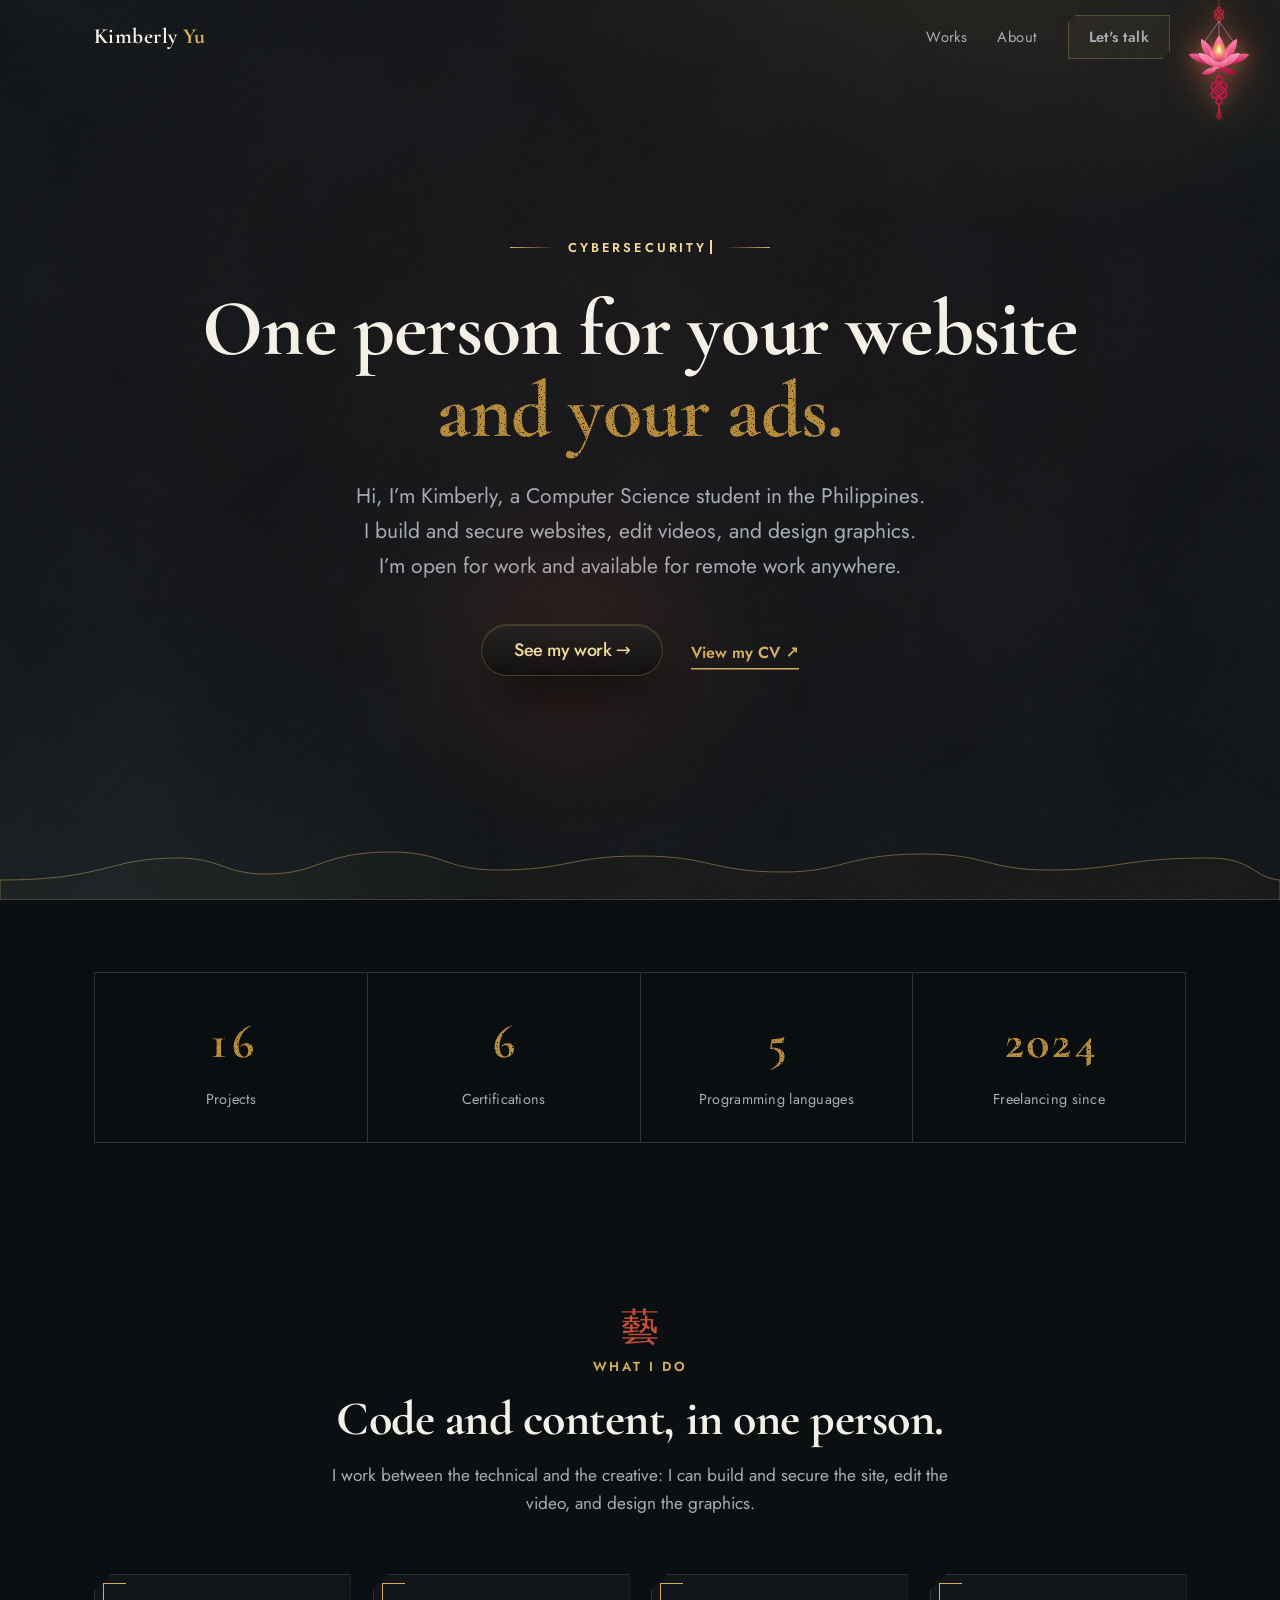
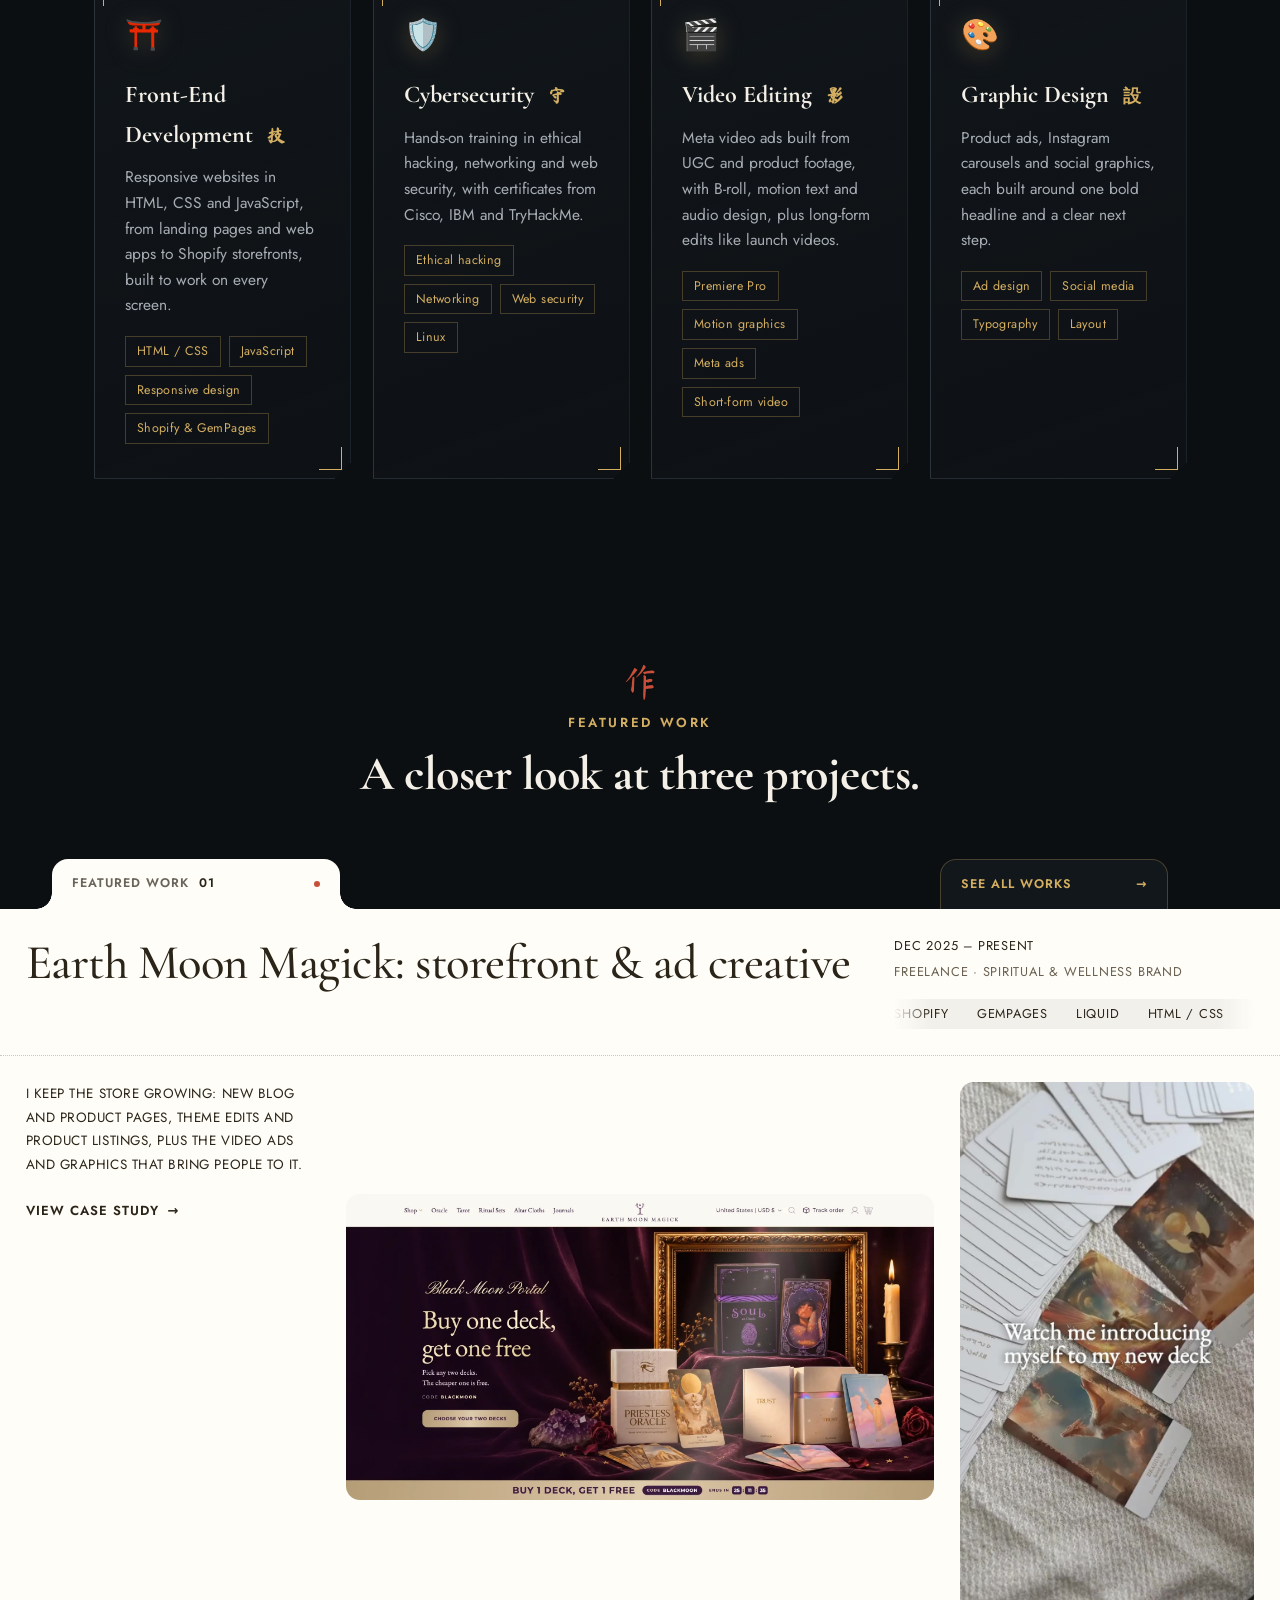
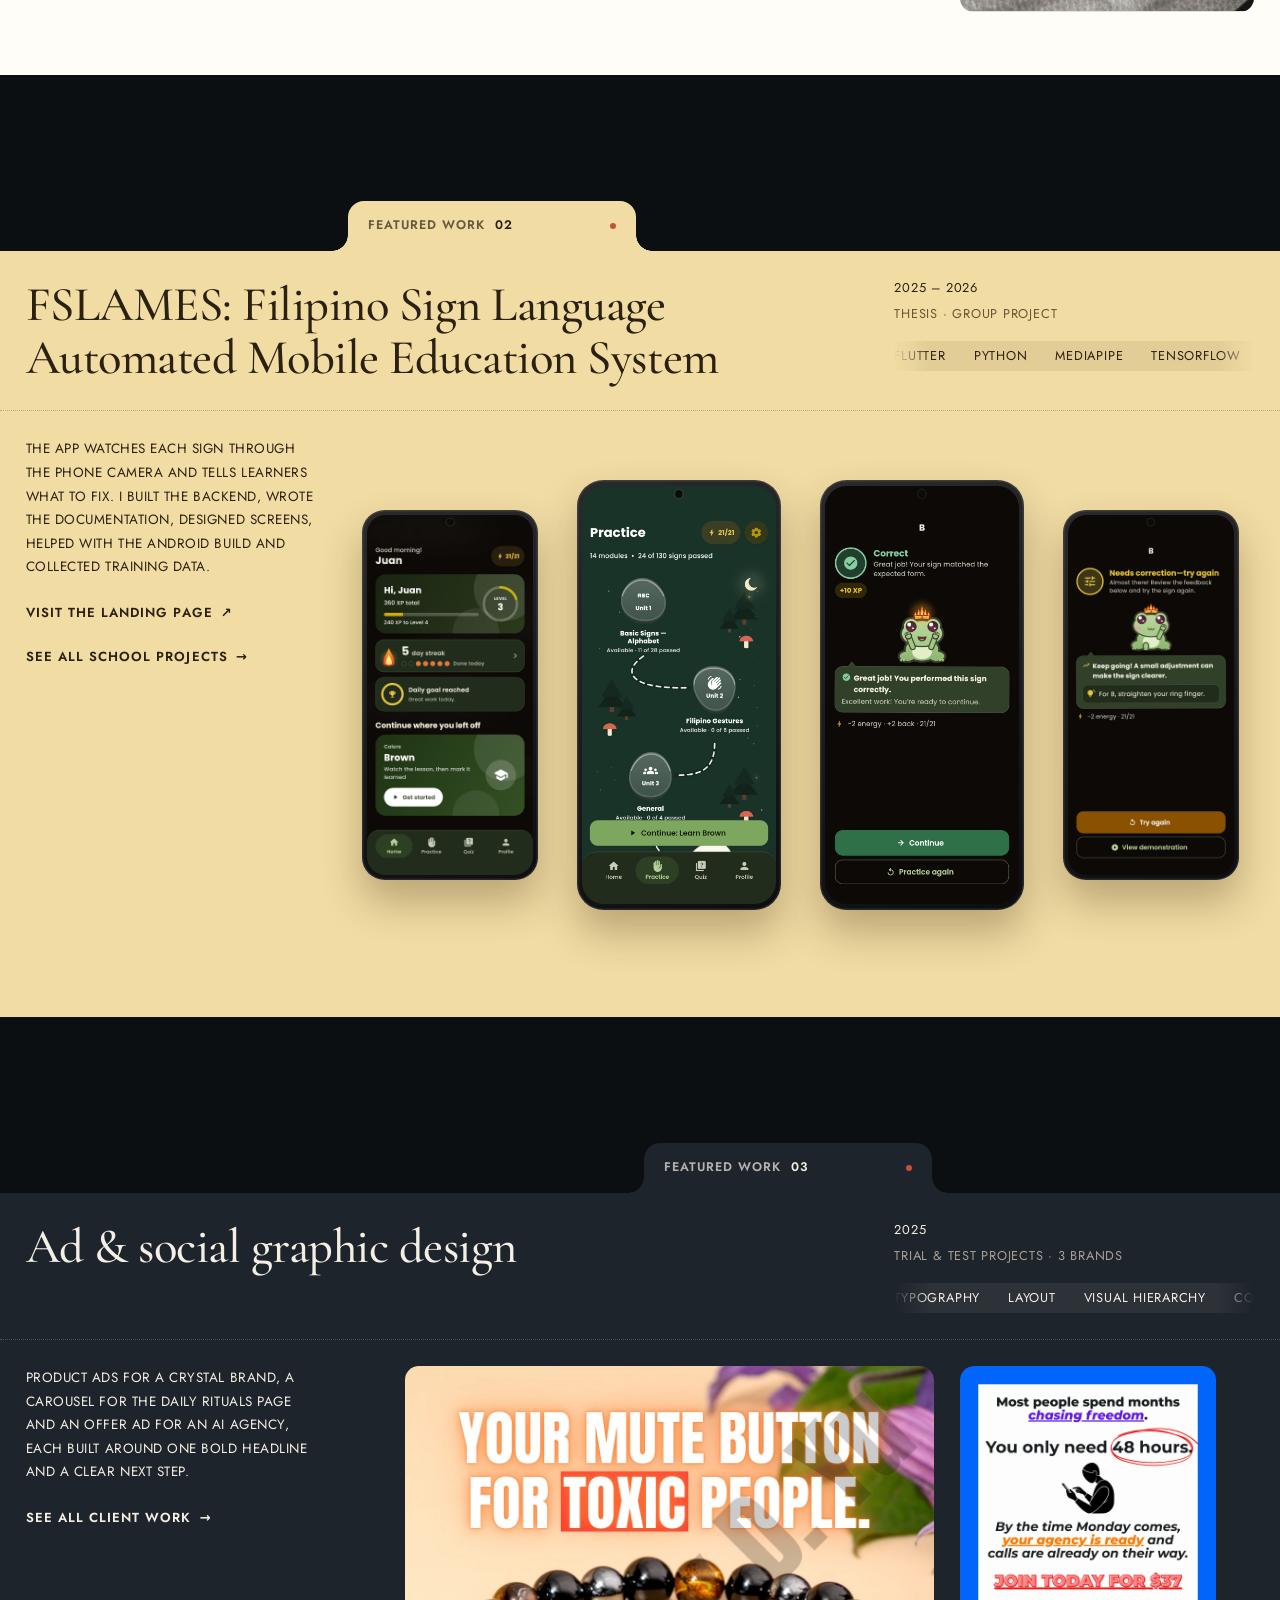
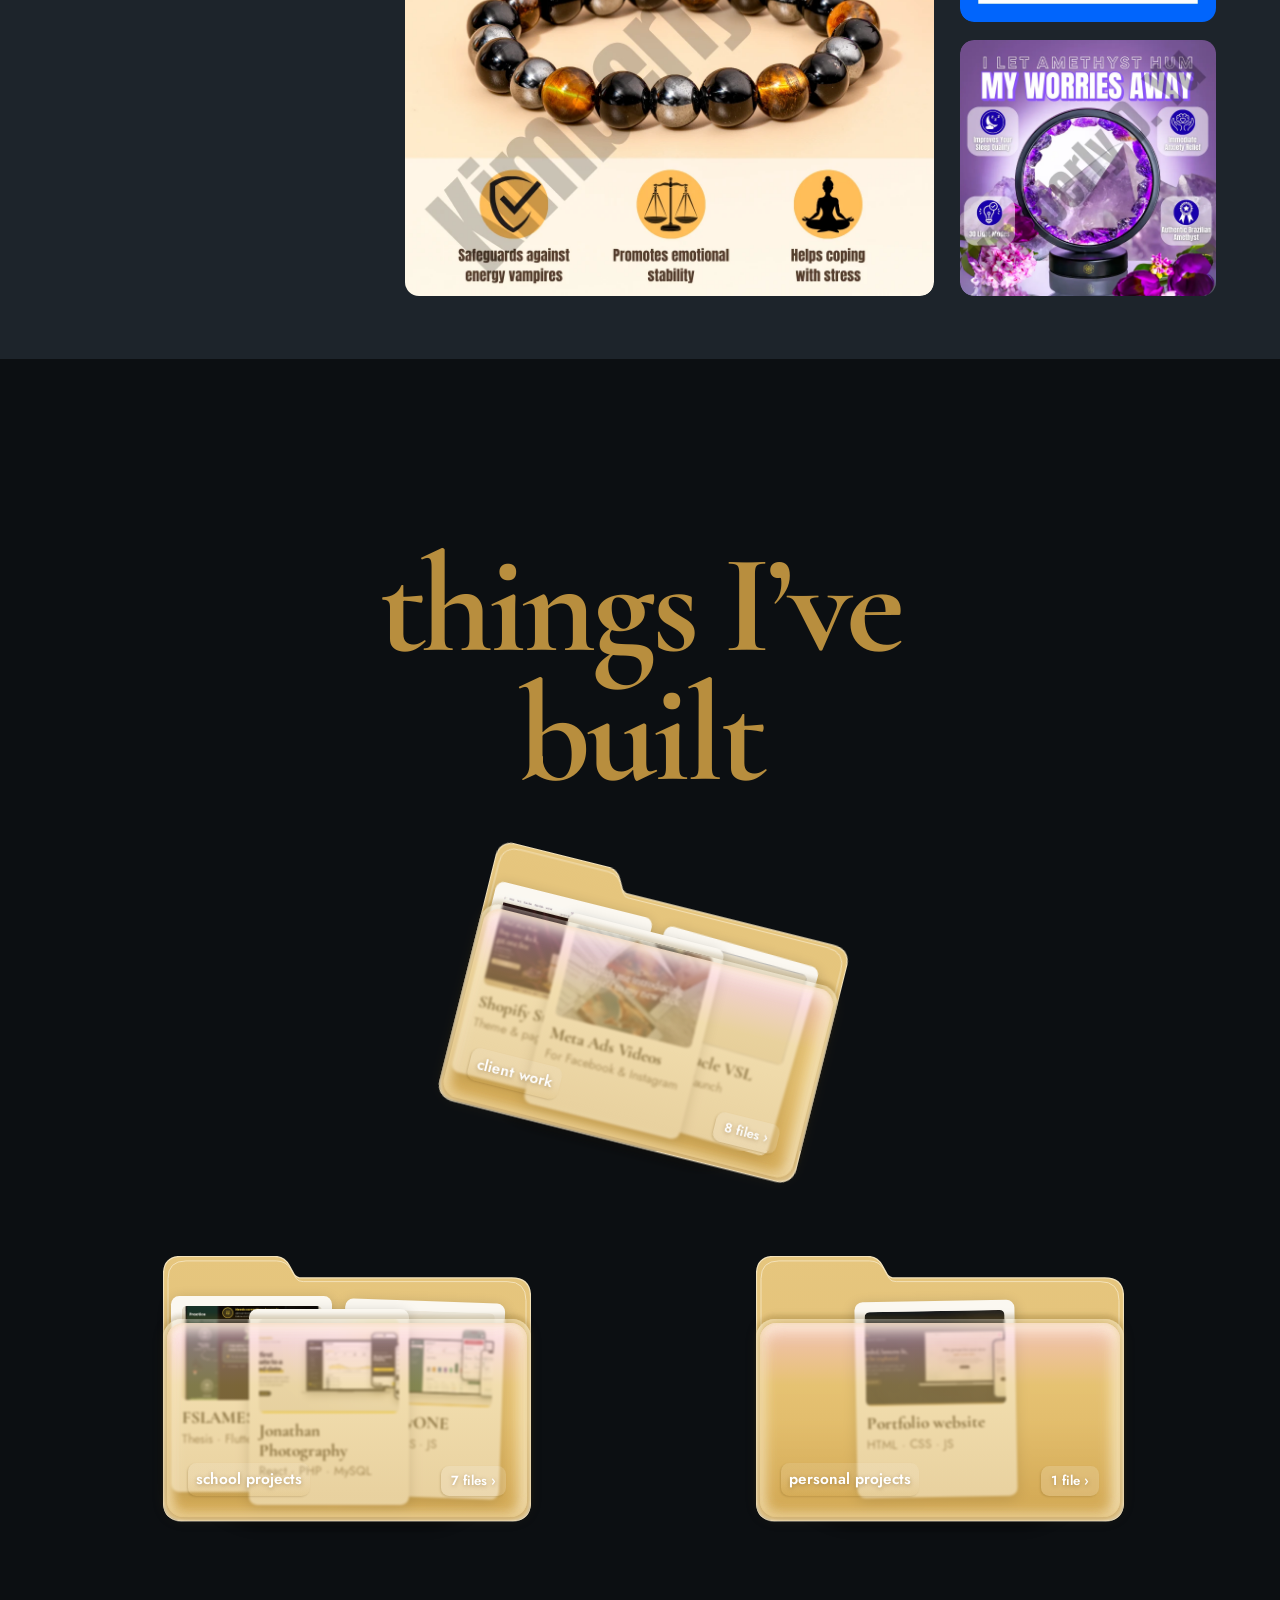
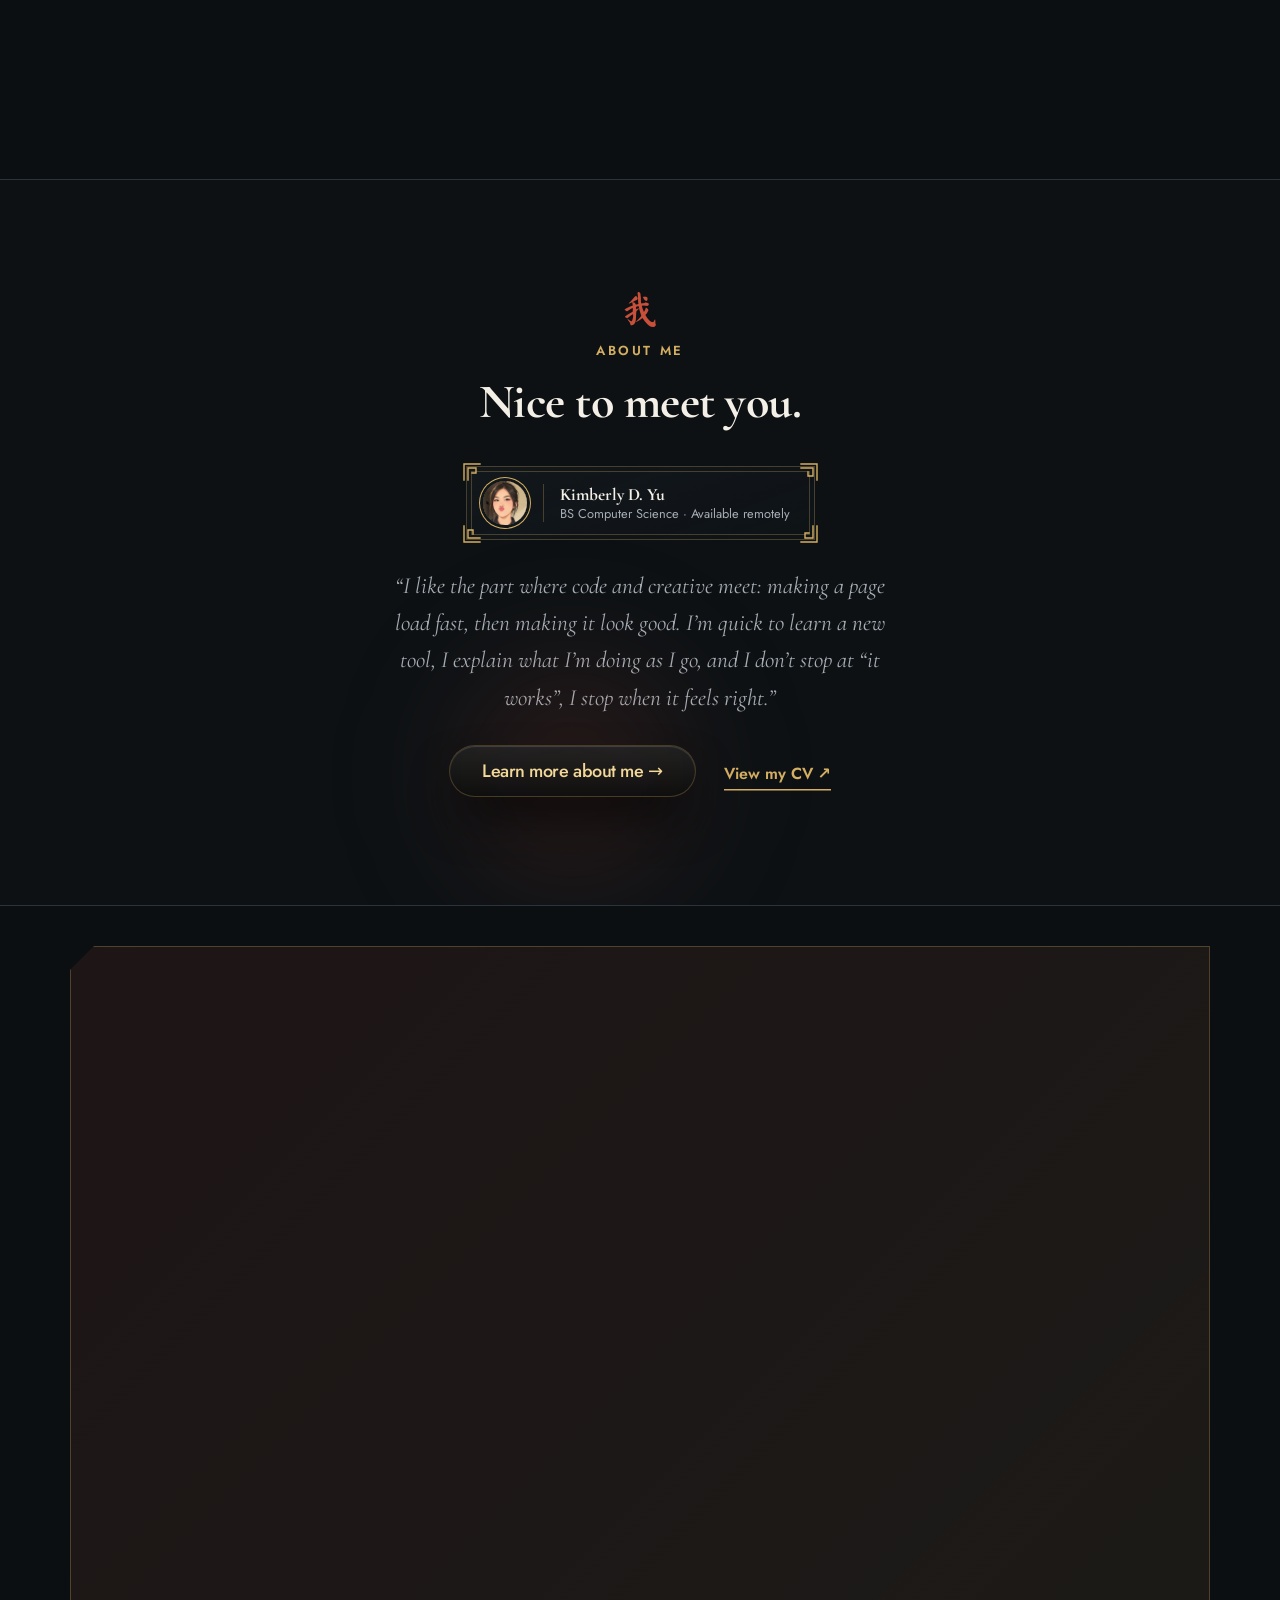
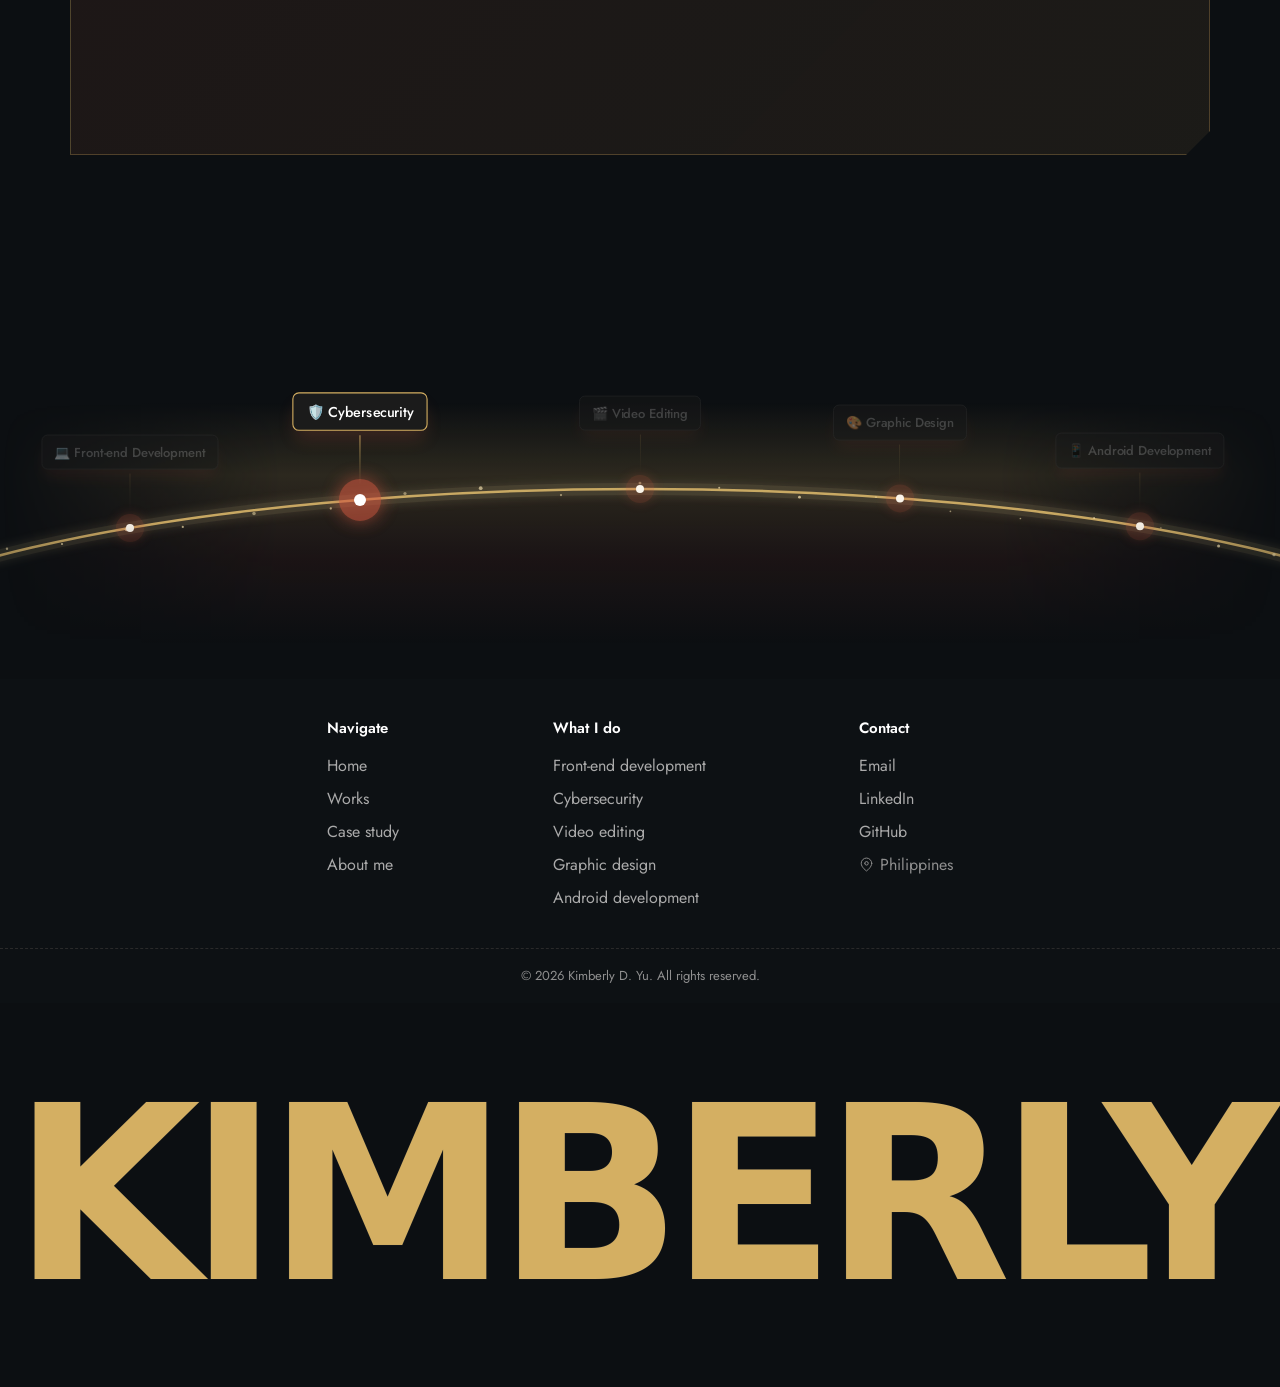
==== index.html @ 33887cc3 "Contact form: message field starts one line tall and grows with the text Co-Authored-By: Claude Opus" ====
<!DOCTYPE html>
<html lang="en">
<head>
  <meta charset="UTF-8" />
  <meta name="viewport" content="width=device-width, initial-scale=1.0" />
  <title>Kimberly Yu</title>
  <meta name="description" content="Kimberly D. Yu: front-end development, cybersecurity, video editing and graphic design, from the Philippines. Open for work and available remotely." />
  <script>
    /* Apply saved theme before paint (no flash). Default: dark. */
    (function(){ try { var t = sessionStorage.getItem('theme'); if (t === 'light' || t === 'dark') document.documentElement.setAttribute('data-theme', t); } catch(e){} })();
  </script>
  <script>
    /* Scroll-reveal: hide targets up-front only when we can animate them (no flash, no-JS safe) */
    (function(){ try { if ('IntersectionObserver' in window && !matchMedia('(prefers-reduced-motion: reduce)').matches) document.documentElement.classList.add('js-reveal'); } catch(e){} })();
  </script>
  <link rel="icon" href="favicon.ico" sizes="any" />
  <link rel="icon" type="image/png" href="favicon-64.png" sizes="64x64" />
  <link rel="apple-touch-icon" href="apple-touch-icon.png" />
  <link rel="preconnect" href="https://fonts.googleapis.com" />
  <link rel="preconnect" href="https://fonts.gstatic.com" crossorigin />
  <!-- fonts load without holding up the first paint -->
  <link rel="preload" as="style" href="https://fonts.googleapis.com/css2?family=Cormorant+Garamond:ital,wght@0,500;0,600;0,700;1,500;1,600&family=Jost:wght@400;500;600;700&family=Ma+Shan+Zheng&display=swap" onload="this.onload=null;this.rel='stylesheet'" />
  <noscript><link rel="stylesheet" href="https://fonts.googleapis.com/css2?family=Cormorant+Garamond:ital,wght@0,500;0,600;0,700;1,500;1,600&family=Jost:wght@400;500;600;700&family=Ma+Shan+Zheng&display=swap" /></noscript>
  <link rel="stylesheet" href="site-footer.css?v=20261121o" />
  <link rel="stylesheet" href="site-motion.css?v=20261121o" />
  <link rel="stylesheet" href="site-buttons.css?v=20261121o" />
  <link rel="stylesheet" href="site-cursor.css?v=20261121o" />
  <link rel="stylesheet" href="site-cta.css?v=20261121o" />
  <link rel="stylesheet" href="site-showcase.css?v=20261121o" />
  <style>
    /* ============ THEME TOKENS ============ */
    :root {
      /* Dark (default) — ink & lantern-light */
      --ink: #0c0f12; --ink-2: #12171c; --surface: #171d23; --surface-2: #1c242b;
      --border: #2a343d; --border-gold: rgba(212,175,98,0.28);
      --gold: #d4af62; --gold-bright: #f2d999; --cinnabar: #c8503a; --jade: #79c0a6; --cyan: #7fd7d0;
      --text: #f4f0e7; --text-dim: #a6adb4; --text-mute: #858e96;
      --btn-ink: #17110a;
      --header-bg: rgba(12,15,18,0.72); --panel-bg: rgba(18,23,28,0.6);
      --thumb-a: #1e262d; --thumb-b: #12171c;
      --glow-1: rgba(212,175,98,0.10); --glow-2: rgba(127,215,208,0.06); --glow-3: rgba(200,80,58,0.035);
      --lantern-glow: drop-shadow(0 0 20px rgba(232,70,55,0.5)) drop-shadow(0 0 9px rgba(255,180,90,0.34));

      --max: 1140px;
      --serif: "Cormorant Garamond", Georgia, "Times New Roman", serif;
      --brush: "Ma Shan Zheng", cursive;
      --sans: "Jost", system-ui, -apple-system, "Segoe UI", Roboto, Helvetica, Arial, sans-serif;
    }
    :root[data-theme="light"] {
      /* Light — rice paper (宣纸) & daylight */
      --ink: #f3ead6; --ink-2: #ece0c7; --surface: #fbf5e6; --surface-2: #f5ecd7;
      --border: #dccdae; --border-gold: rgba(156,118,32,0.40);
      --gold: #9c7620; --gold-bright: #b6892f; --cinnabar: #bf3d29; --jade: #3f7d68; --cyan: #2b8079;
      --text: #2b2418; --text-dim: #5e5648; --text-mute: #6b6252;
      --header-bg: rgba(243,234,214,0.80); --panel-bg: rgba(246,238,217,0.72);
      --thumb-a: #e7dbc2; --thumb-b: #f1e8d3;
      --glow-1: rgba(212,175,98,0.20); --glow-2: rgba(43,128,121,0.08); --glow-3: rgba(191,61,41,0.06);
      --lantern-glow: none;
    }

    * { box-sizing: border-box; margin: 0; padding: 0; }
    html { scroll-behavior: smooth; }
    body {
      font-family: var(--sans); background: var(--ink); color: var(--text);
      line-height: 1.65; -webkit-font-smoothing: antialiased; overflow-x: hidden;
      transition: background .4s ease, color .4s ease;
    }
    body::before {
      content: ""; position: fixed; inset: 0; z-index: 0; pointer-events: none; transition: background .4s ease;
      background:
        radial-gradient(900px 500px at 78% -8%, var(--glow-1), transparent 60%),
        radial-gradient(700px 500px at 8% 100%, var(--glow-2), transparent 60%),
        radial-gradient(1000px 700px at 50% 40%, var(--glow-3), transparent 70%);
    }
    a { color: inherit; text-decoration: none; }
    .wrap { width: 100%; max-width: var(--max); margin: 0 auto; padding: 0 24px; position: relative; z-index: 1; }

    /* ---------- Seal stamp ---------- */
    .seal {
      display: inline-grid; place-items: center; width: 40px; height: 40px; flex: 0 0 40px;
      background: var(--cinnabar); color: #fff5ea; font-family: var(--brush); font-size: 1.5rem; line-height: 1;
      border-radius: 3px; box-shadow: 0 0 0 1px rgba(255,255,255,0.12) inset; transform: rotate(-2deg);
    }

    /* ---------- Lantern switch ---------- */
    .nav-right { display: flex; align-items: center; gap: 22px; }
    .lantern { position: fixed; top: 0; right: 30px; z-index: 60; background: none; border: 0; padding: 0; cursor: pointer; width: 62px; height: 120px; }
    .lantern svg { width: 62px; height: 120px; display: block; transform-origin: 50% 0; animation: sway 6s ease-in-out infinite; filter: var(--lantern-glow); transition: filter .35s ease, opacity .35s ease; }
    .lantern:hover svg { animation-duration: 2.4s; }
    :root[data-theme="light"] .lantern svg { opacity: 0.85; }
    @keyframes sway { 0%,100% { transform: rotate(-4deg); } 50% { transform: rotate(4deg); } }
    @media (prefers-reduced-motion: reduce) { .lantern svg { animation: none; } }

    /* ---------- Bamboo ambiance ---------- */
    .decor { position: fixed; inset: 0; z-index: 55; pointer-events: none; overflow: hidden; }
    .bamboo { position: fixed; top: 0; bottom: 0; width: 172px; opacity: 0.66; }
    .bamboo-left { left: 0; }
    .bamboo-right { right: 0; transform: scaleX(-1); }
    .bamboo .canes { position: absolute; inset: 0; width: 100%; height: 100%; display: block; }
    .bamboo .tops { position: absolute; top: 44px; left: 0; width: 172px; height: auto; display: block; }
    .leaf { position: fixed; top: 0; left: var(--x, 50vw); width: calc(15px * var(--s, 1)); z-index: 0; opacity: 0; will-change: transform, opacity; animation: leafFall var(--d, 11s) linear var(--delay, 0s) infinite; }
    .leaf svg { width: 100%; height: auto; display: block; }
    .leaves-back { position: fixed; inset: 0; z-index: -1; pointer-events: none; overflow: hidden; } /* behind all page content */
    .leaves-back .leaf svg { filter: blur(0.3px); }
    @keyframes leafFall {
      0% { transform: translate(0, -12vh) rotate(0deg); opacity: 0.65; }
      50% { transform: translate(calc(var(--drift, 0px) * 0.6), 48vh) rotate(calc(var(--spin, 180deg) * 0.5)); opacity: 0.26; }
      75% { opacity: 0.08; }
      100% { transform: translate(var(--drift, 0px), 114vh) rotate(var(--spin, 360deg)); opacity: 0; }
    }
    @media (max-width: 1440px) { .bamboo { display: none; } }
    @media (prefers-reduced-motion: reduce) { .leaf { display: none; } }

    /* ---------- Scroll reveal ---------- */
    .js-reveal .section-head,
    .js-reveal .stats,
    .js-reveal .trust-logos,
    .js-reveal .offer-grid > .card,
    .js-reveal .work-grid > .work-card,
    .js-reveal .work-more,
    .js-reveal .featured-card,
    .js-reveal .results-grid,
    .js-reveal .cta-banner,
    .js-reveal article > * {
      opacity: 0; transform: translateY(26px);
      transition: opacity .7s ease, transform .7s cubic-bezier(.2,.7,.2,1);
    }
    .js-reveal .is-visible { opacity: 1 !important; transform: none !important; }
    .js-reveal .offer-grid > .card:nth-child(2) { transition-delay: .09s; }
    .js-reveal .offer-grid > .card:nth-child(3) { transition-delay: .18s; }
    .js-reveal .offer-grid > .card:nth-child(4) { transition-delay: .27s; }
    .js-reveal .work-grid > .work-card:nth-child(2) { transition-delay: .06s; }
    .js-reveal .work-grid > .work-card:nth-child(3) { transition-delay: .12s; }
    .js-reveal .work-grid > .work-card:nth-child(4) { transition-delay: .18s; }
    .js-reveal .work-grid > .work-card:nth-child(5) { transition-delay: .24s; }
    .js-reveal .work-grid > .work-card:nth-child(6) { transition-delay: .30s; }

    /* ---------- Testimonials: host card + dual marquee (scoped: tm-) ---------- */
    .tm { position: relative; z-index: 1; width: 100%; overflow: hidden; padding: 64px 0 72px; background: var(--panel-bg); border-top: 1px solid var(--border); border-bottom: 1px solid var(--border); transition: background .4s ease; }
    .tm ::selection { background: var(--gold); color: var(--btn-ink); }
    .tm-top { max-width: var(--max); margin: 0 auto; padding: 0 24px; }
    .tm .section-head { margin-bottom: 36px; }
    .tm-host { display: flex; flex-direction: column; align-items: center; margin-bottom: 28px; }
    /* Name plaque, like a small Chinese 匾额: a squared double gold frame with fret-pattern (回纹) corners */
    .tm-pill { position: relative; display: inline-flex; align-items: center; gap: 16px; padding: 14px 30px 14px 16px; border-radius: 0;
      background: linear-gradient(160deg, rgba(23, 29, 35, 0.5), rgba(18, 23, 28, 0.3)); border: 1px solid var(--border-gold);
      outline: 1px solid var(--border-gold); outline-offset: -6px; }
    :root[data-theme="light"] .tm-pill { background: linear-gradient(160deg, rgba(251, 245, 230, 0.6), rgba(236, 224, 199, 0.4)); }
    .tm-pill::before { content: ""; position: absolute; inset: -4px; pointer-events: none; background: var(--gold);
      -webkit-mask: url("data:image/svg+xml,%3Csvg xmlns='http://www.w3.org/2000/svg' viewBox='0 0 18 18'%3E%3Cg transform='rotate%280 9 9%29' fill='none' stroke='%23000' stroke-width='1.4' stroke-linecap='square'%3E%3Cpath d='M1 17V1H17'/%3E%3Cpath d='M5 17V5H13V10H9'/%3E%3C/g%3E%3C/svg%3E"), url("data:image/svg+xml,%3Csvg xmlns='http://www.w3.org/2000/svg' viewBox='0 0 18 18'%3E%3Cg transform='rotate%2890 9 9%29' fill='none' stroke='%23000' stroke-width='1.4' stroke-linecap='square'%3E%3Cpath d='M1 17V1H17'/%3E%3Cpath d='M5 17V5H13V10H9'/%3E%3C/g%3E%3C/svg%3E"), url("data:image/svg+xml,%3Csvg xmlns='http://www.w3.org/2000/svg' viewBox='0 0 18 18'%3E%3Cg transform='rotate%28270 9 9%29' fill='none' stroke='%23000' stroke-width='1.4' stroke-linecap='square'%3E%3Cpath d='M1 17V1H17'/%3E%3Cpath d='M5 17V5H13V10H9'/%3E%3C/g%3E%3C/svg%3E"), url("data:image/svg+xml,%3Csvg xmlns='http://www.w3.org/2000/svg' viewBox='0 0 18 18'%3E%3Cg transform='rotate%28180 9 9%29' fill='none' stroke='%23000' stroke-width='1.4' stroke-linecap='square'%3E%3Cpath d='M1 17V1H17'/%3E%3Cpath d='M5 17V5H13V10H9'/%3E%3C/g%3E%3C/svg%3E"); -webkit-mask-position: top left, top right, bottom left, bottom right; -webkit-mask-size: 18px 18px; -webkit-mask-repeat: no-repeat;
      mask: url("data:image/svg+xml,%3Csvg xmlns='http://www.w3.org/2000/svg' viewBox='0 0 18 18'%3E%3Cg transform='rotate%280 9 9%29' fill='none' stroke='%23000' stroke-width='1.4' stroke-linecap='square'%3E%3Cpath d='M1 17V1H17'/%3E%3Cpath d='M5 17V5H13V10H9'/%3E%3C/g%3E%3C/svg%3E"), url("data:image/svg+xml,%3Csvg xmlns='http://www.w3.org/2000/svg' viewBox='0 0 18 18'%3E%3Cg transform='rotate%2890 9 9%29' fill='none' stroke='%23000' stroke-width='1.4' stroke-linecap='square'%3E%3Cpath d='M1 17V1H17'/%3E%3Cpath d='M5 17V5H13V10H9'/%3E%3C/g%3E%3C/svg%3E"), url("data:image/svg+xml,%3Csvg xmlns='http://www.w3.org/2000/svg' viewBox='0 0 18 18'%3E%3Cg transform='rotate%28270 9 9%29' fill='none' stroke='%23000' stroke-width='1.4' stroke-linecap='square'%3E%3Cpath d='M1 17V1H17'/%3E%3Cpath d='M5 17V5H13V10H9'/%3E%3C/g%3E%3C/svg%3E"), url("data:image/svg+xml,%3Csvg xmlns='http://www.w3.org/2000/svg' viewBox='0 0 18 18'%3E%3Cg transform='rotate%28180 9 9%29' fill='none' stroke='%23000' stroke-width='1.4' stroke-linecap='square'%3E%3Cpath d='M1 17V1H17'/%3E%3Cpath d='M5 17V5H13V10H9'/%3E%3C/g%3E%3C/svg%3E"); mask-position: top left, top right, bottom left, bottom right; mask-size: 18px 18px; mask-repeat: no-repeat; }
    /* the photo sits in a round "moon gate" with a thin gold ring */
    .tm-pill .tm-ava { box-shadow: 0 0 0 3px var(--ink-2, #12171c), 0 0 0 4px var(--gold); }
    :root[data-theme="light"] .tm-pill .tm-ava { box-shadow: 0 0 0 3px #f6eedd, 0 0 0 4px var(--gold); }
    .tm-pill .tm-id { padding-left: 16px; border-left: 1px solid var(--border-gold); }
    .tm-ava { width: 36px; height: 36px; flex: 0 0 36px; border-radius: 50%; display: grid; place-items: center; font-size: 1rem; color: #fff5ea; background: linear-gradient(135deg, var(--cinnabar), var(--gold)); }
    .tm-id { line-height: 1.25; }
    .tm-id .n { font-family: var(--serif); font-size: 1rem; font-weight: 700; color: var(--text); }
    .tm-id .r { font-size: 0.76rem; color: var(--text-dim); }
    .tm-phone { width: 28px; height: 28px; margin-left: 4px; border-radius: 50%; display: grid; place-items: center; color: var(--gold); background: rgba(212,175,98,0.10); border: 1px solid var(--border-gold); transition: background .2s, color .2s; cursor: pointer; }
    .tm-phone:hover { background: var(--gold); color: var(--btn-ink); }
    .tm-quote { max-width: 560px; margin: 0 auto 28px; text-align: center; padding: 0 16px; }
    .tm-more { display: flex; flex-wrap: wrap; justify-content: center; align-items: center; gap: 14px 28px; margin: 0; }
    #about { scroll-margin-top: 74px; }
    .tm-quote p { font-family: var(--serif); font-style: italic; font-size: clamp(1.1rem, 2.3vw, 1.45rem); line-height: 1.6; color: var(--text-dim); }
    .tm-rows { display: flex; flex-direction: column; gap: 12px; }
    .tm-row { position: relative; display: flex; overflow: hidden; }
    .tm-track { display: flex; white-space: nowrap; min-width: 100%; will-change: transform; }
    .tm-track.left { animation: tm-marquee-left 35s linear infinite; }
    .tm-track.right { animation: tm-marquee-right 30s linear infinite; }
    .tm-chip { display: inline-flex; align-items: center; gap: 10px; flex: 0 0 auto; height: 56px; margin-right: 16px; padding: 8px 24px 8px 8px; border: 1px solid var(--border); border-radius: 999px; background: transparent; box-shadow: 0 2px 10px rgba(0,0,0,0.03); }
    .tm-chip .pic { width: 40px; height: 40px; flex: 0 0 auto; border-radius: 50%; display: grid; place-items: center; font-size: 1.1rem; overflow: hidden; background: var(--surface-2); border: 1px solid var(--border-gold); }
    .tm-chip .pic svg { width: 56%; height: 56%; fill: currentColor; color: var(--gold); }
    .tm-chip .lbl { font-family: var(--serif); font-size: 1.25rem; font-weight: 600; letter-spacing: -0.01em; color: var(--text); }
    @keyframes tm-marquee-left { 0% { transform: translateX(0); } 100% { transform: translateX(-25%); } }
    @keyframes tm-marquee-right { 0% { transform: translateX(-25%); } 100% { transform: translateX(0); } }
    @media (min-width: 640px) {
      .tm-pill { padding: 14px 24px 14px 16px; }
      .tm-ava { width: 44px; height: 44px; flex-basis: 44px; font-size: 1.2rem; }
      .tm-id .n { font-size: 1.08rem; } .tm-id .r { font-size: 0.8rem; }
      .tm-phone { width: 32px; height: 32px; }
      .tm-chip { gap: 14px; height: 72px; padding: 10px 36px 10px 8px; }
      .tm-chip .pic { width: 52px; height: 52px; font-size: 1.4rem; }
      .tm-chip .lbl { font-size: 1.75rem; }
    }
    @media (min-width: 768px) { .tm { padding: 110px 0 100px; } .tm-chip .lbl { font-size: 2rem; } }
    @media (prefers-reduced-motion: reduce) { .tm-track.left, .tm-track.right { animation: none; } }

    /* ---------- Header ---------- */
    header { position: sticky; top: 0; z-index: 50; background: var(--header-bg); backdrop-filter: blur(14px); transition: background .4s ease, backdrop-filter .4s ease; }
    /* At the very top the header blends into the page; its background returns once you scroll (site-motion.js) */
    header.at-top { background: transparent; backdrop-filter: none; }
    /* keep clear of the lantern only when the screen is too narrow for the margin to do it */
    .nav { display: flex; align-items: center; justify-content: space-between; height: 74px; padding-right: max(0px, 110px - max(0px, (100vw - var(--max)) / 2)); }
    /* on wide screens, pull the links up to 40px further right, never closer than 110px to the screen edge (lantern) */
    .nav > .nav-right { margin-right: calc(-1 * min(40px, max(0px, (100vw - var(--max)) / 2 - 110px))); }
    .brand { display: flex; align-items: center; gap: 12px; }
    .brand .name { font-family: var(--serif); font-weight: 700; font-size: 1.35rem; letter-spacing: 0.02em; }
    .brand .name span { color: var(--gold); }
    .nav-links { display: flex; gap: 30px; align-items: center; }
    .nav-links a { color: var(--text-dim); font-size: 0.92rem; letter-spacing: 0.03em; transition: color .2s; position: relative; }
    .nav-links a:not(.nav-cta)::after { content: ""; position: absolute; left: 0; bottom: -6px; width: 0; height: 1px; background: var(--gold); transition: width .25s; }
    .nav-links a:not(.nav-cta):hover::after { width: 100%; }
    .nav-links a:hover { color: var(--text); }
    .nav-cta { color: var(--gold); border: 1px solid var(--border-gold); padding: 9px 20px; font-weight: 600; font-size: 0.88rem; letter-spacing: 0.04em; clip-path: polygon(8px 0, 100% 0, 100% calc(100% - 8px), calc(100% - 8px) 100%, 0 100%, 0 8px); transition: all .2s; background: rgba(212,175,98,0.05); }
    .nav-cta:hover { background: var(--gold); color: var(--btn-ink); }
    .nav-toggle { display: none; background: none; border: 0; color: var(--gold); font-size: 1.5rem; cursor: pointer; }

    /* ---------- Hero ---------- */
    .hero { position: relative; padding: 40px 0 100px; overflow: hidden; display: flex; flex-direction: column; justify-content: center; }
    .hero .kanji-bg { position: absolute; right: -2%; top: 46%; transform: translateY(-50%); font-family: var(--brush); font-size: clamp(16rem, 42vw, 40rem); line-height: 0.8; color: var(--glow-1); pointer-events: none; user-select: none; z-index: 0; }
    .hero .disc { position: absolute; right: 8%; top: 96px; width: 230px; height: 230px; border-radius: 50%; background: radial-gradient(circle at 38% 34%, rgba(242,217,153,0.22), rgba(200,80,58,0.10) 55%, transparent 72%); border: 1px solid var(--border-gold); z-index: 0; }
    .hero .wrap { position: relative; z-index: 2; }
    .eyebrow { display: inline-flex; align-items: center; gap: 12px; margin-bottom: 30px; font-size: 0.8rem; font-weight: 600; letter-spacing: 0.22em; text-transform: uppercase; color: var(--gold); }
    .eyebrow .zh { font-family: var(--brush); font-size: 1.4rem; letter-spacing: 0; color: var(--cinnabar); text-transform: none; }
    .eyebrow .line { width: 46px; height: 1px; background: linear-gradient(90deg, var(--gold), transparent); }
    .hero h1 { font-family: var(--serif); font-weight: 700; font-size: clamp(2.6rem, 6.5vw, 5rem); line-height: 1.02; letter-spacing: -0.01em; max-width: 16ch; }
    .hero h1 .grad, .grad { background: linear-gradient(100deg, var(--gold-bright), var(--gold) 40%, var(--cinnabar)); -webkit-background-clip: text; background-clip: text; color: transparent; }
    .hero p.sub { margin-top: 28px; font-size: clamp(1.05rem, 2.1vw, 1.32rem); color: var(--text-dim); max-width: 54ch; }
    .hero-actions { display: flex; flex-wrap: wrap; align-items: center; gap: 16px 28px; margin-top: 40px; }
    /* hero content centred */
    .hero .wrap { text-align: center; } /* the hero is a flex column that centres this block on the first screen */
    .hero .eyebrow { justify-content: center; }
    .eyebrow .line.r { background: linear-gradient(270deg, var(--gold), transparent); }
    .hero h1, .hero p.sub { margin-left: auto; margin-right: auto; }
    /* desktop: one sentence per line; smaller screens let the text wrap normally */
    @media (min-width: 1024px) { .hero p.sub { max-width: none; } }
    @media (max-width: 1023px) { .hero p.sub .sub-br { display: none; } }
    .hero .hero-actions { justify-content: center; }
    .hero h1 { max-width: none; text-wrap: balance; }
    /* fill the first screen so the wavy line always sits at the bottom, whatever the headline length */
    .hero { min-height: calc(100vh - 74px); }
    @supports (height: 100svh) { .hero { min-height: calc(100svh - 74px); } }
    @media (max-width: 720px) { .hero { min-height: calc(100vh - 58px); } @supports (height: 100svh) { .hero { min-height: calc(100svh - 58px); } } }
    @media (max-width: 720px) { .hero h1 .h1-br { display: none; } }
    /* phones: drop the side lines so the longest role fits on one line */
    @media (max-width: 480px) { .hero .eyebrow .line { display: none; } .hero .eyebrow { font-size: 0.74rem; letter-spacing: 0.16em; white-space: nowrap; } }
    .btn { display: inline-flex; align-items: center; gap: 9px; padding: 14px 30px; font-weight: 600; font-size: 0.98rem; letter-spacing: 0.03em; transition: all .2s; clip-path: polygon(10px 0, 100% 0, 100% calc(100% - 10px), calc(100% - 10px) 100%, 0 100%, 0 10px); }
    .btn-primary { background: linear-gradient(120deg, var(--gold), var(--gold-bright)); color: var(--btn-ink); }
    .btn-primary:hover { transform: translateY(-2px); box-shadow: 0 14px 34px rgba(212,175,98,0.32); }
    .btn-ghost { border: 1px solid var(--border-gold); color: var(--gold); background: rgba(212,175,98,0.04); }
    .btn-ghost:hover { border-color: var(--gold); background: rgba(212,175,98,0.1); transform: translateY(-2px); }
    .cloud-strip { position: absolute; left: 0; right: 0; bottom: 0; z-index: 1; line-height: 0; }
    .cloud-strip .cs-shape { opacity: 0.5; }
    .cloud-strip svg { width: 100%; height: 60px; display: block; }

    /* ---------- Divider ---------- */
    .divider { display: flex; align-items: center; justify-content: center; gap: 18px; padding: 6px 0; }
    .divider .l { height: 1px; width: 90px; background: linear-gradient(90deg, transparent, var(--border-gold)); }
    .divider .l.r { background: linear-gradient(90deg, var(--border-gold), transparent); }
    .divider .mark { color: var(--gold); font-size: 0.8rem; letter-spacing: 0.3em; }

    /* ---------- Trust strip ---------- */
    .trust { border-top: 1px solid var(--border); border-bottom: 1px solid var(--border); background: var(--panel-bg); transition: background .4s ease; }
    .trust .wrap { padding: 30px 24px; }
    .trust-label { font-size: 0.74rem; text-transform: uppercase; letter-spacing: 0.18em; color: var(--text-mute); text-align: center; margin-bottom: 20px; }
    .trust-logos { display: flex; flex-wrap: wrap; justify-content: center; gap: 44px; align-items: center; }
    .trust-logos span { color: var(--text-dim); font-family: var(--serif); font-weight: 600; font-size: 1.2rem; opacity: 0.6; }

    /* ---------- Stats ---------- */
    .stats { display: grid; grid-template-columns: repeat(4, 1fr); gap: 1px; background: var(--border); border: 1px solid var(--border); margin: 72px 0; }
    .stat { text-align: center; padding: 30px 16px; background: var(--ink); transition: background .4s ease; }
    .stat .num { font-family: var(--serif); font-size: clamp(2rem, 4.4vw, 3rem); font-weight: 700; letter-spacing: -0.01em; }
    .stat .lbl { color: var(--text-dim); font-size: 0.9rem; margin-top: 6px; letter-spacing: 0.02em; }

    /* ---------- Sections ---------- */
    section.block { padding: 92px 0; position: relative; }
    .section-head { max-width: 660px; margin: 0 auto 56px; text-align: center; }
    .section-head .zh { font-family: var(--brush); color: var(--cinnabar); font-size: 2.4rem; line-height: 1; display: block; margin-bottom: 8px; }
    .section-head .kicker { color: var(--gold); font-weight: 600; font-size: 0.82rem; text-transform: uppercase; letter-spacing: 0.2em; }
    .section-head h2 { font-family: var(--serif); font-size: clamp(2rem, 4.6vw, 3rem); letter-spacing: -0.01em; margin-top: 12px; font-weight: 700; }
    .section-head p { color: var(--text-dim); margin-top: 14px; font-size: 1.08rem; }

    .offer-grid { display: grid; grid-template-columns: repeat(4, 1fr); gap: 22px; }
    @media (max-width: 1200px) { .offer-grid { grid-template-columns: repeat(2, 1fr); } }
    .card { position: relative; background: linear-gradient(160deg, var(--surface), var(--ink-2)); border: 1px solid var(--border); padding: 34px 30px; transition: transform .25s, border-color .25s; clip-path: polygon(16px 0, 100% 0, 100% calc(100% - 16px), calc(100% - 16px) 100%, 0 100%, 0 16px); }
    .card::before, .card::after { content: ""; position: absolute; width: 22px; height: 22px; pointer-events: none; }
    .card::before { top: 8px; left: 8px; border-top: 1px solid var(--gold); border-left: 1px solid var(--gold); }
    .card::after { bottom: 8px; right: 8px; border-bottom: 1px solid var(--gold); border-right: 1px solid var(--gold); }
    .card:hover { transform: translateY(-5px); border-color: var(--border-gold); }
    .card .ico { font-size: 1.9rem; margin-bottom: 16px; filter: drop-shadow(0 4px 12px rgba(212,175,98,0.25)); }
    .card h3 { font-family: var(--serif); font-size: 1.5rem; font-weight: 700; }
    .card h3 .zh { font-family: var(--brush); color: var(--gold); font-size: 1.1rem; margin-left: 8px; }
    .card p { color: var(--text-dim); margin-top: 10px; font-size: 0.97rem; }
    .card ul { list-style: none; margin-top: 18px; display: flex; flex-wrap: wrap; gap: 8px; }
    .card ul li { font-size: 0.78rem; color: var(--gold); border: 1px solid var(--border-gold); padding: 4px 11px; letter-spacing: 0.03em; }

    /* ---------- Featured work ---------- */
    .work-grid { display: grid; grid-template-columns: repeat(2, 1fr); gap: 22px; }
    .work-card { position: relative; background: var(--surface); border: 1px solid var(--border); overflow: hidden; transition: transform .25s, border-color .25s; clip-path: polygon(0 0, 100% 0, 100% calc(100% - 18px), calc(100% - 18px) 100%, 0 100%); }
    .work-card:hover { transform: translateY(-5px); border-color: var(--border-gold); }
    .work-thumb { aspect-ratio: 16/9; display: grid; place-items: center; background: linear-gradient(135deg, var(--thumb-a), var(--thumb-b)); color: var(--text-mute); font-size: 0.85rem; letter-spacing: 0.03em; border-bottom: 1px solid var(--border); }
    .work-body { padding: 26px 28px 30px; }
    .work-tags { display: flex; flex-wrap: wrap; gap: 8px; margin-bottom: 14px; }
    .work-tags span { font-size: 0.7rem; text-transform: uppercase; letter-spacing: 0.08em; color: var(--cyan); border: 1px solid var(--cyan); padding: 3px 10px; opacity: 0.9; }
    .work-body h3 { font-family: var(--serif); font-size: 1.5rem; font-weight: 700; }
    .work-body p { color: var(--text-dim); margin-top: 6px; font-size: 0.95rem; }
    .work-metric { margin-top: 16px; font-weight: 600; color: var(--text); font-size: 0.95rem; }
    .work-metric span { color: var(--gold); font-family: var(--serif); font-size: 1.15rem; }
    .work-more { text-align: center; margin-top: 48px; }

    /* ---------- CTA banner ---------- */
    .cta-banner { position: relative; overflow: hidden; border: 1px solid var(--border-gold); background: linear-gradient(135deg, rgba(200,80,58,0.10), rgba(212,175,98,0.08)); padding: 66px 44px; text-align: center; clip-path: polygon(24px 0, 100% 0, 100% calc(100% - 24px), calc(100% - 24px) 100%, 0 100%, 0 24px); }
    .cta-banner .zh { font-family: var(--brush); color: var(--gold); font-size: 2rem; display: block; margin-bottom: 10px; }
    .cta-banner h2 { font-family: var(--serif); font-size: clamp(1.8rem, 4.4vw, 2.7rem); letter-spacing: -0.01em; font-weight: 700; max-width: 20ch; margin: 0 auto; }
    .cta-banner p { color: var(--text-dim); margin-top: 14px; max-width: 46ch; margin-inline: auto; }
    .cta-banner .hero-actions { justify-content: center; }


    /* ---------- Responsive ---------- */
    @media (max-width: 900px) { .stats { grid-template-columns: repeat(2, 1fr); } .offer-grid { grid-template-columns: 1fr; } .work-grid { grid-template-columns: 1fr; } .hero .disc { display: none; } }
    @media (max-width: 720px) {
      .nav-links { display: none; }
      .nav-toggle { display: block; }
      .nav-links.open { display: flex; position: absolute; top: 74px; left: 0; right: 0; flex-direction: column; gap: 0; background: var(--ink-2); border-bottom: 1px solid var(--border-gold); padding: 8px 24px 22px; }
      .nav-links.open a { padding: 13px 0; width: 100%; text-align: center; }
      .nav-links.open .nav-cta { text-align: center; margin-top: 10px; }
      .hero { padding: 24px 0 100px; }
      .nav { padding-right: 66px; }
      .lantern { width: 46px; height: 89px; right: 12px; }
      .lantern svg { width: 46px; height: 89px; }
    }
  </style>
</head>
<body>
  <a class="skip-link" href="#main">Skip to content</a>

  <!-- Lantern light/dark switch — hangs from the top-right corner -->
  <button class="lantern" id="lantern" aria-label="Switch to light mode" title="Toggle light / dark">
    <svg viewBox="0 0 96 186" aria-hidden="true">
      <defs>
        <linearGradient id="ltBack" x1="0" y1="0" x2="0" y2="1"><stop offset="0" stop-color="#f06292"/><stop offset="1" stop-color="#b0174a"/></linearGradient>
        <linearGradient id="ltMid" x1="0" y1="0" x2="0" y2="1"><stop offset="0" stop-color="#ff86ab"/><stop offset="1" stop-color="#d42a62"/></linearGradient>
        <linearGradient id="ltFront" x1="0" y1="0" x2="0" y2="1"><stop offset="0" stop-color="#ffa6c1"/><stop offset="1" stop-color="#e2467a"/></linearGradient>
        <linearGradient id="ltDeep" x1="0" y1="0" x2="1" y2="1"><stop offset="0" stop-color="#d0285d"/><stop offset="1" stop-color="#8e0f3a"/></linearGradient>
        <radialGradient id="ltGlow" cx="0.5" cy="0.5" r="0.5"><stop offset="0" stop-color="#fff3c4" stop-opacity="0.95"/><stop offset="0.45" stop-color="#ffc861" stop-opacity="0.55"/><stop offset="1" stop-color="#ff9a3c" stop-opacity="0"/></radialGradient>
        <radialGradient id="ltFlame" cx="0.5" cy="0.7" r="0.6"><stop offset="0" stop-color="#ffffff"/><stop offset="0.45" stop-color="#fff2a8"/><stop offset="1" stop-color="#ffb03a"/></radialGradient>
      </defs>
      <!-- cord + small knot -->
      <line x1="48" y1="0" x2="48" y2="12" stroke="#d3243a" stroke-width="1.4" stroke-dasharray="2 1.4"/>
      <g fill="none" stroke="#d3243a" stroke-width="1.7">
        <circle cx="48" cy="14.4" r="2.6"/>
        <g transform="translate(48 22.4) rotate(45)">
          <rect x="-4" y="-4" width="8" height="8"/>
          <path d="M-4 -1.3 H4 M-4 1.3 H4 M-1.3 -4 V4 M1.3 -4 V4" stroke-width="1"/>
          <path d="M4 -3 A3.2 3.2 0 1 1 4 3 M-4 -3 A3.2 3.2 0 1 0 -4 3 M-3 -4 A3.2 3.2 0 1 1 3 -4 M-3 4 A3.2 3.2 0 1 0 3 4"/>
        </g>
        <circle cx="48" cy="30.4" r="2.6"/>
      </g>
      <!-- hanging strings -->
      <path d="M48 33 L22 70 M48 33 L48 60 M48 33 L74 70" stroke="#f7a8c2" stroke-width="0.8" fill="none"/>
      <!-- lotus: back petals -->
      <path d="M48 101 C30 103 9 97 1 84 C14 80 35 87 48 101 Z" fill="url(#ltBack)"/>
      <path d="M48 101 C66 103 87 97 95 84 C82 80 61 87 48 101 Z" fill="url(#ltBack)"/>
      <path d="M46 99 C31 94 19 78 20 60 C33 66 43 81 46 99 Z" fill="url(#ltMid)"/>
      <path d="M50 99 C65 94 77 78 76 60 C63 66 53 81 50 99 Z" fill="url(#ltMid)"/>
      <!-- centre petal holding the flame -->
      <path d="M48 99 C37 90 35 71 48 55 C61 71 59 90 48 99 Z" fill="url(#ltMid)"/>
      <circle cx="48" cy="80" r="15" fill="url(#ltGlow)"/>
      <path d="M48 66 C52.5 72 53.5 79 48 84 C42.5 79 43.5 72 48 66 Z" fill="url(#ltFlame)"/>
      <path d="M48 80 V84" stroke="#5a2a10" stroke-width="0.6" stroke-linecap="round"/>
      <!-- side petals curving in -->
      <path d="M47 104 C34 104 20 95 16 82 C29 82 42 91 47 104 Z" fill="url(#ltFront)"/>
      <path d="M49 104 C62 104 76 95 80 82 C67 82 54 91 49 104 Z" fill="url(#ltFront)"/>
      <path d="M45 103 C38 99 33 89 35 79 C42 84 46 93 45 103 Z" fill="url(#ltMid)"/>
      <path d="M51 103 C58 99 63 89 61 79 C54 84 50 93 51 103 Z" fill="url(#ltMid)"/>
      <!-- front cup petal -->
      <path d="M48 107 C40 106 34 99 35 90 C41 95 45 96 48 96 C51 96 55 95 61 90 C62 99 56 106 48 107 Z" fill="url(#ltFront)"/>
      <!-- drooping lower petals -->
      <path d="M47 104 C40 115 29 119 21 114 C28 106 38 103 47 104 Z" fill="url(#ltMid)"/>
      <path d="M49 104 C56 115 67 119 75 114 C68 106 58 103 49 104 Z" fill="url(#ltDeep)"/>
      <!-- soft highlights -->
      <path d="M25 66 C30 72 36 80 40 90 M71 66 C66 72 60 80 56 90 M12 86 C20 88 28 92 34 96" stroke="#fff" stroke-opacity="0.28" stroke-width="1.1" fill="none" stroke-linecap="round"/>
      <!-- beads + big knot -->
      <circle cx="48" cy="111" r="1.6" fill="#c2184b"/>
      <circle cx="48" cy="115" r="1.6" fill="#c2184b"/>
      <g fill="none" stroke="#c2184b" stroke-width="2.6">
        <circle cx="48" cy="123" r="4.6"/>
        <g transform="translate(48 140) rotate(45)">
          <rect x="-7" y="-7" width="14" height="14"/>
          <path d="M-7 -2.3 H7 M-7 2.3 H7 M-2.3 -7 V7 M2.3 -7 V7" stroke-width="1.7"/>
          <path d="M7 -5 A5.4 5.4 0 1 1 7 5 M-7 -5 A5.4 5.4 0 1 0 -7 5 M-5 -7 A5.4 5.4 0 1 1 5 -7 M-5 7 A5.4 5.4 0 1 0 5 7"/>
        </g>
        <circle cx="48" cy="157" r="4.6"/>
      </g>
      <!-- tassel -->
      <circle cx="48" cy="164" r="1.6" fill="#c2184b"/>
      <path d="M48 166 L47 186 M48 166 L49.5 185 M48 166 L45 184 M48 166 L51 184 M48 166 L43.5 182 M48 166 L52.5 182" stroke="#d3243a" stroke-width="0.9" stroke-linecap="round"/>
    </svg>
  </button>

  <!-- Bamboo ambiance -->
  <div class="decor" aria-hidden="true">
    <div class="leaves" id="leaves"></div>
  </div>

  <!-- ===== Header ===== -->
  <header>
    <div class="wrap nav">
      <a href="#top" class="brand" aria-label="Kimberly Yu, back to top">
        <span class="name">Kimberly <span>Yu</span></span>
      </a>
      <div class="nav-right">
        <nav class="nav-links" id="navLinks">
          <a href="#projects">Works</a>
          <a href="#about">About</a>
          <a href="#contact" class="nav-cta">Let's talk</a>
        </nav>
        <button class="nav-toggle" id="navToggle" aria-label="Toggle menu">☰</button>
      </div>
    </div>
  </header>

  <!-- ===== Hero ===== -->
  <section id="main" tabindex="-1" class="hero">
    <div class="wrap">
      <span class="eyebrow"><span class="line"></span> <span><span class="typed" aria-hidden="true" data-words="Front-End Developer|Cybersecurity|Video Editor|Graphic Designer|Android Developer">Front-End Developer</span><span class="sr-only">Front-end developer, cybersecurity, video editor, graphic designer, Android developer</span></span> <span class="line r"></span></span>
      <h1>One person for your website <br class="h1-br"><span class="grad">and your ads.</span></h1>
      <p class="sub">
        Hi, I’m Kimberly, a Computer Science student in the Philippines.<br class="sub-br">
        I build and secure websites, edit videos, and design graphics.<br class="sub-br">
        I’m open for work and available for remote work anywhere.
      </p>
      <div class="hero-actions">
        <span class="sbtn"><span class="gbtn-wrap"><a class="gbtn" href="#projects"><span class="gbtn-sheen"></span><span class="gbtn-ring"></span><span class="gbtn-label">See my work →</span></a><span class="gbtn-aura" aria-hidden="true"></span></span><a class="crbtn" href="#projects"><span class="crbtn-clip"><span class="crbtn-spot" aria-hidden="true"></span><span class="crbtn-label">See my work →</span></span></a></span>
        <a class="cv-link" href="media/Kimberly-Yu-CV.pdf?v=2" target="_blank" rel="noopener" aria-label="View my CV (opens in a new tab)">View my CV ↗</a>
      </div>
    </div>
    <div class="cloud-strip" aria-hidden="true">
      <svg viewBox="0 0 1440 60" preserveAspectRatio="none" fill="none">
        <path d="M0 40 C 120 40 120 18 200 18 C 250 18 250 34 300 34 C 360 34 360 12 440 12 C 500 12 500 30 560 30 C 640 30 640 16 720 16 C 800 16 800 32 880 32 C 950 32 950 14 1040 14 C 1110 14 1110 30 1180 30 C 1260 30 1260 18 1360 18 C 1410 18 1410 38 1440 40 L 1440 60 L 0 60 Z"
          class="cs-shape" stroke="var(--gold)" stroke-width="1" fill="rgba(212,175,98,0.05)"/>
        <path class="cs-line" fill="none" d="M0 40 C 120 40 120 18 200 18 C 250 18 250 34 300 34 C 360 34 360 12 440 12 C 500 12 500 30 560 30 C 640 30 640 16 720 16 C 800 16 800 32 880 32 C 950 32 950 14 1040 14 C 1110 14 1110 30 1180 30 C 1260 30 1260 18 1360 18 C 1410 18 1410 38 1440 40"/>
      </svg>
    </div>
  </section>


  <!-- ===== Stats ===== -->
  <div class="wrap">
    <div class="stats">
      <div class="stat"><div class="num"><span class="grad" data-count="16">16</span></div><div class="lbl">Projects</div></div>
      <div class="stat"><div class="num"><span class="grad" data-count="6">6</span></div><div class="lbl">Certifications</div></div>
      <div class="stat"><div class="num"><span class="grad" data-count="5">5</span></div><div class="lbl">Programming languages</div></div>
      <div class="stat"><div class="num"><span class="grad" data-count="2024" data-from="2015">2024</span></div><div class="lbl">Freelancing since</div></div>
    </div>
  </div>

  <!-- ===== Skills ===== -->
  <section class="block" id="services">
    <div class="wrap">
      <div class="section-head">
        <span class="zh">藝</span>
        <span class="kicker">What I do</span>
        <h2>Code and content, in one person.</h2>
        <p>I work between the technical and the creative: I can build and secure the site, edit the video, and design the graphics.</p>
      </div>
      <div class="offer-grid">
        <div class="card">
          <div class="ico">⛩️</div>
          <h3>Front-End Development <span class="zh">技</span></h3>
          <p>Responsive websites in HTML, CSS and JavaScript, from landing pages and web apps to Shopify storefronts, built to work on every screen.</p>
          <ul><li>HTML / CSS</li><li>JavaScript</li><li>Responsive design</li><li>Shopify &amp; GemPages</li></ul>
        </div>
        <div class="card">
          <div class="ico">🛡️</div>
          <h3>Cybersecurity <span class="zh">守</span></h3>
          <p>Hands-on training in ethical hacking, networking and web security, with certificates from Cisco, IBM and TryHackMe.</p>
          <ul><li>Ethical hacking</li><li>Networking</li><li>Web security</li><li>Linux</li></ul>
        </div>
        <div class="card">
          <div class="ico">🎬</div>
          <h3>Video Editing <span class="zh">影</span></h3>
          <p>Meta video ads built from UGC and product footage, with B-roll, motion text and audio design, plus long-form edits like launch videos.</p>
          <ul><li>Premiere Pro</li><li>Motion graphics</li><li>Meta ads</li><li>Short-form video</li></ul>
        </div>
        <div class="card">
          <div class="ico">🎨</div>
          <h3>Graphic Design <span class="zh">設</span></h3>
          <p>Product ads, Instagram carousels and social graphics, each built around one bold headline and a clear next step.</p>
          <ul><li>Ad design</li><li>Social media</li><li>Typography</li><li>Layout</li></ul>
        </div>
      </div>
    </div>
  </section>

  <!-- ===== Featured work: three pages that stack as you scroll (after wildyriftian.com). Each page sticks
       under the header and the next slides over it; their soft tabs line up into one row. Styles in site-showcase.css. ===== -->
  <section class="block fw-block" id="work">
    <div class="wrap">
      <div class="section-head">
        <span class="zh">作</span>
        <span class="kicker">Featured work</span>
        <h2>A closer look at three projects.</h2>
      </div>
    </div>
    <div class="fw">
      <div class="fw-page fw-p1" style="--n: 0" role="group" aria-labelledby="fw-t1">
        <div class="fw-bar">
          <span class="fw-tab" id="fw-t1"><span class="fw-num">Featured work</span> 01<span class="fw-dot" aria-hidden="true"></span></span>
          <a class="fw-tab fw-all" href="#projects" aria-label="See all works"><span class="fw-all-text">See all works</span><span class="fw-all-short" aria-hidden="true">All works</span><span class="fw-arrow" aria-hidden="true">→</span></a>
        </div>
        <div class="fw-panel">
        <div class="fw-head" data-reveal>
          <h3 class="fw-title">Earth Moon Magick: storefront &amp; ad creative</h3>
          <div class="fw-meta"><span>Dec 2025 – Present</span><span class="fw-type">Freelance · Spiritual &amp; wellness brand</span><div class="fw-tags" aria-label="Tags"><div class="fw-tags-track"><span>Shopify</span><span>GemPages</span><span>Liquid</span><span>HTML / CSS</span><span>Premiere Pro</span><span>Meta Business Suite</span><span aria-hidden="true">Shopify</span><span aria-hidden="true">GemPages</span><span aria-hidden="true">Liquid</span><span aria-hidden="true">HTML / CSS</span><span aria-hidden="true">Premiere Pro</span><span aria-hidden="true">Meta Business Suite</span></div></div></div>
        </div>
        <hr class="fw-rule">
        <div class="fw-body" data-reveal-group>
          <div class="fw-desc"><p>I keep the store growing: new blog and product pages, theme edits and product listings, plus the video ads and graphics that bring people to it.</p><a class="fw-link" href="case-study.html">View case study <span aria-hidden="true">→</span></a></div>
          <div class="fw-media fw-main is-fit"><img src="media/emm-site.webp?v=2" alt="Earth Moon Magick homepage" loading="lazy"></div>
          <div class="fw-side"><div class="fw-media"><video data-src="media/emm-ad.mp4" poster="media/emm-ad.jpg" autoplay muted loop playsinline preload="none" aria-label="Video ad edited for Earth Moon Magick"></video></div></div>
        </div>
        </div>
      </div>
      <div class="fw-page fw-p2" style="--n: 1" role="group" aria-labelledby="fw-t2">
        <div class="fw-bar">
          <span class="fw-tab" id="fw-t2"><span class="fw-num">Featured work</span> 02<span class="fw-dot" aria-hidden="true"></span></span>
          
        </div>
        <div class="fw-panel">
        <div class="fw-head" data-reveal>
          <h3 class="fw-title">FSLAMES: Filipino Sign Language Automated Mobile Education System</h3>
          <div class="fw-meta"><span>2025 – 2026</span><span class="fw-type">Thesis · Group project</span><div class="fw-tags" aria-label="Tags"><div class="fw-tags-track"><span>Flutter</span><span>Python</span><span>MediaPipe</span><span>TensorFlow</span><span aria-hidden="true">Flutter</span><span aria-hidden="true">Python</span><span aria-hidden="true">MediaPipe</span><span aria-hidden="true">TensorFlow</span></div></div></div>
        </div>
        <hr class="fw-rule">
        <div class="fw-body" data-reveal-group>
          <div class="fw-desc"><p>The app watches each sign through the phone camera and tells learners what to fix. I built the backend, wrote the documentation, designed screens, helped with the Android build and collected training data.</p><div class="fw-links"><a class="fw-link" href="https://fslames.vercel.app/" target="_blank" rel="noopener">Visit the landing page <span aria-hidden="true">↗</span></a><a class="fw-link" href="#folder-school">See all school projects <span aria-hidden="true">→</span></a></div></div>
          <!-- Phone screens: each screenshot gets a CSS phone frame (.is-framed). Swap a src to change a screen.
               For a transparent PNG mockup that already has its own frame, drop "is-framed" and it sits on the page as-is. -->
          <div class="fw-phones" style="--count: 4">
            <div class="fw-phone is-framed"><img class="only-dark" src="media/fslames-home-dark.jpg" alt="FSLAMES home screen: level, XP, day streak and the next lesson" loading="lazy"><img class="only-light" src="media/fslames-home.jpg" alt="FSLAMES home screen: level, XP, day streak and the next lesson" loading="lazy"></div>
            <div class="fw-phone is-framed is-hero"><img class="only-dark" src="media/fslames-practice-dark.jpg" alt="FSLAMES practice map with units of Filipino Sign Language lessons" loading="lazy"><img class="only-light" src="media/fslames-practice.jpg" alt="FSLAMES practice map with units of Filipino Sign Language lessons" loading="lazy"></div>
            <div class="fw-phone is-framed is-hero"><img class="only-dark" src="media/fslames-correct-dark.jpg" alt="FSLAMES sign check: correct, plus 10 XP" loading="lazy"><img class="only-light" src="media/fslames-correct.jpg" alt="FSLAMES sign check: correct, plus 10 XP" loading="lazy"></div>
            <div class="fw-phone is-framed"><img class="only-dark" src="media/fslames-try-again-dark.jpg" alt="FSLAMES sign check: needs correction, with a tip to straighten the ring finger" loading="lazy"><img class="only-light" src="media/fslames-try-again.jpg" alt="FSLAMES sign check: needs correction, with a tip to straighten the ring finger" loading="lazy"></div>
          </div>
        </div>
        </div>
      </div>
      <div class="fw-page fw-p3" style="--n: 2" role="group" aria-labelledby="fw-t3">
        <div class="fw-bar">
          <span class="fw-tab" id="fw-t3"><span class="fw-num">Featured work</span> 03<span class="fw-dot" aria-hidden="true"></span></span>
          
        </div>
        <div class="fw-panel">
        <div class="fw-head" data-reveal>
          <h3 class="fw-title">Ad &amp; social graphic design</h3>
          <div class="fw-meta"><span>2025</span><span class="fw-type">Trial &amp; test projects · 3 brands</span><div class="fw-tags" aria-label="Tags"><div class="fw-tags-track"><span>Typography</span><span>Layout</span><span>Visual hierarchy</span><span>Color</span><span>Composition</span><span aria-hidden="true">Typography</span><span aria-hidden="true">Layout</span><span aria-hidden="true">Visual hierarchy</span><span aria-hidden="true">Color</span><span aria-hidden="true">Composition</span></div></div></div>
        </div>
        <hr class="fw-rule">
        <div class="fw-body" data-reveal-group>
          <div class="fw-desc"><p>Product ads for a crystal brand, a carousel for the Daily Rituals page and an offer ad for an AI agency, each built around one bold headline and a clear next step.</p><a class="fw-link" href="#folder-client">See all client work <span aria-hidden="true">→</span></a></div>
          <div class="fw-gallery">
          <div class="fw-media fw-main"><img src="media/design-bracelet.webp" alt="Protection bracelet ad design" loading="lazy"></div>
          <div class="fw-side"><div class="fw-media"><img src="media/design-agency.webp" alt="AI agency offer ad design" loading="lazy"></div><div class="fw-media"><img src="media/design-amethyst.webp" alt="Amethyst lamp ad design" loading="lazy"></div></div>
          </div>
        </div>
        </div>
      </div>
    </div>
  </section>

  <!-- ===== Project folders: glass folders scroll over the pinned title; hover or tap one and its
       files fan out; click a file to open its details. Files' content lives in PROJECTS (site-showcase.js). ===== -->
  <section class="pf" id="projects" aria-labelledby="pf-title">
    <h2 class="pf-word" id="pf-title">things I’ve<br>built</h2>
    <!-- Three folders. Only the first three files show on a folder; [hidden] ones appear when it is opened.
         Newest project first in each folder. The order here is also the Previous / Next order in the project pop-up. -->
    <div class="pf-grid">
    <div class="pf-folder is-top" data-folder="client" data-tilt="14" style="--tilt: 14" role="group" aria-label="Client work, 8 projects">
      <div class="pf-move">
        <div class="pf-back" aria-hidden="true"></div>
        <div class="pf-files n3">
          <a class="pf-file" href="#projects" data-project="emm-store" aria-haspopup="dialog"><span class="pf-thumb"><img src="media/emm-site.webp?v=2" alt="" loading="lazy"></span><strong>Shopify Storefront</strong><span class="pf-sub">Theme &amp; page builds</span></a>
          <a class="pf-file" href="#projects" data-project="emm-ads" aria-haspopup="dialog"><span class="pf-thumb"><img src="media/emm-ad.jpg" alt="" loading="lazy"></span><strong>Meta Ads Videos</strong><span class="pf-sub">For Facebook &amp; Instagram</span></a>
          <a class="pf-file" href="#projects" data-project="vsl" aria-haspopup="dialog"><span class="pf-thumb"><img src="https://i.ytimg.com/vi/UuSD2wWrmIg/hqdefault.jpg" alt="" loading="lazy"></span><strong>Soul Oracle VSL</strong><span class="pf-sub">Kickstarter launch</span></a>
          <a class="pf-file" hidden href="#projects" data-project="saru" aria-haspopup="dialog"><span class="pf-thumb"><img src="https://i.ytimg.com/vi/5hth3DJgcEw/hqdefault.jpg" alt="" loading="lazy"></span><strong>Dr. Saru Bala</strong><span class="pf-sub">Doctor’s Making Videos · 2025</span></a>
          <a class="pf-file" hidden href="#projects" data-project="dailyrituals" aria-haspopup="dialog"><span class="pf-thumb"><img src="media/design-dailyrituals-2.webp" alt="" loading="lazy"></span><strong>Daily Rituals</strong><span class="pf-sub">Daily Rituals · 2025</span></a>
          <a class="pf-file" hidden href="#projects" data-project="bracelet" aria-haspopup="dialog"><span class="pf-thumb"><img src="media/design-bracelet.webp" alt="" loading="lazy"></span><strong>Bracelet ad</strong><span class="pf-sub">Crystal brand · 2025</span></a>
          <a class="pf-file" hidden href="#projects" data-project="amethyst" aria-haspopup="dialog"><span class="pf-thumb"><img src="media/design-amethyst.webp" alt="" loading="lazy"></span><strong>Amethyst lamp ad</strong><span class="pf-sub">Crystal brand · 2025</span></a>
          <a class="pf-file" hidden href="#projects" data-project="agency" aria-haspopup="dialog"><span class="pf-thumb"><img src="media/design-agency.webp" alt="" loading="lazy"></span><strong>AI agency ad</strong><span class="pf-sub">AI agency · 2025</span></a>
        </div>
        <div class="pf-front" aria-hidden="true"><span class="pf-glass"><span class="pf-label">client work</span><span class="pf-count">8 files ›</span></span></div>
      </div>
    </div>
    <div class="pf-folder is-left" data-folder="school" data-tilt="-10" style="--tilt: -10" role="group" aria-label="School projects, 7 projects">
      <div class="pf-move">
        <div class="pf-back" aria-hidden="true"></div>
        <div class="pf-files n3">
          <a class="pf-file" href="#projects" data-project="fslames" aria-haspopup="dialog"><span class="pf-thumb"><img class="only-dark" src="media/fslames-mockup-dark.jpg" alt="" loading="lazy"><img class="only-light" src="media/fslames-mockup-light.jpg" alt="" loading="lazy"></span><strong>FSLAMES</strong><span class="pf-sub">Thesis · Flutter + ML</span></a>
          <a class="pf-file" href="#projects" data-project="jonathan" aria-haspopup="dialog"><span class="pf-thumb"><img src="media/jonathan-photography.jpg" alt="" loading="lazy"></span><strong>Jonathan Photography</strong><span class="pf-sub">React · PHP · MySQL</span></a>
          <a class="pf-file" href="#projects" data-project="barangayone" aria-haspopup="dialog"><span class="pf-thumb"><img src="media/barangayone/card.jpg" alt="" loading="lazy"></span><strong>BarangayONE</strong><span class="pf-sub">HTML · CSS · JS</span></a>
          <a class="pf-file" hidden href="#projects" data-project="leapyear" aria-haspopup="dialog"><span class="pf-thumb"><img src="media/leap-year-app.webp" alt="" loading="lazy"></span><strong>Leap Year</strong><span class="pf-sub">Kotlin</span></a>
          <a class="pf-file" hidden href="#projects" data-project="counter" aria-haspopup="dialog"><span class="pf-thumb"><img src="media/counter-app.webp" alt="" loading="lazy"></span><strong>Simple Counter</strong><span class="pf-sub">Kotlin</span></a>
          <a class="pf-file" hidden href="#projects" data-project="kidzo" aria-haspopup="dialog"><span class="pf-thumb"><img src="media/kidzo-mockup.jpg?v=3" alt="" loading="lazy" style="object-position: 50% 45%"></span><strong>Kidzo</strong><span class="pf-sub">Kotlin · Firebase</span></a>
          <a class="pf-file" hidden href="#projects" data-project="ueat" aria-haspopup="dialog"><span class="pf-thumb"><img src="media/ueat-mockup.jpg" alt="" loading="lazy" style="object-position: 50% 45%"></span><strong>U-Eat</strong><span class="pf-sub">Kotlin · Firebase</span></a>
        </div>
        <div class="pf-front" aria-hidden="true"><span class="pf-glass"><span class="pf-label">school projects</span><span class="pf-count">7 files ›</span></span></div>
      </div>
    </div>
    <div class="pf-folder is-right" data-folder="personal" data-tilt="8" style="--tilt: 8" role="group" aria-label="Personal projects, 1 project">
      <div class="pf-move">
        <div class="pf-back" aria-hidden="true"></div>
        <div class="pf-files n1">
          <a class="pf-file" href="#projects" data-project="portfolio" aria-haspopup="dialog"><span class="pf-thumb"><img src="media/portfolio-site.jpg?v=2" alt="" loading="lazy"></span><strong>Portfolio website</strong><span class="pf-sub">HTML · CSS · JS</span></a>
        </div>
        <div class="pf-front" aria-hidden="true"><span class="pf-glass"><span class="pf-label">personal projects</span><span class="pf-count">1 file ›</span></span></div>
      </div>
    </div>
    </div>
  </section>

  <!-- ===== About me (host card + dual marquee) ===== -->
  <section class="tm" id="about" aria-label="About me">
    <div class="tm-top">
      <div class="section-head">
        <span class="zh">我</span>
        <span class="kicker">About me</span>
        <h2>Nice to meet you.</h2>
      </div>
      <div class="tm-host">
        <div class="tm-pill">
          <img class="tm-ava" src="media/ai_me.webp" width="192" height="192" alt="Photo of Kimberly D. Yu" style="object-fit: cover;">
          <div class="tm-id"><div class="n">Kimberly D. Yu</div><div class="r">BS Computer Science · Available remotely</div></div>
        </div>
      </div>
      <div class="tm-quote">
        <p>“I like the part where code and creative meet: making a page load fast, then making it look good. I’m quick to learn a new tool, I explain what I’m doing as I go, and I don’t stop at “it works”, I stop when it feels right.”</p>
      </div>
      <div class="tm-more">
        <span class="sbtn"><span class="gbtn-wrap"><a class="gbtn" href="about.html"><span class="gbtn-sheen"></span><span class="gbtn-ring"></span><span class="gbtn-label">Learn more about me →</span></a><span class="gbtn-aura" aria-hidden="true"></span></span><a class="crbtn" href="about.html"><span class="crbtn-clip"><span class="crbtn-spot" aria-hidden="true"></span><span class="crbtn-label">Learn more about me →</span></span></a></span>
        <a class="cv-link" href="media/Kimberly-Yu-CV.pdf?v=2" target="_blank" rel="noopener" aria-label="View my CV (opens in a new tab)">View my CV ↗</a>
      </div>
    </div>
    <!-- Full-bleed marquee rows (chips generated x4 in JS for a seamless -25% loop) -->
  </section>

  <!-- ===== CTA (adapted from "CTA 01 Velara"; styles in site-cta.css) ===== -->
  <section class="cta2" id="contact" aria-labelledby="cta2-title">
    <div class="cta2-card">
      <div class="cta2-corner-lines" aria-hidden="true"></div>
      <div class="cta2-grid-floor" aria-hidden="true"></div>
      <div class="cta2-grid-glow" aria-hidden="true"></div>
      <svg class="cta2-stars" viewBox="0 0 1140 580" preserveAspectRatio="none" aria-hidden="true">
          <circle cx="100" cy="80" r="1.5" fill="currentColor" fill-opacity="0.4"/>
          <circle cx="250" cy="140" r="1" fill="currentColor" fill-opacity="0.2"/>
          <circle cx="180" cy="320" r="1.5" fill="currentColor" fill-opacity="0.3"/>
          <circle cx="400" cy="60" r="1" fill="currentColor" fill-opacity="0.25"/>
          <circle cx="80" cy="450" r="1.5" fill="currentColor" fill-opacity="0.35"/>
          <circle cx="550" cy="100" r="1" fill="currentColor" fill-opacity="0.2"/>
          <circle cx="740" cy="50" r="1.5" fill="currentColor" fill-opacity="0.4"/>
          <circle cx="920" cy="130" r="1" fill="currentColor" fill-opacity="0.3"/>
          <circle cx="1050" cy="80" r="1.5" fill="currentColor" fill-opacity="0.25"/>
          <circle cx="1000" cy="350" r="1" fill="currentColor" fill-opacity="0.2"/>
          <circle cx="850" cy="440" r="1.5" fill="currentColor" fill-opacity="0.35"/>
          <circle cx="320" cy="400" r="1" fill="currentColor" fill-opacity="0.3"/>
          <circle cx="460" cy="480" r="1.5" fill="currentColor" fill-opacity="0.2"/>
          <circle cx="680" cy="390" r="1" fill="currentColor" fill-opacity="0.25"/>
          <circle cx="150" cy="200" r="1" fill="currentColor" fill-opacity="0.4"/>
          <circle cx="990" cy="240" r="1.5" fill="currentColor" fill-opacity="0.3"/>
          <circle cx="600" cy="300" r="1" fill="currentColor" fill-opacity="0.2"/>
          <circle cx="50" cy="180" r="1" fill="currentColor" fill-opacity="0.35"/>
          <circle cx="1100" cy="400" r="1.5" fill="currentColor" fill-opacity="0.25"/>
          <circle cx="750" cy="200" r="1" fill="currentColor" fill-opacity="0.3"/>
      </svg>

      <div class="cta2-content">

        <h2 class="cta2-title" id="cta2-title">Looking for someone<br class="cta2-br"> who can code and create?</h2>
        <p class="cta2-sub">I’m open to front-end development, cybersecurity, video editing and graphic design work. I’m available for remote work anywhere. Tell me a little about the role and I’ll get back to you 😉</p>

        <div class="cta2-cta">
          <form class="cta2-form" novalidate>
            <div class="cta2-row">
              <label class="cta2-field"><span>Name</span><input class="cta2-input" name="name" type="text" autocomplete="name" placeholder="Your name" required /></label>
              <label class="cta2-field"><span>Email</span><input class="cta2-input" name="email" type="email" autocomplete="email" placeholder="you@company.com" required /></label>
            </div>
            <label class="cta2-field"><span>Message</span><textarea class="cta2-input" name="message" rows="1" placeholder="Tell me what you have in mind" required></textarea></label>
            <input type="text" name="_gotcha" tabindex="-1" autocomplete="off" aria-hidden="true" style="position:absolute;left:-9999px;width:1px;height:1px;opacity:0" />
            <button class="cta2-btn" type="submit">Send message</button>
            <p class="cta2-status" role="status" aria-live="polite"></p>
          </form>
          <p class="cta2-trust">Prefer LinkedIn? <a href="https://linkedin.com/in/kimberly-d-yu" target="_blank" rel="noopener">Message me there</a></p>
        </div>
      </div>
    </div>
  </section>

  <!-- ===== Footer (rendered by site-footer.js; static fallback below) ===== -->
  <footer class="vf" id="site-footer">
    <div class="vf-bar"><div class="vf-bar-in">
      <span>© 2026 Kimberly D. Yu</span>
      <span><a href="index.html#contact">Contact</a> · <a href="https://linkedin.com/in/kimberly-d-yu">LinkedIn</a> · <a href="https://github.com/xiuhuazure">GitHub</a></span>
    </div></div>
  </footer>
  <script src="site-footer.js?v=20261121o"></script>
  <script src="site-motion.js?v=20261121o"></script>
  <script src="site-buttons.js?v=20261121o"></script>
  <script src="site-cta.js?v=20261121o"></script>
  <script src="site-showcase.js?v=20261121o"></script>

  <script>
    // Mobile nav
    const toggle = document.getElementById('navToggle');
    const links = document.getElementById('navLinks');
    toggle.addEventListener('click', () => links.classList.toggle('open'));
    links.addEventListener('click', (e) => { if (e.target.tagName === 'A') links.classList.remove('open'); });

    // Lantern theme switch
    const lantern = document.getElementById('lantern');
    function curTheme(){ return document.documentElement.getAttribute('data-theme') || 'dark'; }
    lantern.addEventListener('click', () => {
      const next = curTheme() === 'light' ? 'dark' : 'light';
      document.documentElement.setAttribute('data-theme', next);
      try { sessionStorage.setItem('theme', next); } catch(e){}
      lantern.setAttribute('aria-label', next === 'light' ? 'Switch to dark mode' : 'Switch to light mode');
    });

    // Falling bamboo leaves
    (function(){
      try { if (window.matchMedia && window.matchMedia('(prefers-reduced-motion: reduce)').matches) return; } catch(e){}
      var host = document.getElementById('leaves'); if (!host) return;
      var greens = ['#6bab52','#57933f','#7cb964','#4e8a44'];
      var tpl = '<svg viewBox="0 0 28 12"><path d="M1 6 C 8 1 20 1 27 6 C 20 11 8 11 1 6 Z" fill="{c}"/><path d="M3 6 H 24" stroke="rgba(28,66,24,0.45)" stroke-width="1"/></svg>';
      // A second layer sits behind the page content: smaller, slower and softer, so it reads as farther away
      var back = document.createElement('div'); back.className = 'leaves-back'; back.setAttribute('aria-hidden', 'true');
      document.body.insertBefore(back, document.body.firstChild);
      function addLeaf(layer, i, sMin, sRange, dMin, dRange) {
        var el = document.createElement('span'); el.className = 'leaf';
        el.style.setProperty('--x', (Math.random()*100).toFixed(1) + 'vw');
        el.style.setProperty('--s', (sMin + Math.random()*sRange).toFixed(2));
        el.style.setProperty('--d', (dMin + Math.random()*dRange).toFixed(1) + 's');
        el.style.setProperty('--delay', (-Math.random()*16).toFixed(1) + 's');
        el.style.setProperty('--drift', (Math.random()*44 - 22).toFixed(0) + 'px');
        el.style.setProperty('--spin', (Math.random()*720 - 360).toFixed(0) + 'deg');
        el.innerHTML = tpl.replace('{c}', greens[i % greens.length]);
        layer.appendChild(el);
      }
      for (var i = 0; i < 9; i++) addLeaf(back, i, 0.6, 0.9, 8, 9);     // larger leaves, also in the background layer
      for (var j = 0; j < 12; j++) addLeaf(back, j, 0.45, 0.5, 12, 8);  // behind the content
    })();

    // Scroll reveal (fade + rise as elements enter the viewport)
    (function(){
      if (!document.documentElement.classList.contains('js-reveal')) return;
      var els = document.querySelectorAll('.section-head, .stats, .trust-logos, .offer-grid > .card, .work-grid > .work-card, .work-more, .featured-card, .results-grid, .cta-banner, article > *');
      if (!els.length) return;
      var io = new IntersectionObserver(function(entries){
        entries.forEach(function(e){ if (e.isIntersecting){ e.target.classList.add('is-visible'); io.unobserve(e.target); } });
      }, { threshold: 0.08, rootMargin: '0px 0px -6% 0px' });
      els.forEach(function(el){ io.observe(el); });
    })();

  </script>

</body>
</html>
---- site-footer.css ----
/* =========================================================================
   Site footer — cinematic globe arc (adapted from "Footer 02 Velara")
   Self-contained: every rule is scoped under .vf. Follows the site's
   light/dark theme (html[data-theme]); dark is the default.
   Rendered by site-footer.js into <footer class="vf" id="site-footer">.
   ========================================================================= */
.vf {
  /* Dark theme (default) */
  /* Backgrounds use the page's own colours, so the footer matches in both themes */
  --vf-bg: var(--ink, #0c0f12);
  --vf-bg-2: var(--ink-2, #12171c);
  --vf-text: #aaa;
  --vf-head: #fff;
  --vf-plain: #8f8f8f;
  --vf-accent: #d4af62;
  --vf-btn-text: #fff;
  --vf-btn-border: #444;
  --vf-btn-border-hover: #666;
  --vf-btn-bg-hover: rgba(255, 255, 255, 0.05);
  --vf-bar-border: #2a2a2a;
  --vf-pill-bg: #1b1b1b;
  --vf-pill-border: #333;
  --vf-pill-text: #888;
  --vf-pill-text-on: #fff;
  --vf-pill-shadow: rgba(208, 88, 63, 0.2);
  --vf-planet-0: #d4af62;
  --vf-planet-1: #4a160d;
  --vf-planet-2: var(--ink, #0c0f12);
  --vf-ring: #d4af62;
  --vf-ring-glow: #f2d999;
  --vf-comet: #fff;
  --vf-spark: #f6e3b0;
  --vf-halo: #d0583f;
  --vf-dot: #fbf4ea;
  --vf-dot-on: #fff;
  --vf-word: #fefefe;
  --vf-word-stroke: rgba(255, 255, 255, 0.05);
  --vf-glow-lo: rgba(242, 217, 153, 0.3);
  --vf-glow-hi: rgba(242, 217, 153, 0.6);

  position: relative;
  z-index: 1;
  margin-top: 64px;
  background: var(--vf-bg);
  color: var(--vf-text);
  overflow: hidden;
  font-family: var(--sans, "Jost", system-ui, sans-serif);
  -webkit-font-smoothing: antialiased;
  -webkit-user-select: none;
  user-select: none;
  transition: background .4s ease, color .4s ease;
}

/* Light theme — warm parchment with a gold sunrise on the arc */
:root[data-theme="light"] .vf {
  --vf-text: #5e5648;
  --vf-head: #2b2418;
  --vf-plain: #6b6252;
  --vf-accent: #9c7620;
  --vf-btn-text: #2b2418;
  --vf-btn-border: #cdbd9b;
  --vf-btn-border-hover: #9c7620;
  --vf-btn-bg-hover: rgba(156, 118, 32, 0.08);
  --vf-bar-border: #d6c6a4;
  --vf-pill-bg: #fbf5e6;
  --vf-pill-border: #dccdae;
  --vf-pill-text: #8a8070;
  --vf-pill-text-on: #2b2418;
  --vf-pill-shadow: rgba(156, 118, 32, 0.18);
  --vf-planet-0: #e2b85c;
  --vf-planet-1: #f0d9b0;
  --vf-ring: #9c7620;
  --vf-ring-glow: #d4af62;
  --vf-comet: #bf3d29;
  --vf-spark: #a9823a;
  --vf-halo: #bf3d29;
  --vf-dot: #fffaf0;
  --vf-dot-on: #fff;
  --vf-word: #2b2418;
  --vf-word-stroke: rgba(0, 0, 0, 0.05);
  --vf-glow-lo: rgba(156, 118, 32, 0.18);
  --vf-glow-hi: rgba(156, 118, 32, 0.4);
}

.vf *, .vf *::before, .vf *::after { box-sizing: border-box; }
.vf a { color: inherit; text-decoration: none; }
.vf ul { list-style: none; margin: 0; padding: 0; }

/* ---------- 1. Globe arc ---------- */
/* Height grows with the screen width (same proportions as at 1440px) so on wide monitors the arc and its labels aren't cropped off the top */
.vf-globe { position: relative; width: 100%; height: max(420px, 26vw); background: var(--vf-bg); overflow: hidden; transition: background .4s ease; }
/* Feathered seam: fades from the page colour above into the footer */
.vf-globe::before {
  content: ""; position: absolute; left: 0; right: 0; top: 0; height: 8rem; z-index: 20; pointer-events: none;
  background: linear-gradient(to bottom, var(--ink, var(--vf-bg)), transparent);
}
.vf-globe svg { display: block; width: 100%; height: 100%; }

/* SVG colours come from the theme variables (CSS beats presentation attributes) */
.vf-s0 { stop-color: var(--vf-planet-0); }
.vf-s1 { stop-color: var(--vf-planet-1); }
.vf-s2 { stop-color: var(--vf-planet-2); }
.vf-ring { stroke: var(--vf-ring); }
.vf-ring-glow { stroke: var(--vf-ring-glow); }
.vf-spark { fill: var(--vf-spark); }

/* Sweeping comet of light along the arc */
.vf-comet { stroke: var(--vf-comet); stroke-dasharray: 120 1800; stroke-dashoffset: 1920; animation: vf-comet 5s linear infinite; }
@keyframes vf-comet { from { stroke-dashoffset: 1920; } to { stroke-dashoffset: -1920; } }

/* Location pins — active pin pulses larger and brighter */
.vf-pin .halo, .vf-pin .dot { transform-box: fill-box; transform-origin: center; }
.vf-pin .halo { fill: var(--vf-halo); opacity: 0.2; transition: opacity .8s ease, transform .8s ease; }
.vf-pin .dot  { fill: var(--vf-dot); transition: transform .8s ease, fill .8s ease; }
.vf-pin.active .halo { opacity: 0.6; transform: scale(1.5); }
.vf-pin.active .dot  { transform: scale(1.5); fill: var(--vf-dot-on); }

/* Badges float above their pin; positioned in JS from the pin's real on-screen spot */
.vf-badge {
  position: absolute; z-index: 10; pointer-events: none;
  display: flex; flex-direction: column; align-items: center;
  opacity: 0.4; transform: translate(-50%, -100%);
  transition: opacity .7s ease, transform .7s ease;
}
.vf-badge.active { opacity: 1; transform: translate(-50%, calc(-100% - 5px)) scale(1.1); }
.vf-badge .pill {
  background: var(--vf-pill-bg); border: 1px solid var(--vf-pill-border); border-radius: 6px; padding: 6px 12px;
  white-space: nowrap; font-size: 13px; font-weight: 500; letter-spacing: -0.01em; color: var(--vf-pill-text);
  box-shadow: 0 10px 15px -3px var(--vf-pill-shadow);
  transition: border-color .7s ease, color .7s ease, background .4s ease;
}
.vf-badge.active .pill { border-color: var(--vf-accent); color: var(--vf-pill-text-on); }
.vf-badge .pill { pointer-events: auto; text-decoration: none; } /* each label opens that work */
.vf-badge .pill:hover, .vf-badge .pill:focus-visible { border-color: var(--vf-accent); color: var(--vf-pill-text-on); }
.vf-top { opacity: 0; }
/* "What I do": says what the labels on the arc are */
.vf-cap { position: absolute; z-index: 10; left: 50%; top: 40px; transform: translateX(-50%); white-space: nowrap; margin: 0; font-size: 12px; font-weight: 600; letter-spacing: 0.28em; text-transform: uppercase; color: var(--vf-accent); }
/* Phone slideshow (hidden on wider screens, where every label fits on the arc) */
/* Orbit mode (set in site-footer.js when the five labels don't all fit on the arc, e.g. on
 * phones and tablets): the checkpoints travel along the line; the one at the top is in focus
 * and its label sits above it */
.vf-orbit { display: none; }
.vf-globe.is-slides .vf-badge { display: none !important; }
.vf-globe.is-slides .vf-cap { display: none; }
.vf-globe.is-slides .vf-pin .halo, .vf-globe.is-slides .vf-pin .dot { transform: none !important; transition: none; }
.vf-globe.is-slides .vf-pin .dot { fill: var(--vf-dot-on); }
.vf-globe.is-slides .vf-orbit { display: flex; position: absolute; z-index: 10; left: 50%; top: 120px; transform: translate(-50%, -100%); flex-direction: column; align-items: center; pointer-events: none; }
.vf-slide-cap { margin: 0 0 10px; font-size: 11px; font-weight: 600; letter-spacing: 0.28em; text-transform: uppercase; color: var(--vf-accent); }
.vf-orbit .pill { pointer-events: auto; display: inline-block; text-decoration: none; background: var(--vf-pill-bg); border: 1px solid var(--vf-accent); border-radius: 6px; padding: 6px 12px; white-space: nowrap; font-size: 13px; font-weight: 500; color: var(--vf-pill-text-on); box-shadow: 0 10px 15px -3px var(--vf-pill-shadow); transition: opacity .35s ease, transform .35s ease; }
.vf-orbit .line { width: 1px; height: 26px; margin-top: 4px; opacity: 0.8; background: linear-gradient(to bottom, var(--vf-accent), transparent); transition: opacity .35s ease, height .35s ease; }
.vf-orbit.is-moving .pill { opacity: 0; transform: translateY(6px) scale(0.96); }
.vf-orbit.is-moving .line { opacity: 0; height: 10px; }
.vf-badge .line {
  width: 1px; height: 40px; margin-top: 4px; opacity: 0.3;
  background: linear-gradient(to bottom, var(--vf-accent), transparent);
  transition: height .7s ease, opacity .7s ease;
}
.vf-badge.active .line { height: 45px; opacity: 0.8; }

/* ---------- 2. Links ---------- */
.vf-links { position: relative; background: var(--vf-bg-2); padding: 64px 40px; transition: background .4s ease; }
.vf-links::before {
  content: ""; position: absolute; left: 0; right: 0; top: -96px; height: 96px; z-index: 10; pointer-events: none;
  background: linear-gradient(to top, var(--vf-bg-2), transparent);
}
.vf-grid { position: relative; z-index: 11; max-width: 1440px; margin: 0 auto; display: grid; grid-template-columns: repeat(2, auto); justify-content: center; gap: 48px; } /* the columns sit as one centred group */
.vf-grid h4, .vf-grid .vf-h { margin: 0 0 24px; color: var(--vf-head); font-family: inherit; font-size: 15px; font-weight: 600; line-height: 1.3; letter-spacing: 0; }
.vf-grid ul { display: flex; flex-direction: column; gap: 12px; }
.vf-grid li { font-size: 16px; line-height: 2; color: var(--vf-text); }
.vf-grid a { transition: color .2s ease; }
.vf-grid a:hover { color: var(--vf-head); }
.vf-grid .plain { color: var(--vf-plain); }
.vf-grid .plain .vf-pin-ico { display: inline-block; vertical-align: -2px; margin-right: 6px; }

/* ---------- 3. Copyright bar ---------- */
.vf-bar { background: var(--vf-bg-2); border-top: 1px dashed var(--vf-bar-border); transition: background .4s ease; }
.vf-bar-in {
  max-width: 1440px; margin: 0 auto; padding: 24px 40px;
  display: flex; flex-direction: column; justify-content: center; align-items: center; text-align: center; gap: 16px;
  font-size: 13px; color: var(--vf-plain);
}
.vf-bar a:hover { color: var(--vf-head); }

/* ---------- 4. Giant wordmark ---------- */
.vf-brand {
  position: relative; width: 100%; height: clamp(170px, 30vw, 400px);
  display: flex; align-items: center; justify-content: center;
  background: var(--vf-bg); overflow: hidden; transition: background .4s ease;
}
.vf-brand::after {
  content: ""; position: absolute; left: 0; right: 0; bottom: 0; height: 80px; z-index: 10; pointer-events: none;
  background: linear-gradient(to top, var(--vf-bg), transparent);
}
.vf-word {
  /* the original font for the big name: the device's own system sans (SF Pro on Apple, Segoe UI on Windows) */
  font-family: system-ui, -apple-system, "Segoe UI", Roboto, Helvetica, Arial, sans-serif;
  margin: 0; white-space: nowrap; pointer-events: none;
  font-size: min(19vw, 340px); font-weight: 900; line-height: 1; letter-spacing: -0.05em;
  filter: blur(0.3px); -webkit-text-stroke: 1px var(--vf-word-stroke);
  color: #d4af62; opacity: 0; transform: translateY(150px) scale(0.95);
  transition: transform 1.8s cubic-bezier(.16, 1, .3, 1), color 1.5s ease-out, opacity 1.2s ease;
}
.vf-brand.in .vf-word {
  opacity: 1; transform: none; color: var(--vf-word);
  animation: vf-flicker 1.2s linear infinite, vf-glow 3s ease-in-out infinite;
}
@keyframes vf-flicker {
  0% { opacity: 1; } 20% { opacity: .85; } 40% { opacity: 1; } 50% { opacity: .7; }
  70% { opacity: 1; } 80% { opacity: .9; } 100% { opacity: 1; }
}
@keyframes vf-glow {
  0%, 100% { text-shadow: 0 0 20px var(--vf-glow-lo); }
  50%      { text-shadow: 0 0 80px var(--vf-glow-hi); }
}

/* ---------- Responsive ---------- */
@media (min-width: 768px) {
  .vf-links { padding: 40px 64px 36px; }
  .vf-grid { grid-template-columns: repeat(3, auto); column-gap: clamp(72px, 12vw, 200px); row-gap: 32px; max-width: 1200px; }
  .vf-grid h4, .vf-grid .vf-h { margin-bottom: 14px; }
  .vf-grid ul { gap: 4px; }
  .vf-grid li { line-height: 1.8; }
  .vf-bar-in { flex-direction: row; align-items: center; justify-content: center; padding: 16px 64px; max-width: calc(1200px + 128px); }
}
@media (max-width: 640px) {
  /* Globe: a smaller arc that shows more of its curve, cropped just below it (no big empty band) */
  .vf-globe { height: 168px; }
  .vf-globe svg { height: 228px; }
  .vf-globe::before { height: 4rem; }
  /* Links: Navigate and Contact side by side, then What I do as a single list below */
  .vf-grid > :nth-child(2) { order: 3; grid-column: 1 / -1; }
  .vf-links { padding: 28px 24px 24px; }
  .vf-links::before { top: -48px; height: 48px; }
  .vf-grid { gap: 26px 56px; }
  .vf-grid h4, .vf-grid .vf-h { margin: 0 0 10px; font-size: 14px; }
  .vf-grid ul { gap: 4px; }
  .vf-grid li { font-size: 15.5px; line-height: 1.7; }
  /* bigger tap areas: each link is a ~40px-tall target, with the rows packed so the list looks about the same */
  .vf-grid ul { gap: 0; }
  .vf-grid li { line-height: 1.4; }
  .vf-grid li a { display: inline-block; padding: 9px 0; }
  .vf-bar-in { padding: 14px 24px; gap: 4px; font-size: 12px; text-align: center; align-items: center; }
  .vf-brand { height: 112px; }
  .vf-brand::after { height: 36px; }
}
@media (prefers-reduced-motion: reduce) {
  .vf-comet { animation: none; }
  .vf-word { transition: none; }
  .vf-brand.in .vf-word { animation: none; text-shadow: 0 0 30px var(--vf-glow-lo); }
}
---- site-motion.css ----
/* =========================================================================
   Site motion — hero entrance, typing roles, card tilt, scroll progress.
   Shared by every page; behaviour lives in site-motion.js.
   Everything here is switched off for visitors who prefer reduced motion.
   ========================================================================= */

.sr-only {
  position: absolute; width: 1px; height: 1px; padding: 0; margin: -1px;
  overflow: hidden; clip: rect(0, 0, 0, 0); white-space: nowrap; border: 0;
}

/* Stat numbers keep a steady width while they count up */
.stat .num { font-variant-numeric: tabular-nums; }

/* ---------- Scroll progress line ---------- */
.scroll-progress {
  position: fixed; top: 0; left: 0; right: 0; height: 2px; z-index: 58; pointer-events: none;
  background: linear-gradient(90deg, var(--cinnabar, #c8503a), var(--gold, #d4af62), var(--gold-bright, #f2d999));
  transform: scaleX(0); transform-origin: 0 50%;
  box-shadow: 0 0 10px rgba(212, 175, 98, 0.5);
}

/* ---------- Typing roles caret ---------- */
.typed { color: var(--gold-bright, #f2d999); }
.typed::after {
  content: ""; display: inline-block; width: 2px; height: 1.05em; margin-left: 3px;
  vertical-align: -0.15em; background: currentColor;
  animation: m-caret 1s steps(1) infinite;
}
@keyframes m-caret { 50% { opacity: 0; } }

/* ---------- Fade-up reveal (shared by every page) ----------
   Mark content in the HTML:
     data-reveal        on an element  -> it fades up when it scrolls into view
     data-reveal-group  on a container -> each direct child fades up, one after another
   Only hidden when motion is allowed (html.js-reveal is set in each page's <head>). Driven by site-motion.js. */
.js-reveal [data-reveal],
.js-reveal [data-reveal-group] > * {
  opacity: 0; transform: translateY(26px);
  transition: opacity .7s ease, transform .7s cubic-bezier(.2, .7, .2, 1);
}
.js-reveal [data-reveal].is-visible,
.js-reveal [data-reveal-group] > .is-visible { opacity: 1; transform: none; }

/* ---------- Card tilt + cursor glare ---------- */
.tilt { will-change: transform; }
.tilt .glare {
  position: absolute; inset: 0; z-index: 2; pointer-events: none; opacity: 0;
  background: radial-gradient(280px circle at var(--mx, 50%) var(--my, 50%), rgba(242, 217, 153, 0.16), transparent 62%);
  transition: opacity .3s ease;
}
.tilt.tilting .glare { opacity: 1; }
/* Beats the scroll-reveal "transform: none !important" while the pointer is over a card */
html .tilt.tilting {
  transform: perspective(900px) rotateX(var(--rx, 0deg)) rotateY(var(--ry, 0deg)) translateY(-6px) !important;
  transition: transform .12s ease-out !important;
  transition-delay: 0s !important;
}

@media (prefers-reduced-motion: no-preference) {
  /* ---------- Hero entrance (pure CSS, so there's no flash before scripts load) ---------- */
  .hero .eyebrow, .hero h1, .hero p.sub, .hero .hero-actions,
  .page-hero .eyebrow, .page-hero h1, .page-hero p,
  .case-hero .case-tags, .case-hero h1, .case-hero .lede, .case-hero .case-meta {
    animation: m-rise .95s cubic-bezier(.2, .7, .2, 1) both;
  }
  .hero h1, .page-hero h1, .case-hero h1 { animation-delay: .14s; }
  .hero p.sub, .page-hero p, .case-hero .lede { animation-delay: .32s; }
  .hero .hero-actions, .case-hero .case-meta { animation-delay: .48s; }

  .kanji-bg { animation: m-ink 2.2s ease-out both; }
  .hero .disc { animation: m-float 9s ease-in-out infinite; }
}
@keyframes m-rise {
  from { opacity: 0; transform: translateY(28px); filter: blur(6px); }
  to   { opacity: 1; transform: none; filter: none; }
}
@keyframes m-ink {
  from { opacity: 0; filter: blur(18px); }
  to   { opacity: 1; filter: none; }
}
@keyframes m-float {
  0%, 100% { transform: translateY(0); }
  50%      { transform: translateY(-14px); }
}

/* ---------- Hero wave: sparkles (light glints) twinkle at random spots on the line ---------- */
/* HTML overlays (not inside the stretched SVG) so the stars keep their shape at any width */
.cs-star {
  position: absolute; width: var(--s, 10px); height: var(--s, 10px);
  margin: calc(var(--s, 10px) / -2) 0 0 calc(var(--s, 10px) / -2);
  color: var(--gold-bright); pointer-events: none; opacity: 0;
  filter: drop-shadow(0 0 3px var(--gold-bright));
  animation: m-twinkle var(--dur, 3s) ease-in-out var(--delay, 0s) infinite;
}
.cloud-strip .cs-star svg { display: block; width: 100%; height: 100%; fill: currentColor; } /* beats the page's .cloud-strip svg rule */
@keyframes m-twinkle {
  0%        { opacity: 0; transform: scale(0) rotate(-20deg); }
  25%       { opacity: 1; transform: scale(1) rotate(0deg); }
  55%, 100% { opacity: 0; transform: scale(0) rotate(20deg); }
}

/* ---------- Lantern: three sparkles twinkle around it ---------- */
.ln-star {
  position: absolute; left: var(--x); top: var(--y); width: var(--s); height: var(--s);
  margin: calc(var(--s) / -2) 0 0 calc(var(--s) / -2);
  color: var(--gold-bright); pointer-events: none; opacity: 0;
  filter: drop-shadow(0 0 4px var(--gold-bright)) drop-shadow(0 0 1px var(--gold-bright));
  animation: m-glint var(--dur) ease-in-out var(--delay) infinite;
}
/* Undo the page's ".lantern svg" sizing/sway for the sparkle icons */
.lantern .ln-star svg { display: block; width: 100%; height: 100%; fill: currentColor; animation: none; filter: none; }
@keyframes m-glint {
  0%, 100% { opacity: 0; transform: scale(0.2) rotate(-20deg); }
  50%      { opacity: 1; transform: scale(1) rotate(0deg); }
}

@media (prefers-reduced-motion: reduce) {
  .typed::after { animation: none; }
  .ln-star { display: none; }
  .cs-star { display: none; }
  .scroll-progress { display: none; }
}

/* ---------- Responsive polish (shared by every page) ---------- */
/* Big monitors (27" etc.): let the content use more of the screen and grow the text a little,
   instead of a narrow column floating in empty space. :root:root outranks each page's own --max. */
@media (min-width: 1800px) {
  :root:root { --max: 1320px; }
  html { font-size: 17.5px; }
}
@media (min-width: 2300px) {
  :root:root { --max: 1480px; }
  html { font-size: 19px; }
}
/* Small uppercase tags stay readable (were ~11px) */
body .work-tags span, body .case-tags span { font-size: 0.75rem; }
/* Comfortable finger-sized tap targets */
body .nav-toggle { min-width: 44px; min-height: 44px; }
@media (max-width: 720px) {
  body .tm-phone { width: 40px; height: 40px; flex: 0 0 40px; }
  body .filter-btn { min-height: 42px; min-width: 44px; }
}
/* Section intros: the box grows with the text size (660px at normal size) and multi-line headings stay tight */
body .section-head { max-width: 41.25rem; }
body .section-head h2 { line-height: 1.15; }
/* Phones: buttons keep their label on one line, the featured card is less padded,
   and the tech-stack rail shows more logos (narrower fade-outs at the ends) */
body .gbtn-label, body .crbtn-label { white-space: nowrap; }
@media (max-width: 720px) {
  body .featured-body { padding: 28px 22px; }
  body .ts-mask { width: 14%; }
  body .ts-slider { width: calc(100% - 48px); margin: 0 24px; }
}
@media (max-width: 380px) {
  body .gbtn, body .crbtn-clip { padding-left: 24px; padding-right: 24px; }
  body .gbtn-label, body .crbtn-label { font-size: 1rem; }
}
/* Section dividers: a line-art lotus between the two gold lines (replaces the ✦) */
body .divider .mark { display: inline-flex; letter-spacing: 0; }
body .divider .mark svg { width: 28px; height: 21px; display: block; }
/* Closing call-to-action headings on inner pages: tighter lines */
body .cta-banner h2, body .case-cta h2 { line-height: 1.15; }
/* Section labels (kicker) hug their headings: no tall line box around the brush character */
body article .kicker { line-height: 1; }
body article .kicker .zh { line-height: 1; }
body article h2 { line-height: 1.2; }

/* ---- Smaller header on phones (all pages) ---- */
@media (max-width: 720px) {
  header .nav { height: 58px; }
  header .brand { gap: 10px; }
  header .seal { width: 32px; height: 32px; flex-basis: 32px; font-size: 1.2rem; }
  header .brand .name { font-size: 1.12rem; }
  header .nav-toggle { font-size: 1.1rem; }
  header .nav-links.open { top: 58px; }
  #lantern.lantern { width: 38px; height: 74px; right: 12px; }
  #lantern.lantern > svg { width: 38px; height: 74px; } /* the lantern only, not its sparkle stars */
  .fw { --fw-top: 64px !important; }
  .pf, .cb { scroll-margin-top: 58px; }
}
/* Phone menu: no gold underline under the current page (it ran the full width of the menu) */
@media (max-width: 720px) { header .nav-links.open a::after { display: none; } }
/* Phone menu: a compact Let's talk button, centred, instead of a full-width block */
@media (max-width: 720px) {
  header .nav-links.open { align-items: center; }
  header .nav-links.open a.nav-cta { width: auto !important; align-self: center; padding: 9px 28px !important; font-size: 0.86rem; margin-top: 8px; }
}
/* Homepage "Worked with · Built with" strip: tighter on phones */
@media (max-width: 720px) {
  div.trust .wrap { padding: 22px 20px; }
  .trust .trust-label { margin-bottom: 12px; }
  .trust .trust-logos { gap: 6px 22px; }
  .trust .trust-logos span { font-size: 1.1rem; }
}
/* Phones: tighter gaps between homepage sections */
@media (max-width: 720px) {
  body section.block { padding: 56px 0; }
  body section.block.fw-block { padding-bottom: 0; }
  section.ts { padding-top: 56px; padding-bottom: 56px; }
  /* Featured work 03: the main design and the pair below it form one aligned block,
     sized to fit the space left on the page (main = W x W, pair = two squares spanning W) */
  .fw .fw-p3 .fw-body { grid-template-rows: auto minmax(0, 1fr); }
  .fw .fw-p3 .fw-gallery { display: block; min-height: 0; container-type: size; }
  .fw .fw-p3 .fw-gallery > * { --W: min(100cqw, calc((100cqh - 12px) / 1.5)); width: var(--W); margin: 0 auto; }
  .fw .fw-p3 .fw-gallery .fw-main { height: var(--W); display: block; }
  .fw .fw-p3 .fw-gallery .fw-side { display: flex; flex-direction: row; gap: 12px; margin-top: 12px; height: calc((var(--W) - 12px) / 2); }
  .fw .fw-p3 .fw-gallery .fw-side .fw-media { flex: 1 1 0; display: block; }
  .fw .fw-p3 .fw-gallery img { width: 100%; height: 100%; max-width: none; max-height: none; object-fit: cover; }
  .fw .fw-p3 .fw-main { justify-content: center; }
}

/* Gold highlight text (.grad): the same gold as the "Things I've built" title, with a rough,
   printed grain (an SVG noise mask punches small specks out of the letters). Light mode uses
   a deeper gold so it stays readable on the paper background. */
html .grad, html .hero h1 .grad {
  --grain: url("data:image/svg+xml,%3Csvg xmlns='http://www.w3.org/2000/svg' width='160' height='160'%3E%3Cfilter id='n'%3E%3CfeTurbulence type='fractalNoise' baseFrequency='0.85' numOctaves='3' stitchTiles='stitch'/%3E%3CfeColorMatrix values='0 0 0 0 0 0 0 0 0 0 0 0 0 0 0 0 0 0 -7 5.3'/%3E%3C/filter%3E%3Crect width='160' height='160' filter='url(%23n)'/%3E%3C/svg%3E");
  background: none; color: rgb(184, 142, 62);
  -webkit-text-fill-color: currentColor;
  -webkit-mask-image: var(--grain); mask-image: var(--grain);
  -webkit-mask-size: 160px 160px; mask-size: 160px 160px;
  text-shadow: none;
}
:root[data-theme="light"] .grad { color: #8f6a24; }

/* Aged-paper texture behind everything: soft mottled stains plus fine grain (two SVG noise
   tiles). It sits under the page content and the falling leaves, so text and cards keep
   their full contrast. */
html::before {
  content: ""; position: fixed; inset: 0; z-index: -2; pointer-events: none;
  background-image:
    url("data:image/svg+xml,%3Csvg xmlns='http://www.w3.org/2000/svg' width='240' height='240'%3E%3Cfilter id='g'%3E%3CfeTurbulence type='fractalNoise' baseFrequency='0.75' numOctaves='3' stitchTiles='stitch'/%3E%3CfeColorMatrix type='saturate' values='0'/%3E%3CfeComponentTransfer%3E%3CfeFuncR type='linear' slope='3' intercept='-1'/%3E%3CfeFuncG type='linear' slope='3' intercept='-1'/%3E%3CfeFuncB type='linear' slope='3' intercept='-1'/%3E%3C/feComponentTransfer%3E%3C/filter%3E%3Crect width='240' height='240' filter='url(%23g)'/%3E%3C/svg%3E"),
    url("data:image/svg+xml,%3Csvg xmlns='http://www.w3.org/2000/svg' width='900' height='900'%3E%3Cfilter id='s'%3E%3CfeTurbulence type='fractalNoise' baseFrequency='0.006' numOctaves='5' seed='7' stitchTiles='stitch'/%3E%3CfeColorMatrix type='saturate' values='0'/%3E%3CfeComponentTransfer%3E%3CfeFuncR type='linear' slope='2' intercept='-0.5'/%3E%3CfeFuncG type='linear' slope='2' intercept='-0.5'/%3E%3CfeFuncB type='linear' slope='2' intercept='-0.5'/%3E%3C/feComponentTransfer%3E%3C/filter%3E%3Crect width='900' height='900' filter='url(%23s)'/%3E%3C/svg%3E");
  background-size: 240px 240px, 900px 900px;
  mix-blend-mode: screen; opacity: 0.07;
}
:root[data-theme="light"]::before { mix-blend-mode: multiply; opacity: 0.2; }

/* Let the aged-paper texture show through the big panels so the page reads as one surface:
   lighter bands (trust strip, tech stack marquee, highlight bands), see-through stat cells,
   and the contact section with no fill of its own around a translucent card. */
:root body { --panel-bg: rgba(18, 23, 28, 0.3); }
:root[data-theme="light"] body { --panel-bg: rgba(246, 238, 217, 0.36); }
html body .stats { background: none; }
html body .stat { background: rgba(12, 15, 18, 0.34); outline: 1px solid var(--border); }
:root[data-theme="light"] body .stat { background: rgba(250, 244, 230, 0.4); }
html body .ts, :root[data-theme="light"] body .ts { background: transparent; }
html body .cta2, :root[data-theme="light"] body .cta2 { background: transparent; }
/* Contact card: the same see-through panel as the About page's "Let's work together" box:
   a faint red-gold tint, a thin gold line and cut corners, with the page texture showing through */
html body .cta2 .cta2-card, :root[data-theme="light"] body .cta2 .cta2-card {
  min-height: 0; border-radius: 0; box-shadow: none; border: 1px solid var(--border-gold);
  background: linear-gradient(135deg, rgba(200, 80, 58, 0.10), rgba(212, 175, 98, 0.08));
  clip-path: polygon(24px 0, 100% 0, 100% calc(100% - 24px), calc(100% - 24px) 100%, 0 100%, 0 24px);
}
html body .cta2 .cta2-corner-lines, html body .cta2 .cta2-grid-floor, html body .cta2 .cta2-grid-glow, html body .cta2 .cta2-stars { display: none; }
html body .cta2 .cta2-form, :root[data-theme="light"] body .cta2 .cta2-form {
  background: transparent; -webkit-backdrop-filter: none; backdrop-filter: none; border: 1px solid var(--border-gold);
}
/* Tech stack rail: a see-through pill, and the tiles fade out at the ends with a mask (not a solid fill) */
html body .ts .ts-border::after { background: rgba(12, 15, 18, 0.3); }
:root[data-theme="light"] body .ts .ts-border::after { background: rgba(250, 244, 230, 0.4); }
html body .ts .ts-mask { display: none; }
html body .ts .ts-slider { -webkit-mask-image: linear-gradient(90deg, transparent 0%, transparent 6%, #000 26%, #000 74%, transparent 94%, transparent 100%); mask-image: linear-gradient(90deg, transparent 0%, transparent 6%, #000 26%, #000 74%, transparent 94%, transparent 100%); }

/* Same see-through treatment for the "What I do" cards and the footer, so the texture runs
   through them too */
html body .offer-grid .card { background: linear-gradient(160deg, rgba(23, 29, 35, 0.5), rgba(18, 23, 28, 0.3)); }
:root[data-theme="light"] body .offer-grid .card { background: linear-gradient(160deg, rgba(251, 245, 230, 0.5), rgba(236, 224, 199, 0.32)); }
html body .vf, html body .vf .vf-globe, html body .vf .vf-brand { background: transparent; }
html body .vf .vf-globe::before, html body .vf .vf-links::before, html body .vf .vf-brand::after { display: none; }
html body .vf .vf-links, html body .vf .vf-bar { background: rgba(18, 23, 28, 0.3); }
:root[data-theme="light"] body .vf .vf-links, :root[data-theme="light"] body .vf .vf-bar { background: rgba(236, 224, 199, 0.32); }
html body .vf .vf-globe ellipse[fill^="url"] { opacity: 0.7; }
html body .vf .vf-globe svg { -webkit-mask-image: linear-gradient(to bottom, #000 62%, transparent 100%); mask-image: linear-gradient(to bottom, #000 62%, transparent 100%); }
@media (max-width: 640px) { html body .vf .vf-globe svg { -webkit-mask-image: linear-gradient(to bottom, #000 45%, transparent 73%); mask-image: linear-gradient(to bottom, #000 45%, transparent 73%); } }

/* Footer arc: no solid "planet" fill under the line. A soft band of light sits behind the arc
   instead, faded on all four edges so it has no hard shape. */
html body .vf .vf-globe ellipse[fill^="url"] { opacity: 0 !important; }
html body .vf .vf-globe::after {
  content: ""; position: absolute; left: 0; right: 0; top: 34%; height: 58%; z-index: 0; pointer-events: none;
  background: linear-gradient(to bottom, rgba(212, 175, 98, 0) 0%, rgba(212, 175, 98, 0.16) 30%, rgba(200, 80, 58, 0.08) 65%, rgba(212, 175, 98, 0) 100%);
  -webkit-mask-image: linear-gradient(to right, transparent 0%, #000 22%, #000 78%, transparent 100%);
  mask-image: linear-gradient(to right, transparent 0%, #000 22%, #000 78%, transparent 100%);
}
:root[data-theme="light"] body .vf .vf-globe::after {
  background: linear-gradient(to bottom, rgba(226, 184, 92, 0) 0%, rgba(226, 184, 92, 0.22) 30%, rgba(226, 184, 92, 0.1) 65%, rgba(226, 184, 92, 0) 100%);
}
html body .vf .vf-globe svg { position: relative; z-index: 1; }
@media (max-width: 640px) { html body .vf .vf-globe::after { top: 52%; height: 48%; } }

/* ---- Phones: the three menu links sit in the header (no ☰ menu to open) ---- */
@media (max-width: 720px) {
  header .nav-toggle { display: none !important; }
  header .nav-links, header .nav-links.open {
    display: flex !important; position: static; flex-direction: row; align-items: center; gap: 14px;
    background: none; border: 0; padding: 0;
  }
  header .nav-links a, header .nav-links.open a { padding: 6px 0 !important; width: auto !important; font-size: 0.84rem; }
  header .nav-links a.nav-cta, header .nav-links.open a.nav-cta { padding: 7px 12px !important; margin: 0 !important; font-size: 0.8rem; }
  header .nav-links a:not(.nav-cta)::after { bottom: 0; }
}
@media (max-width: 370px) {
  header .brand .name { font-size: 1rem; }
  header .nav-links, header .nav-links.open { gap: 10px; }
  header .nav-links a, header .nav-links.open a { font-size: 0.78rem; }
  header .nav-links a.nav-cta, header .nav-links.open a.nav-cta { padding: 6px 9px !important; font-size: 0.74rem; }
}
@media (max-width: 720px) { header .brand .name, header .nav-links a { white-space: nowrap; } }
@media (max-width: 340px) {
  header .brand .name { font-size: 0.92rem; }
  header .nav-links, header .nav-links.open { gap: 8px; }
  header .nav-links a, header .nav-links.open a { font-size: 0.74rem; }
  header .nav-links a.nav-cta, header .nav-links.open a.nav-cta { padding: 5px 7px !important; font-size: 0.7rem; }
  header .nav { padding-right: 56px; }
}

/* Project labels (Shopify · Video …): plain small text with gold dots, no boxes.
   Brush lettering is kept for section names like "About me" (.case-tags.is-brush). */
body .case-tags { gap: 0; margin-bottom: 14px; }
body .case-tags span {
  border: 0; padding: 0; opacity: 1; font-family: var(--sans); font-size: 0.78rem; font-weight: 600;
  text-transform: uppercase; letter-spacing: 0.14em; line-height: 1.4; color: var(--cinnabar, #c8503a);
}
body .case-tags span + span::before { content: "·"; margin: 0 0.6em; color: var(--gold); }
html:not([data-theme="light"]) body .case-tags span { color: #e2705a; } /* a lighter red on the dark theme so the small text stays readable */
body .case-tags.is-brush span { font-family: "Kaushan Script", var(--brush), cursive; font-size: 1.35rem; font-weight: 400; text-transform: none; letter-spacing: 0.01em; line-height: 1.2; }

/* Skill and tool chips: see-through glass, like the cards on the homepage */
html body .tm-chip { background: linear-gradient(160deg, rgba(23, 29, 35, 0.5), rgba(18, 23, 28, 0.3)); -webkit-backdrop-filter: blur(6px); backdrop-filter: blur(6px); }
html body .tm-chip .pic { background: rgba(255, 255, 255, 0.04); }
:root[data-theme="light"] body .tm-chip { background: linear-gradient(160deg, rgba(251, 245, 230, 0.5), rgba(236, 224, 199, 0.32)); }
:root[data-theme="light"] body .tm-chip .pic { background: rgba(255, 255, 255, 0.35); }

/* Keyboard users: a "Skip to content" link (shown when focused) and a clear gold outline on whatever has focus */
.skip-link { position: fixed; left: 16px; top: -60px; z-index: 1000; padding: 10px 18px; border-radius: 999px; background: var(--gold); color: #1a1408; font: 600 0.9rem/1 var(--sans); text-decoration: none; transition: top .2s ease; }
.skip-link:focus { top: 12px; }
:where(a, button, input, textarea, select, summary, [tabindex]):focus-visible { outline: 2px solid var(--gold); outline-offset: 3px; }

/* Menu: the section you're in is highlighted (Works on the homepage while you're in the work) */
header .nav-links a.active:not(.nav-cta) { color: var(--text); }
header .nav-links a.active:not(.nav-cta)::after { width: 100%; }

/* Folder fronts: how many files are inside, so it's clear the folder opens */
.pf-count {
  position: absolute; right: calc(var(--u) * 20); bottom: calc(var(--u) * 21); padding: calc(var(--u) * 4) calc(var(--u) * 10); border-radius: calc(var(--u) * 8);
  font-size: max(0.72rem, calc(var(--u) * 13)); font-weight: 600; color: #fff; white-space: nowrap; text-shadow: 0 1px 4px rgba(90, 60, 10, 0.4);
  background: rgba(255, 255, 255, 0.16); box-shadow: -1px 1px 2px rgba(110, 78, 18, 0.2);
}

/* "View my CV": always a gold underlined text link (next to the main button, never a second button).
   The underline is drawn as one stroke under the whole link, so it never breaks at the arrow or around letters like "y". */
.cv-link {
  display: inline-block; padding: 10px 0 12px; font-family: var(--sans); font-weight: 600; font-size: 1rem; line-height: 1.5;
  color: var(--gold); text-decoration: none;
  background: linear-gradient(currentColor, currentColor) 0 calc(100% - 7px) / 100% 1.5px no-repeat;
  transition: color .2s ease, background-position .2s ease;
}
.cv-link:hover { color: var(--gold-bright, #f2d999); background-position: 0 calc(100% - 4px); }
:root[data-theme="light"] .cv-link:hover { color: #6f5118; }

/* Contact form: underline fields (a single gold line under each) instead of boxes */
html body .cta2 .cta2-input, :root[data-theme="light"] body .cta2 .cta2-input {
  background: transparent; border: 0; border-bottom: 1px solid var(--border-gold); border-radius: 0; padding: 10px 2px;
  transition: border-color .2s ease;
}
html body .cta2 .cta2-input:focus { border-bottom-color: var(--gold); box-shadow: 0 1px 0 0 var(--gold); outline: none; }
html body .cta2 textarea.cta2-input { min-height: 0; height: auto; resize: none; overflow: hidden; field-sizing: content; } /* starts one line tall, grows with the text */
html body .cta2 .cta2-form, :root[data-theme="light"] body .cta2 .cta2-form { gap: 22px; }
.cta2 .cta2-row { gap: 22px 28px; }
---- site-buttons.css ----
/* Buttons and form fields use the site's fonts (browsers otherwise give them a system font) */
button, input, textarea, select { font-family: inherit; }

/* =========================================================================
   Site buttons — two swap components, ported 1:1 from the provided React code
   (the site is static HTML, so there is no React/Framer Motion to run them).
     Dark mode:  Glow Button          (.gbtn-*)
     Light mode: Circle Reveal Button (.crbtn-*)
   Colours are recoloured to the site palette (gold + cinnabar red).
   Each button is rendered once per variant; only the variant for the current
   theme is displayed, so there is a single link in the tab order.
   Behaviour (springs, cursor tracking) lives in site-buttons.js.
   ========================================================================= */

.sbtn { display: inline-block; }
/* The Glow Button's blurred aura can poke past the screen edge on narrow phones; clip it so the page never scrolls sideways
   (clip, unlike hidden, doesn't create a scroll container, so the sticky header keeps working) */
html, body { overflow-x: clip !important; } /* clip on both: body's own overflow-x: hidden would make it a scroll container and break every sticky element (header, folder) */

/* ---------------- Glow Button (dark mode) ---------------- */
/* wrapper: relative inline-block, perspective 1000px */
.gbtn-wrap { position: relative; display: inline-block; perspective: 1000px; }

/* motion.button: relative px-8 py-4 rounded-full cursor-pointer overflow-hidden (vertical padding trimmed) */
.gbtn {
  position: relative; display: inline-block; box-sizing: border-box;
  padding: 11px 32px; border-radius: 9999px; cursor: pointer; overflow: hidden; /* slimmer than the spec's 16px */
  text-decoration: none; line-height: normal;
  background: rgba(15, 15, 15, 0.85);
  -webkit-backdrop-filter: blur(20px); backdrop-filter: blur(20px);
  border: 1px solid rgba(212, 175, 98, 0.28);
  box-shadow: 0 25px 50px -12px rgba(0, 0, 0, 0.9), inset 0 1px 1px rgba(255, 255, 255, 0.15);
  transform: translateX(0px) translateY(0px) scale(1) rotateX(0deg) rotateY(0deg);
}

/* top sheen */
.gbtn-sheen {
  position: absolute; inset: 0; pointer-events: none; border-radius: 9999px;
  background: linear-gradient(180deg, rgba(255, 255, 255, 0.08) 0%, transparent 100%);
}

/* cursor-following gradient border */
.gbtn-ring {
  position: absolute; inset: 0; border-radius: 9999px; pointer-events: none;
  transition: opacity 300ms;
  padding: 1.5px;
  background: radial-gradient(circle at var(--x, 50%) var(--y, 50%), rgba(242, 217, 153, 0.9) 0%, transparent 50%);
  -webkit-mask: linear-gradient(#fff 0 0) content-box, linear-gradient(#fff 0 0);
  mask: linear-gradient(#fff 0 0) content-box, linear-gradient(#fff 0 0);
  -webkit-mask-composite: xor;
  mask-composite: exclude;
  opacity: 0;
}
.gbtn-wrap.is-hovered .gbtn-ring { opacity: 1; }

/* label: relative z-10 text-white font-medium text-lg tracking-tight select-none */
.gbtn-label {
  position: relative; z-index: 10; color: #f2d999; font-weight: 500;
  font-size: 1.125rem; line-height: 1.75rem; letter-spacing: -0.025em;
  -webkit-user-select: none; user-select: none;
}

/* aura: 240px pink radial, blur 35px, screen blend, follows the spring */
.gbtn-aura {
  position: absolute; pointer-events: none;
  width: 240px; height: 240px;
  background: radial-gradient(circle, rgba(200, 80, 58, 0.45) 0%, transparent 70%);
  filter: blur(35px); mix-blend-mode: screen;
  left: 50%; top: 50%; z-index: -1;
  transform: translateX(-120px) translateY(-120px) scale(1.4);
  opacity: 0.4; transition: opacity 0.3s;
}
.gbtn-wrap.is-hovered .gbtn-aura { opacity: 0.7; }

/* ---------------- Circle Reveal Button (light mode) ---------------- */
.crbtn {
  position: relative; display: none;
  background: none; border: none; padding: 0;
  cursor: pointer; text-decoration: none; line-height: normal;
  font-family: inherit; /* same font as the Glow Button, so both are the same width */
  opacity: 1;
}
.crbtn-clip {
  display: block; position: relative; overflow: hidden;
  /* No border, so the hover fill reaches the edge with no outline. The Glow Button's 1px border
     is added to the padding instead (11+1 / 32+1), keeping both buttons exactly the same size. */
  background: #2b2418; padding: 12px 33px; border-radius: 9999px;
  isolation: isolate;
}
.crbtn-spot {
  position: absolute; left: 0; top: 0;
  width: 400px; height: 400px; border-radius: 50%;
  background: #bf3d29;
  transform: translate(-50%, -50%) scale(0);
  transition: transform 0.5s cubic-bezier(0.25, 0.46, 0.45, 0.94);
  z-index: 0; pointer-events: none;
}
.crbtn.is-hovered .crbtn-spot { transform: translate(-50%, -50%) scale(1); }
.crbtn-label {
  position: relative; z-index: 1;
  color: #f2d999; transition: color 0.35s ease;
  font-size: 1.125rem; line-height: 1.75rem; font-weight: 500; letter-spacing: -0.025em;
}
.crbtn.is-hovered .crbtn-label { color: #fff5ea; }

/* ---------------- Theme switch: one variant at a time ---------------- */
:root[data-theme="light"] .gbtn-wrap { display: none; }
:root[data-theme="light"] .crbtn { display: inline-block; }

/* Layout glue for the one spot that styled the old .btn directly */
.featured-body > .sbtn { align-self: flex-start; margin-top: 30px; }
---- site-cursor.css ----
/* =========================================================================
   Site cursor — the coral-pink lotus artwork (40px) with a fine dark outline.
   The tip of its upper-left petal is the pointer. Over anything clickable it
   switches to the same lotus in gold.
   Each comes in two sizes: 40px (cursor-lotus.png) and an 80px copy
   (cursor-lotus-2x.png) that high-resolution screens use so it stays sharp.
   Browsers that don't understand image-set() use the first line; touch
   devices have no cursor; if an image can't load, the normal cursor shows.
   ========================================================================= */
html, body {
  cursor: url("cursor-lotus.png") 10 14, auto;
  cursor: -webkit-image-set(url("cursor-lotus.png") 1x, url("cursor-lotus-2x.png") 2x) 10 14, auto;
  cursor: image-set(url("cursor-lotus.png") 1x, url("cursor-lotus-2x.png") 2x) 10 14, auto;
}
/* Clickable things: the gold lotus. !important because several components
   set "cursor: pointer" on their own classes. */
a, button, summary, label[for], select, [role="button"],
.lantern, .nav-toggle, .filter-btn, .gbtn, .crbtn, .tm-phone {
  cursor: url("cursor-lotus-gold.png") 10 14, pointer !important;
  cursor: -webkit-image-set(url("cursor-lotus-gold.png") 1x, url("cursor-lotus-gold-2x.png") 2x) 10 14, pointer !important;
  cursor: image-set(url("cursor-lotus-gold.png") 1x, url("cursor-lotus-gold-2x.png") 2x) 10 14, pointer !important;
}
---- site-cta.css ----
/* =========================================================================
   Homepage CTA — adapted from the "CTA 01 Velara" spec: a glowing icon tile
   over a perspective grid floor, radial glow and starfield, with a frosted
   pill form. Recoloured from purple to the site's gold + cinnabar, and
   theme-aware. Scoped under .cta2; behaviour in site-cta.js.
   ========================================================================= */
.cta2 {
  /* Dark theme (default) */
  --c-gold: 212 175 98;        /* #d4af62 */
  --c-red: 200 80 58;          /* #c8503a */
  --c-bg: var(--ink, #0c0f12);
  --c-card: #07090b;
  --c-text: var(--text, #f4f0e7);
  --c-dim: rgb(244 240 231 / 0.5);
  --c-faint: rgb(244 240 231 / 0.32);
  --c-star: #fff;
  --c-pill-bg: rgb(244 240 231 / 0.07);
  --c-pill-border: rgb(var(--c-gold) / 0.28);
  --c-btn-bg: #d4af62;
  --c-btn-text: #17110a;
  --c-btn-hover-bg: #f2d999;
  --c-btn-hover-text: #17110a;
  --c-drop: 0 40px 100px rgb(0 0 0 / 0.8);

  position: relative; z-index: 1;
  min-height: min(100vh, 880px); box-sizing: border-box; /* capped so tall monitors don't get a huge empty band */
  display: flex; align-items: center; justify-content: center;
  padding: 24px; background: var(--c-bg);
  transition: background .4s ease;
}
:root[data-theme="light"] .cta2 {
  --c-gold: 156 118 32;        /* #9c7620 */
  --c-red: 191 61 41;          /* #bf3d29 */
  --c-card: #fbf5e6;
  --c-dim: rgb(43 36 24 / 0.62);
  --c-faint: rgb(43 36 24 / 0.45);
  --c-star: #9c7620;
  --c-pill-bg: rgb(43 36 24 / 0.05);
  --c-pill-border: rgb(var(--c-gold) / 0.35);
  --c-btn-bg: #2b2418;
  --c-btn-text: #f2d999;
  --c-btn-hover-bg: #bf3d29;
  --c-btn-hover-text: #fff5ea;
  --c-drop: 0 40px 100px rgb(60 40 10 / 0.16);
}
@media (min-width: 768px) { .cta2 { padding: 40px; } }

/* ---------- Card ---------- */
.cta2-card {
  position: relative; overflow: hidden; box-sizing: border-box;
  width: 100%; max-width: 1140px; min-height: 580px;
  display: flex; align-items: center; justify-content: center; text-align: center;
  background: var(--c-card); border-radius: 24px;
  border: 1px solid rgb(var(--c-gold) / 0.15);
  box-shadow: 0 0 0 1px rgb(var(--c-gold) / 0.1), 0 0 80px rgb(var(--c-gold) / 0.1), var(--c-drop);
  transition: background .4s ease;
}

/* Background layers (never block clicks) */
.cta2-corner-lines, .cta2-grid-floor, .cta2-grid-glow, .cta2-stars { position: absolute; pointer-events: none; }
.cta2-corner-lines {
  inset: 0; opacity: 0.5;
  background-image:
    linear-gradient(rgb(var(--c-gold) / 0.06) 1px, transparent 1px),
    linear-gradient(90deg, rgb(var(--c-gold) / 0.06) 1px, transparent 1px);
  background-size: 80px 80px;
}
.cta2-grid-floor {
  left: 0; right: 0; bottom: 0; height: 55%;
  background-image:
    linear-gradient(rgb(var(--c-gold) / 0.12) 1px, transparent 1px),
    linear-gradient(90deg, rgb(var(--c-gold) / 0.12) 1px, transparent 1px);
  background-size: 60px 60px;
  transform: perspective(400px) rotateX(55deg);
  transform-origin: bottom center;
}
.cta2-grid-glow {
  bottom: 0; left: 50%; transform: translateX(-50%); width: 100%; height: 55%;
  background: radial-gradient(ellipse 70% 40% at 50% 100%, rgb(var(--c-gold) / 0.5) 0%, rgb(var(--c-red) / 0.2) 40%, transparent 70%);
}
.cta2-stars { inset: 0; width: 100%; height: 100%; color: var(--c-star); }

/* ---------- Content ---------- */
.cta2-content { position: relative; z-index: 10; display: flex; flex-direction: column; align-items: center; padding: 48px 24px; }
@media (min-width: 768px)  { .cta2-content { padding: 48px 40px; } }
@media (min-width: 1024px) { .cta2-content { padding: 80px; } }

.cta2-icon {
  position: relative; z-index: 2; width: 110px; height: 110px; margin: 0 auto 36px;
  display: flex; align-items: center; justify-content: center; border-radius: 26px;
  background: linear-gradient(135deg, #b8452f 0%, #7a2416 40%, #c9963f 70%, #e8c77a 100%);
  border: 1px solid rgb(242 217 153 / 0.4);
  animation: cta2-icon-pulse 4s ease-in-out infinite;
}
.cta2-icon svg { width: 56px; height: 56px; filter: drop-shadow(0 0 15px rgb(242 217 153 / 0.7)); }
@keyframes cta2-icon-pulse {
  0%, 100% { box-shadow: 0 0 40px rgb(212 175 98 / 0.5), 0 0 80px rgb(200 80 58 / 0.2); }
  50%      { box-shadow: 0 0 60px rgb(212 175 98 / 0.7), 0 0 120px rgb(200 80 58 / 0.3); }
}

.cta2-title {
  margin: 0 0 16px; text-align: center; color: var(--c-text);
  font-family: var(--serif); font-size: 40px; font-weight: 700; line-height: 1.1; letter-spacing: -1px;
  text-shadow: 0 0 40px rgb(var(--c-gold) / 0.3);
}
.cta2-br { display: none; }
@media (min-width: 768px) { .cta2-title { font-size: 62px; } .cta2-br { display: block; } }

.cta2-sub { margin: 0 0 40px; max-width: 500px; text-align: center; font-size: 17px; line-height: 1.625; color: var(--c-dim); }

.cta2-cta { width: 100%; display: flex; flex-direction: column; align-items: center; }
.cta2-form {
  display: inline-flex; align-items: center; gap: 8px; box-sizing: border-box;
  width: 100%; max-width: 480px; margin: 0 0 16px; padding: 6px 6px 6px 22px;
  background: var(--c-pill-bg); border: 1px solid var(--c-pill-border); border-radius: 999px;
  -webkit-backdrop-filter: blur(10px); backdrop-filter: blur(10px);
}
.cta2-form:focus-within { border-color: rgb(var(--c-gold) / 0.6); }
.cta2-input {
  flex: 1; min-width: 0; background: transparent; border: none; outline: none;
  font: inherit; font-size: 15px; color: var(--c-text);
}
.cta2-input::placeholder { color: var(--c-faint); }
.cta2-btn {
  flex-shrink: 0; border: none; border-radius: 999px; padding: 10px 24px;
  font: inherit; font-size: 14px; font-weight: 700;
  background: var(--c-btn-bg); color: var(--c-btn-text);
  transition: background .2s ease, color .2s ease;
}
.cta2-btn:hover { background: var(--c-btn-hover-bg); color: var(--c-btn-hover-text); }
.cta2-btn:focus-visible { outline: 2px solid rgb(var(--c-gold)); outline-offset: 2px; }

.cta2-trust { margin: 0; display: flex; flex-wrap: wrap; justify-content: center; align-items: center; gap: 8px; font-size: 13px; letter-spacing: -0.01em; color: var(--c-faint); }
.cta2-trust .spark { color: rgb(var(--c-red) / 0.6); font-weight: 700; }
.cta2-trust a { color: inherit; text-decoration: underline; text-underline-offset: 3px; }
.cta2-trust a:hover { color: rgb(var(--c-gold)); }

/* Staggered fade-up as it scrolls into view (only hidden when animation is possible) */
.js-reveal .cta2-title, .js-reveal .cta2-sub, .js-reveal .cta2-cta {
  opacity: 0; transform: translateY(20px); transition: opacity .8s ease, transform .8s ease;
}
.js-reveal .cta2-sub { transition-delay: .2s; }
.js-reveal .cta2-cta { transition-delay: .4s; }
.cta2.in .cta2-title, .cta2.in .cta2-sub, .cta2.in .cta2-cta { opacity: 1; transform: none; }

/* ---------- Small screens: stacked form ---------- */
@media (max-width: 640px) {
  .cta2-form { flex-direction: column; border-radius: 24px; padding: 16px; gap: 12px; }
  .cta2-input { text-align: center; width: 100%; }
  .cta2-btn { width: 100%; }
  .cta2-title { font-size: 40px !important; }
  .cta2-icon { width: 80px; height: 80px; }
}

@media (prefers-reduced-motion: reduce) {
  .cta2-icon { animation: none; box-shadow: 0 0 40px rgb(212 175 98 / 0.5), 0 0 80px rgb(200 80 58 / 0.2); }
}

/* ---------- Contact form: Name, Email, Message + Send ---------- */
.cta2 .cta2-form {
  display: grid; gap: 14px; width: 100%; max-width: 560px; margin: 0 auto 16px;
  padding: 22px; border-radius: 20px; text-align: left;
}
.cta2-row { display: grid; grid-template-columns: 1fr 1fr; gap: 14px; }
.cta2-field { display: grid; gap: 6px; }
.cta2-field > span { font-size: 12px; font-weight: 600; letter-spacing: 0.06em; text-transform: uppercase; color: var(--c-dim); }
.cta2 .cta2-input {
  width: 100%; box-sizing: border-box; padding: 11px 14px; border-radius: 12px; text-align: left;
  background: rgb(0 0 0 / 0.18); border: 1px solid var(--c-pill-border); font-size: 15px;
}
:root[data-theme="light"] .cta2 .cta2-input { background: rgb(255 255 255 / 0.6); }
.cta2 .cta2-input:focus { border-color: rgb(var(--c-gold) / 0.7); }
.cta2 textarea.cta2-input { resize: vertical; min-height: 110px; line-height: 1.5; font-family: inherit; }
.cta2 .cta2-btn { width: 100%; padding: 13px 24px; font-size: 15px; }
@media (max-width: 640px) {
  .cta2 .cta2-form { padding: 16px; }
  .cta2-row { grid-template-columns: 1fr; }
}

/* Contact form status line */
.cta2-status { min-height: 1.4em; margin: 10px 0 0; font-size: 0.92rem; color: var(--c-text); opacity: 0.85; }
.cta2-status.is-ok { color: #6fbf73; opacity: 1; }
.cta2-status.is-err { color: #e0675a; opacity: 1; }
@media (max-width: 720px) { .cta2-trust a { display: inline-block; padding: 10px 2px; } } /* a bigger tap area on phones */
---- site-showcase.css ----
/* =========================================================================
   Homepage showcase
   1. Featured work: three pages that stack as you scroll, with soft folder
      tabs that line up into a row (logic after wildyriftian.com).
   2. Project folder: a glass folder whose files rise, fan out and spread into a
      tray as you scroll (after convodesign101.xyz). Clicking a file opens an
      Android-style dialog.
   Behaviour lives in site-showcase.js.
   ========================================================================= */

/* Images with a dark and a light version: show the one that matches the site theme */
.only-light { display: none !important; }
:root[data-theme="light"] .only-light { display: block !important; }
:root[data-theme="light"] .only-dark { display: none !important; }

/* ------------------------------ 1. Featured work ------------------------------
   Three pages that stack as you scroll (the logic of wildyriftian.com's featured works): each page
   sticks just under the header and the next one slides up over it. Each page's soft tab sits one
   slot further right, so the stacked tabs line up into a row, with "See all works" in the last slot. */
.fw-block { padding-bottom: 0; }
.fw {
  --fw-top: 84px;                                   /* header (74px) + a little air */
  --fw-gap: 8px; --fw-pad: clamp(14px, 2vw, 28px);
  --fw-in: calc(var(--fw-pad) + 26px);              /* tabs sit in from the page's rounded corners */
  --fw-slot: calc((100% - 2 * var(--fw-in) - 3 * var(--fw-gap)) / 4);
  --fw-mono: var(--sans);              /* labels use the site sans (Jost), uppercase and spaced */
  position: relative; margin: 28px 0 0;               /* full screen width */
}
.fw-page {
  --fw-paper: #fffdf8; --fw-ink: #2b2418; --fw-dim: #6b6152; --fw-line: rgba(43, 36, 24, 0.24); --fw-chip: rgba(43, 36, 24, 0.06);
  position: sticky; top: var(--fw-top); height: calc(100vh - var(--fw-top)); height: calc(100svh - var(--fw-top));
  display: flex; flex-direction: column;
}
/* a short pause before the next page's tab rises into view */
.fw-page + .fw-page { margin-top: 14vh; }
.fw-p2 { --fw-paper: #f1dca4; --fw-ink: #2b2112; --fw-dim: #6a5532; --fw-line: rgba(60, 40, 10, 0.28); --fw-chip: rgba(60, 40, 10, 0.08); }
.fw-p3 { --fw-paper: #1d242b; --fw-ink: #f4efe4; --fw-dim: #a8a196; --fw-line: rgba(244, 239, 228, 0.22); --fw-chip: rgba(244, 239, 228, 0.07); }
:root[data-theme="light"] .fw-p3 { --fw-paper: #2a2620; }

/* the tab row: transparent except the tab(s) */
.fw-bar { position: relative; flex: none; height: 50px; pointer-events: none; } /* empty parts of a later page's tab row let clicks through to See all works */
.fw-page { pointer-events: none; }
.fw-bar .fw-tab, .fw-panel { pointer-events: auto; }
.fw-tab {
  position: absolute; bottom: 0; left: calc(var(--fw-in) + var(--n) * (var(--fw-slot) + var(--fw-gap))); width: var(--fw-slot);
  height: 50px; box-sizing: border-box; display: flex; align-items: center; gap: 10px; padding: 0 20px;
  border-radius: 16px 16px 0 0; background: var(--fw-paper); color: var(--fw-ink);
  font: 600 0.78rem/1 var(--fw-mono); letter-spacing: 0.08em; text-transform: uppercase; white-space: nowrap; text-decoration: none;
}
.fw-num { opacity: 0.7; overflow: hidden; text-overflow: ellipsis; }
.fw-dot { width: 6px; height: 6px; margin-left: auto; flex: none; border-radius: 50%; background: var(--cinnabar, #c8503a); }
/* soft "shoulders" where each tab flows into its page */
.fw-tab::before, .fw-tab::after { content: ""; position: absolute; bottom: 0; width: 16px; height: 16px; pointer-events: none; }
.fw-tab::before { right: 100%; background: radial-gradient(circle at 0 0, transparent 15.5px, var(--fw-paper) 16px); }
.fw-tab::after { left: 100%; background: radial-gradient(circle at 100% 0, transparent 15.5px, var(--fw-paper) 16px); }
.fw-all {
  left: auto; right: var(--fw-in); background: var(--ink-2, #12171c); color: var(--gold, #d4af62);
  border: 1px solid var(--border-gold, rgba(212, 175, 98, 0.35)); border-bottom: 0; transition: color .2s ease;
}
.fw-all::before, .fw-all::after { display: none; }
.fw-all .fw-arrow { margin-left: auto; transition: transform .2s ease; }
.fw-all:hover { color: var(--gold-bright, #f2d999); }
.fw-all:hover .fw-arrow { transform: translateX(4px); }
.fw-all:focus-visible { outline: 2px solid var(--gold); outline-offset: 2px; }
:root[data-theme="light"] .fw-all { background: #2b2418; }
.fw-all-short { display: none; }
/* keep the tab clear of the lantern hanging in the top-right corner */
@media (max-width: 1760px) and (min-width: 721px) { .fw-all { right: calc(var(--fw-in) + 60px); width: calc(var(--fw-slot) - 60px); } }
@media (max-width: 1180px) and (min-width: 721px) { .fw-all-text { display: none; } .fw-all-short { display: inline; } .fw-all { padding: 0 14px; } }

.fw-panel {
  flex: 1; min-height: 0; display: flex; flex-direction: column; box-sizing: border-box;
  padding: clamp(18px, 3.2vh, 34px) var(--fw-pad) clamp(32px, 7vh, 72px); border-radius: 0;
  background: var(--fw-paper); color: var(--fw-ink);
}
.fw-head { flex: none; display: grid; grid-template-columns: minmax(0, 1fr) minmax(0, 360px); gap: 32px; align-items: start; }
.fw-title { font-family: var(--serif); font-weight: 500; font-size: clamp(1.7rem, min(3.8vw, 6.2vh), 3.6rem); line-height: 1.08; letter-spacing: -0.01em; color: var(--fw-ink); }
.fw-meta { display: grid; gap: 8px; font: 0.8rem/1.4 var(--fw-mono); letter-spacing: 0.06em; text-transform: uppercase; color: var(--fw-ink); }
.fw-meta .fw-type { color: var(--fw-dim); }
.fw-tags { position: relative; overflow: hidden; margin-top: 10px; padding: 6px 0; background: var(--fw-chip);
  -webkit-mask-image: linear-gradient(90deg, transparent, #000 10%, #000 90%, transparent); mask-image: linear-gradient(90deg, transparent, #000 10%, #000 90%, transparent); }
.fw-tags-track { display: flex; width: max-content; white-space: nowrap; animation: fw-marquee 18s linear infinite; }
.fw-tags-track span { padding-right: 28px; } /* the same space after every tag, so both halves match and the loop is seamless */
@keyframes fw-marquee { to { transform: translateX(-50%); } }
.fw-rule { flex: none; margin: clamp(14px, 3vh, 26px) calc(-1 * var(--fw-pad)); border: 0; border-top: 1px dotted var(--fw-line); }
.fw-body { flex: 1; min-height: 0; display: grid; grid-template-columns: minmax(0, 1fr) minmax(0, 2fr) minmax(0, 1fr); gap: clamp(16px, 2vw, 32px); }
.fw-desc { min-height: 0; overflow: hidden; }
.fw-desc p { font: 0.84rem/1.75 var(--fw-mono); color: var(--fw-ink); text-transform: uppercase; letter-spacing: 0.04em; }
.fw-link { display: inline-flex; align-items: center; gap: 8px; margin-top: 12px; min-height: 44px; font: 600 0.82rem/1 var(--fw-mono); letter-spacing: 0.08em; text-transform: uppercase; color: var(--fw-ink); text-decoration: none; }
.fw-link span { transition: transform .2s ease; }
.fw-link:hover span { transform: translateX(4px); }
.fw-links { display: flex; flex-wrap: wrap; column-gap: 28px; margin-top: 12px; }
.fw-links .fw-link { margin-top: 0; } /* two links side by side, wrapping on narrow screens */
.fw-media { position: relative; min-height: 0; overflow: hidden; border-radius: 14px; background: #e9e1cf; }
.fw-p3 .fw-media { background: #2c343c; }
.fw-media img, .fw-media video { position: absolute; inset: 0; width: 100%; height: 100%; object-fit: cover; }
.fw-side { min-height: 0; display: flex; flex-direction: column; gap: clamp(12px, 2vh, 20px); }
.fw-side .fw-media { flex: 1; }
/* a screenshot shown whole: the box takes the picture's shape (and shrinks to fit if the space is short) */
.fw-media.is-fit { align-self: center; height: auto; max-height: 100%; aspect-ratio: 1996 / 1036; background: none; }
.fw-media.is-fit img { object-fit: contain; }
/* Phone-shaped slots for app projects: three portrait screens (the middle one a little bigger).
   An empty slot shows a dashed phone outline; once it holds an <img>, the box disappears so a
   transparent-background mockup sits straight on the page. */
.fw-phones {
  grid-column: 2 / -1; min-height: 0; container-type: size;
  display: flex; justify-content: center; align-items: center; gap: clamp(14px, 3vw, 44px);
}
.fw-phone {
  --fw-ph-h: min(100cqh, calc((100cqw - (var(--count, 3) - 1) * clamp(14px, 3vw, 44px)) / var(--count, 3) * 19.5 / 9));
  --h: calc(var(--fw-ph-h) * 0.86);
  position: relative; flex: none; height: var(--h); aspect-ratio: 9 / 19.5;
  display: grid; place-items: center; box-sizing: border-box; border-radius: 13% / 6%;
  border: 1.5px dashed var(--fw-line); background: var(--fw-chip);
}
.fw-phone.is-hero { --h: var(--fw-ph-h); }
.fw-phone::before { /* the speaker notch */
  content: ""; position: absolute; top: 3.2%; left: 50%; width: 30%; height: 2.2%; border-radius: 99px; transform: translateX(-50%);
  background: var(--fw-line);
}
.fw-phone-ph { padding: 12px; text-align: center; font-size: 0.8rem; font-style: italic; color: var(--fw-dim); }
.fw-phone-ph b { display: block; font-size: 2.2rem; font-style: normal; margin-bottom: 6px; }
.fw-phone:has(img) { border: 0; background: none; }
.fw-phone:has(img)::before { display: none; }
.fw-phone.is-framed { /* a dark phone body around the screenshot */
  border: 0; padding: calc(var(--h) * 0.0133); background: linear-gradient(160deg, #2a2a2c, #0e0e10);
  aspect-ratio: 476 / 1000; /* so the screen inside the bezel matches the 923×2000 screenshots exactly (no cropping) */
  box-shadow: inset 0 0 0 1.5px rgba(255, 255, 255, 0.10), 0 22px 40px rgba(60, 40, 10, 0.30);
}
.fw-phone.is-framed::before { /* front camera */
  display: block !important; z-index: 2; top: 2.4%; width: 3.6%; height: auto; aspect-ratio: 1; border-radius: 50%; background: #0b0b0c;
  box-shadow: 0 0 0 1.5px rgba(255, 255, 255, 0.06);
}
.fw-phone.is-framed img { position: relative; inset: auto; display: block; width: 100%; height: 100%; object-fit: cover; object-position: top; border-radius: 11% / 5.2%; filter: none; }
.fw-phone img { position: absolute; inset: 0; width: 100%; height: 100%; object-fit: contain; filter: drop-shadow(0 18px 30px rgba(60, 40, 10, 0.28)); }
.fw-ph { position: absolute; inset: 0; display: grid; place-items: center; text-align: center; padding: 16px; font-size: 0.85rem; font-style: italic; color: #6b6152; }
.fw-ph b { display: block; font-size: 2.6rem; font-style: normal; margin-bottom: 8px; }

@media (max-width: 1000px) {
  .fw-head { grid-template-columns: 1fr; gap: 10px; }
  .fw-meta { grid-template-columns: auto auto; justify-content: start; column-gap: 18px; }
  .fw-tags { grid-column: 1 / -1; margin-top: 2px; }
  .fw-body { grid-template-columns: minmax(0, 1fr) minmax(0, 2fr); }
  .fw-side { display: none; }
  .fw-phones { grid-column: 2; }
}
@media (max-width: 720px) {
  .fw { --fw-top: 80px; --fw-gap: 5px; }
  .fw-tab { padding: 0 12px; gap: 6px; font-size: 0.72rem; }
  .fw-tab .fw-num { display: none; }
  .fw-all-text { display: none; }
  .fw-all .fw-arrow { margin: 0 auto; font-size: 1rem; }
  .fw-body { grid-template-columns: 1fr; grid-template-rows: auto minmax(0, 1fr); gap: 14px; }
  .fw-desc p { display: -webkit-box; -webkit-line-clamp: 4; -webkit-box-orient: vertical; overflow: hidden; font-size: 0.78rem; }
  .fw-link { margin-top: 2px; }
  .fw-main { order: 2; }
  .fw-phones { grid-column: 1; --count: 2 !important; }
  .fw-phone:not(.is-hero) { display: none; }
}
@media (max-height: 640px) and (min-width: 721px) { .fw-desc p { display: -webkit-box; -webkit-line-clamp: 5; -webkit-box-orient: vertical; overflow: hidden; } }
@media (prefers-reduced-motion: reduce) { .fw-tags-track { animation: none; } }

/* ------------------------------ 2. Project folders ------------------------------
   Measured from convodesign101's Resources & Events folders: a 463×360 folder, 360×275 back,
   360×198 two-layer glass front, 157×192 files. --u is one of those pixels at the current size. */
.pf {
  --pf-word-rgb: 184, 142, 62;  /* darker gold */ --pf-paper: #fbf8f1; /* title colour; its strength comes from --pf-a */ --pf-ink: #2b2418; --pf-dim: #7a7062;
  /* the folder colour (convodesign uses cyan; this is the site's gold) */
  --pf-back: linear-gradient(180deg, #e6c67e 0%, #e3c178 62%, #cfa75a 100%);
  --pf-glass-a: rgba(255, 190, 240, 0.5); --pf-glass-b: rgba(232, 194, 108, 0.5); --pf-glass-c: rgba(214, 170, 78, 0.5);
  --pf-glow: rgba(255, 246, 222, 0.8); --pf-deep: rgba(110, 78, 18, 0.2);
  position: relative; z-index: 1; padding: 10vh 16px 22vh;
  scroll-margin-top: 74px; /* the navbar's Works link lands here, below the sticky header */
}
:root[data-theme="light"] .pf {
  --pf-word-rgb: 43, 36, 24;
  --pf-back: linear-gradient(180deg, #edd393 0%, #e9cd8a 62%, #d8b468 100%);
  --pf-glass-a: rgba(255, 200, 240, 0.5); --pf-glass-b: rgba(238, 206, 132, 0.5); --pf-glass-c: rgba(222, 182, 96, 0.5);
}
/* the big faded title stays pinned while the folders scroll over it */
.pf-word {
  position: sticky; top: 160px; z-index: 0; margin: 0;
  font-family: var(--serif); font-weight: 700; font-size: clamp(3.2rem, 11vw, 9.5rem); line-height: 0.92; letter-spacing: -0.03em;
  text-align: center; color: rgba(var(--pf-word-rgb), var(--pf-a, 0.13)); user-select: none;
}
.pf-grid {
  position: relative; z-index: 1; display: grid; grid-template-columns: repeat(2, auto); justify-content: center;
  gap: 10px 120px; margin: 4vh auto 0;
}
.pf-folder.is-top, .pf-folder.is-bottom { grid-column: 1 / -1; justify-self: center; }
.pf-hint { position: relative; z-index: 1; text-align: center; color: var(--text-dim); font-size: 0.9rem; margin: 3vh auto 0; max-width: 34ch; } /* sits under the title, before the folders */

.pf-folder { width: min(473px, calc(100vw - 24px)); aspect-ratio: 463 / 360; container-type: inline-size; cursor: pointer; }
.pf-move {
  --u: calc(100cqw / 463); position: relative; width: 100%; height: 100%;
  transform: rotate(calc(var(--tilt, 0) * 1deg)); will-change: transform;
}
.pf-move::before { /* soft shadow under the folder */
  content: ""; position: absolute; left: calc(var(--u) * 75); top: calc(var(--u) * 137); width: calc(var(--u) * 313); height: calc(var(--u) * 173);
  border-radius: calc(var(--u) * 80); background: rgba(0, 0, 0, 0.3); filter: blur(5px);
}
/* the folder back: one silhouette with the tab built in, plus a light rim along the edge and just inside it */
.pf-back {
  position: absolute; left: calc(var(--u) * 55); top: calc(var(--u) * 42); width: calc(var(--u) * 360); height: calc(var(--u) * 259);
  background: var(--pf-back); transform-origin: 50% 100%; /* hinged at the bottom, like the front */
  -webkit-mask: url("data:image/svg+xml,%3Csvg xmlns='http://www.w3.org/2000/svg' viewBox='0 0 360 259' preserveAspectRatio='none'%3E%3Cpath d='M0 18Q0 0 18 0H109Q119 0 124 9L129 18Q131 21 136 21H341Q360 21 360 40V240Q360 259 341 259H19Q0 259 0 240Z'/%3E%3C/svg%3E") center / 100% 100% no-repeat; mask: url("data:image/svg+xml,%3Csvg xmlns='http://www.w3.org/2000/svg' viewBox='0 0 360 259' preserveAspectRatio='none'%3E%3Cpath d='M0 18Q0 0 18 0H109Q119 0 124 9L129 18Q131 21 136 21H341Q360 21 360 40V240Q360 259 341 259H19Q0 259 0 240Z'/%3E%3C/svg%3E") center / 100% 100% no-repeat;
  transition: transform .45s cubic-bezier(.3, 1.35, .6, 1);
}
.pf-back::after {
  content: ""; position: absolute; inset: 0; background: rgba(255, 250, 236, 0.55);
  -webkit-mask: url("data:image/svg+xml,%3Csvg xmlns='http://www.w3.org/2000/svg' viewBox='0 0 360 259' preserveAspectRatio='none' fill='none' stroke='%23000'%3E%3Cpath stroke-width='2.4' d='M0 18Q0 0 18 0H109Q119 0 124 9L129 18Q131 21 136 21H341Q360 21 360 40V240Q360 259 341 259H19Q0 259 0 240Z'/%3E%3Cpath stroke-width='1' transform='translate(5 5) scale(0.9722 0.9614)' d='M0 18Q0 0 18 0H109Q119 0 124 9L129 18Q131 21 136 21H341Q360 21 360 40V240Q360 259 341 259H19Q0 259 0 240Z'/%3E%3C/svg%3E") center / 100% 100% no-repeat; mask: url("data:image/svg+xml,%3Csvg xmlns='http://www.w3.org/2000/svg' viewBox='0 0 360 259' preserveAspectRatio='none' fill='none' stroke='%23000'%3E%3Cpath stroke-width='2.4' d='M0 18Q0 0 18 0H109Q119 0 124 9L129 18Q131 21 136 21H341Q360 21 360 40V240Q360 259 341 259H19Q0 259 0 240Z'/%3E%3Cpath stroke-width='1' transform='translate(5 5) scale(0.9722 0.9614)' d='M0 18Q0 0 18 0H109Q119 0 124 9L129 18Q131 21 136 21H341Q360 21 360 40V240Q360 259 341 259H19Q0 259 0 240Z'/%3E%3C/svg%3E") center / 100% 100% no-repeat;
}
.pf-files { position: absolute; inset: 0; }
.pf-file[hidden] { display: none !important; } /* kept for the folder dialog, not shown on the folder */
.pf-file {
  position: absolute; width: calc(var(--u) * 157); height: calc(var(--u) * 192); left: calc(var(--u) * var(--x)); top: calc(var(--u) * var(--y));
  padding: calc(var(--u) * 10); box-sizing: border-box; border-radius: calc(var(--u) * 8);
  display: flex; flex-direction: column; gap: calc(var(--u) * 4); background: var(--pf-paper); color: var(--pf-ink); text-decoration: none;
  box-shadow: 0 calc(var(--u) * 4) calc(var(--u) * 14) rgba(0, 0, 0, 0.22);
  transform: rotate(calc(var(--r) * 1deg));
  transition: transform .45s cubic-bezier(.3, 1.35, .6, 1), box-shadow .25s ease;
}
.pf-thumb { display: block; flex: none; height: calc(var(--u) * 92); border-radius: calc(var(--u) * 5); overflow: hidden; background: #e9e1cf; }
.pf-thumb img { width: 100%; height: 100%; object-fit: cover; display: block; }
.pf-thumb.is-ph { display: grid; place-items: center; font-size: calc(var(--u) * 40); }
.pf-file strong { font-family: var(--serif); font-size: max(0.78rem, calc(var(--u) * 17)); line-height: 1.12; margin-top: calc(var(--u) * 4); }
.pf-file .pf-sub { font-size: max(0.7rem, calc(var(--u) * 12)); line-height: 1.25; color: var(--pf-dim); }
.pf-file:focus-visible { outline: 3px solid var(--gold); outline-offset: 3px; }
/* resting in the folder (only the tops peek out above the glass) */
.pf-files.n3 .pf-file:nth-child(1) { --x: 63; --y: 81; --r: 0; }
.pf-files.n3 .pf-file:nth-child(2) { --x: 139; --y: 94; --r: 0; z-index: 1; } /* the middle file sits in front */
.pf-files.n3 .pf-file:nth-child(3) { --x: 230; --y: 86; --r: 2; } /* left to right: newest, next, older */
.pf-files.n4 .pf-file:nth-child(1) { --x: 52; --y: 88; --r: -3; }
.pf-files.n4 .pf-file:nth-child(2) { --x: 118; --y: 82; --r: -1; }
.pf-files.n4 .pf-file:nth-child(3) { --x: 190; --y: 84; --r: 1; }
.pf-files.n4 .pf-file:nth-child(4) { --x: 258; --y: 90; --r: 3; }
.pf-files.n1 .pf-file { --x: 153; --y: 86; --r: -1; }
.pf-files.n2 .pf-file:nth-child(1) { --x: 88; --y: 84; --r: -2; }
.pf-files.n2 .pf-file:nth-child(2) { --x: 214; --y: 90; --r: 2; }
/* hovered: they pop up and splay out */
.pf-folder.is-open .pf-files.n3 .pf-file:nth-child(1) { transform: translate(calc(var(--u) * -47), calc(var(--u) * -81)) rotate(-9deg); }
.pf-folder.is-open .pf-files.n3 .pf-file:nth-child(2) { transform: translate(calc(var(--u) * 18), calc(var(--u) * -76)); }
.pf-folder.is-open .pf-files.n3 .pf-file:nth-child(3) { transform: translate(calc(var(--u) * 64), calc(var(--u) * -75)) rotate(4deg); }
.pf-folder.is-open .pf-files.n4 .pf-file:nth-child(1) { transform: translate(calc(var(--u) * -62), calc(var(--u) * -70)) rotate(-13deg); }
.pf-folder.is-open .pf-files.n4 .pf-file:nth-child(2) { transform: translate(calc(var(--u) * -22), calc(var(--u) * -82)) rotate(-4deg); }
.pf-folder.is-open .pf-files.n4 .pf-file:nth-child(3) { transform: translate(calc(var(--u) * 22), calc(var(--u) * -82)) rotate(4deg); }
.pf-folder.is-open .pf-files.n4 .pf-file:nth-child(4) { transform: translate(calc(var(--u) * 62), calc(var(--u) * -70)) rotate(13deg); }
.pf-folder.is-open .pf-files.n1 .pf-file { transform: translate(0, calc(var(--u) * -80)) rotate(2deg); }
.pf-folder.is-open .pf-files.n2 .pf-file:nth-child(1) { transform: translate(calc(var(--u) * -44), calc(var(--u) * -80)) rotate(-8deg); }
.pf-folder.is-open .pf-files.n2 .pf-file:nth-child(2) { transform: translate(calc(var(--u) * 52), calc(var(--u) * -76)) rotate(5deg); }
.pf-folder.is-open .pf-file:hover { box-shadow: 0 calc(var(--u) * 10) calc(var(--u) * 28) rgba(0, 0, 0, 0.35); }
.pf-folder.is-open .pf-back { transform: skewX(8deg); }
/* the glass front: an outer pane and a tinted inner pane */
.pf-front {
  position: absolute; left: calc(var(--u) * 55); top: calc(var(--u) * 104); width: calc(var(--u) * 360); height: calc(var(--u) * 198);
  box-sizing: border-box; padding: calc(var(--u) * 4); border-radius: calc(var(--u) * 18); transform-origin: 50% 100%; z-index: 2; /* clicking the glass opens the folder */
  -webkit-backdrop-filter: blur(1px); backdrop-filter: blur(1px); /* light blur: the files behind stay readable */
  box-shadow: inset 0 0 calc(var(--u) * 16) var(--pf-glow), 0 calc(var(--u) * -4) calc(var(--u) * 4) var(--pf-deep);
  transition: transform .45s cubic-bezier(.3, 1.35, .6, 1), box-shadow .45s ease;
}
.pf-glass {
  position: relative; display: block; width: 100%; height: 100%; border-radius: calc(var(--u) * 16);
  background: linear-gradient(180deg, var(--pf-glass-a) 0%, var(--pf-glass-b) 32%, var(--pf-glass-c) 89%);
  -webkit-backdrop-filter: blur(1.5px); backdrop-filter: blur(1.5px);
  box-shadow: inset 0 calc(var(--u) * -2) calc(var(--u) * 8) var(--pf-glass-c), inset calc(var(--u) * -2) calc(var(--u) * 4) calc(var(--u) * 16) calc(var(--u) * 4) var(--pf-glow), 0 0 calc(var(--u) * 16) var(--pf-deep);
}
.pf-folder.is-open .pf-front { transform: skewX(-12deg); box-shadow: inset 0 0 calc(var(--u) * 16) var(--pf-glow), calc(var(--u) * -8) calc(var(--u) * -4) calc(var(--u) * 12) var(--pf-deep); }
.pf-label {
  position: absolute; left: calc(var(--u) * 20); bottom: calc(var(--u) * 21); padding: calc(var(--u) * 4) calc(var(--u) * 8); border-radius: calc(var(--u) * 8);
  font-size: max(0.78rem, calc(var(--u) * 15)); font-weight: 600; color: #fff; white-space: nowrap; text-shadow: 0 1px 4px rgba(90, 60, 10, 0.4);
  background: linear-gradient(180deg, rgba(255, 255, 255, 0.1) 43%, rgba(214, 170, 78, 0.1) 100%); box-shadow: -1px 1px 2px rgba(110, 78, 18, 0.2);
}
:root[data-theme="light"] .pf-label { color: #fff; }
@media (max-width: 1100px) {
  .pf-grid { grid-template-columns: auto; gap: 10px; }
  .pf-folder.is-top, .pf-folder.is-bottom { grid-column: auto; }
}
@media (max-width: 760px) { .pf-word { top: 18vh; } }
@media (max-width: 560px) { /* narrower fans so the files stay on screen */
  .pf-folder.is-open .pf-files.n4 .pf-file:nth-child(1) { transform: translate(calc(var(--u) * -28), calc(var(--u) * -70)) rotate(-9deg); }
  .pf-folder.is-open .pf-files.n4 .pf-file:nth-child(2) { transform: translate(calc(var(--u) * -8), calc(var(--u) * -80)) rotate(-3deg); }
  .pf-folder.is-open .pf-files.n4 .pf-file:nth-child(3) { transform: translate(calc(var(--u) * 8), calc(var(--u) * -80)) rotate(3deg); }
  .pf-folder.is-open .pf-files.n4 .pf-file:nth-child(4) { transform: translate(calc(var(--u) * 28), calc(var(--u) * -70)) rotate(9deg); }
  .pf-folder.is-open .pf-files.n3 .pf-file:nth-child(1) { transform: translate(calc(var(--u) * -28), calc(var(--u) * -78)) rotate(-7deg); }
}
@media (prefers-reduced-motion: reduce) {
  .pf-file, .pf-front, .pf-back { transition: none; }
}

/* ------------------------------ Inside a folder ------------------------------
   Opening a folder goes inside it (motion in site-showcase.js): the folder's front falls open,
   the inside opens out from where the folder sits, and the projects rise out as paper pages. */
.pt {
  width: min(1180px, calc(100vw - 32px)); max-width: none; height: min(calc(100dvh - 48px), 880px); max-height: none;
  padding: 0; margin: auto; border: 0; background: transparent; overflow: visible; color: #2b2418;
}
.pt::backdrop { background: rgba(6, 8, 10, 0.62); -webkit-backdrop-filter: blur(6px); backdrop-filter: blur(6px); }
.pt.is-closing::backdrop { opacity: 0; transition: opacity .35s ease; }
.pt-folder { /* the inside of the folder: its back panel, with the tab sticking up on the left */
  position: absolute; inset: 40px 0 0; border-radius: 0 26px 26px 26px; outline: none;
  background:
    radial-gradient(120% 70% at 50% 0%, rgba(110, 78, 18, 0.28), transparent 60%),          /* the shadow just inside the opening */
    linear-gradient(180deg, #e6c67e 0%, #e3c178 62%, #cfa75a 100%);
  box-shadow: inset 0 0 0 1.5px rgba(255, 250, 236, 0.55), inset 0 0 40px rgba(110, 78, 18, 0.18), 0 40px 90px rgba(0, 0, 0, 0.45);
}
:root[data-theme="light"] .pt-folder { box-shadow: inset 0 0 0 1.5px rgba(255, 250, 236, 0.6), inset 0 0 40px rgba(110, 78, 18, 0.14), 0 40px 90px rgba(80, 60, 20, 0.3); }
.pt-tab {
  position: absolute; left: 0; bottom: 100%; height: 42px; display: flex; align-items: center; gap: 12px; padding: 0 26px 0 22px;
  border-radius: 18px 18px 0 0; background: #e6c67e; box-shadow: inset 0 1.5px 0 rgba(255, 250, 236, 0.55);
}
.pt-tab::after { /* the soft shoulder where the tab meets the folder */
  content: ""; position: absolute; left: 100%; bottom: 0; width: 18px; height: 18px;
  background: radial-gradient(circle at 100% 0, transparent 17.5px, #e6c67e 18px);
}
.pt-label { font: 600 1.05rem/1 var(--sans); color: #fff; text-shadow: 0 1px 4px rgba(90, 60, 10, 0.45); white-space: nowrap; }
.pt-count { font: 600 0.72rem/1 var(--sans); letter-spacing: 0.08em; text-transform: uppercase; color: rgba(78, 56, 14, 0.7); white-space: nowrap; }
.pt-x {
  position: absolute; top: 14px; right: 16px; z-index: 3; width: 40px; height: 40px; border-radius: 50%; border: 0; cursor: pointer;
  display: grid; place-items: center; background: rgba(255, 255, 255, 0.4); color: #4e3c12; font-size: 1rem;
}
.pt-x:hover { background: rgba(255, 255, 255, 0.7); }
.pt-x:focus:not(:focus-visible), .pt-folder:focus { outline: none; }
.pt-pages {
  position: absolute; inset: 0; overflow-y: auto; overscroll-behavior: contain; border-radius: inherit;
  display: grid; grid-template-columns: repeat(auto-fill, minmax(240px, 1fr)); align-content: start; gap: 34px 28px;
  padding: 44px clamp(20px, 4vw, 52px) 56px;
  scrollbar-width: thin; scrollbar-color: rgba(120, 84, 20, 0.45) transparent;
}
/* a project page: paper with a strip of tape, sitting slightly crooked until you point at it */
.pt-card {
  position: relative; display: flex; flex-direction: column; gap: 6px; box-sizing: border-box; padding: 12px 12px 18px;
  border-radius: 6px; background: #fbf8f1; color: #2b2418; text-decoration: none;
  box-shadow: 0 1px 0 rgba(255, 255, 255, 0.8) inset, 0 12px 26px rgba(80, 54, 6, 0.22), 0 2px 4px rgba(80, 54, 6, 0.12);
  transform: rotate(calc(var(--rot, 0) * 1deg));
  transition: transform .3s cubic-bezier(.3, 1.35, .6, 1), box-shadow .25s ease;
}
.pt-card::before { /* tape */
  content: ""; position: absolute; top: -9px; left: 50%; width: 64px; height: 18px; translate: -50% 0; rotate: calc(var(--rot, 0) * -2deg);
  background: rgba(255, 252, 240, 0.62); box-shadow: 0 1px 2px rgba(80, 54, 6, 0.15);
}
.pt-card:hover, .pt-card:focus-visible { transform: translateY(-6px) rotate(0deg); box-shadow: 0 1px 0 rgba(255, 255, 255, 0.8) inset, 0 22px 40px rgba(80, 54, 6, 0.3); outline: none; }
.pt-card:focus-visible { outline: 3px solid #8f6a24; outline-offset: 3px; }
.pt-thumb { position: relative; display: block; aspect-ratio: 16 / 10; border-radius: 3px; overflow: hidden; background: #e9e1cf; margin-bottom: 6px; }
.pt-thumb img { position: absolute; inset: 0; width: 100%; height: 100%; object-fit: cover; object-position: 50% 30%; display: block; }
.pt-thumb.is-tall { background: #e9e1d2; } /* the phone mockups' own cream background */
.pt-thumb.is-fit img { object-fit: contain; object-position: 50% 50% !important; } /* a screenshot shown whole */
.pt-thumb.is-tall img { object-fit: contain; object-position: 50% 50% !important; padding: 4px 0; box-sizing: border-box; }
.pt-thumb.is-play { display: grid; place-items: center; background: linear-gradient(150deg, #2b2418, #4a3a1c); color: #f2d999; font: 600 0.8rem/1 var(--sans); letter-spacing: 0.08em; text-transform: uppercase; }
.pt-card strong { font-family: var(--serif); font-size: 1.18rem; line-height: 1.2; }
.pt-card .pt-sub { font-size: 0.8rem; line-height: 1.35; color: #7a6a4c; }
.pt-card p { font-size: 0.86rem; line-height: 1.5; color: #4c4438; margin: 4px 0 0; display: -webkit-box; -webkit-line-clamp: 3; -webkit-box-orient: vertical; overflow: hidden; }
.pt-group { /* a category heading inside a folder (Client work) */
  grid-column: 1 / -1; display: flex; align-items: center; gap: 14px; margin: 6px 0 -10px;
  font: 600 0.78rem/1 var(--sans); letter-spacing: 0.16em; text-transform: uppercase; color: rgba(78, 56, 14, 0.78);
}
.pt-group::after { content: ""; flex: 1; height: 1px; background: rgba(110, 78, 18, 0.28); }
.pt-group:not(:first-child) { margin-top: 18px; }
.pt-card .pt-go { margin-top: auto; padding-top: 10px; font: 600 0.74rem/1 var(--sans); letter-spacing: 0.06em; text-transform: uppercase; color: #9c7620; }
@media (max-width: 720px) {
  .pt { width: calc(100vw - 16px); height: calc(100dvh - 24px); }
  .pt-folder { inset: 36px 0 0; border-radius: 0 20px 20px 20px; }
  .pt-tab { height: 38px; padding: 0 18px 0 16px; }
  .pt-label { font-size: 0.95rem; }
  .pt-pages { grid-template-columns: repeat(2, minmax(0, 1fr)); gap: 24px 14px; padding: 58px 14px 40px; }
  .pt-card { padding: 8px 8px 12px; }
  .pt-card strong { font-size: 0.98rem; }
  .pt-card .pt-sub { font-size: 0.72rem; }
  .pt-card p { display: none; }
  .pt-card .pt-go { font-size: 0.66rem; }
  .pt-x { top: 10px; right: 10px; width: 36px; height: 36px; }
}
@media (prefers-reduced-motion: reduce) { .pt-card { transition: none; } }

/* ------------------------------ Project dialog ------------------------------ */
.pd {
  width: min(940px, calc(100vw - 32px)); max-width: none; max-height: min(88vh, 640px); padding: 0; border: 0; border-radius: 28px;
  margin: auto; /* the page's margin reset would otherwise pin it to the top-left corner */
  overflow: hidden; background: #fffdf8; color: #2b2418; box-shadow: 0 40px 90px rgba(0, 0, 0, 0.45);
}
:root:not([data-theme="light"]) .pd { background: #171d23; color: #f4f0e7; }
.pd::backdrop { background: rgba(6, 8, 10, 0.6); -webkit-backdrop-filter: blur(6px); backdrop-filter: blur(6px); }
.pd.is-closing::backdrop { opacity: 0; transition: opacity .28s ease; }
.pd-inner { display: grid; grid-template-columns: minmax(0, 1.05fr) minmax(0, 1fr); height: min(88vh, 640px); }
.pd-media { position: relative; overflow: hidden; background: #e9e1cf; }
.pd-media img, .pd-media video, .pd-media iframe { position: absolute; inset: 0; width: 100%; height: 100%; object-fit: cover; border: 0; }
.pd-media iframe { background: #000; }
.pd-media.is-contain img { object-fit: contain; padding: 20px; box-sizing: border-box; }
.pd-media .fw-ph { color: #6b6152; }
.pd-info { display: flex; flex-direction: column; min-height: 0; padding: 32px 32px 24px; overflow: hidden; }
.pd-date { font: 600 0.74rem/1.3 var(--sans); letter-spacing: 0.1em; text-transform: uppercase; color: var(--gold); }
.pd-title { font-family: var(--serif); font-size: clamp(1.5rem, 2.6vw, 2.1rem); line-height: 1.12; margin: 10px 0 14px; }
.pd-tech { display: flex; flex-wrap: wrap; gap: 6px; margin-bottom: 16px; }
.pd-tech span { font-size: 0.72rem; text-transform: uppercase; letter-spacing: 0.07em; padding: 4px 10px; border-radius: 999px; border: 1px solid currentColor; opacity: 0.75; }
.pd-desc { font-size: 0.95rem; line-height: 1.65; opacity: 0.85; display: -webkit-box; -webkit-line-clamp: 7; -webkit-box-orient: vertical; overflow: hidden; }
.pd-actions { display: flex; flex-wrap: wrap; align-items: center; justify-content: flex-end; gap: 8px; margin-top: auto; padding-top: 18px; }
.pd-actions a, .pd-actions button {
  min-height: 40px; padding: 0 18px; border-radius: 999px; display: inline-flex; align-items: center; gap: 6px;
  font: 600 0.88rem/1 var(--sans, system-ui); text-decoration: none; cursor: pointer; border: 0;
}
.pd-actions a { background: rgba(212, 175, 98, 0.18); color: inherit; }
.pd-actions a:hover { background: rgba(212, 175, 98, 0.32); }
.pd-actions a.pd-primary { background: var(--gold); color: #1a1408; }
.pd-actions a.pd-primary:hover { background: var(--gold-bright, #f2d999); }
.pd-actions a:not(.pd-primary) { background: transparent; box-shadow: inset 0 0 0 1px rgba(212, 175, 98, 0.45); }
.pd-actions:empty { display: none; }
.pd-x {
  position: absolute; top: 14px; right: 14px; z-index: 2; width: 40px; height: 40px; border-radius: 50%; border: 0; cursor: pointer;
  display: grid; place-items: center; background: rgba(12, 15, 18, 0.55); color: #fff; font-size: 1.1rem;
}
.pd-x:hover { background: rgba(12, 15, 18, 0.8); }
/* Previous / Next: sits at the start of the button row, the project buttons and Close stay on the right */
.pd-actions .pd-nav { display: flex; align-items: center; gap: 2px; margin-right: auto; padding: 0 4px; height: 40px; border-radius: 999px; background: rgba(212, 175, 98, 0.12); }
.pd-actions .pd-step { width: 34px; min-height: 34px; height: 34px; padding: 0 0 3px; justify-content: center; border-radius: 50%; background: transparent; color: var(--gold); font-size: 1.5rem; }
.pd-actions .pd-step:hover { background: rgba(212, 175, 98, 0.2); }
.pd-step:focus-visible { outline: 2px solid var(--gold); outline-offset: 1px; }
.pd-count { font: 600 0.74rem/1 var(--sans, system-ui); letter-spacing: 0.06em; min-width: 3.6em; text-align: center; opacity: 0.8; font-variant-numeric: tabular-nums; }
.pd .pd-in { animation: fw-rise .5s cubic-bezier(.2, .7, .2, 1) both; }
.pd .pd-in:nth-child(2) { animation-delay: .05s; } .pd .pd-in:nth-child(3) { animation-delay: .1s; }
.pd .pd-in:nth-child(4) { animation-delay: .15s; } .pd .pd-in:nth-child(5) { animation-delay: .2s; }
/* Wide layout (landscape/square content): the picture fills the top, details sit in two columns underneath */
.pd.is-wide { width: min(1040px, calc(100vw - 32px)); max-height: min(92vh, 880px); }
.pd.is-wide .pd-inner { grid-template-columns: minmax(0, 1fr); grid-template-rows: minmax(0, 1fr) auto; height: min(92vh, 880px); }
.pd.is-wide .pd-media.is-contain img { padding: 24px; }
.pd.is-wide .pd-info {
  display: grid; grid-template-columns: minmax(0, 1fr) minmax(0, 1.2fr); grid-template-rows: auto auto 1fr; column-gap: 44px;
  padding: 24px 32px 22px;
}
.pd.is-wide .pd-date, .pd.is-wide .pd-title, .pd.is-wide .pd-tech { grid-column: 1; }
.pd.is-wide .pd-title { margin: 8px 0 12px; }
.pd.is-wide .pd-tech { margin-bottom: 0; align-self: start; }
.pd.is-wide .pd-desc { grid-column: 2; grid-row: 1 / 3; -webkit-line-clamp: 4; align-self: start; }
.pd.is-wide .pd-actions { grid-column: 2; grid-row: 3; align-self: end; padding-top: 14px; }
@media (max-width: 720px) {
  .pd { border-radius: 24px; max-height: calc(100dvh - 32px); }
  /* fixed height: the info takes what it needs and the picture shrinks to fit, so it never scrolls */
  .pd-inner { grid-template-columns: 1fr; grid-template-rows: minmax(110px, 1fr) auto; height: min(calc(100dvh - 32px), 760px); max-height: none; }
  .pd-info { padding: 20px 20px 16px; }
  .pd-title { margin: 6px 0 10px; }
  .pd-desc { font-size: 0.9rem; -webkit-line-clamp: 5; }
  .pd-actions { justify-content: flex-start; }
  .pd.is-wide .pd-info { display: flex; padding: 20px 20px 16px; }
  .pd.is-wide .pd-desc { -webkit-line-clamp: 5; }
}
@media (prefers-reduced-motion: reduce) { .pd .pd-in { animation: none; } }
.pf-thumb img.only-dark, .pf-thumb img.only-light { object-position: 50% 45%; } /* show the middle phone */

/* Featured work 03 (graphic design): show each square design whole, as large as its slot allows */
.fw-p3 .fw-media { background: none; display: flex; align-items: center; justify-content: center; }
.fw-p3 .fw-media img { position: static; width: auto; height: auto; max-width: 100%; max-height: 100%; aspect-ratio: 1; object-fit: contain; border-radius: 14px; }
/* keep the squares together: the main design hugs the side column, the side designs hug the main one */
.fw-p3 .fw-main { justify-content: flex-end; }
.fw-p3 .fw-side .fw-media { justify-content: flex-start; }
.fw-p3 .fw-side { justify-content: center; }
.fw-p3 .fw-side .fw-media { flex: 0 1 auto; min-height: 0; }

/* the gallery wrapper only matters on phones; elsewhere its children sit in the grid as before */
.fw-gallery { display: contents; }

/* Phones: every pop-up has the same layout. The picture keeps its real shape (9:16 video, square
   design, wide website), shown whole and scaled to fit, centred above the details. */
@media (max-width: 720px) {
  .pd .pd-inner, .pd.is-wide .pd-inner { display: flex; flex-direction: column; height: auto; max-height: calc(100dvh - 32px); }
  .pd .pd-media, .pd.is-wide .pd-media {
    position: relative; flex: none; display: block; box-sizing: border-box;
    --mh: 46dvh; aspect-ratio: var(--ar, 1); width: min(calc(100% - 40px), calc(var(--mh) * var(--ar, 1))); height: auto;
    margin: 56px auto 0; border-radius: 14px; overflow: hidden; background: #0d1014;
  }
  .pd .pd-media img, .pd .pd-media video, .pd .pd-media iframe, .pd .pd-media.is-contain img, .pd.is-wide .pd-media.is-contain img { object-fit: contain; padding: 0; }
  .pd .pd-info, .pd.is-wide .pd-info { display: flex; flex-direction: column; padding: 18px 20px 14px; min-height: 0; }
  .pd .pd-tech { margin-bottom: 12px; }
  .pd .pd-desc { -webkit-line-clamp: 5; }
  .pd .pd-actions { justify-content: flex-start; padding-top: 14px; }
  .pd .pd-x { top: 10px; right: 10px; width: 36px; height: 36px; }
  .pd .pd-actions .pd-nav { height: 36px; }
  .pd .pd-actions .pd-step { width: 30px; height: 30px; min-height: 30px; padding: 0 0 3px; }
}
@media (max-width: 720px) and (max-height: 700px) {
  .pd .pd-media, .pd.is-wide .pd-media { --mh: 28dvh; margin-top: 50px; width: min(calc(100% - 40px), calc(28dvh * var(--ar, 1))); }
  .pd .pd-desc { -webkit-line-clamp: 3; }
  .pd .pd-info, .pd.is-wide .pd-info { padding: 14px 18px 10px; }
  .pd .pd-tech { margin-bottom: 8px; }
  .pd .pd-actions { padding-top: 8px; gap: 6px; }
  .pd .pd-actions a, .pd .pd-actions button { min-height: 34px; padding: 0 14px; font-size: 0.82rem; }
  .pd[data-project="emm-store"] .pd-desc { -webkit-line-clamp: 2; } /* the storefront card has the most text and two links */
}
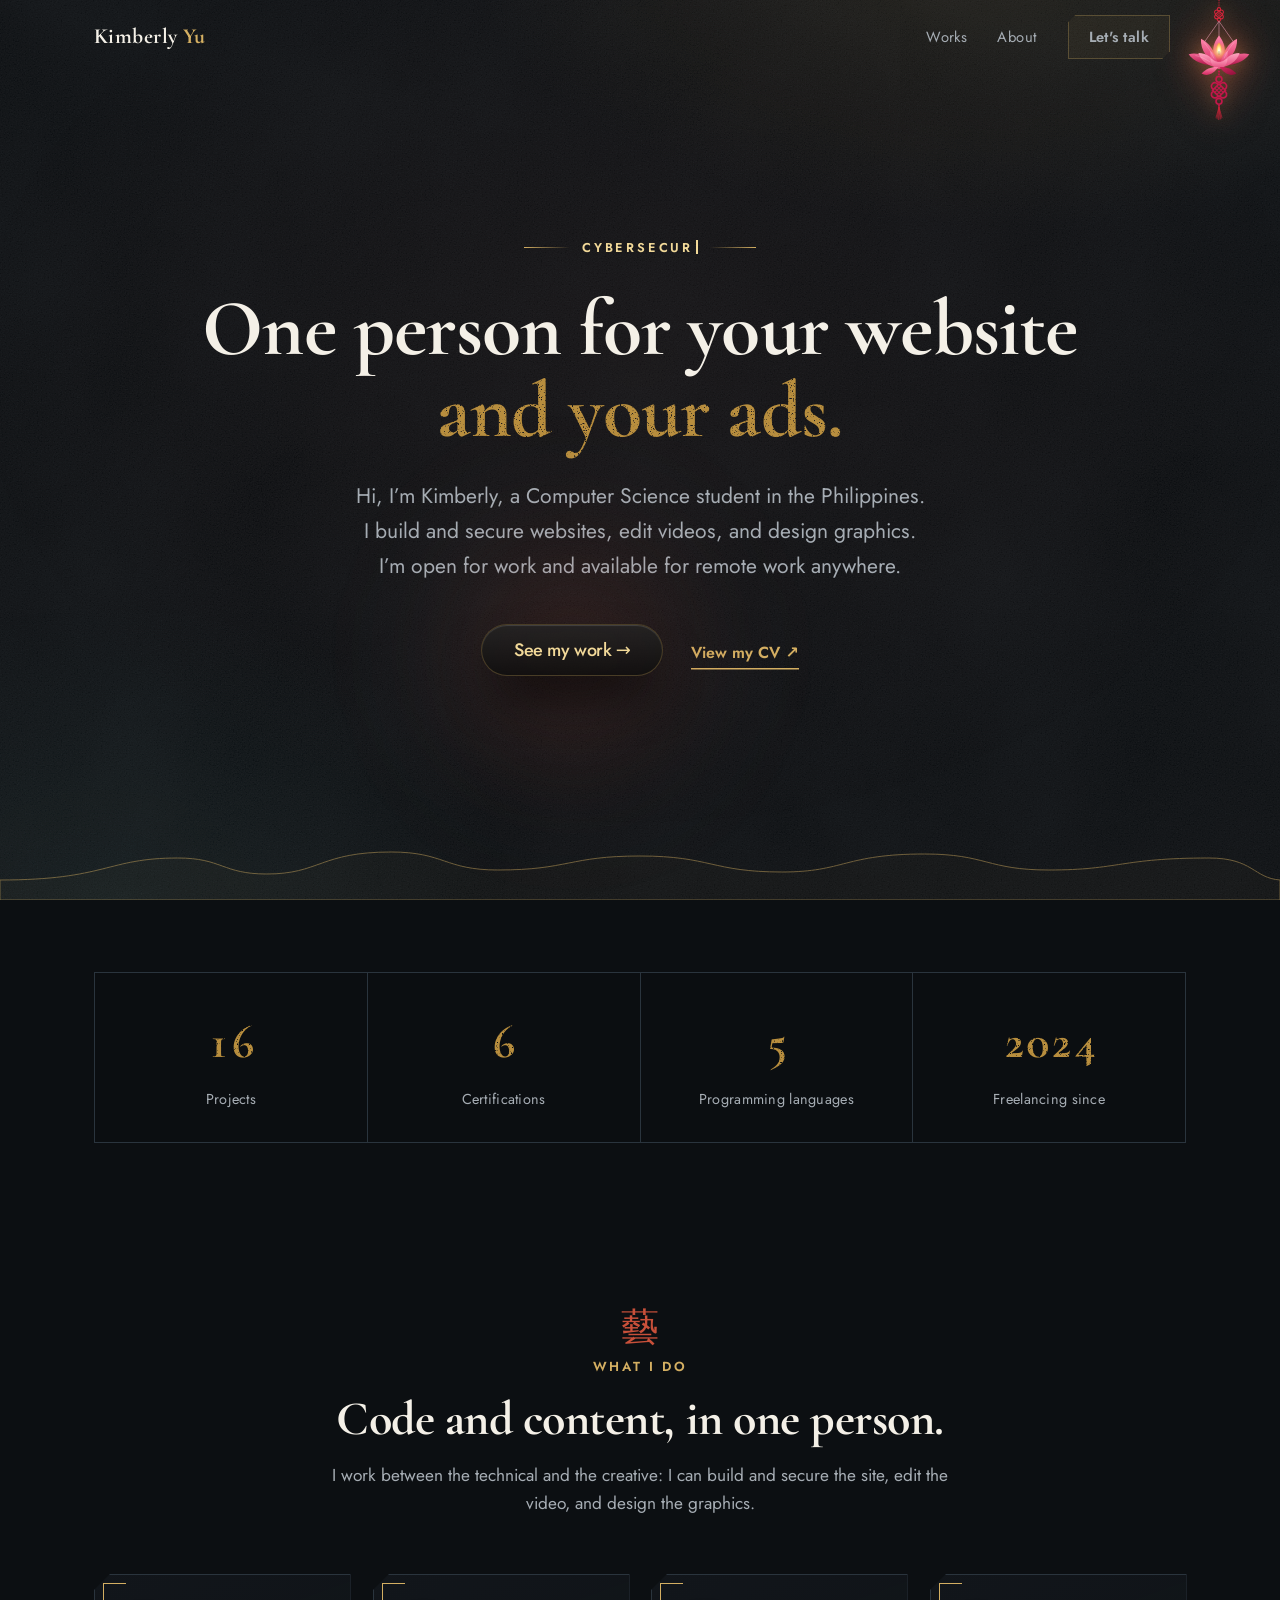
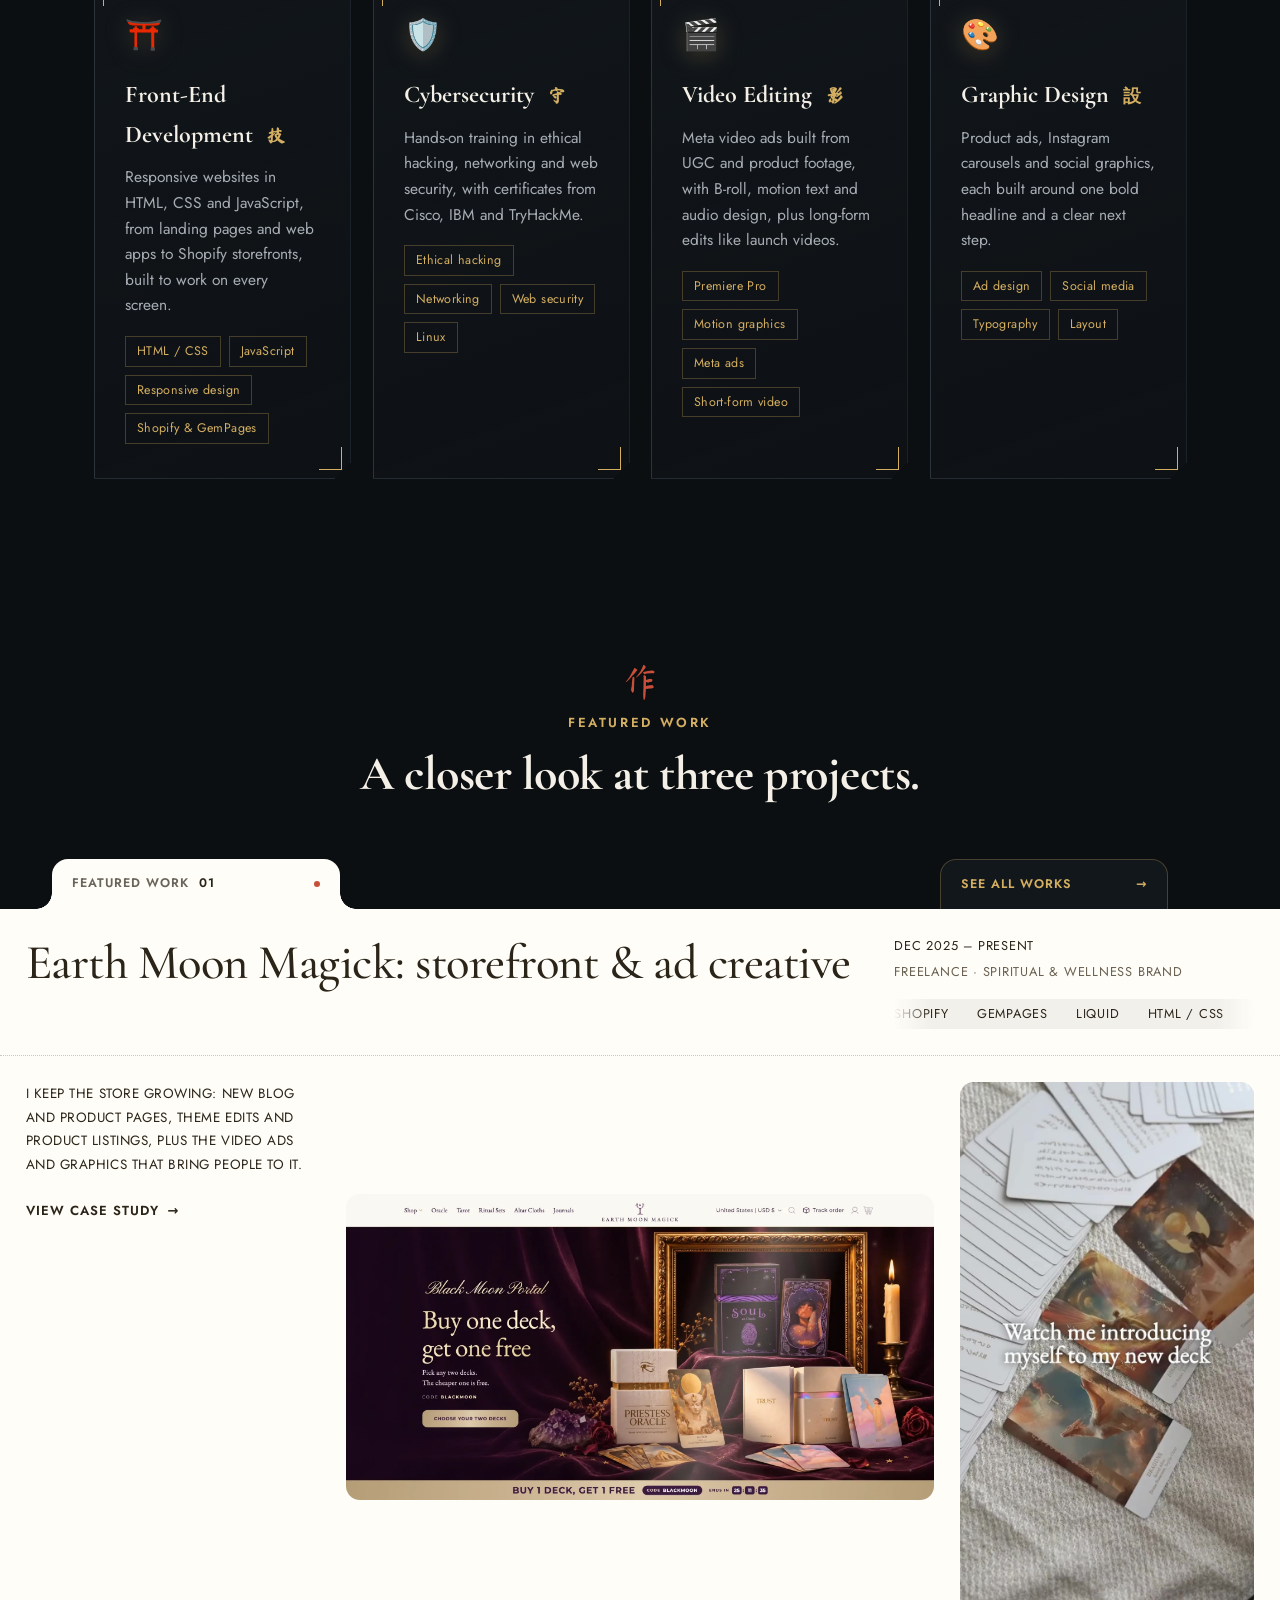
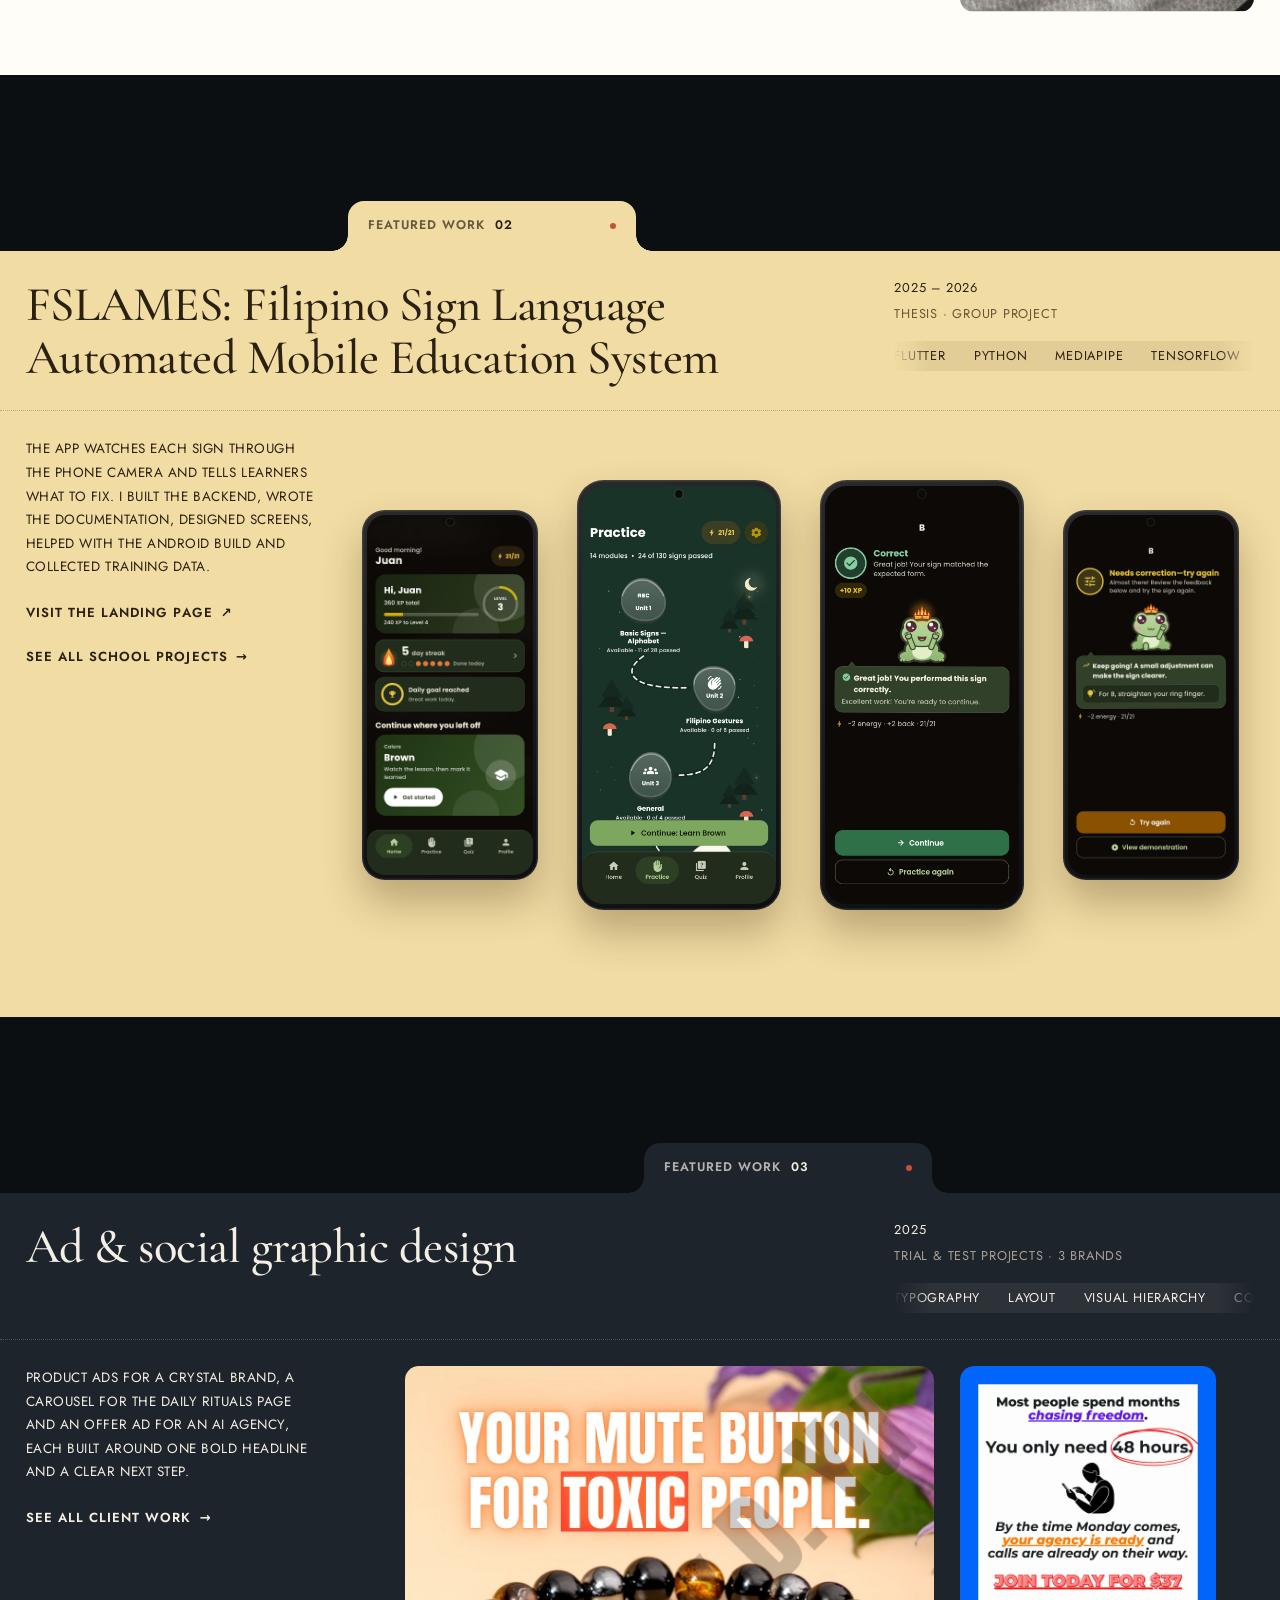
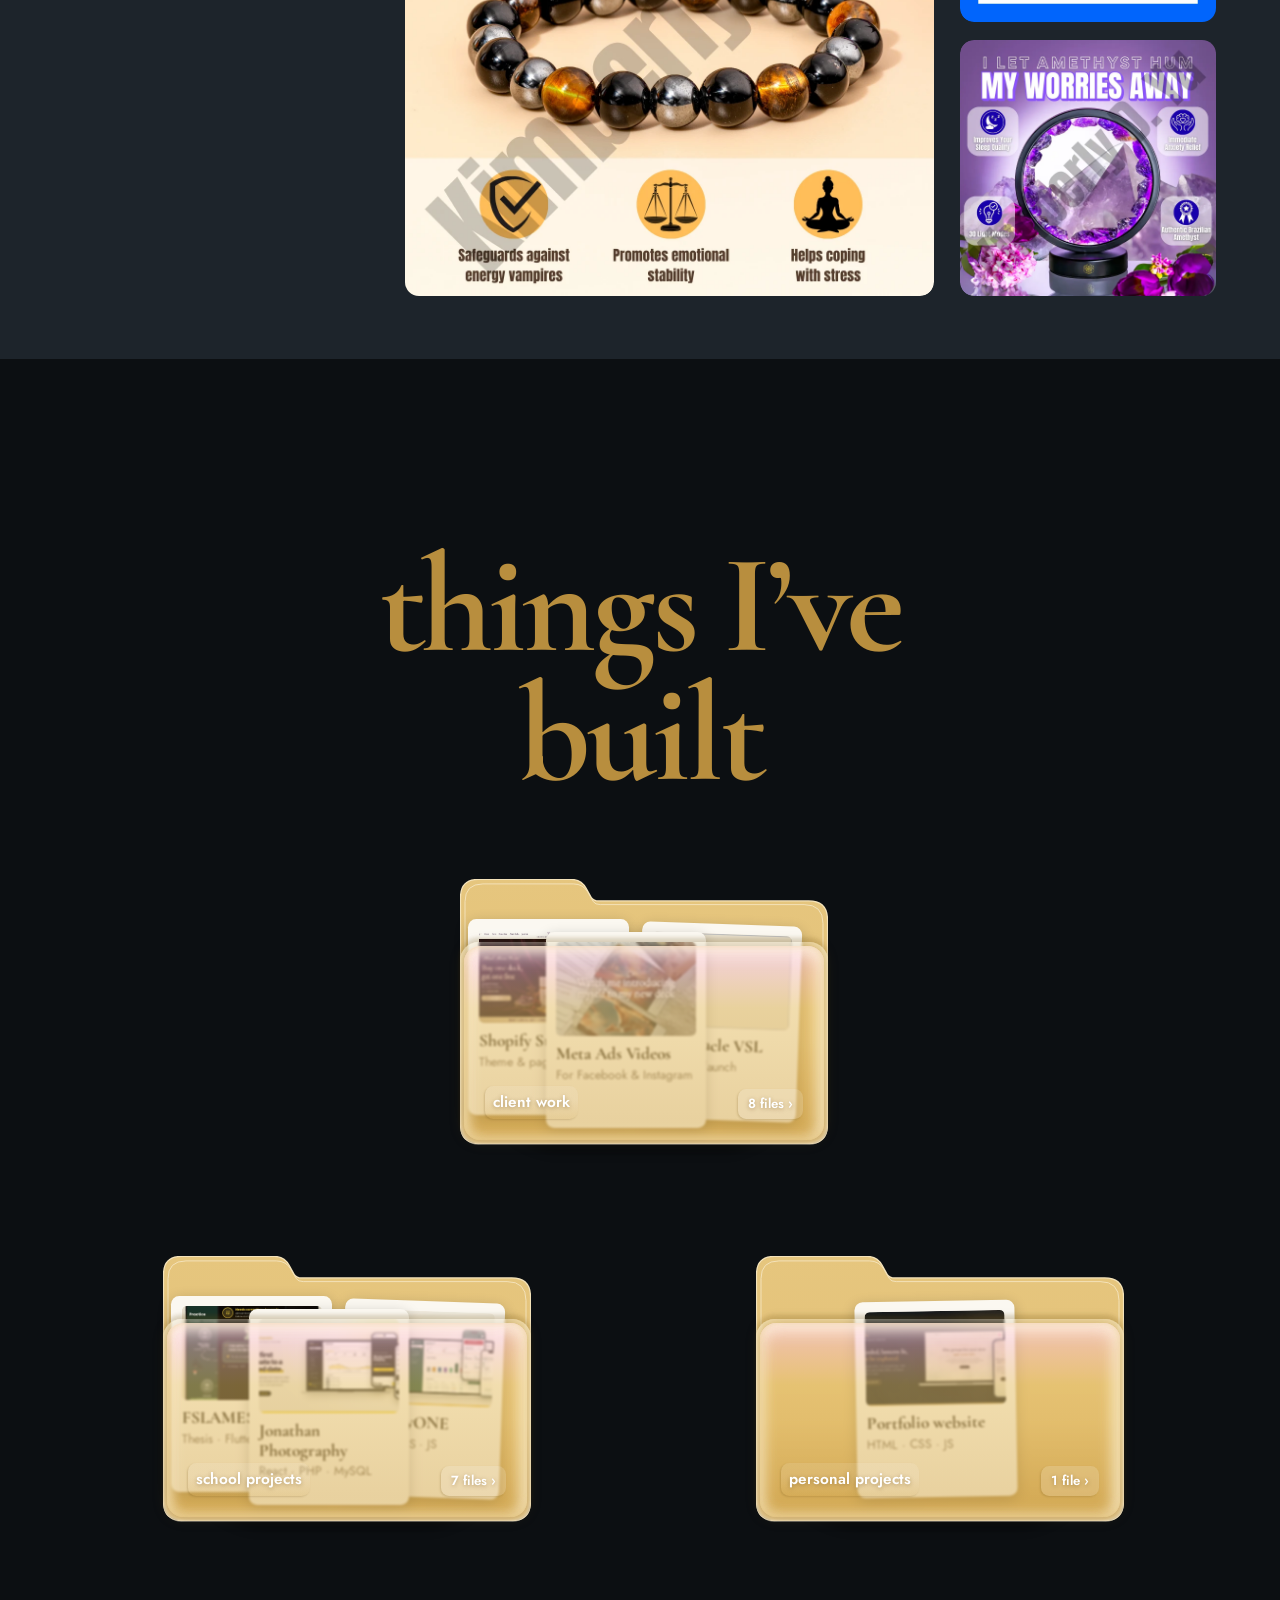
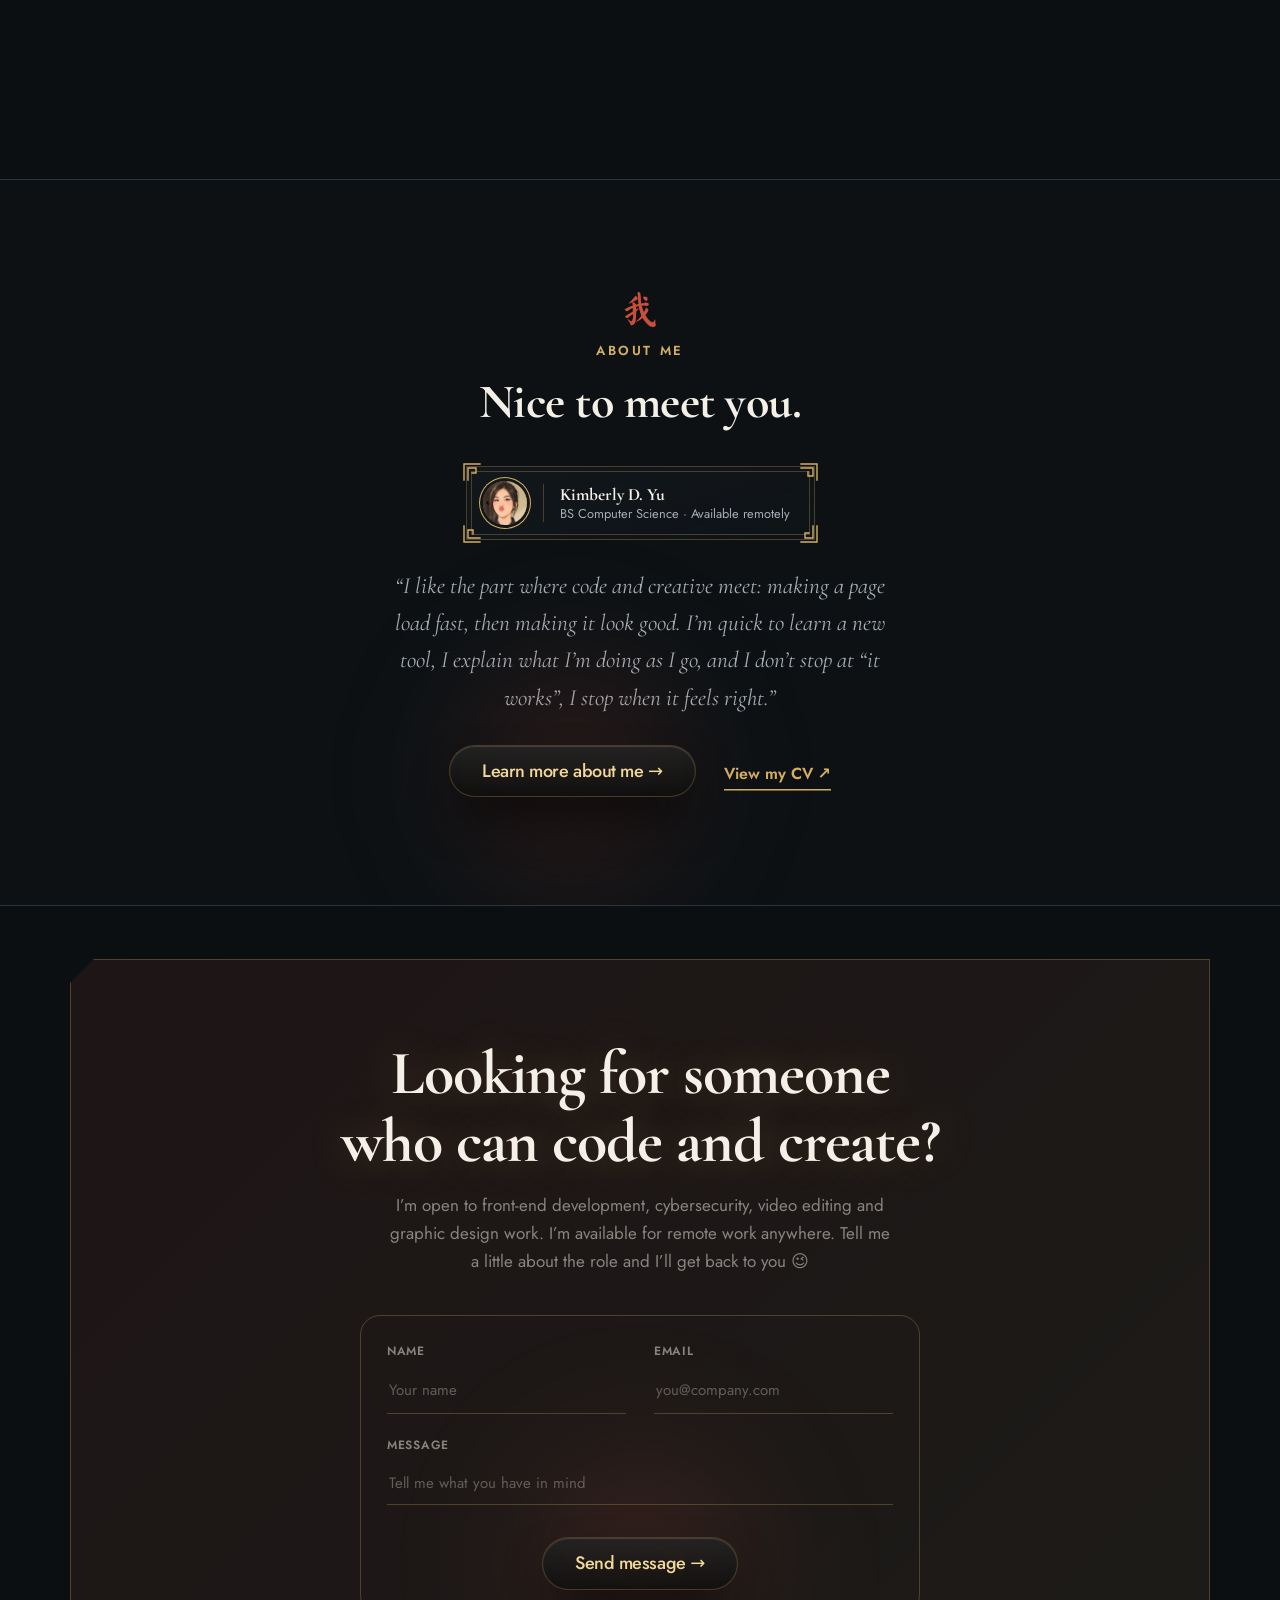
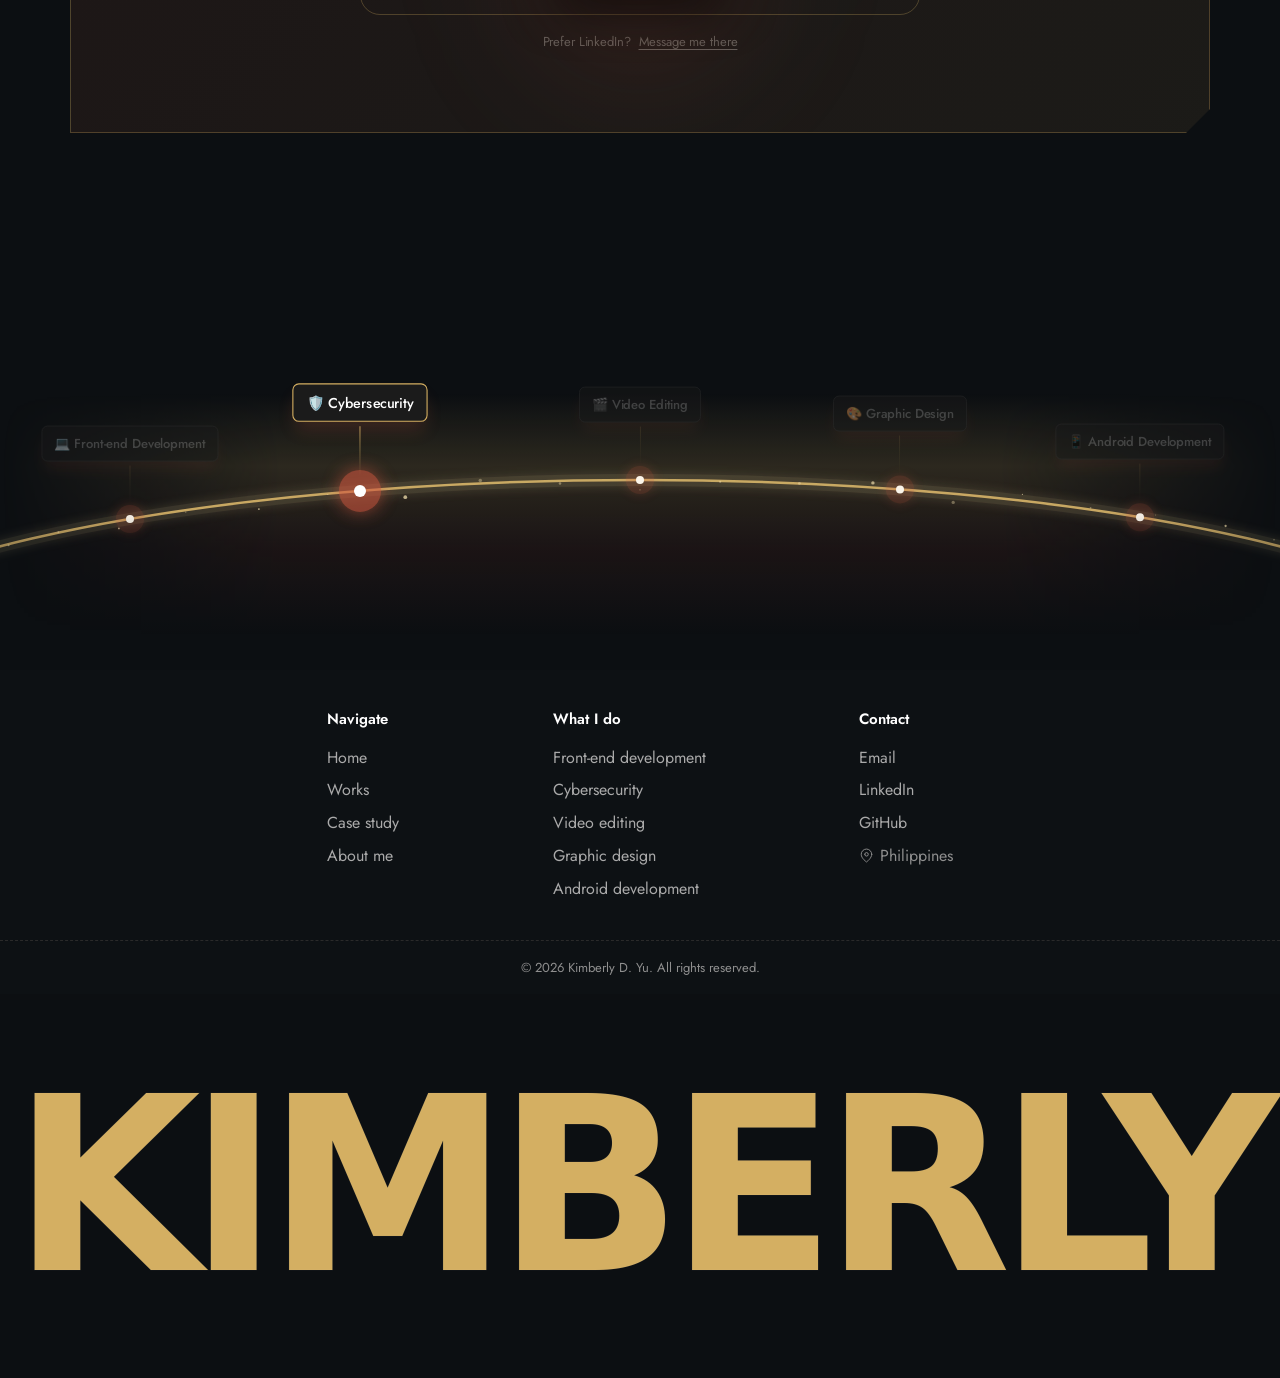
==== commit 6df6aa42: "Contact form: Send message uses the site button style; spacing rebalanced Co-Authored-By: Claude Opu" ====
--- a/index.html
+++ b/index.html
@@ -21,12 +21,12 @@
   <!-- fonts load without holding up the first paint -->
   <link rel="preload" as="style" href="https://fonts.googleapis.com/css2?family=Cormorant+Garamond:ital,wght@0,500;0,600;0,700;1,500;1,600&family=Jost:wght@400;500;600;700&family=Ma+Shan+Zheng&display=swap" onload="this.onload=null;this.rel='stylesheet'" />
   <noscript><link rel="stylesheet" href="https://fonts.googleapis.com/css2?family=Cormorant+Garamond:ital,wght@0,500;0,600;0,700;1,500;1,600&family=Jost:wght@400;500;600;700&family=Ma+Shan+Zheng&display=swap" /></noscript>
-  <link rel="stylesheet" href="site-footer.css?v=20261121o" />
-  <link rel="stylesheet" href="site-motion.css?v=20261121o" />
-  <link rel="stylesheet" href="site-buttons.css?v=20261121o" />
-  <link rel="stylesheet" href="site-cursor.css?v=20261121o" />
-  <link rel="stylesheet" href="site-cta.css?v=20261121o" />
-  <link rel="stylesheet" href="site-showcase.css?v=20261121o" />
+  <link rel="stylesheet" href="site-footer.css?v=20261121p" />
+  <link rel="stylesheet" href="site-motion.css?v=20261121p" />
+  <link rel="stylesheet" href="site-buttons.css?v=20261121p" />
+  <link rel="stylesheet" href="site-cursor.css?v=20261121p" />
+  <link rel="stylesheet" href="site-cta.css?v=20261121p" />
+  <link rel="stylesheet" href="site-showcase.css?v=20261121p" />
   <style>
     /* ============ THEME TOKENS ============ */
     :root {
@@ -677,7 +677,7 @@
             </div>
             <label class="cta2-field"><span>Message</span><textarea class="cta2-input" name="message" rows="1" placeholder="Tell me what you have in mind" required></textarea></label>
             <input type="text" name="_gotcha" tabindex="-1" autocomplete="off" aria-hidden="true" style="position:absolute;left:-9999px;width:1px;height:1px;opacity:0" />
-            <button class="cta2-btn" type="submit">Send message</button>
+            <span class="sbtn cta2-send"><span class="gbtn-wrap"><button class="gbtn" type="submit"><span class="gbtn-sheen"></span><span class="gbtn-ring"></span><span class="gbtn-label">Send message →</span></button><span class="gbtn-aura" aria-hidden="true"></span></span><button class="crbtn" type="submit"><span class="crbtn-clip"><span class="crbtn-spot" aria-hidden="true"></span><span class="crbtn-label">Send message →</span></span></button></span>
             <p class="cta2-status" role="status" aria-live="polite"></p>
           </form>
           <p class="cta2-trust">Prefer LinkedIn? <a href="https://linkedin.com/in/kimberly-d-yu" target="_blank" rel="noopener">Message me there</a></p>
@@ -693,11 +693,11 @@
       <span><a href="index.html#contact">Contact</a> · <a href="https://linkedin.com/in/kimberly-d-yu">LinkedIn</a> · <a href="https://github.com/xiuhuazure">GitHub</a></span>
     </div></div>
   </footer>
-  <script src="site-footer.js?v=20261121o"></script>
-  <script src="site-motion.js?v=20261121o"></script>
-  <script src="site-buttons.js?v=20261121o"></script>
-  <script src="site-cta.js?v=20261121o"></script>
-  <script src="site-showcase.js?v=20261121o"></script>
+  <script src="site-footer.js?v=20261121p"></script>
+  <script src="site-motion.js?v=20261121p"></script>
+  <script src="site-buttons.js?v=20261121p"></script>
+  <script src="site-cta.js?v=20261121p"></script>
+  <script src="site-showcase.js?v=20261121p"></script>
 
   <script>
     // Mobile nav
--- a/site-motion.css
+++ b/site-motion.css
@@ -370,3 +370,12 @@
 html body .cta2 .cta2-form, :root[data-theme="light"] body .cta2 .cta2-form { gap: 22px; }
 .cta2 .cta2-row { gap: 22px 28px; }
 
+/* Send message: the site's own button (Glow in dark, Circle Reveal in light), centred, with room above it */
+.cta2 .cta2-send { justify-self: center; margin-top: 10px; }
+.cta2 .cta2-send button { font: inherit; }
+.cta2 .cta2-send button:disabled { cursor: progress; opacity: 0.75; }
+/* the status line only takes space once there's something to say, so the card ends right under the button */
+.cta2 .cta2-status:empty { display: none; }
+.cta2 .cta2-status { margin: 0; text-align: center; }
+html body .cta2 .cta2-form, :root[data-theme="light"] body .cta2 .cta2-form { padding: 26px 26px 24px; }
+
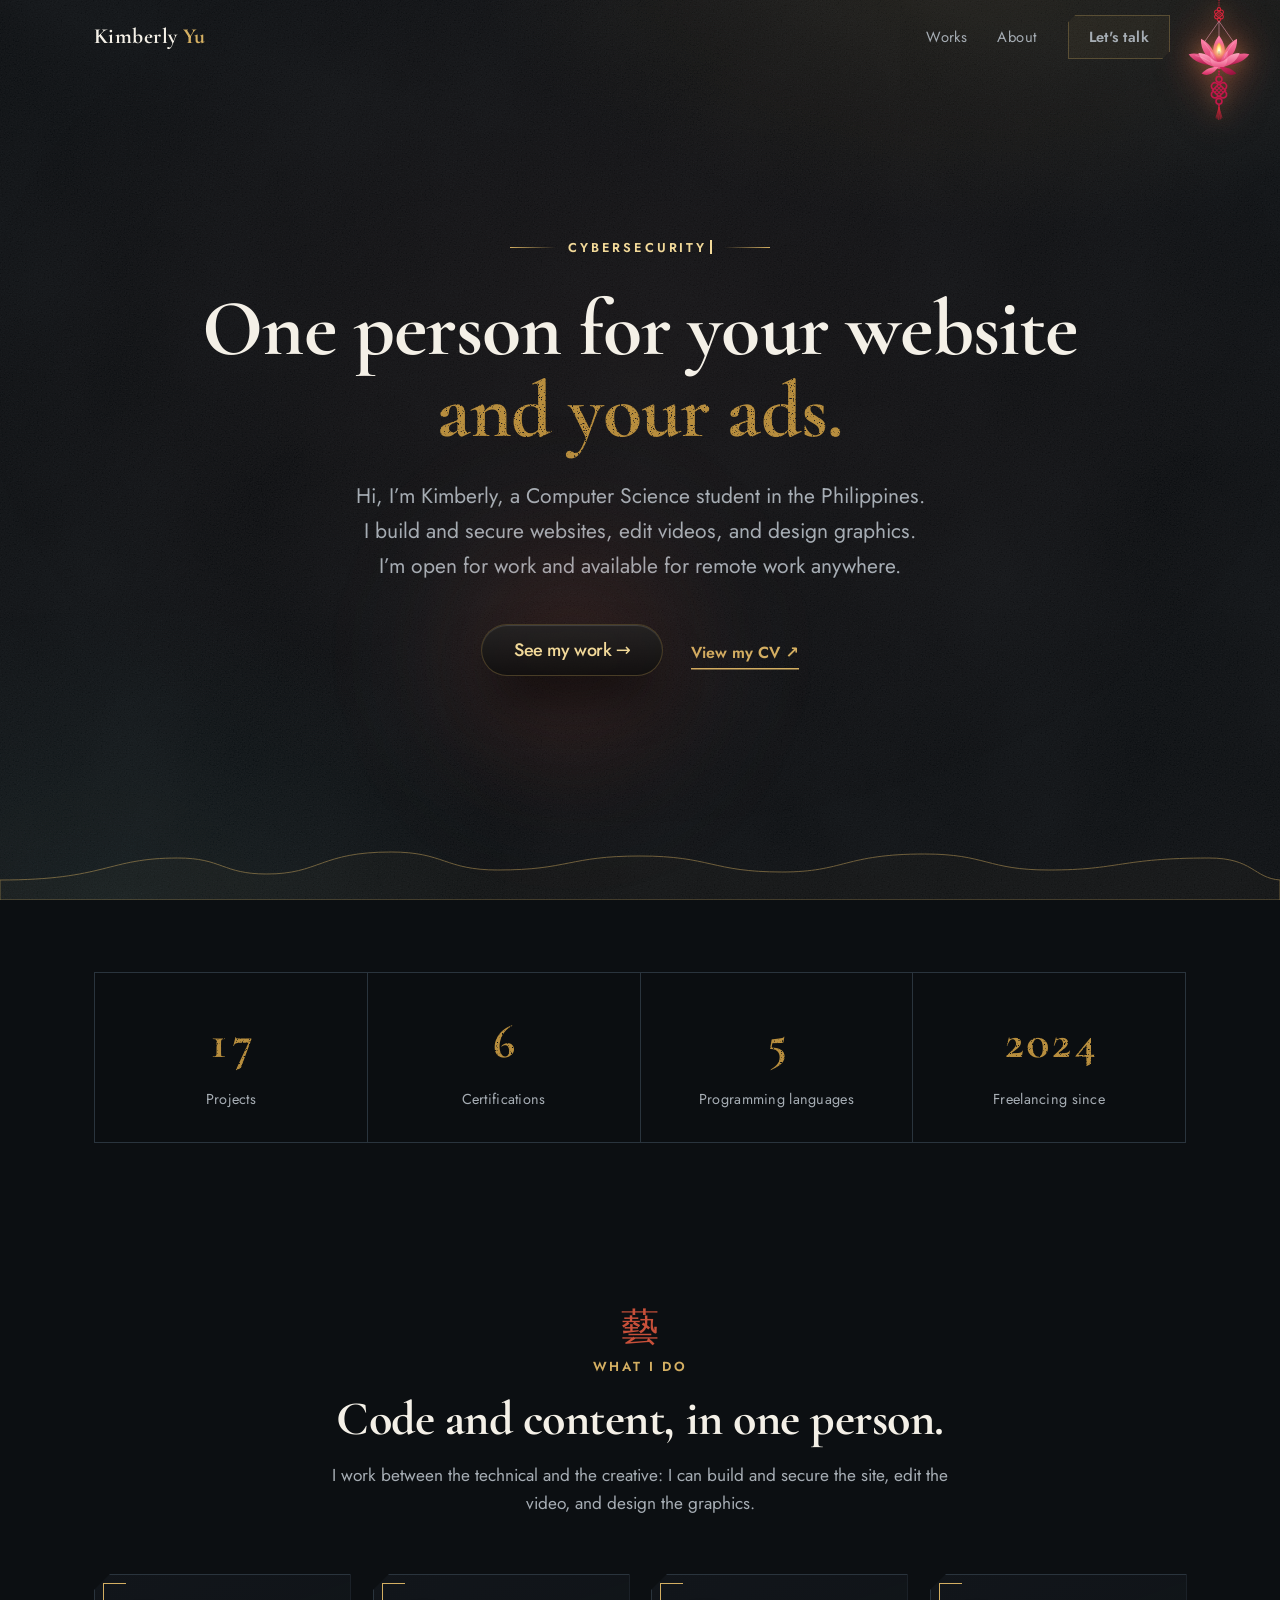
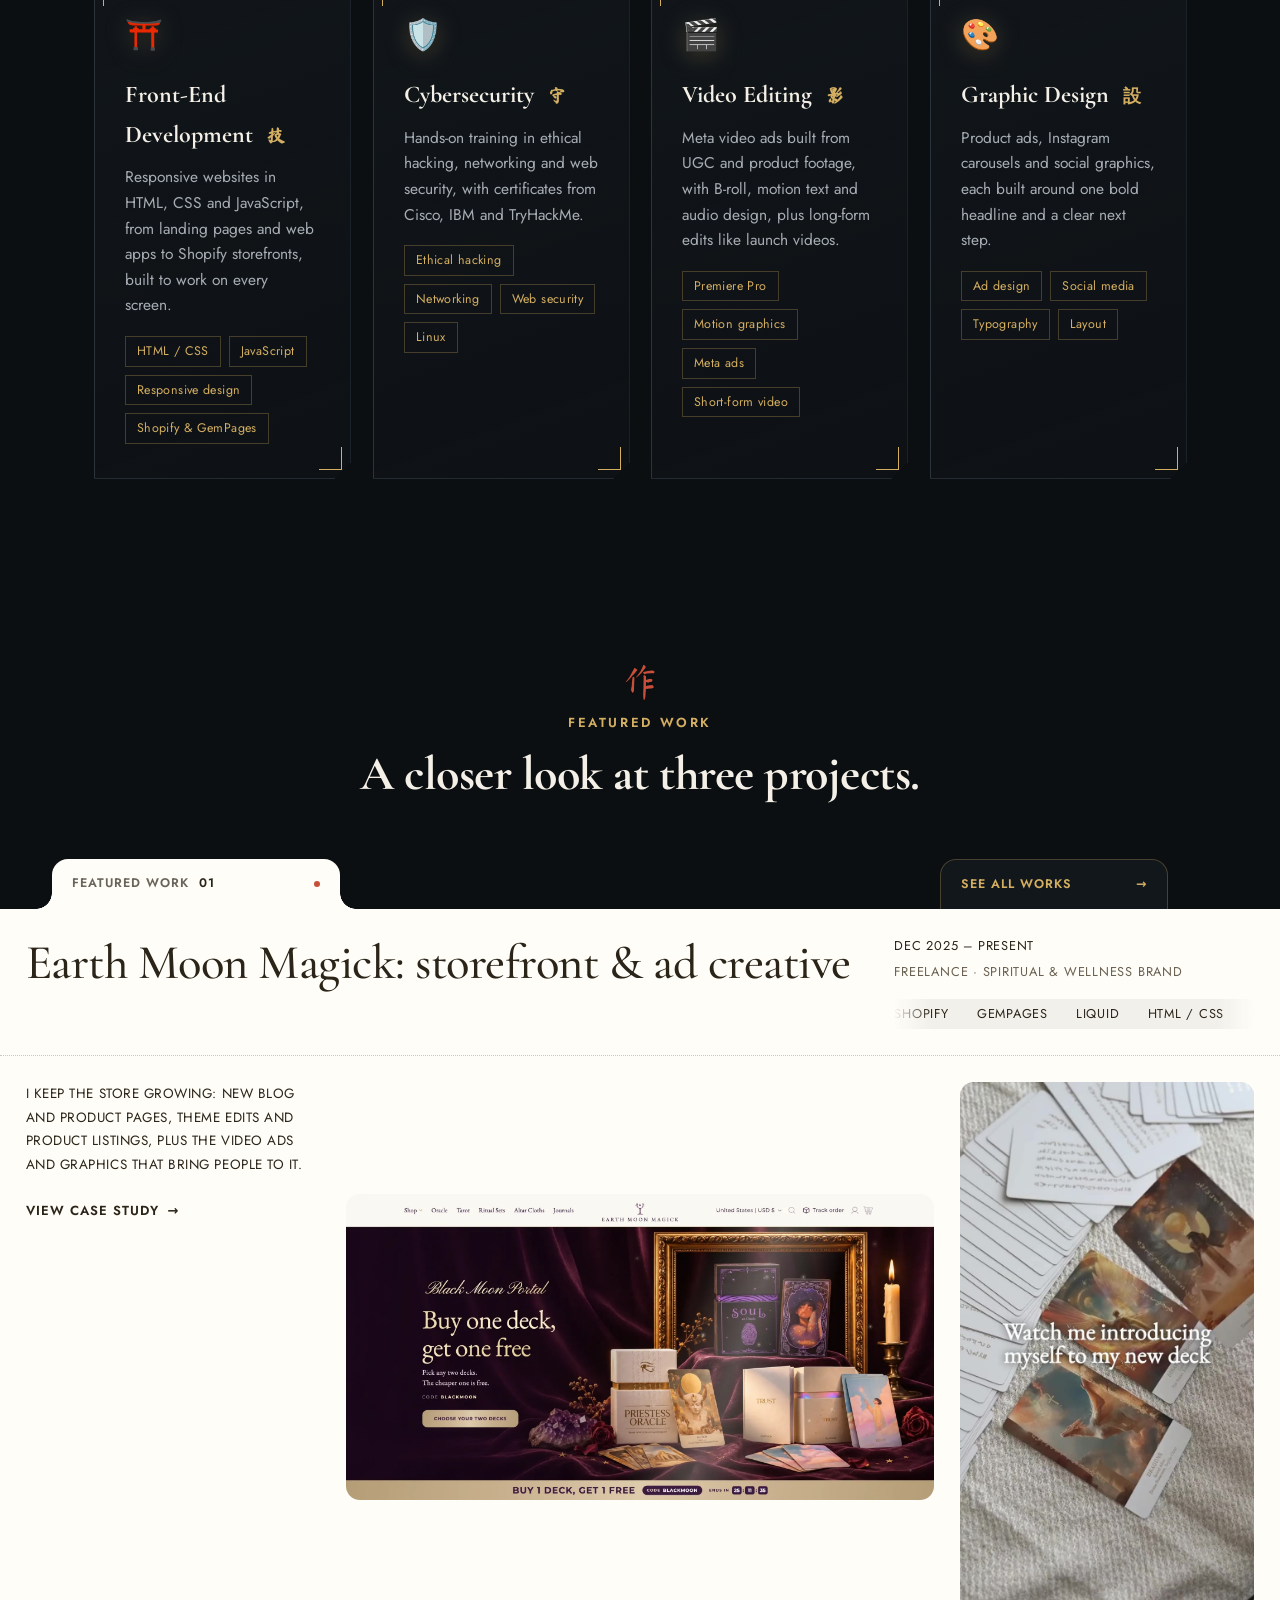
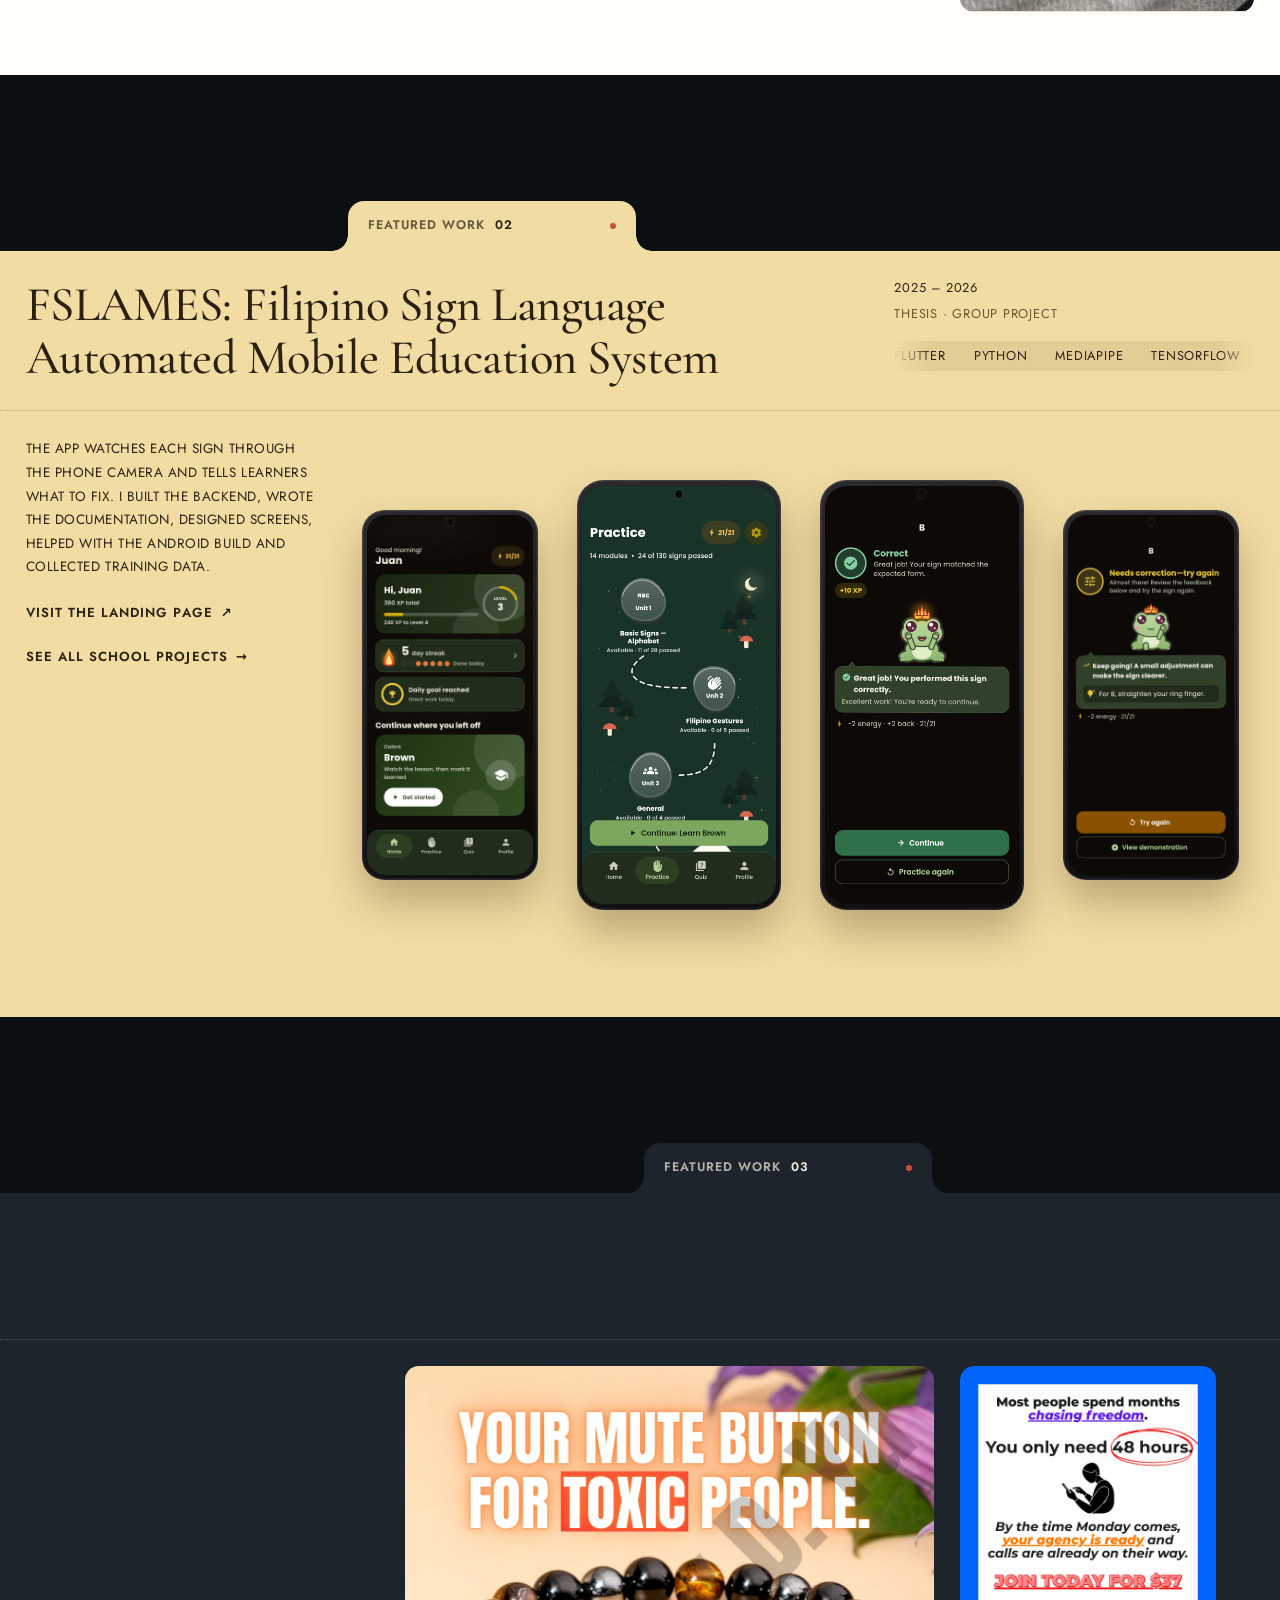
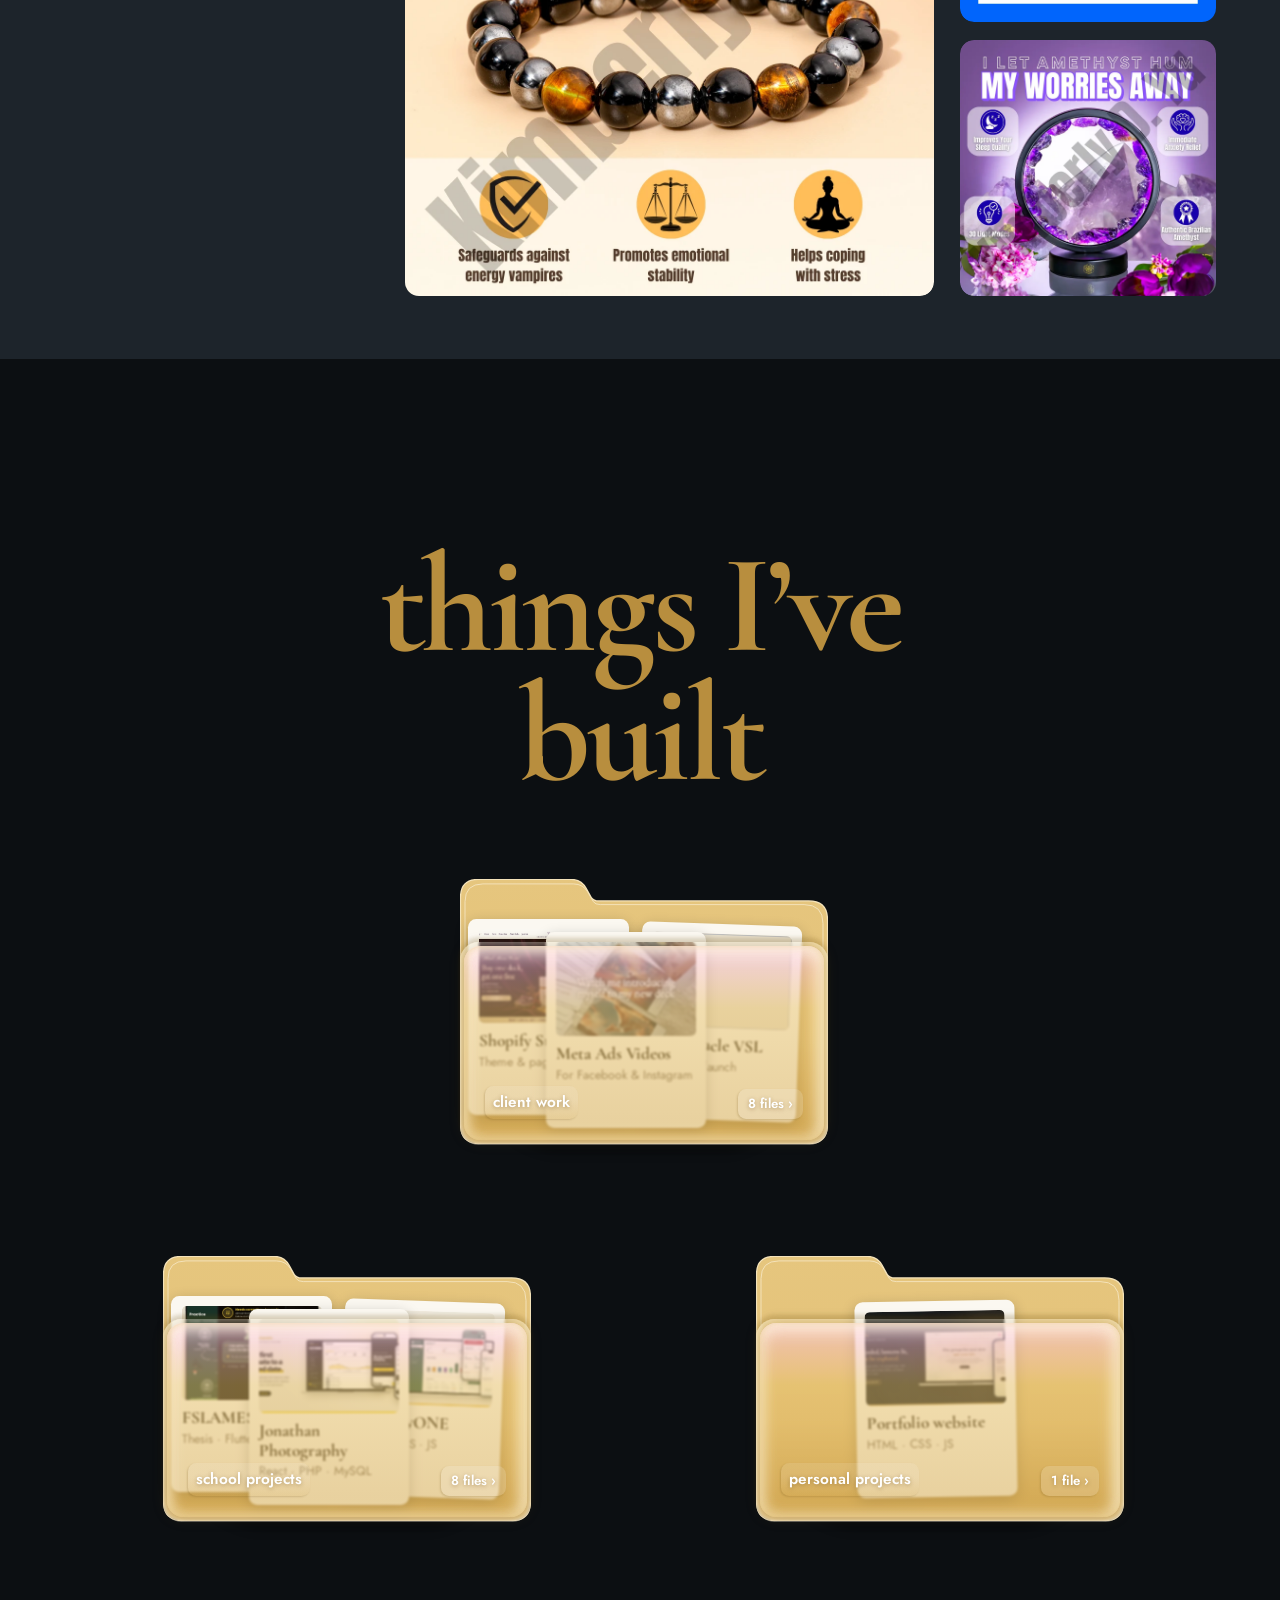
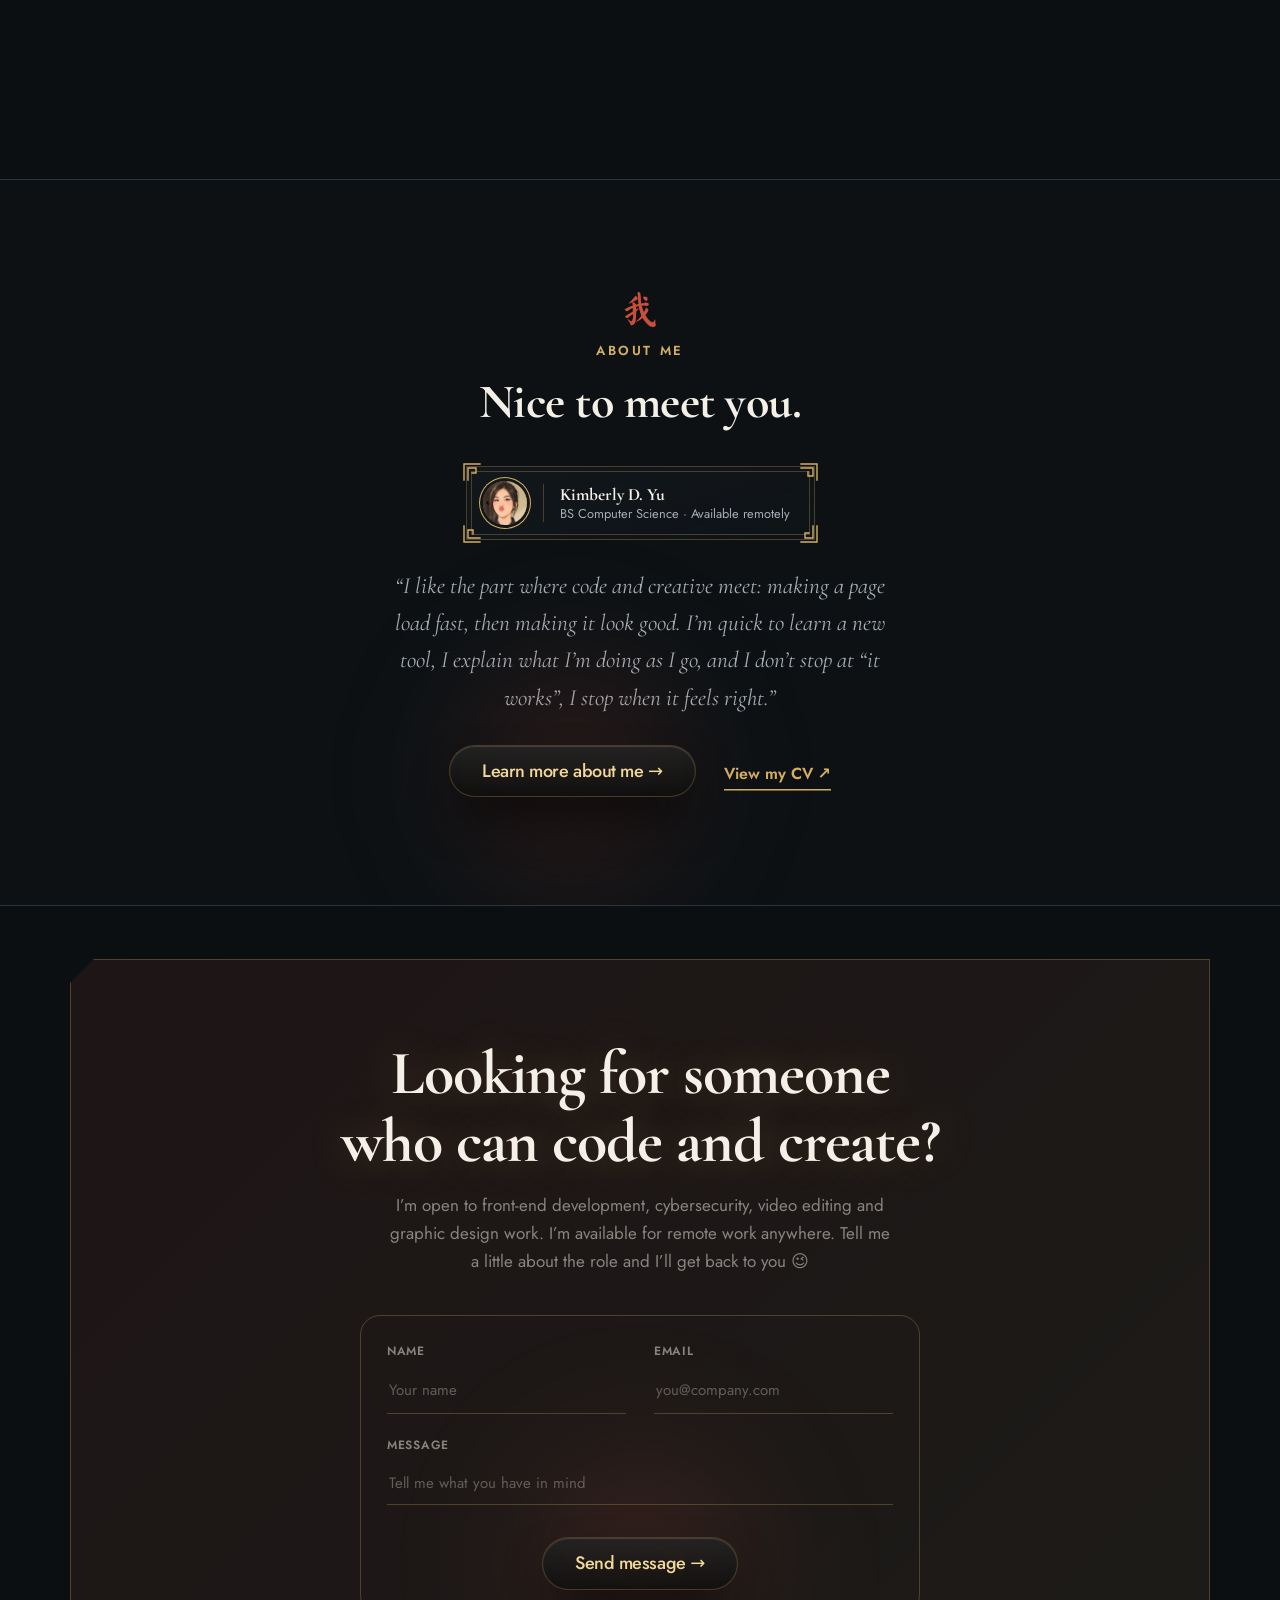
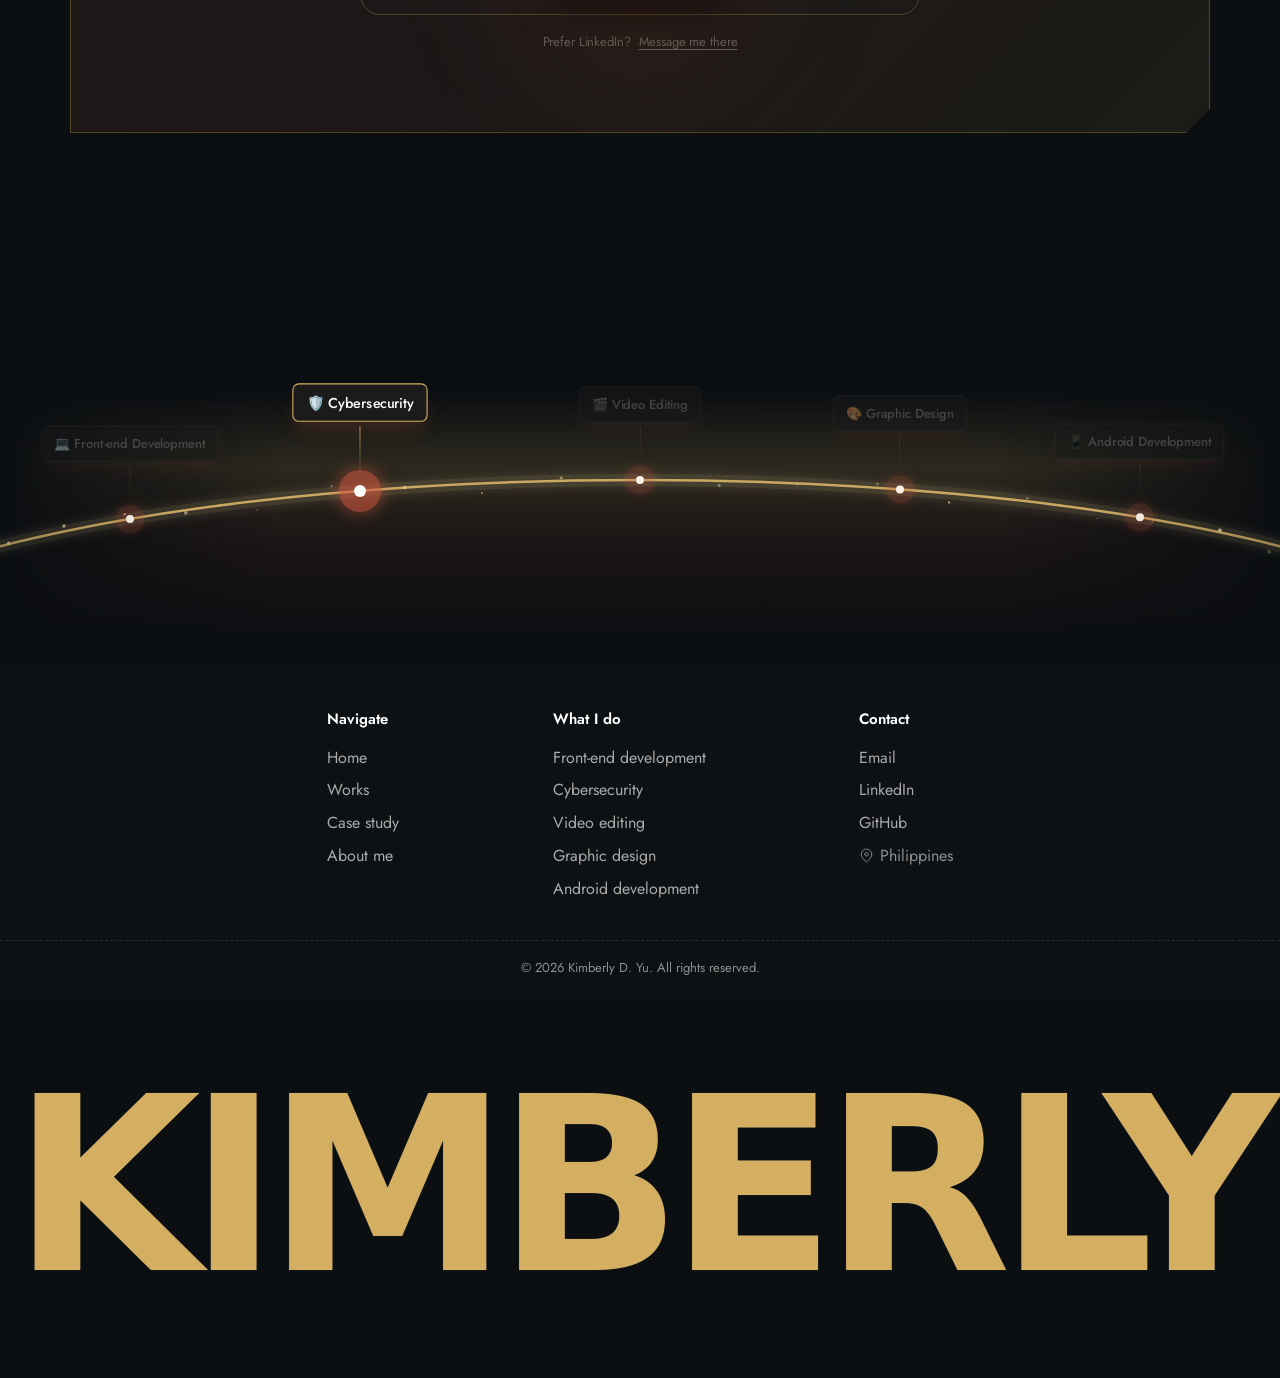
==== commit fdab0240: "School projects: add PHINMA Connect (2025, group project, backend) Co-Authored-By: Claude Opus 5.5 <" ====
--- a/index.html
+++ b/index.html
@@ -21,12 +21,12 @@
   <!-- fonts load without holding up the first paint -->
   <link rel="preload" as="style" href="https://fonts.googleapis.com/css2?family=Cormorant+Garamond:ital,wght@0,500;0,600;0,700;1,500;1,600&family=Jost:wght@400;500;600;700&family=Ma+Shan+Zheng&display=swap" onload="this.onload=null;this.rel='stylesheet'" />
   <noscript><link rel="stylesheet" href="https://fonts.googleapis.com/css2?family=Cormorant+Garamond:ital,wght@0,500;0,600;0,700;1,500;1,600&family=Jost:wght@400;500;600;700&family=Ma+Shan+Zheng&display=swap" /></noscript>
-  <link rel="stylesheet" href="site-footer.css?v=20261121p" />
-  <link rel="stylesheet" href="site-motion.css?v=20261121p" />
-  <link rel="stylesheet" href="site-buttons.css?v=20261121p" />
-  <link rel="stylesheet" href="site-cursor.css?v=20261121p" />
-  <link rel="stylesheet" href="site-cta.css?v=20261121p" />
-  <link rel="stylesheet" href="site-showcase.css?v=20261121p" />
+  <link rel="stylesheet" href="site-footer.css?v=20261121q" />
+  <link rel="stylesheet" href="site-motion.css?v=20261121q" />
+  <link rel="stylesheet" href="site-buttons.css?v=20261121q" />
+  <link rel="stylesheet" href="site-cursor.css?v=20261121q" />
+  <link rel="stylesheet" href="site-cta.css?v=20261121q" />
+  <link rel="stylesheet" href="site-showcase.css?v=20261121q" />
   <style>
     /* ============ THEME TOKENS ============ */
     :root {
@@ -439,7 +439,7 @@
   <!-- ===== Stats ===== -->
   <div class="wrap">
     <div class="stats">
-      <div class="stat"><div class="num"><span class="grad" data-count="16">16</span></div><div class="lbl">Projects</div></div>
+      <div class="stat"><div class="num"><span class="grad" data-count="17">17</span></div><div class="lbl">Projects</div></div>
       <div class="stat"><div class="num"><span class="grad" data-count="6">6</span></div><div class="lbl">Certifications</div></div>
       <div class="stat"><div class="num"><span class="grad" data-count="5">5</span></div><div class="lbl">Programming languages</div></div>
       <div class="stat"><div class="num"><span class="grad" data-count="2024" data-from="2015">2024</span></div><div class="lbl">Freelancing since</div></div>
@@ -583,7 +583,7 @@
         <div class="pf-front" aria-hidden="true"><span class="pf-glass"><span class="pf-label">client work</span><span class="pf-count">8 files ›</span></span></div>
       </div>
     </div>
-    <div class="pf-folder is-left" data-folder="school" data-tilt="-10" style="--tilt: -10" role="group" aria-label="School projects, 7 projects">
+    <div class="pf-folder is-left" data-folder="school" data-tilt="-10" style="--tilt: -10" role="group" aria-label="School projects, 8 projects">
       <div class="pf-move">
         <div class="pf-back" aria-hidden="true"></div>
         <div class="pf-files n3">
@@ -594,8 +594,9 @@
           <a class="pf-file" hidden href="#projects" data-project="counter" aria-haspopup="dialog"><span class="pf-thumb"><img src="media/counter-app.webp" alt="" loading="lazy"></span><strong>Simple Counter</strong><span class="pf-sub">Kotlin</span></a>
           <a class="pf-file" hidden href="#projects" data-project="kidzo" aria-haspopup="dialog"><span class="pf-thumb"><img src="media/kidzo-mockup.jpg?v=3" alt="" loading="lazy" style="object-position: 50% 45%"></span><strong>Kidzo</strong><span class="pf-sub">Kotlin · Firebase</span></a>
           <a class="pf-file" hidden href="#projects" data-project="ueat" aria-haspopup="dialog"><span class="pf-thumb"><img src="media/ueat-mockup.jpg" alt="" loading="lazy" style="object-position: 50% 45%"></span><strong>U-Eat</strong><span class="pf-sub">Kotlin · Firebase</span></a>
-        </div>
-        <div class="pf-front" aria-hidden="true"><span class="pf-glass"><span class="pf-label">school projects</span><span class="pf-count">7 files ›</span></span></div>
+          <a class="pf-file" hidden href="#projects" data-project="phinma" aria-haspopup="dialog"><span class="pf-thumb"><img src="media/phinma-connect-mockup.jpg" alt="" loading="lazy" style="object-position: 50% 45%"></span><strong>PHINMA Connect</strong><span class="pf-sub">Kotlin · Firebase</span></a>
+        </div>
+        <div class="pf-front" aria-hidden="true"><span class="pf-glass"><span class="pf-label">school projects</span><span class="pf-count">8 files ›</span></span></div>
       </div>
     </div>
     <div class="pf-folder is-right" data-folder="personal" data-tilt="8" style="--tilt: 8" role="group" aria-label="Personal projects, 1 project">
@@ -693,11 +694,11 @@
       <span><a href="index.html#contact">Contact</a> · <a href="https://linkedin.com/in/kimberly-d-yu">LinkedIn</a> · <a href="https://github.com/xiuhuazure">GitHub</a></span>
     </div></div>
   </footer>
-  <script src="site-footer.js?v=20261121p"></script>
-  <script src="site-motion.js?v=20261121p"></script>
-  <script src="site-buttons.js?v=20261121p"></script>
-  <script src="site-cta.js?v=20261121p"></script>
-  <script src="site-showcase.js?v=20261121p"></script>
+  <script src="site-footer.js?v=20261121q"></script>
+  <script src="site-motion.js?v=20261121q"></script>
+  <script src="site-buttons.js?v=20261121q"></script>
+  <script src="site-cta.js?v=20261121q"></script>
+  <script src="site-showcase.js?v=20261121q"></script>
 
   <script>
     // Mobile nav
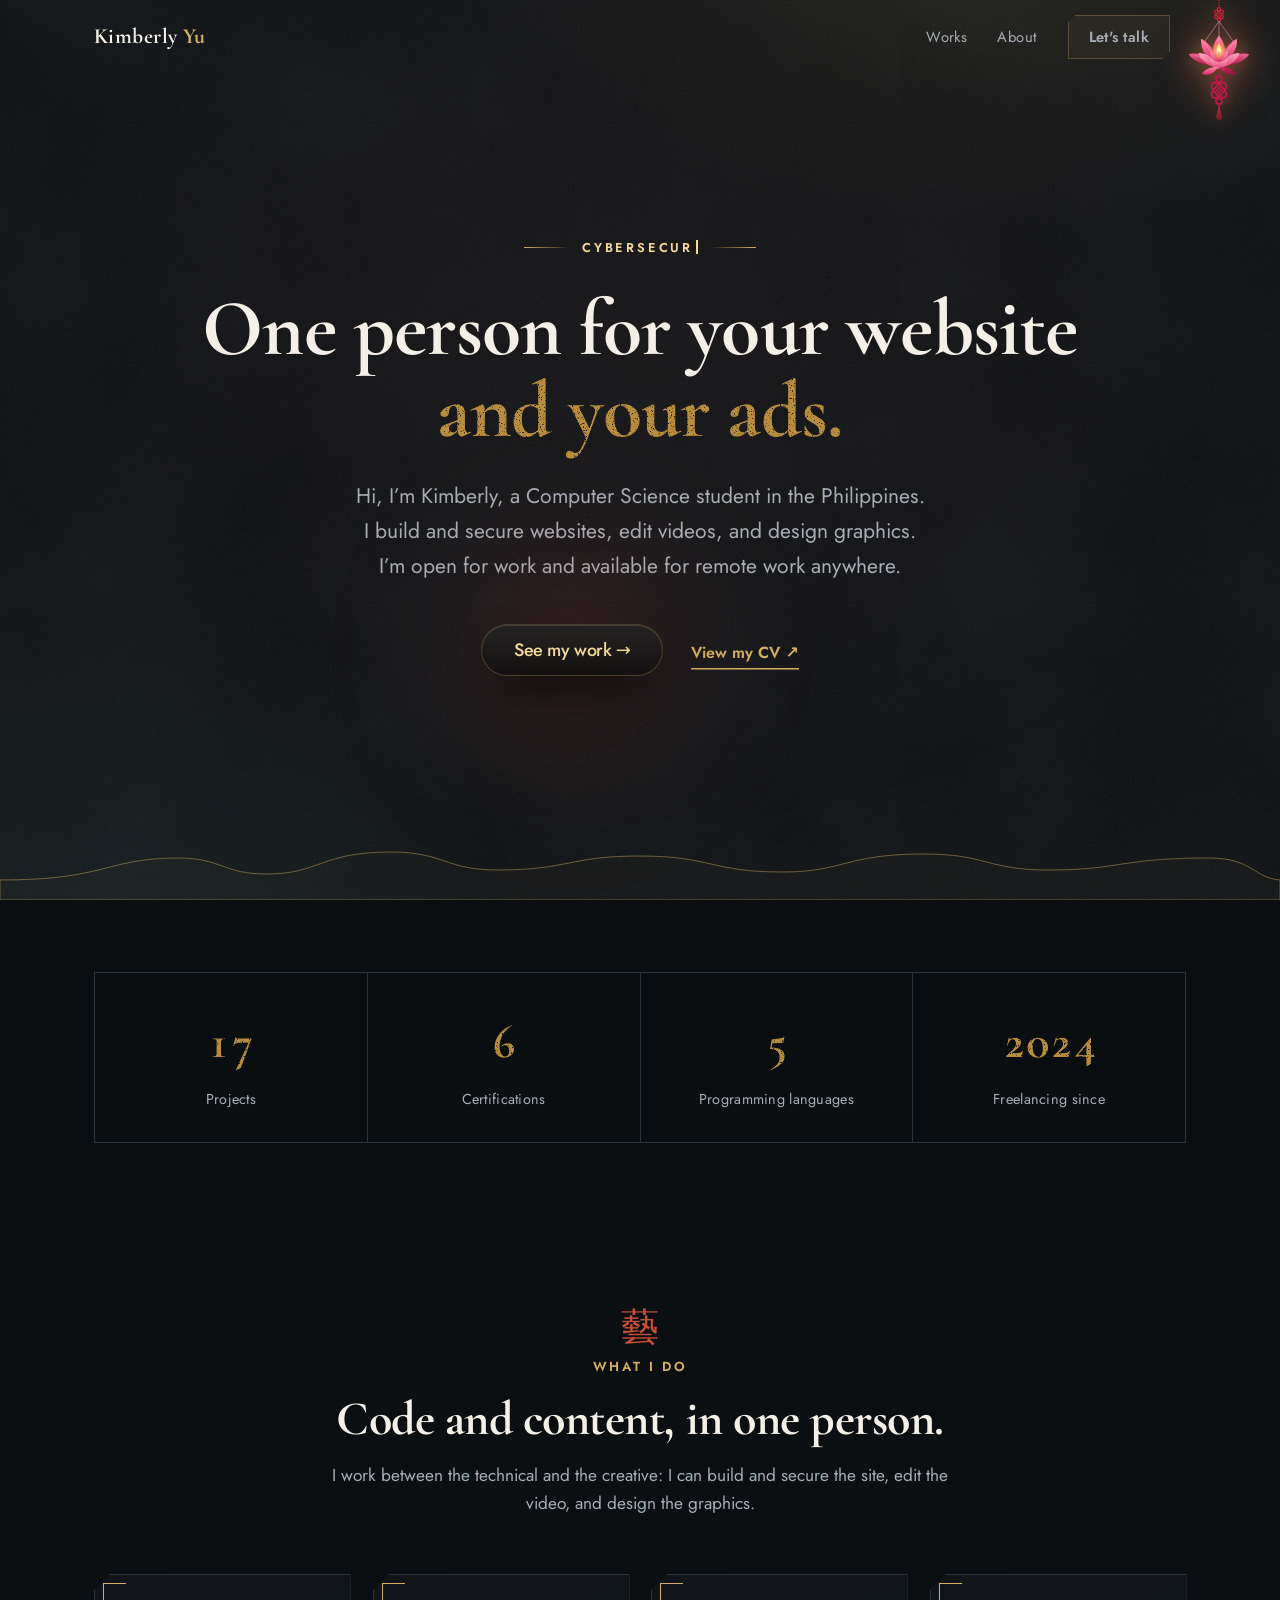
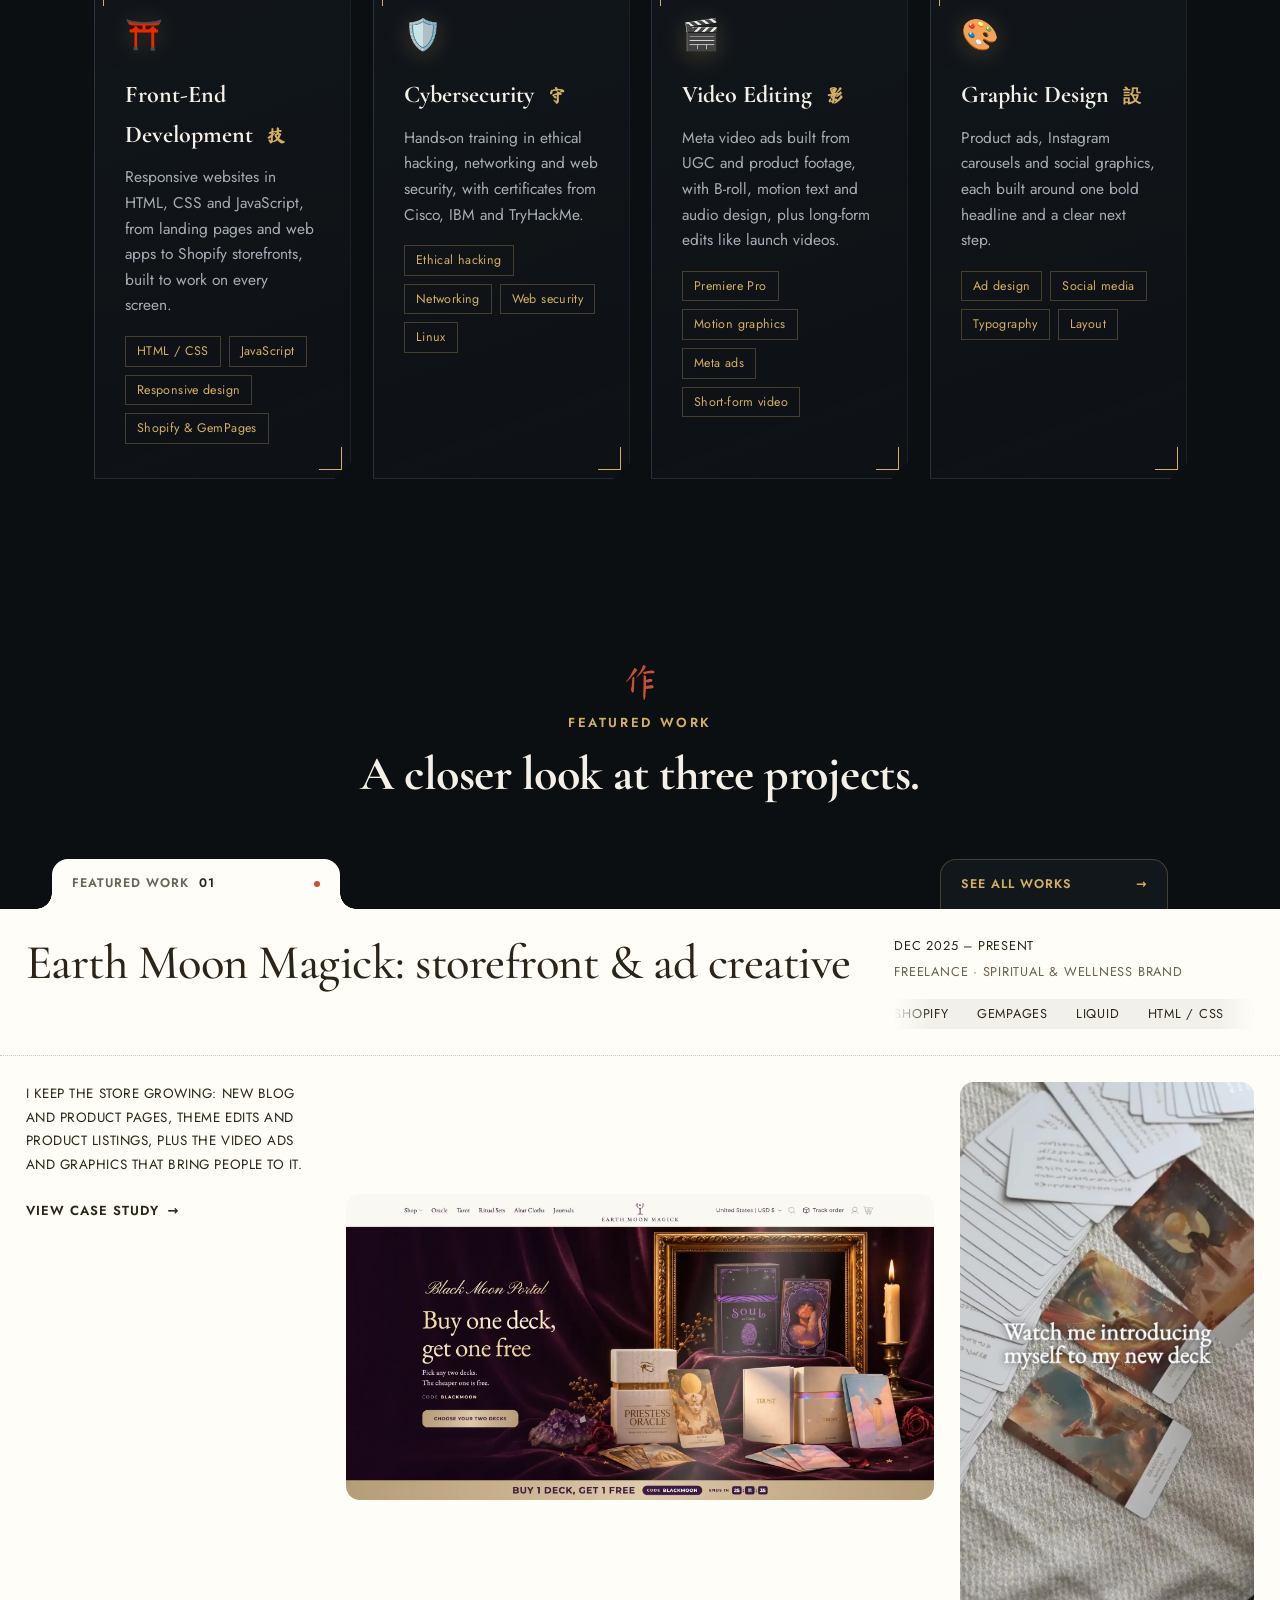
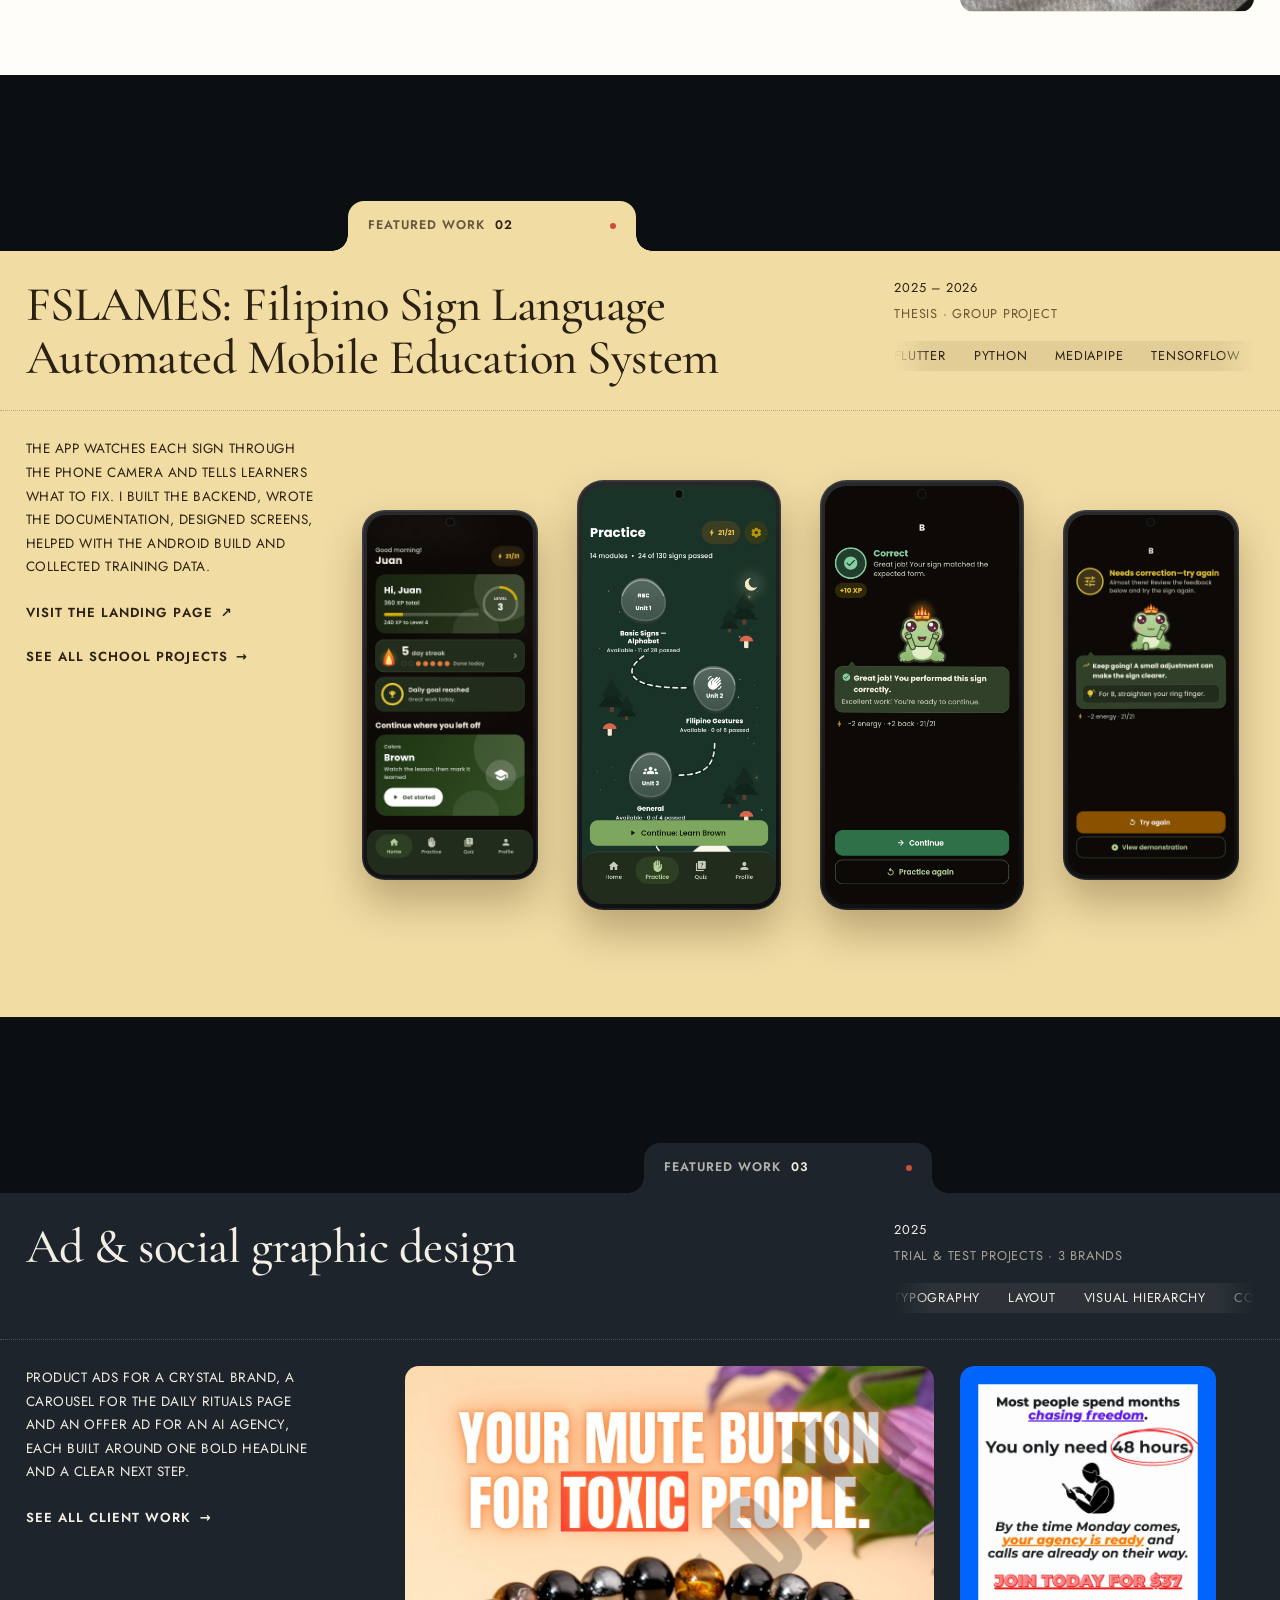
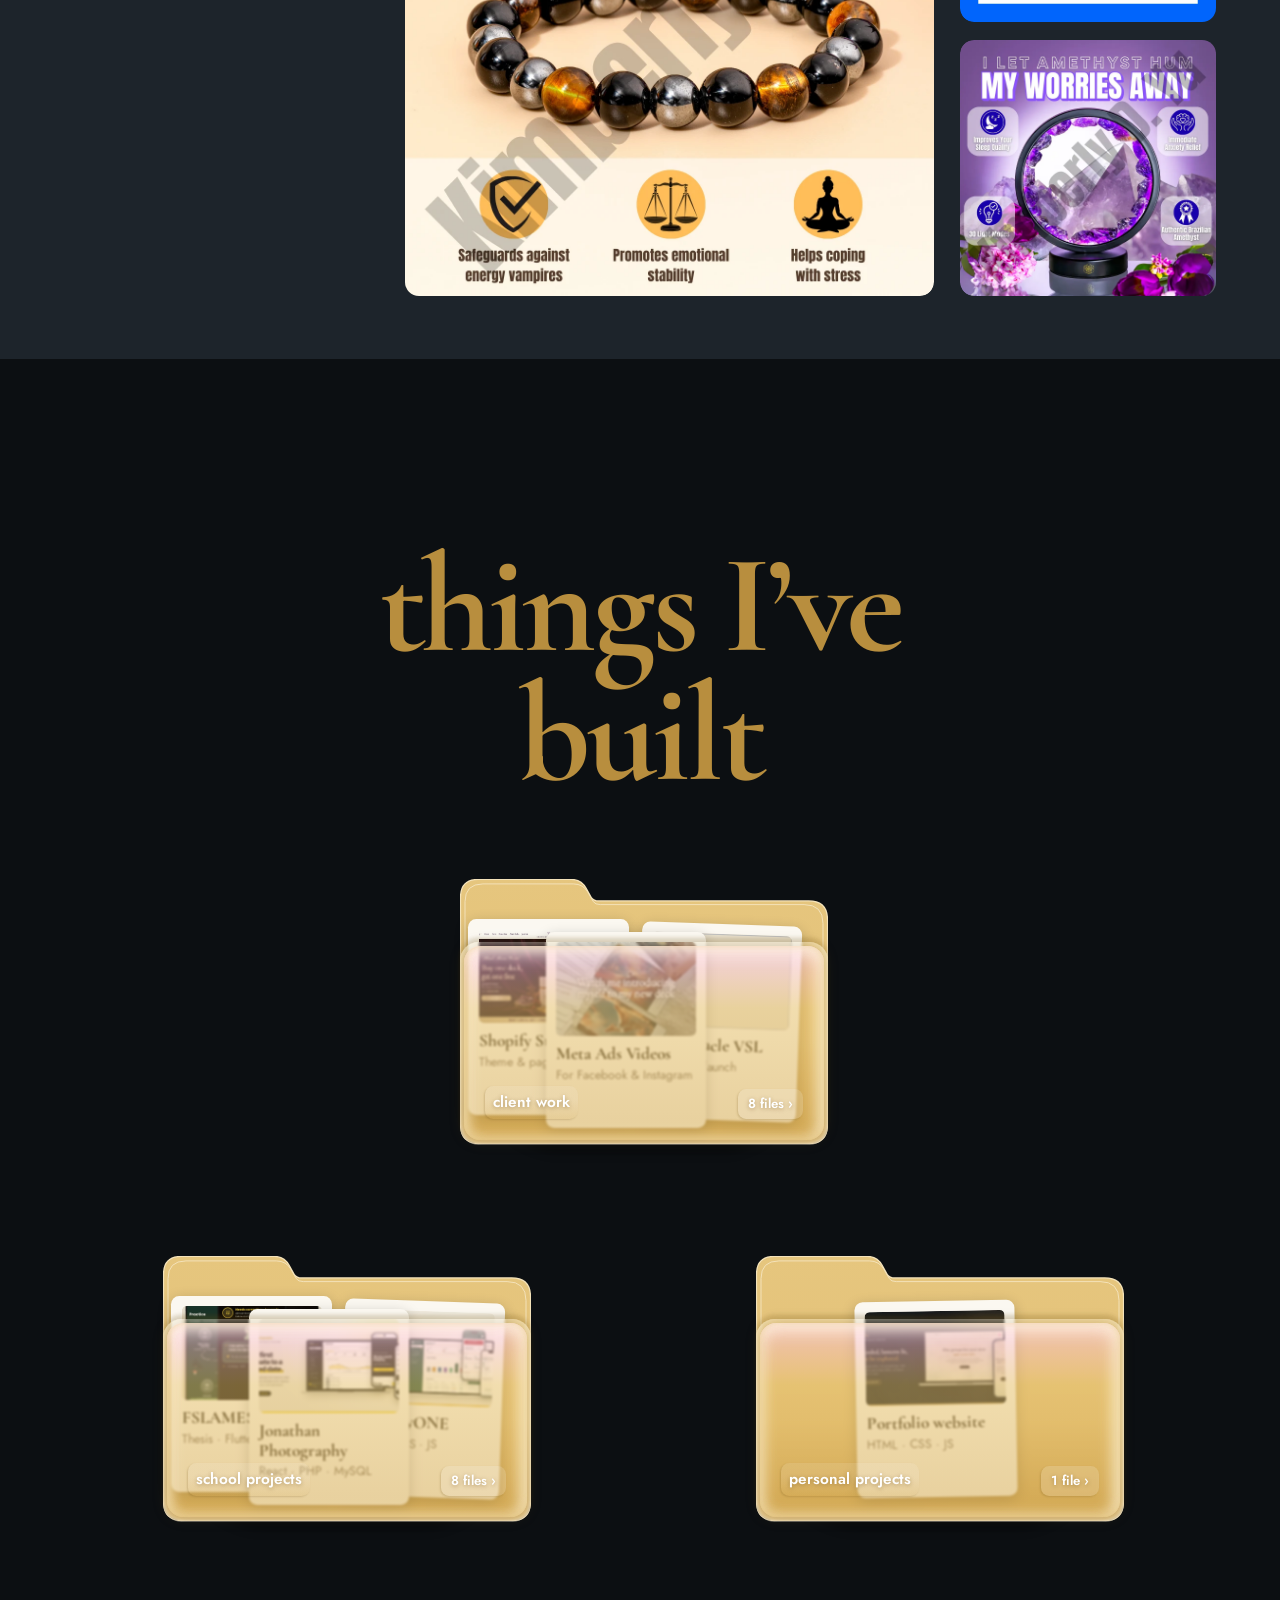
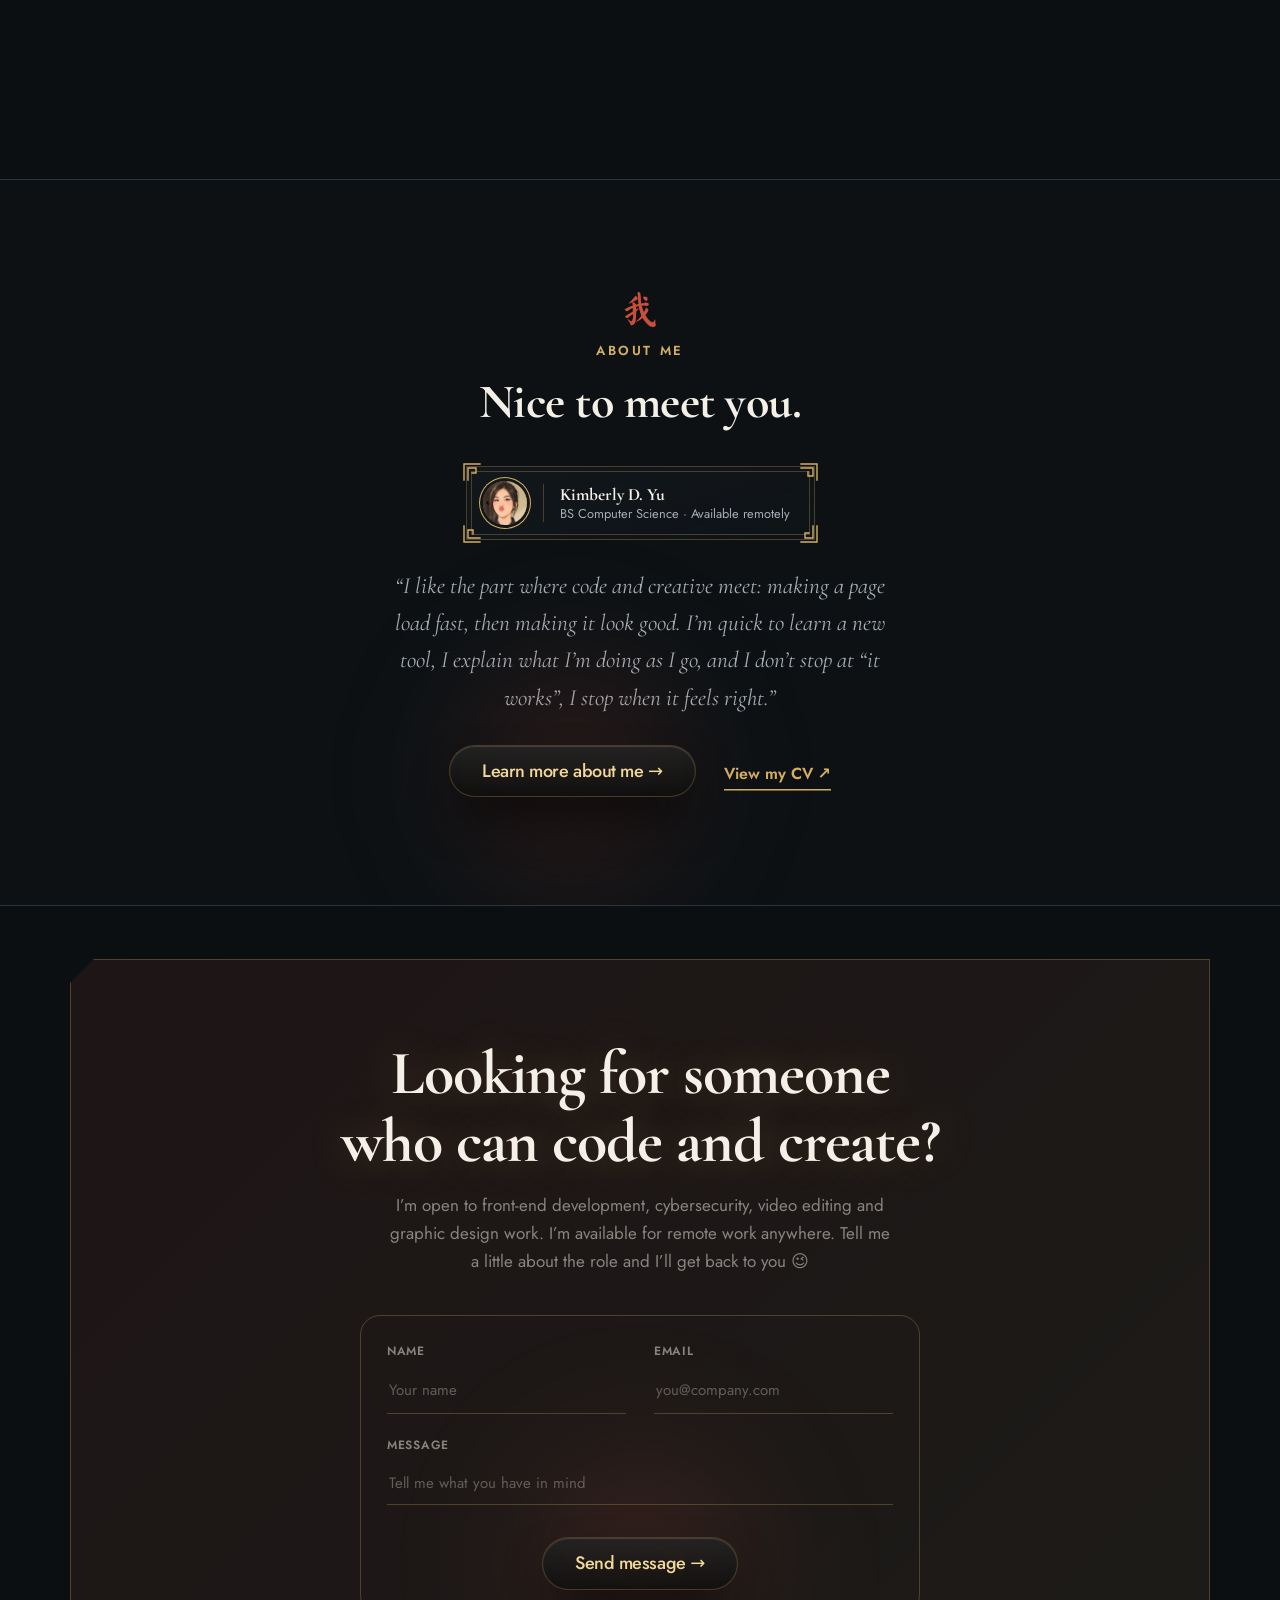
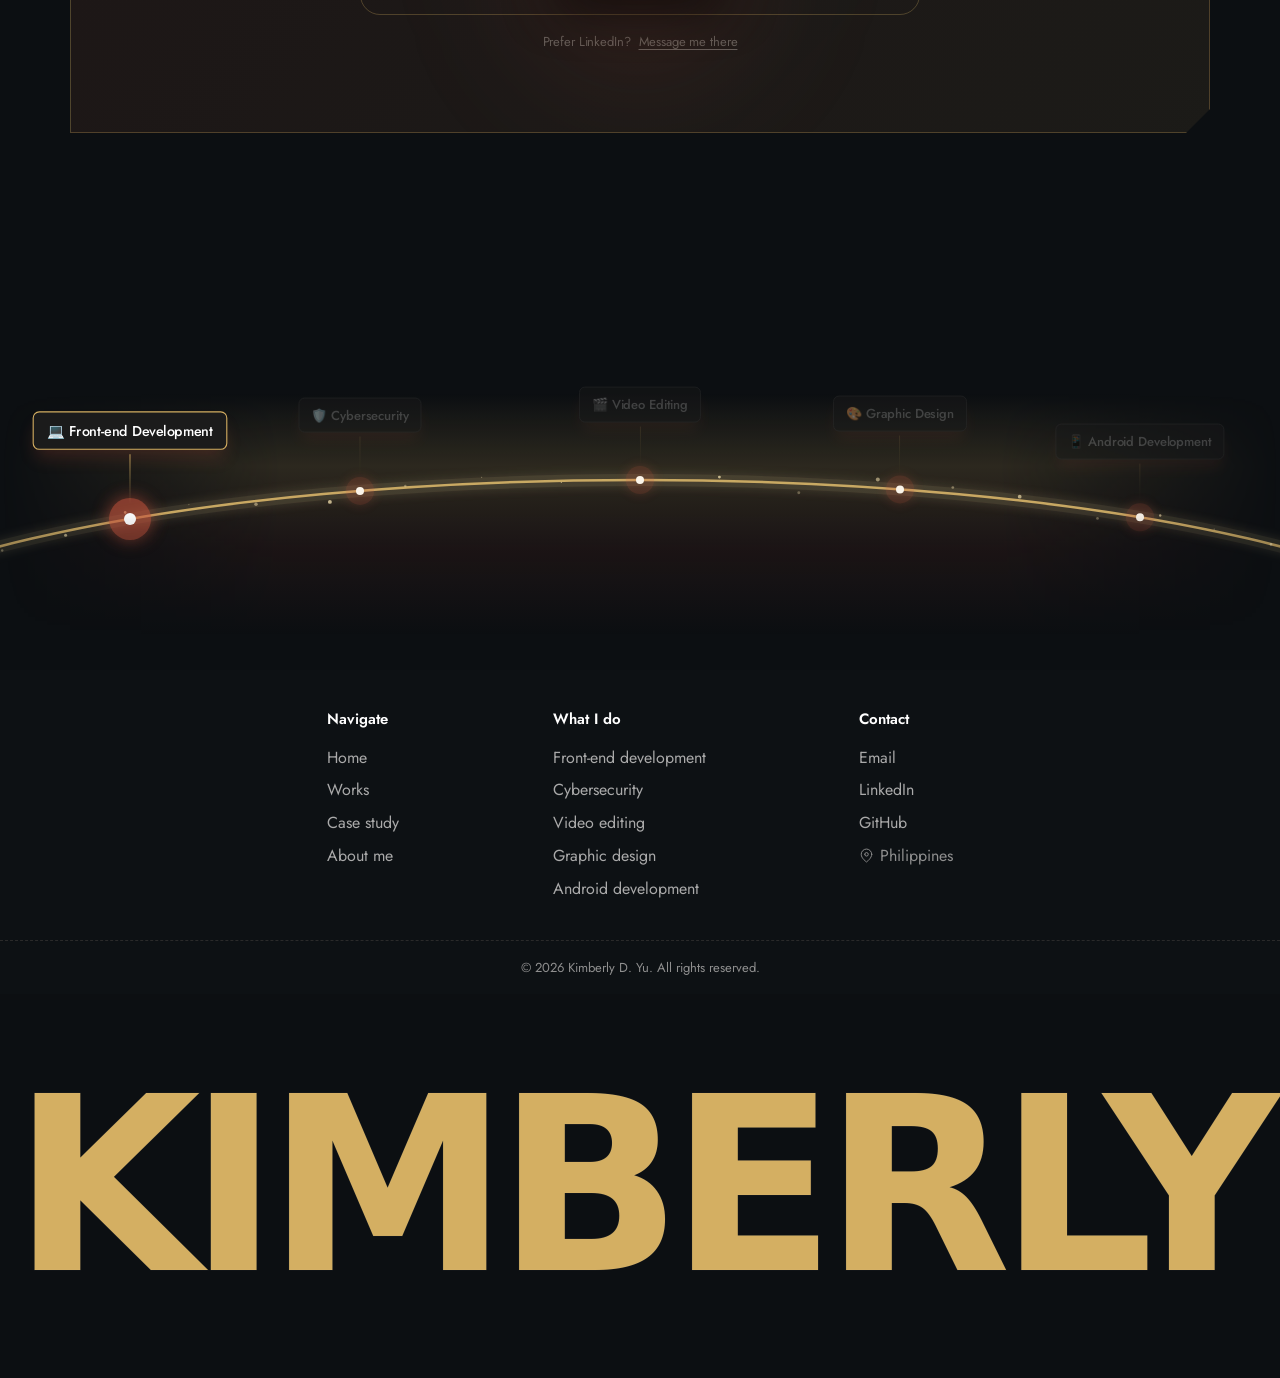
==== commit 188c1b99: "PHINMA Connect: use the real app graphic and describe the real features Co-Authored-By: Claude Opus " ====
--- a/index.html
+++ b/index.html
@@ -21,12 +21,12 @@
   <!-- fonts load without holding up the first paint -->
   <link rel="preload" as="style" href="https://fonts.googleapis.com/css2?family=Cormorant+Garamond:ital,wght@0,500;0,600;0,700;1,500;1,600&family=Jost:wght@400;500;600;700&family=Ma+Shan+Zheng&display=swap" onload="this.onload=null;this.rel='stylesheet'" />
   <noscript><link rel="stylesheet" href="https://fonts.googleapis.com/css2?family=Cormorant+Garamond:ital,wght@0,500;0,600;0,700;1,500;1,600&family=Jost:wght@400;500;600;700&family=Ma+Shan+Zheng&display=swap" /></noscript>
-  <link rel="stylesheet" href="site-footer.css?v=20261121q" />
-  <link rel="stylesheet" href="site-motion.css?v=20261121q" />
-  <link rel="stylesheet" href="site-buttons.css?v=20261121q" />
-  <link rel="stylesheet" href="site-cursor.css?v=20261121q" />
-  <link rel="stylesheet" href="site-cta.css?v=20261121q" />
-  <link rel="stylesheet" href="site-showcase.css?v=20261121q" />
+  <link rel="stylesheet" href="site-footer.css?v=20261121r" />
+  <link rel="stylesheet" href="site-motion.css?v=20261121r" />
+  <link rel="stylesheet" href="site-buttons.css?v=20261121r" />
+  <link rel="stylesheet" href="site-cursor.css?v=20261121r" />
+  <link rel="stylesheet" href="site-cta.css?v=20261121r" />
+  <link rel="stylesheet" href="site-showcase.css?v=20261121r" />
   <style>
     /* ============ THEME TOKENS ============ */
     :root {
@@ -594,7 +594,7 @@
           <a class="pf-file" hidden href="#projects" data-project="counter" aria-haspopup="dialog"><span class="pf-thumb"><img src="media/counter-app.webp" alt="" loading="lazy"></span><strong>Simple Counter</strong><span class="pf-sub">Kotlin</span></a>
           <a class="pf-file" hidden href="#projects" data-project="kidzo" aria-haspopup="dialog"><span class="pf-thumb"><img src="media/kidzo-mockup.jpg?v=3" alt="" loading="lazy" style="object-position: 50% 45%"></span><strong>Kidzo</strong><span class="pf-sub">Kotlin · Firebase</span></a>
           <a class="pf-file" hidden href="#projects" data-project="ueat" aria-haspopup="dialog"><span class="pf-thumb"><img src="media/ueat-mockup.jpg" alt="" loading="lazy" style="object-position: 50% 45%"></span><strong>U-Eat</strong><span class="pf-sub">Kotlin · Firebase</span></a>
-          <a class="pf-file" hidden href="#projects" data-project="phinma" aria-haspopup="dialog"><span class="pf-thumb"><img src="media/phinma-connect-mockup.jpg" alt="" loading="lazy" style="object-position: 50% 45%"></span><strong>PHINMA Connect</strong><span class="pf-sub">Kotlin · Firebase</span></a>
+          <a class="pf-file" hidden href="#projects" data-project="phinma" aria-haspopup="dialog"><span class="pf-thumb"><img src="media/phinma-connect.webp" alt="" loading="lazy" style="object-position: 74% 50%"></span><strong>PHINMA Connect</strong><span class="pf-sub">Kotlin · Firebase</span></a>
         </div>
         <div class="pf-front" aria-hidden="true"><span class="pf-glass"><span class="pf-label">school projects</span><span class="pf-count">8 files ›</span></span></div>
       </div>
@@ -694,11 +694,11 @@
       <span><a href="index.html#contact">Contact</a> · <a href="https://linkedin.com/in/kimberly-d-yu">LinkedIn</a> · <a href="https://github.com/xiuhuazure">GitHub</a></span>
     </div></div>
   </footer>
-  <script src="site-footer.js?v=20261121q"></script>
-  <script src="site-motion.js?v=20261121q"></script>
-  <script src="site-buttons.js?v=20261121q"></script>
-  <script src="site-cta.js?v=20261121q"></script>
-  <script src="site-showcase.js?v=20261121q"></script>
+  <script src="site-footer.js?v=20261121r"></script>
+  <script src="site-motion.js?v=20261121r"></script>
+  <script src="site-buttons.js?v=20261121r"></script>
+  <script src="site-cta.js?v=20261121r"></script>
+  <script src="site-showcase.js?v=20261121r"></script>
 
   <script>
     // Mobile nav
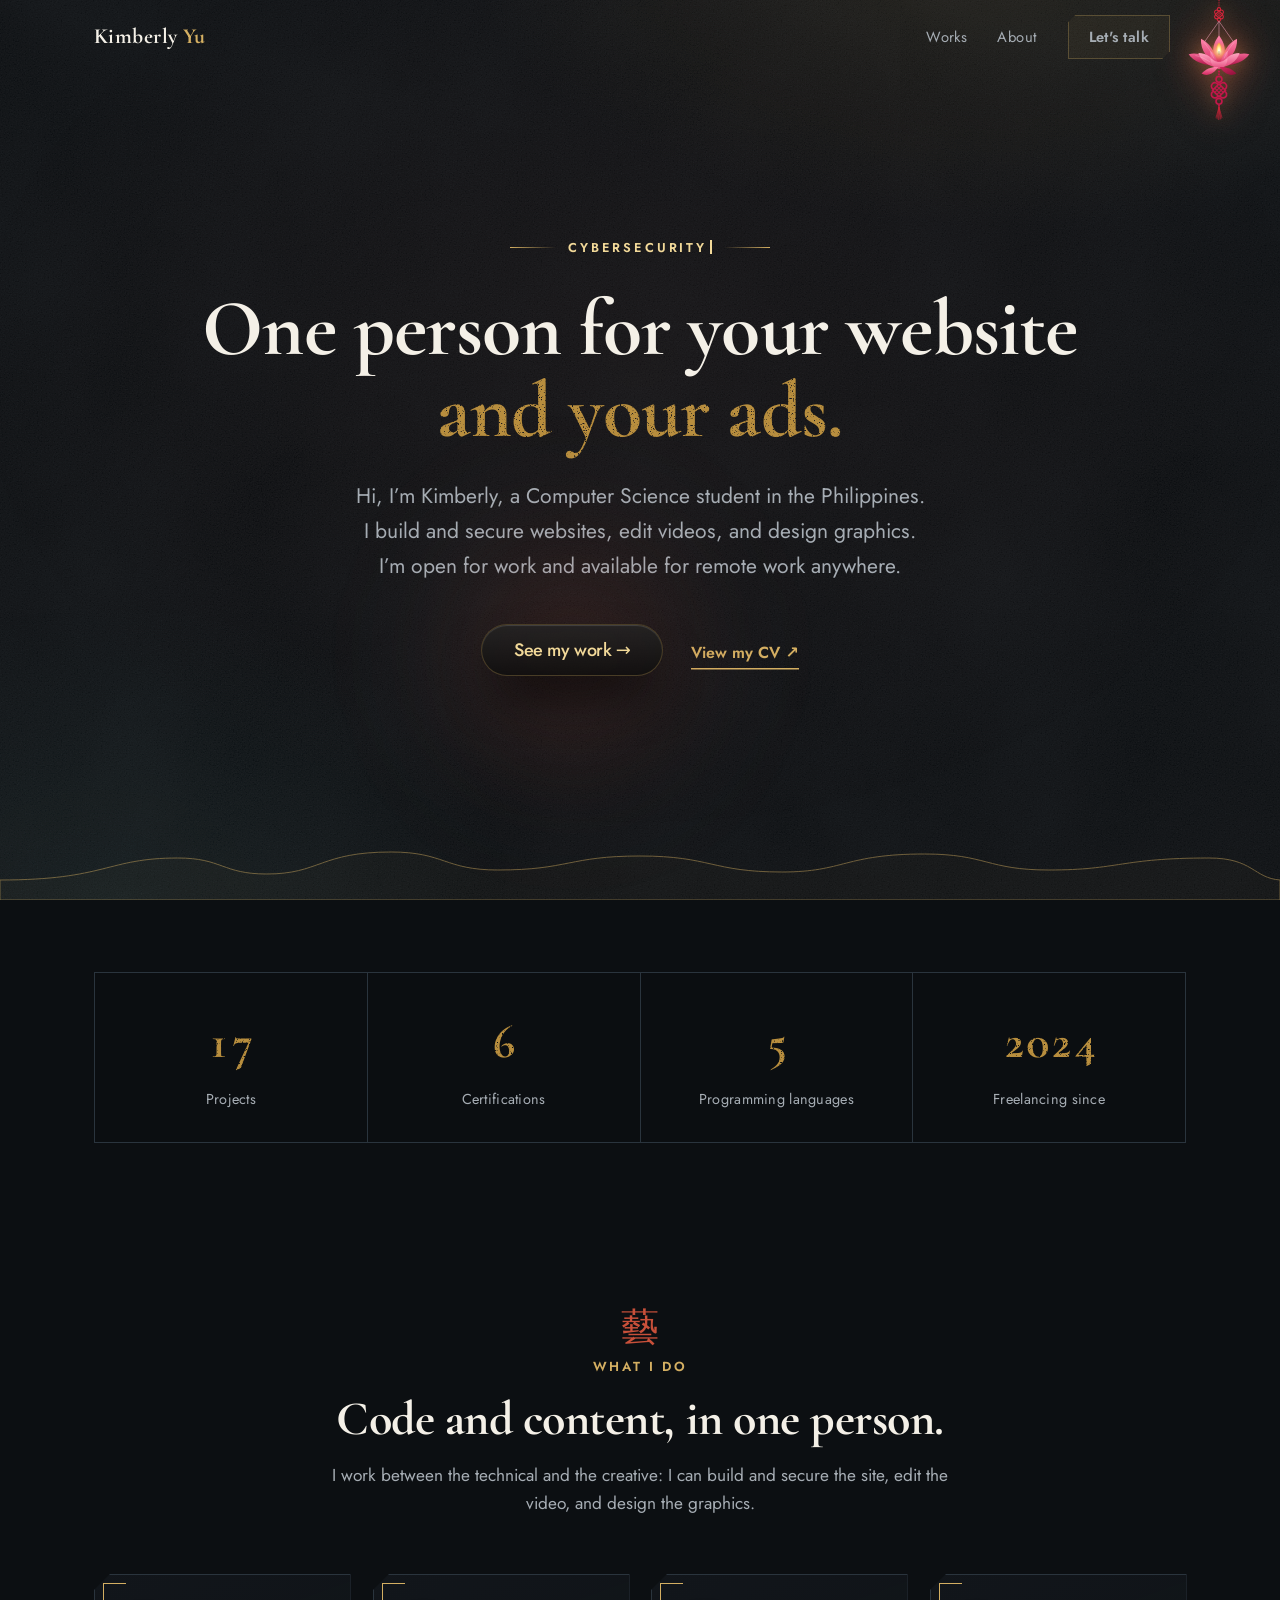
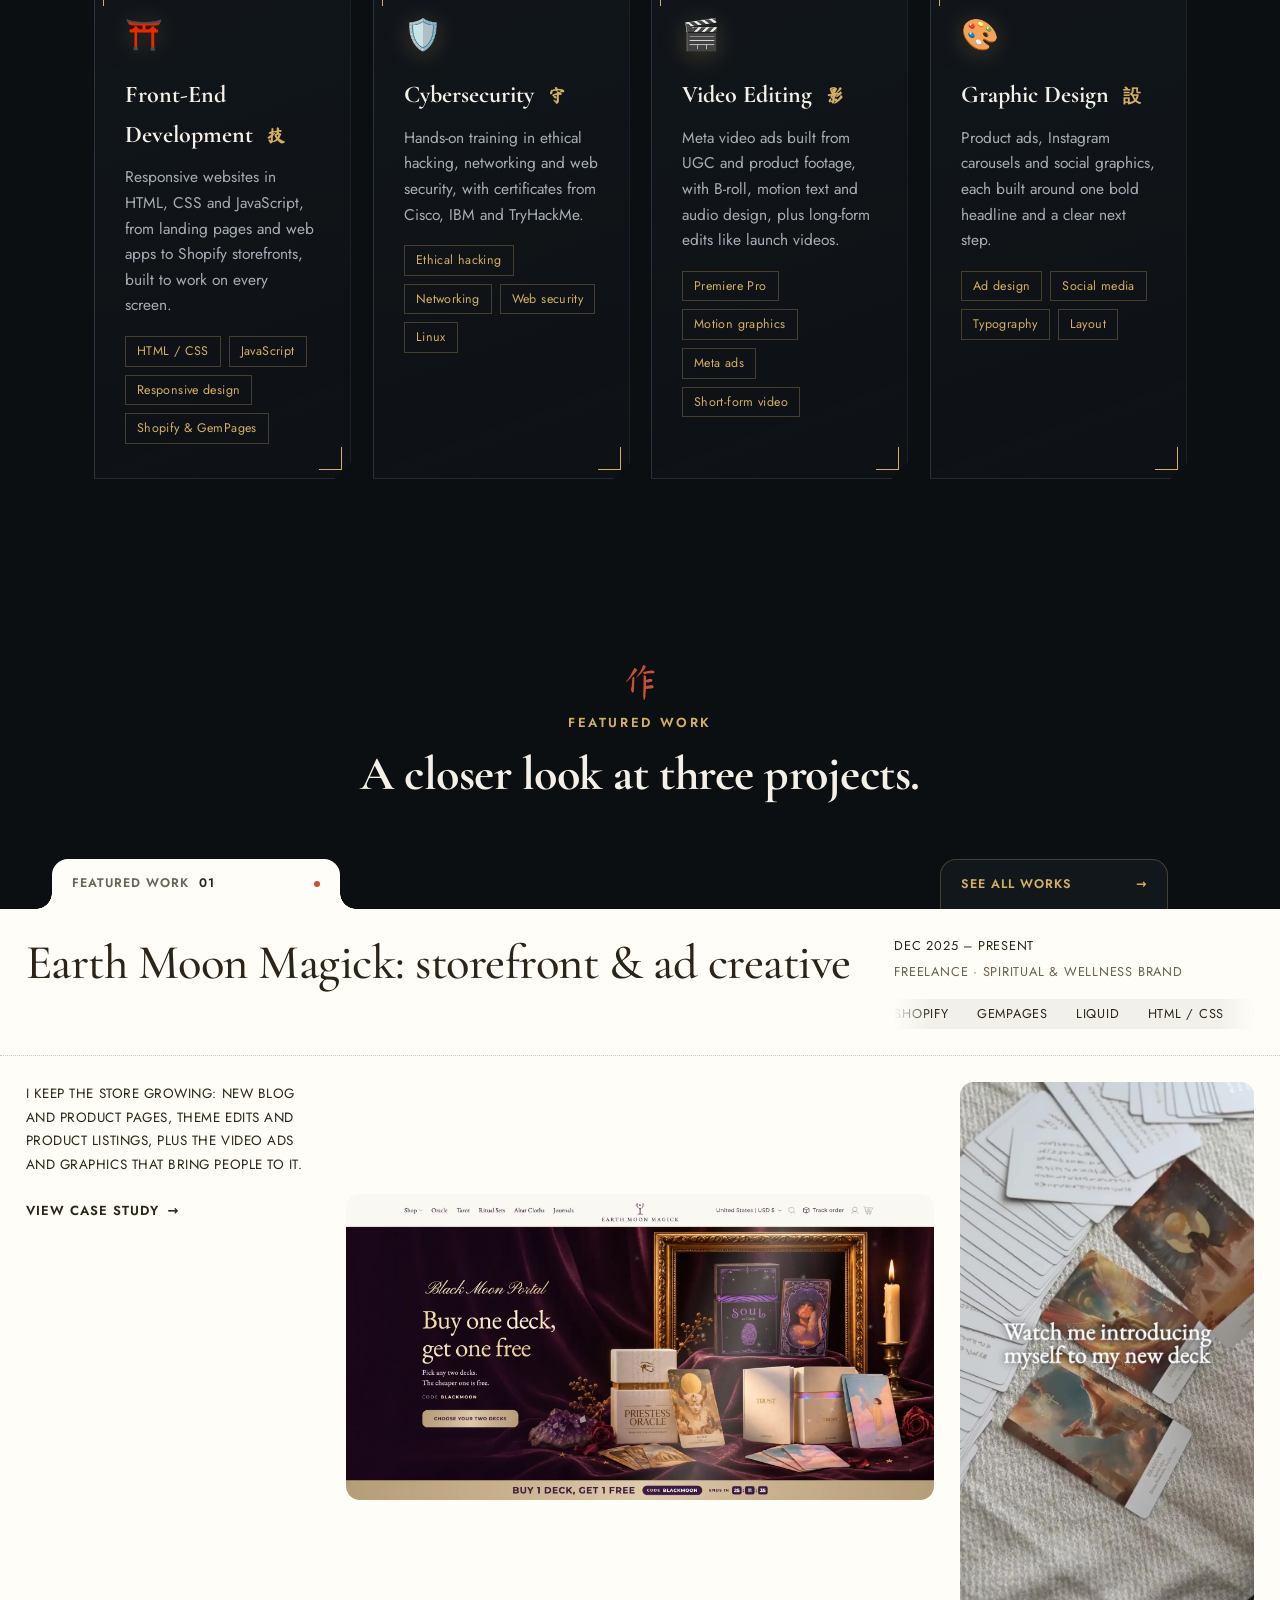
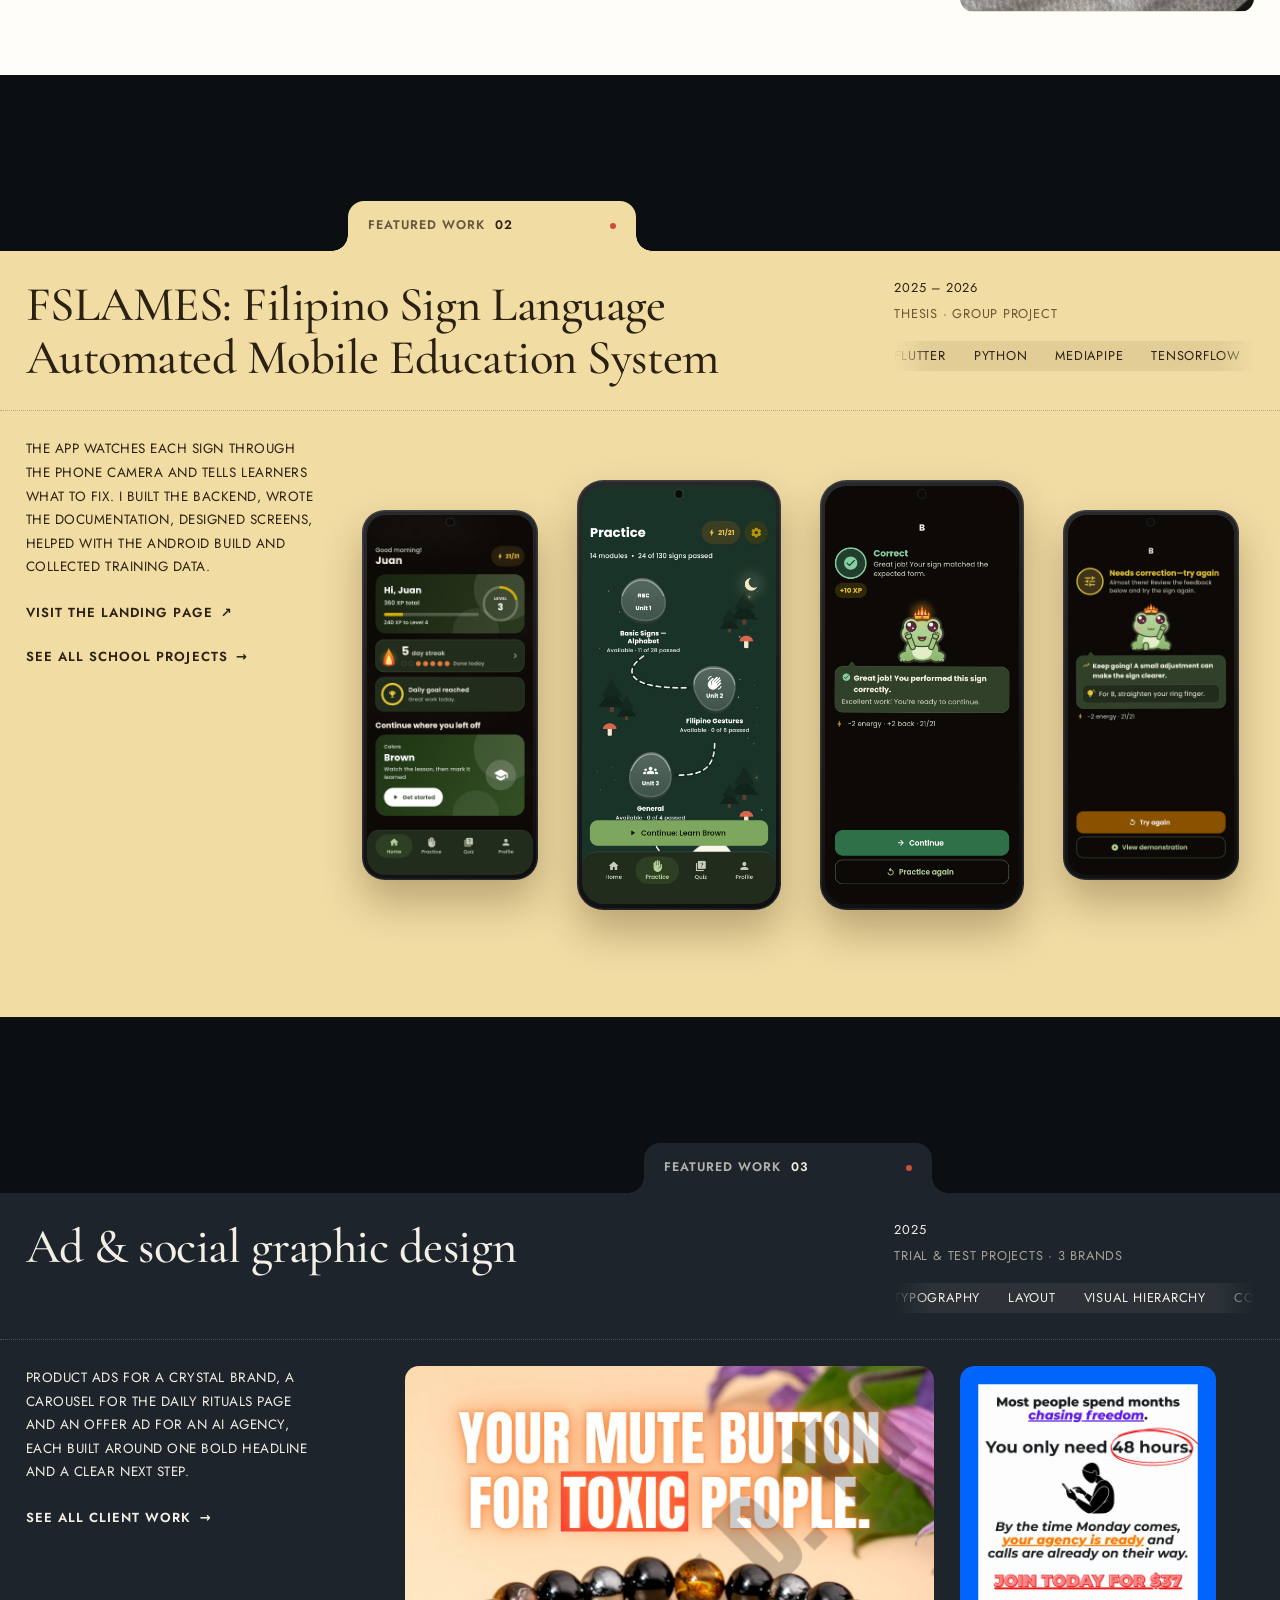
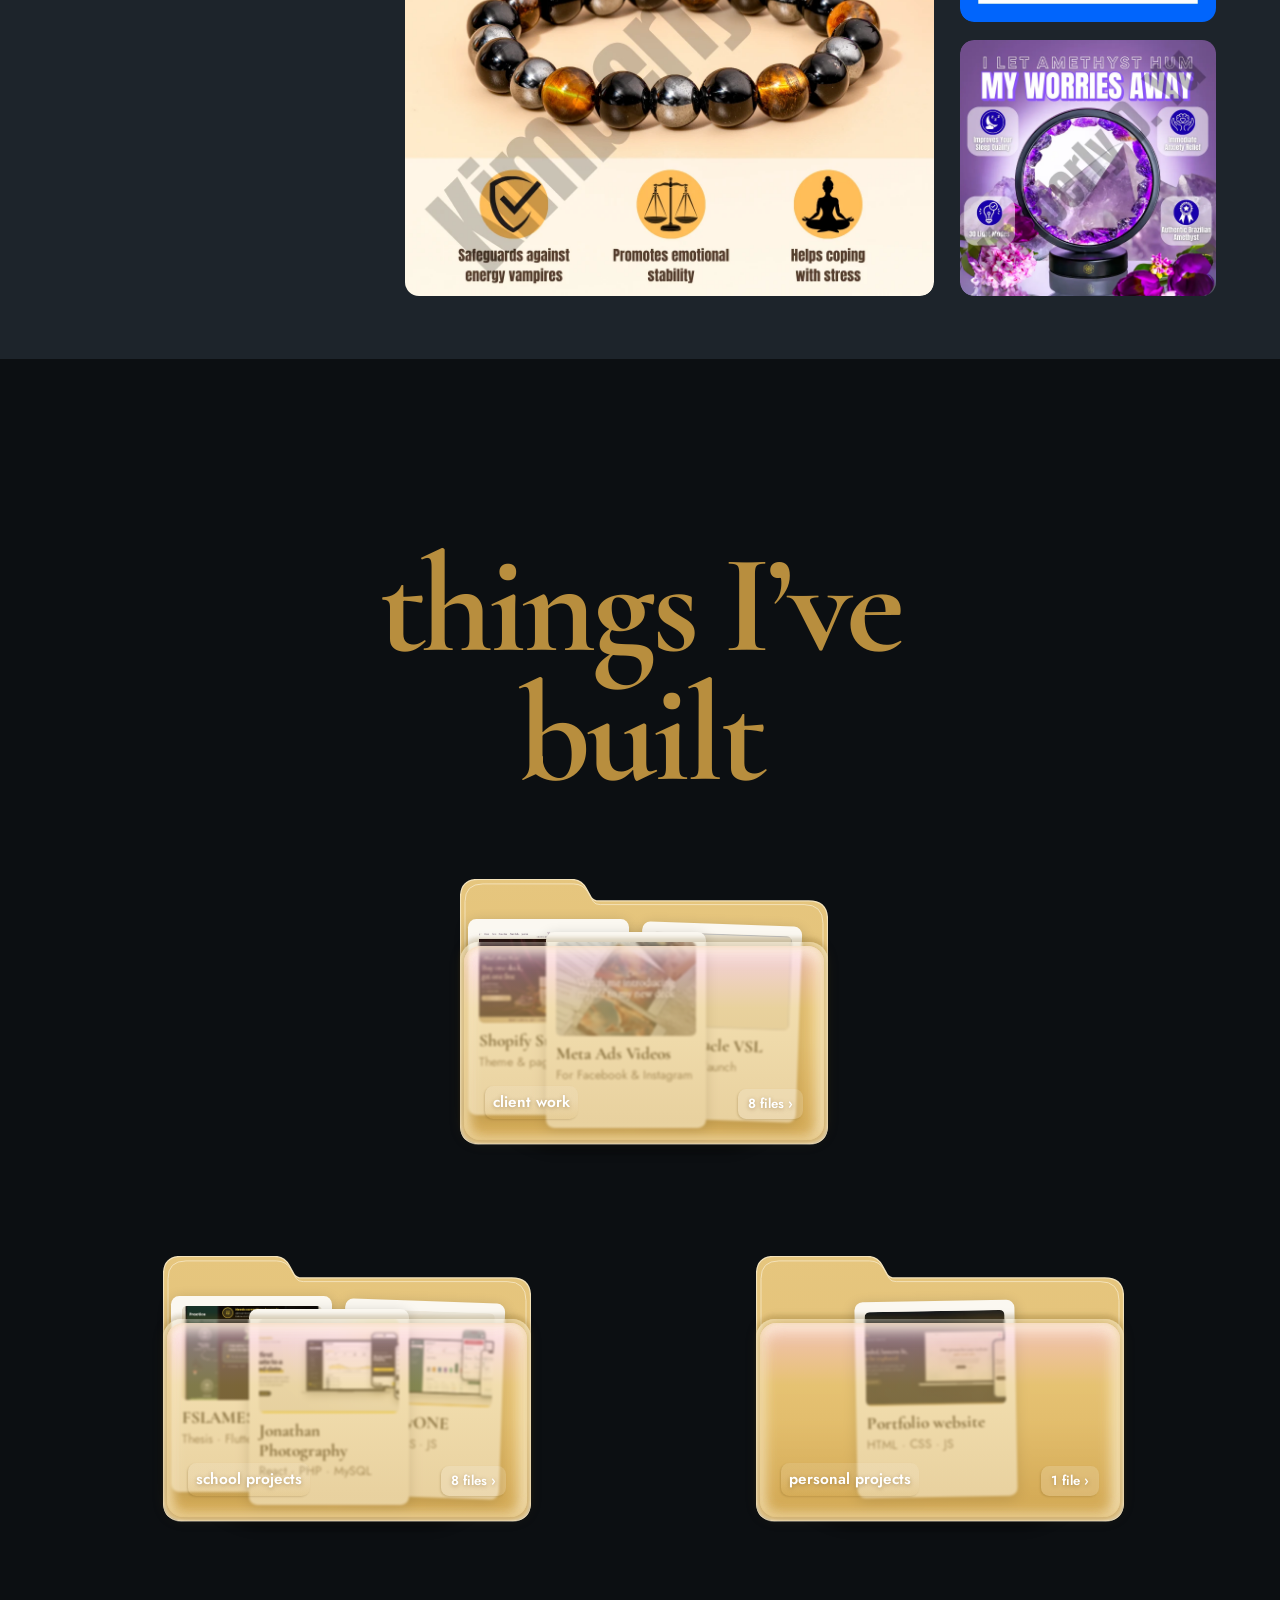
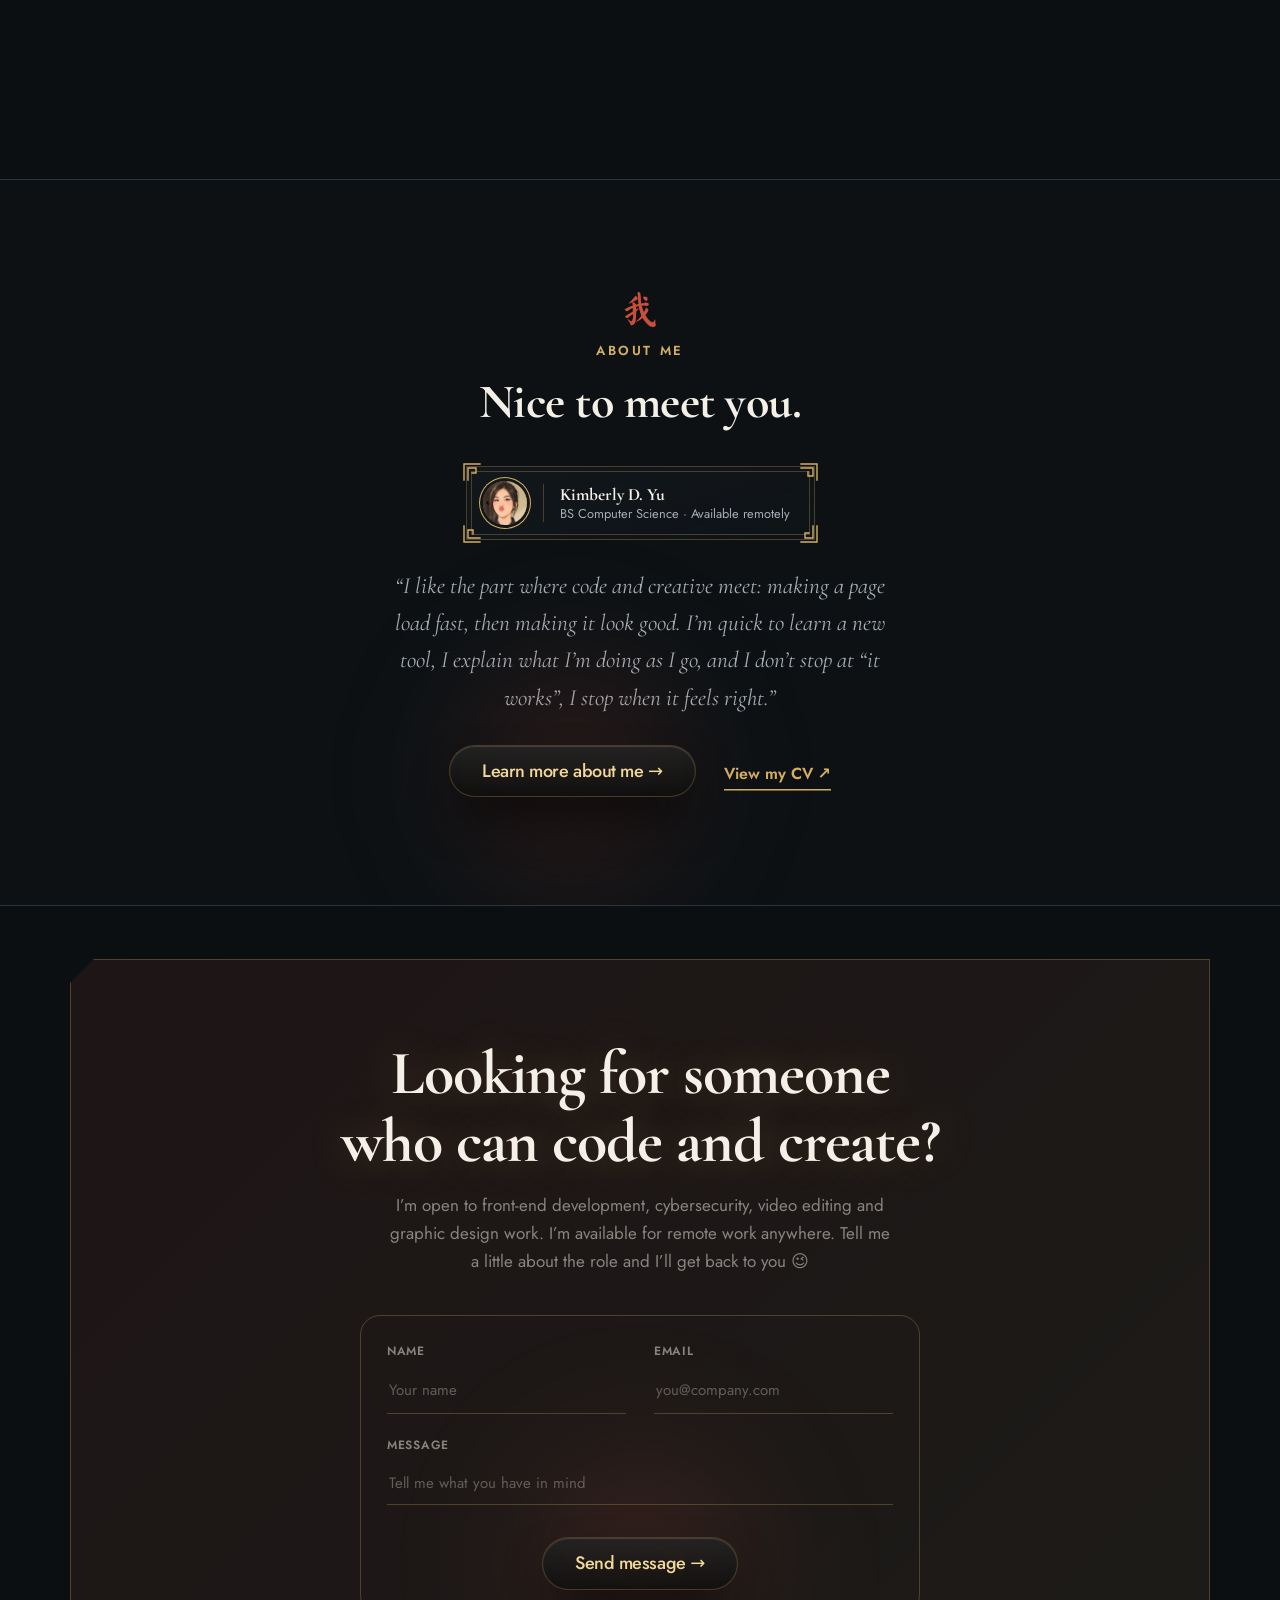
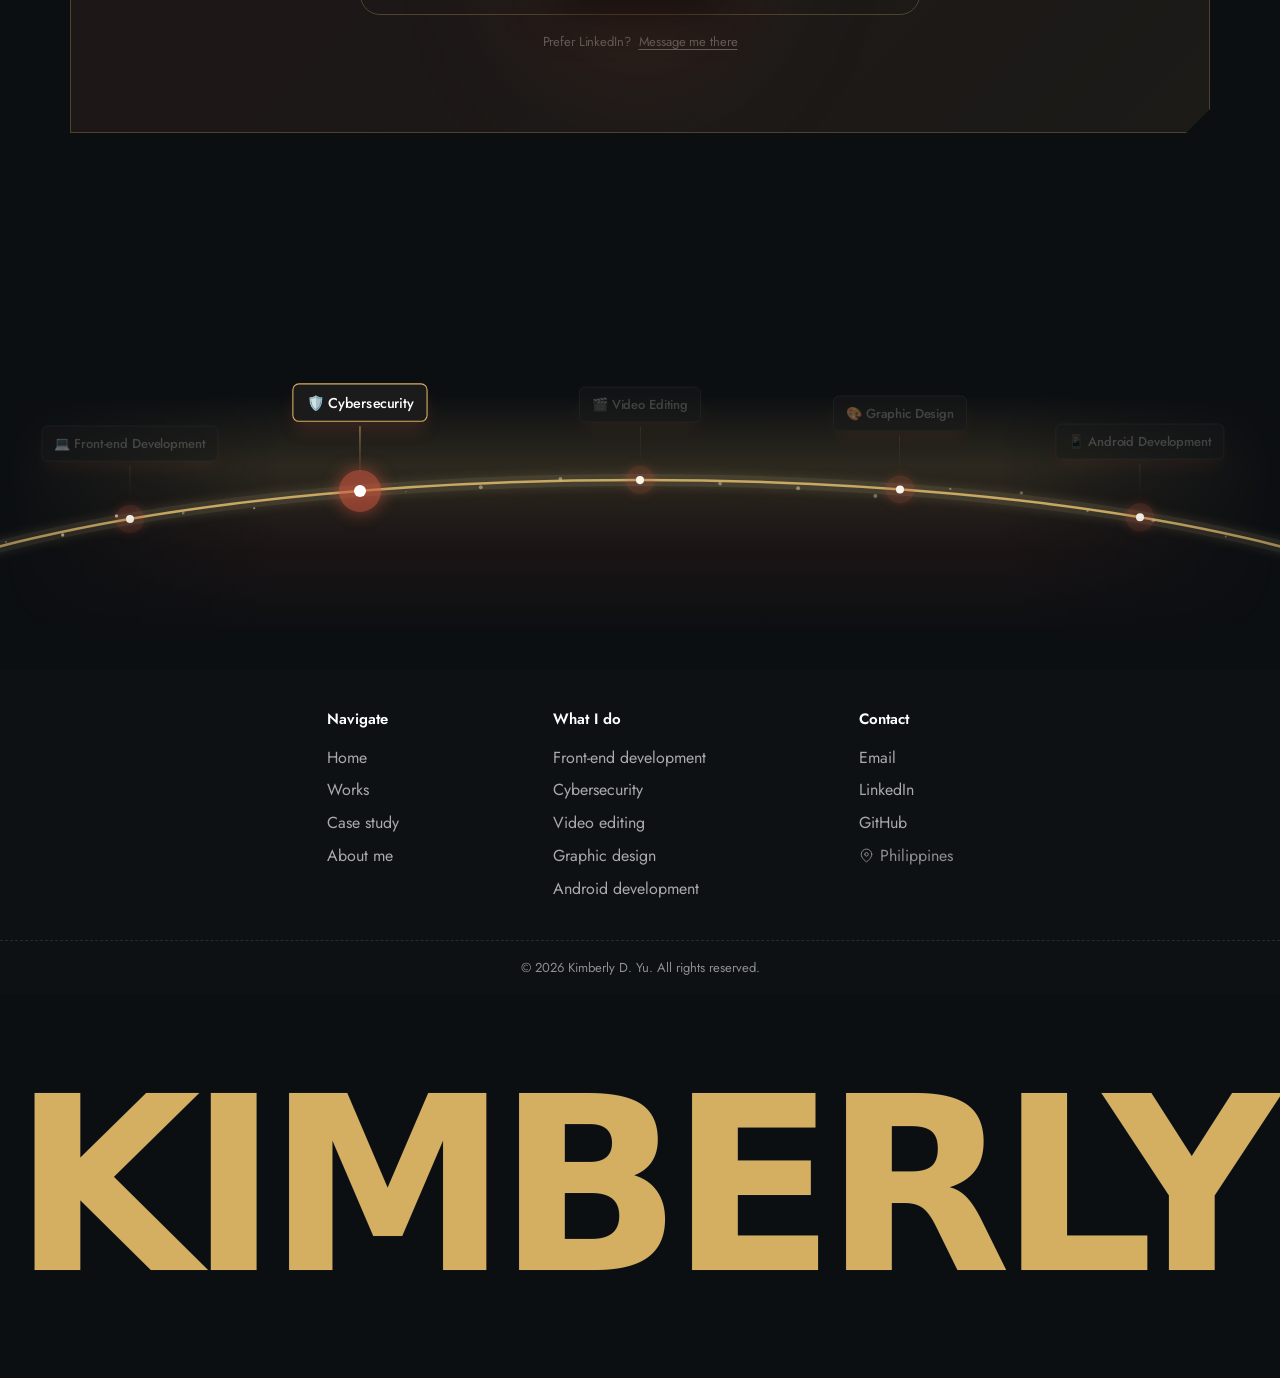
==== commit 7f12a38c: "PHINMA Connect: no GitHub link; portfolio project image retaken from the current site Co-Authored-By" ====
--- a/index.html
+++ b/index.html
@@ -21,12 +21,12 @@
   <!-- fonts load without holding up the first paint -->
   <link rel="preload" as="style" href="https://fonts.googleapis.com/css2?family=Cormorant+Garamond:ital,wght@0,500;0,600;0,700;1,500;1,600&family=Jost:wght@400;500;600;700&family=Ma+Shan+Zheng&display=swap" onload="this.onload=null;this.rel='stylesheet'" />
   <noscript><link rel="stylesheet" href="https://fonts.googleapis.com/css2?family=Cormorant+Garamond:ital,wght@0,500;0,600;0,700;1,500;1,600&family=Jost:wght@400;500;600;700&family=Ma+Shan+Zheng&display=swap" /></noscript>
-  <link rel="stylesheet" href="site-footer.css?v=20261121r" />
-  <link rel="stylesheet" href="site-motion.css?v=20261121r" />
-  <link rel="stylesheet" href="site-buttons.css?v=20261121r" />
-  <link rel="stylesheet" href="site-cursor.css?v=20261121r" />
-  <link rel="stylesheet" href="site-cta.css?v=20261121r" />
-  <link rel="stylesheet" href="site-showcase.css?v=20261121r" />
+  <link rel="stylesheet" href="site-footer.css?v=20261121s" />
+  <link rel="stylesheet" href="site-motion.css?v=20261121s" />
+  <link rel="stylesheet" href="site-buttons.css?v=20261121s" />
+  <link rel="stylesheet" href="site-cursor.css?v=20261121s" />
+  <link rel="stylesheet" href="site-cta.css?v=20261121s" />
+  <link rel="stylesheet" href="site-showcase.css?v=20261121s" />
   <style>
     /* ============ THEME TOKENS ============ */
     :root {
@@ -603,7 +603,7 @@
       <div class="pf-move">
         <div class="pf-back" aria-hidden="true"></div>
         <div class="pf-files n1">
-          <a class="pf-file" href="#projects" data-project="portfolio" aria-haspopup="dialog"><span class="pf-thumb"><img src="media/portfolio-site.jpg?v=2" alt="" loading="lazy"></span><strong>Portfolio website</strong><span class="pf-sub">HTML · CSS · JS</span></a>
+          <a class="pf-file" href="#projects" data-project="portfolio" aria-haspopup="dialog"><span class="pf-thumb"><img src="media/portfolio-site.jpg?v=3" alt="" loading="lazy"></span><strong>Portfolio website</strong><span class="pf-sub">HTML · CSS · JS</span></a>
         </div>
         <div class="pf-front" aria-hidden="true"><span class="pf-glass"><span class="pf-label">personal projects</span><span class="pf-count">1 file ›</span></span></div>
       </div>
@@ -694,11 +694,11 @@
       <span><a href="index.html#contact">Contact</a> · <a href="https://linkedin.com/in/kimberly-d-yu">LinkedIn</a> · <a href="https://github.com/xiuhuazure">GitHub</a></span>
     </div></div>
   </footer>
-  <script src="site-footer.js?v=20261121r"></script>
-  <script src="site-motion.js?v=20261121r"></script>
-  <script src="site-buttons.js?v=20261121r"></script>
-  <script src="site-cta.js?v=20261121r"></script>
-  <script src="site-showcase.js?v=20261121r"></script>
+  <script src="site-footer.js?v=20261121s"></script>
+  <script src="site-motion.js?v=20261121s"></script>
+  <script src="site-buttons.js?v=20261121s"></script>
+  <script src="site-cta.js?v=20261121s"></script>
+  <script src="site-showcase.js?v=20261121s"></script>
 
   <script>
     // Mobile nav
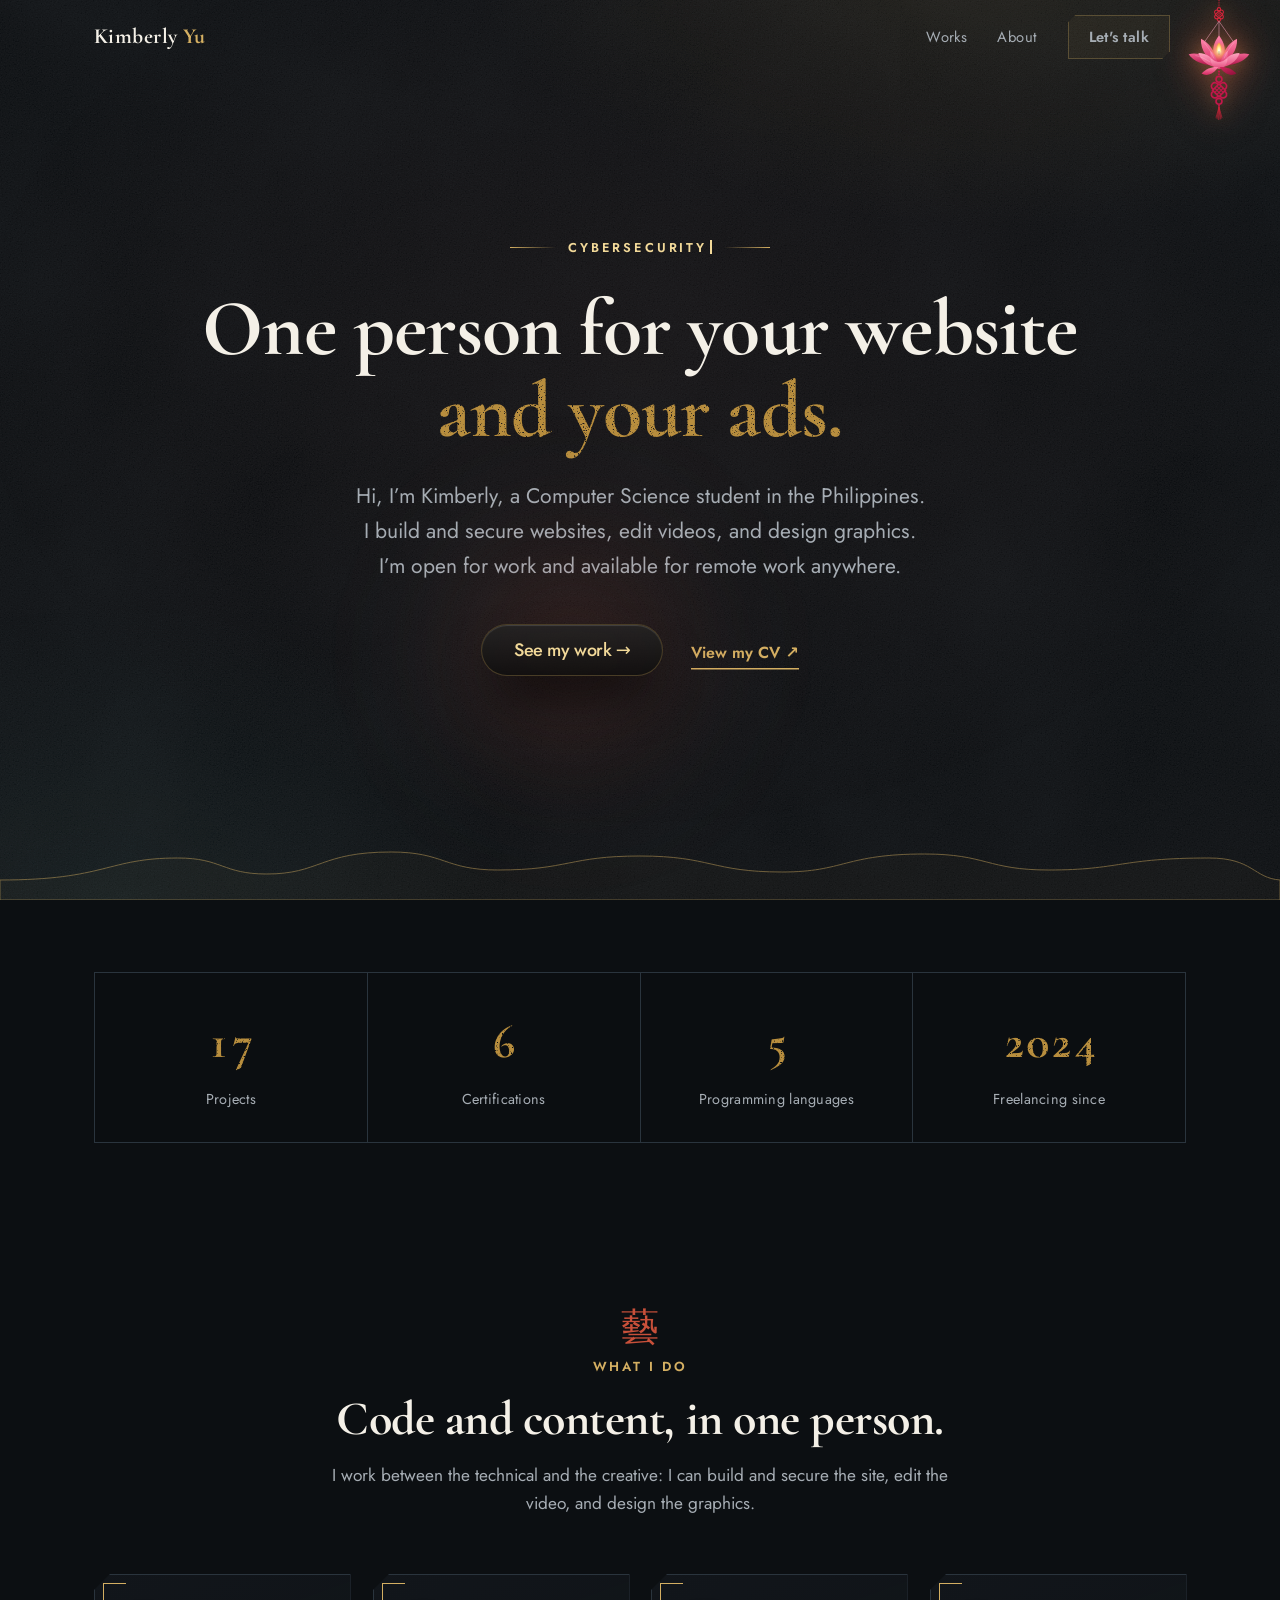
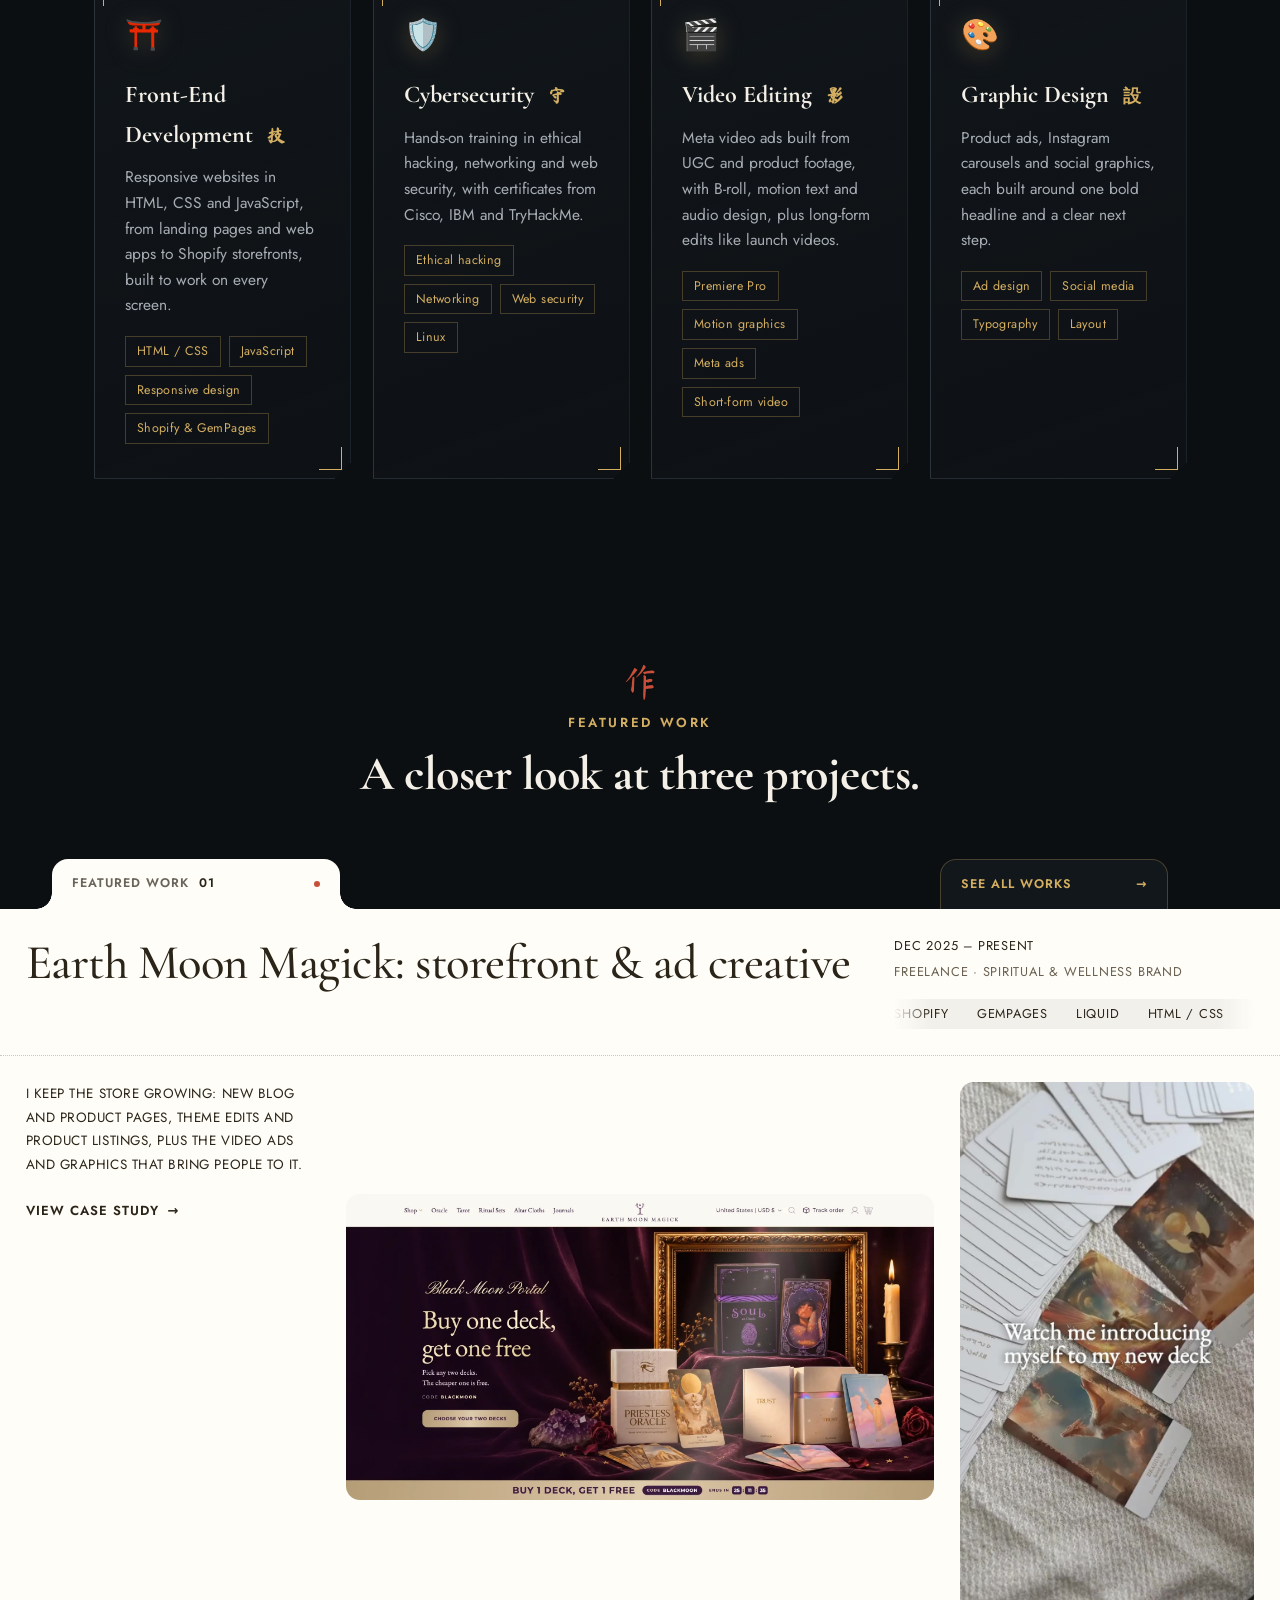
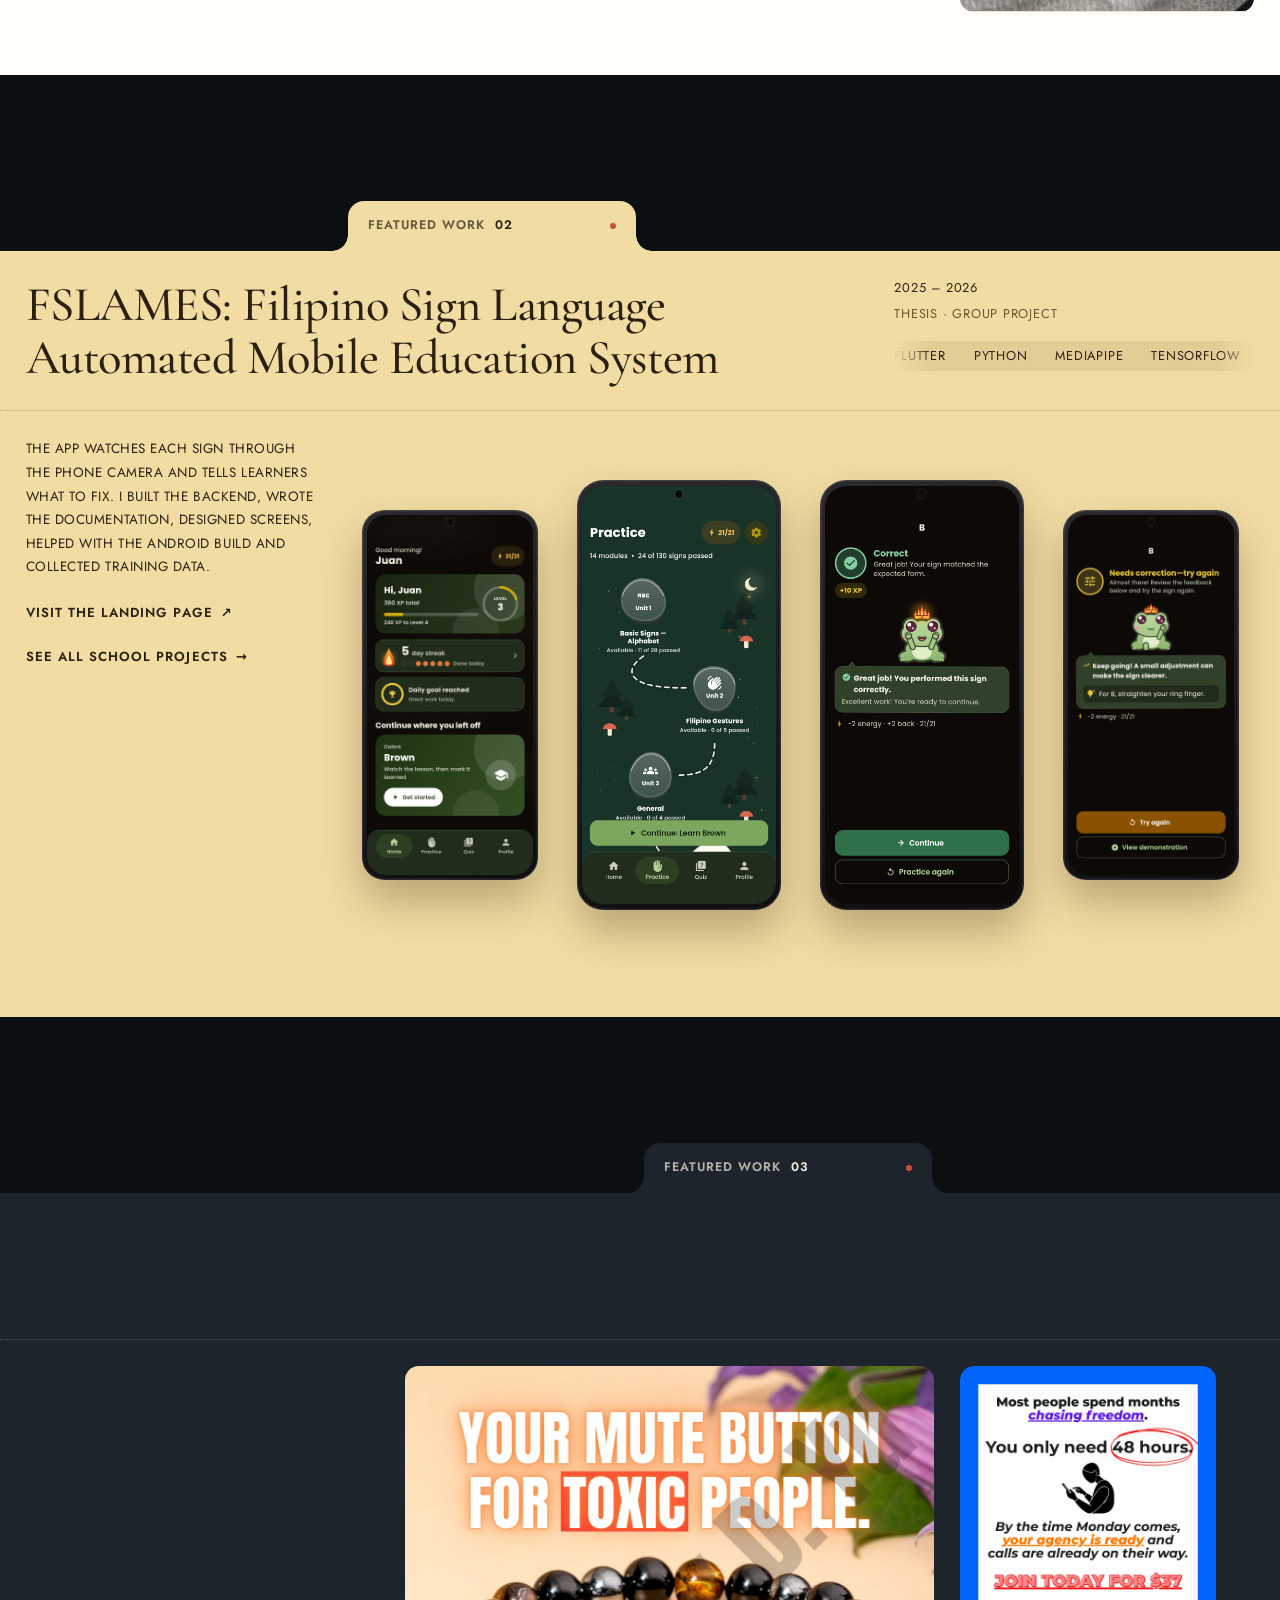
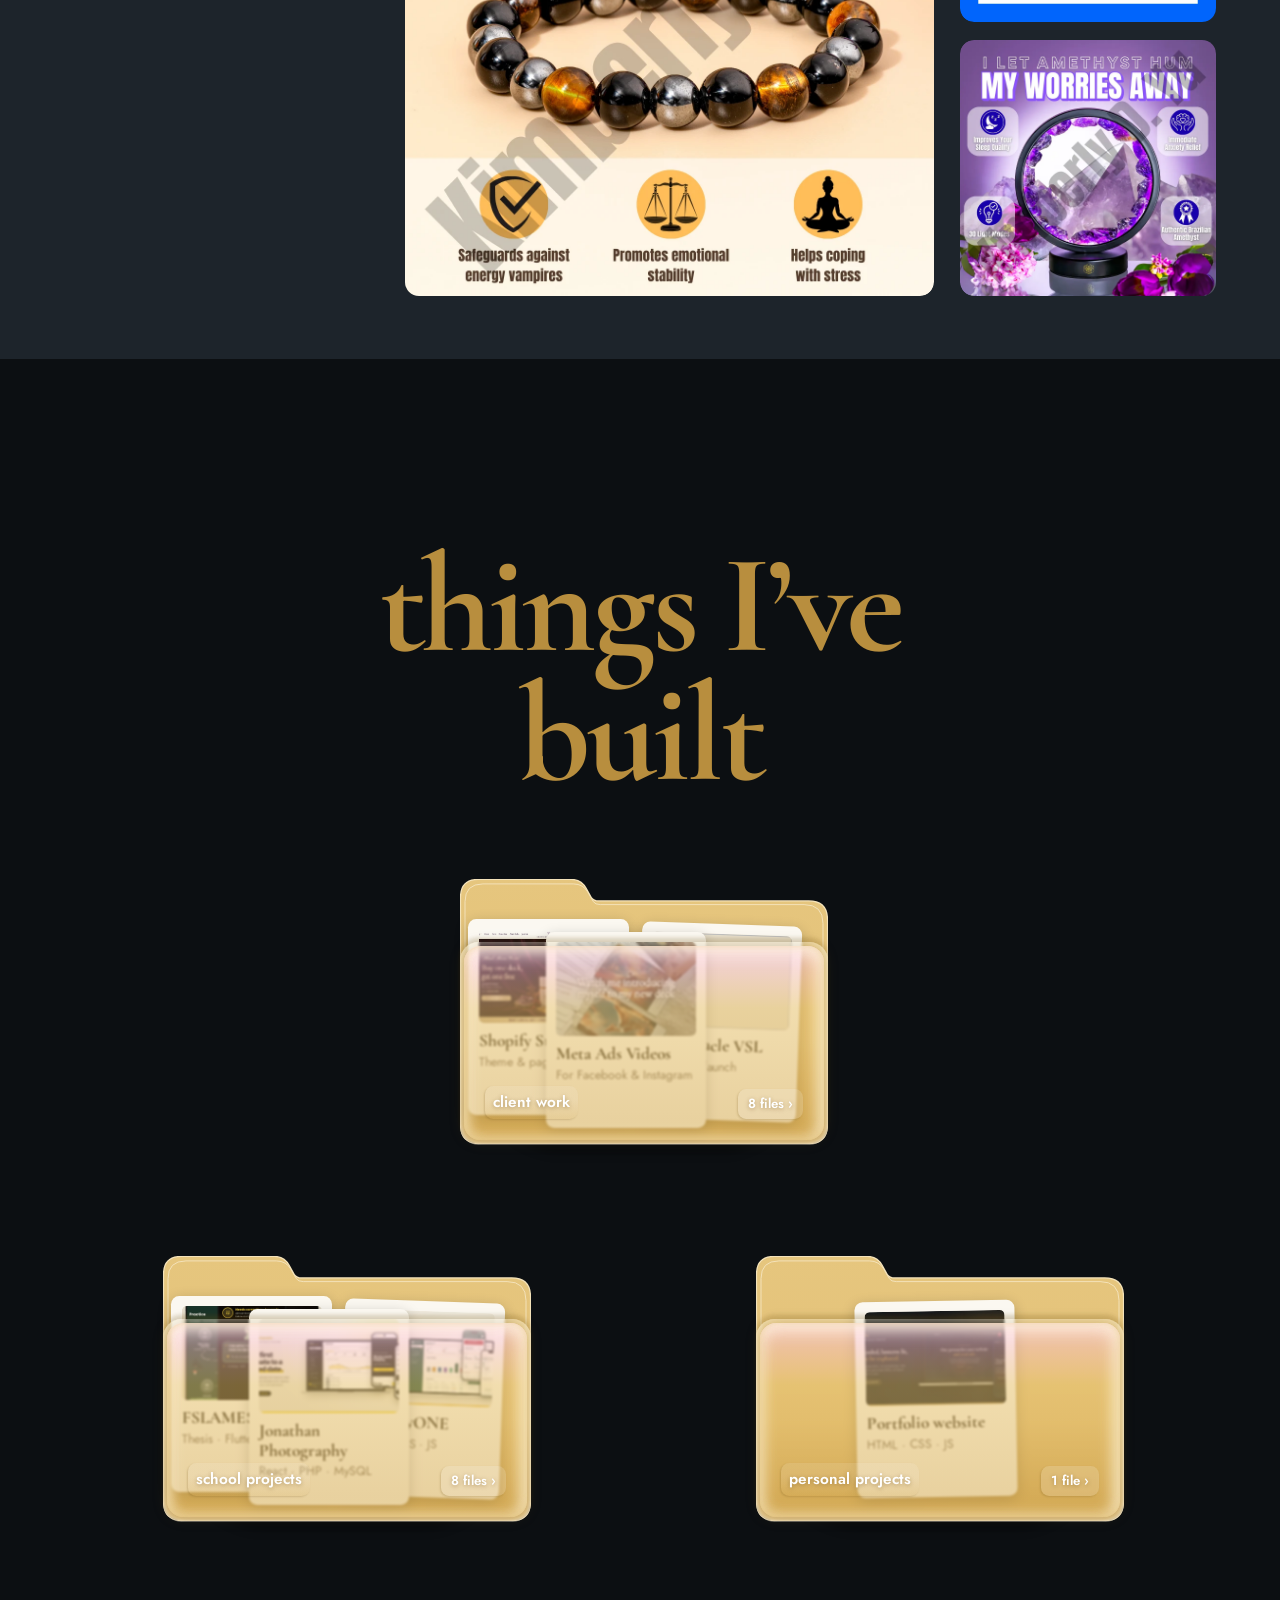
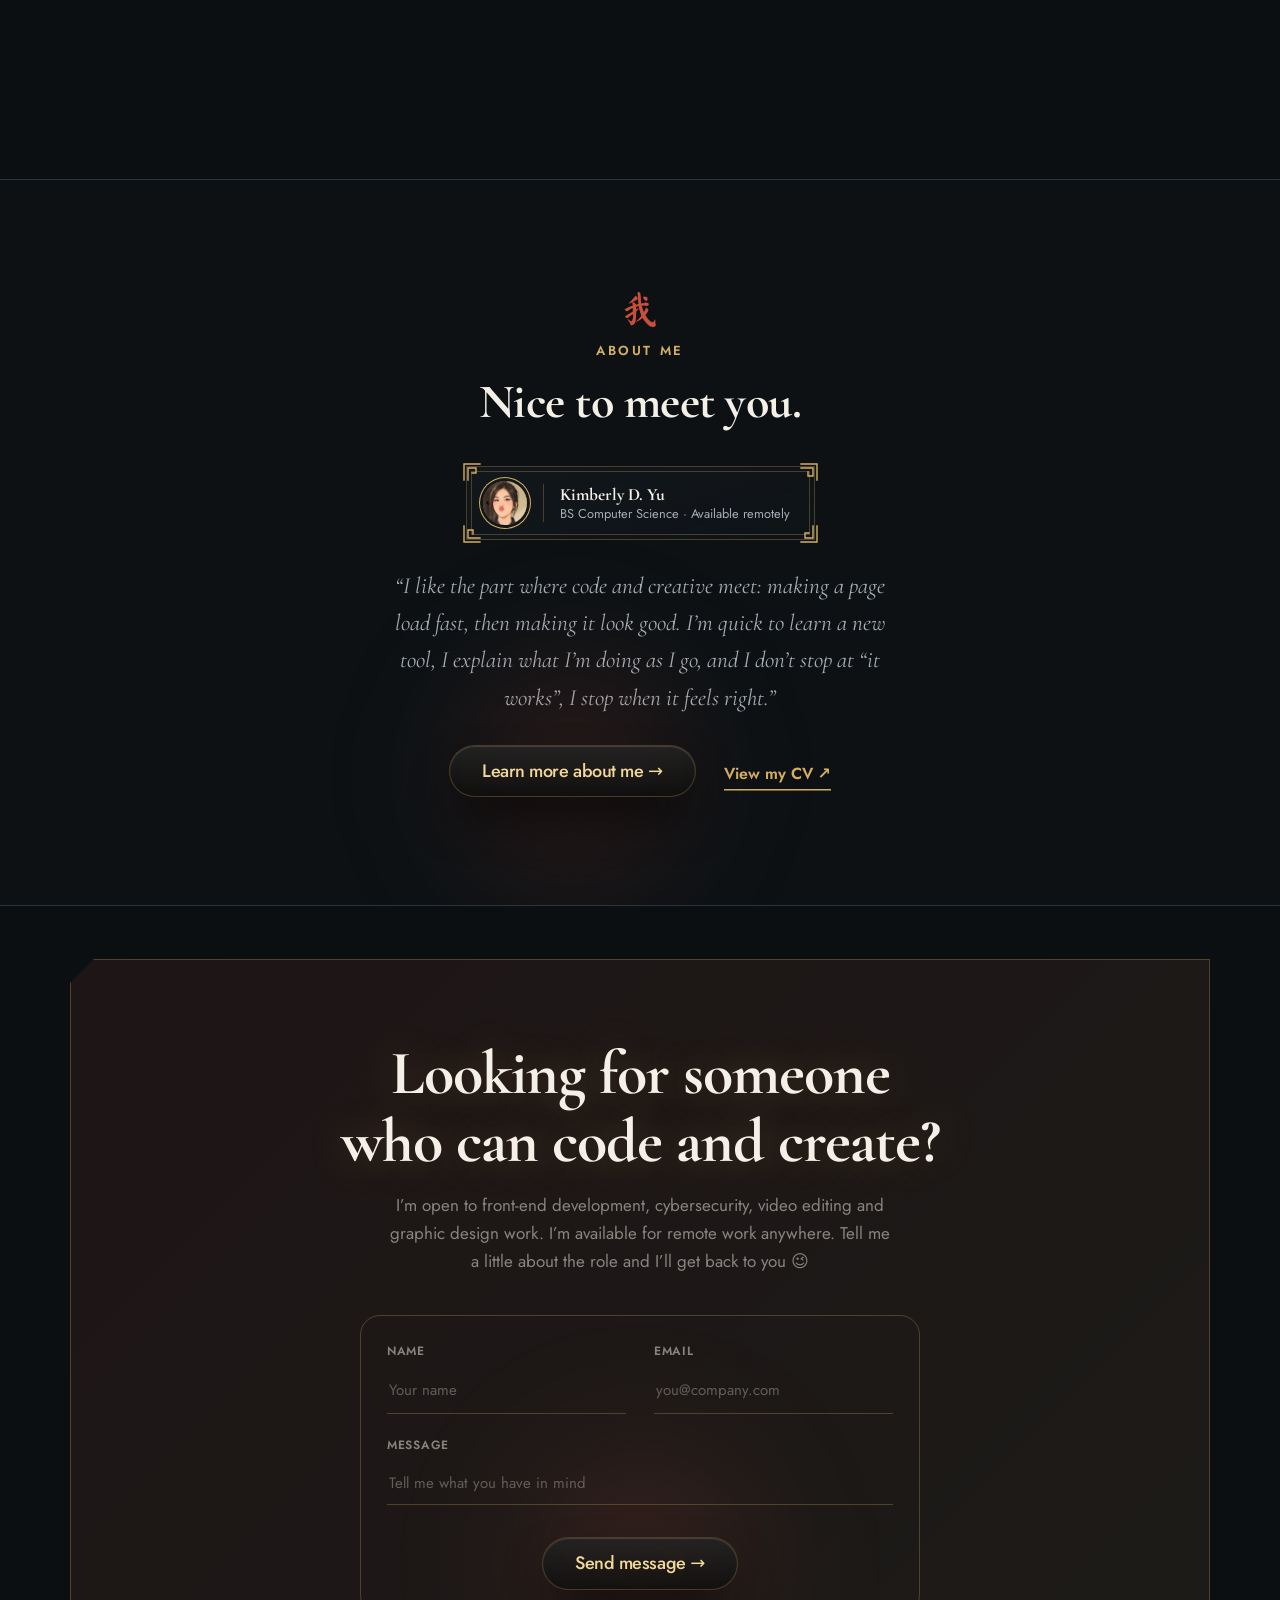
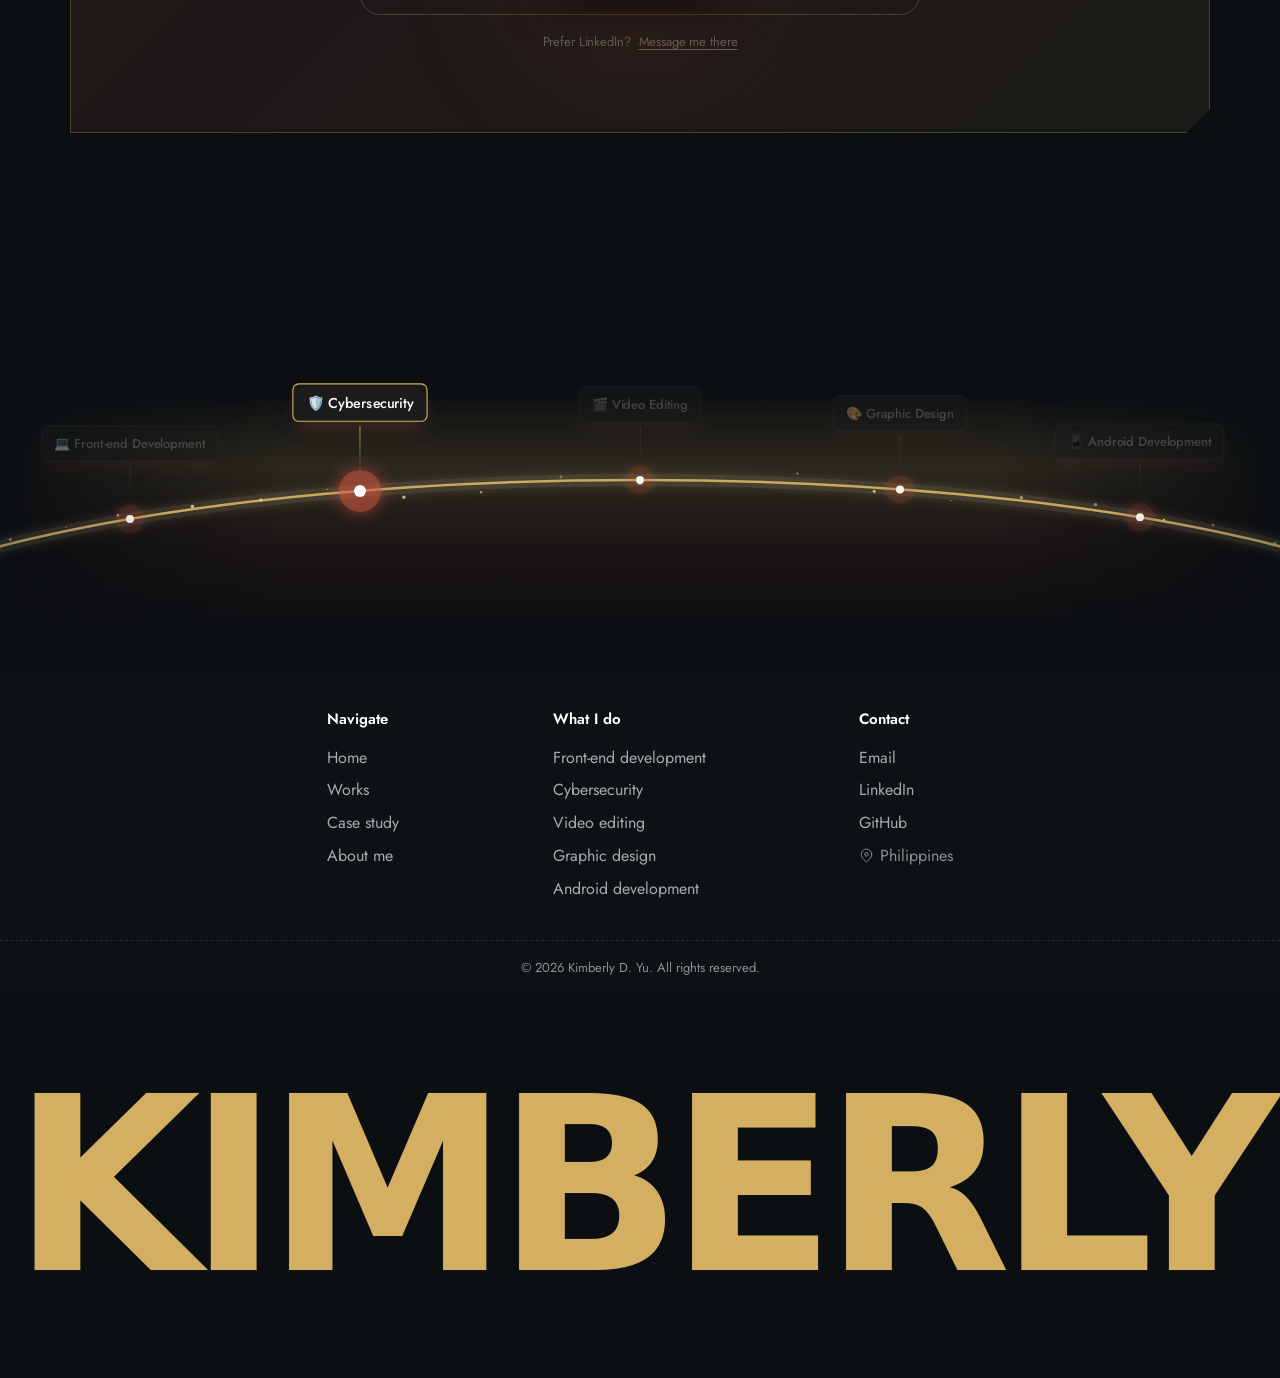
==== commit 86b03fad: "Portfolio project image in dark mode Co-Authored-By: Claude Opus 5.5 <noreply@anthropic.com> Claude-" ====
--- a/index.html
+++ b/index.html
@@ -21,12 +21,12 @@
   <!-- fonts load without holding up the first paint -->
   <link rel="preload" as="style" href="https://fonts.googleapis.com/css2?family=Cormorant+Garamond:ital,wght@0,500;0,600;0,700;1,500;1,600&family=Jost:wght@400;500;600;700&family=Ma+Shan+Zheng&display=swap" onload="this.onload=null;this.rel='stylesheet'" />
   <noscript><link rel="stylesheet" href="https://fonts.googleapis.com/css2?family=Cormorant+Garamond:ital,wght@0,500;0,600;0,700;1,500;1,600&family=Jost:wght@400;500;600;700&family=Ma+Shan+Zheng&display=swap" /></noscript>
-  <link rel="stylesheet" href="site-footer.css?v=20261121s" />
-  <link rel="stylesheet" href="site-motion.css?v=20261121s" />
-  <link rel="stylesheet" href="site-buttons.css?v=20261121s" />
-  <link rel="stylesheet" href="site-cursor.css?v=20261121s" />
-  <link rel="stylesheet" href="site-cta.css?v=20261121s" />
-  <link rel="stylesheet" href="site-showcase.css?v=20261121s" />
+  <link rel="stylesheet" href="site-footer.css?v=20261121t" />
+  <link rel="stylesheet" href="site-motion.css?v=20261121t" />
+  <link rel="stylesheet" href="site-buttons.css?v=20261121t" />
+  <link rel="stylesheet" href="site-cursor.css?v=20261121t" />
+  <link rel="stylesheet" href="site-cta.css?v=20261121t" />
+  <link rel="stylesheet" href="site-showcase.css?v=20261121t" />
   <style>
     /* ============ THEME TOKENS ============ */
     :root {
@@ -603,7 +603,7 @@
       <div class="pf-move">
         <div class="pf-back" aria-hidden="true"></div>
         <div class="pf-files n1">
-          <a class="pf-file" href="#projects" data-project="portfolio" aria-haspopup="dialog"><span class="pf-thumb"><img src="media/portfolio-site.jpg?v=3" alt="" loading="lazy"></span><strong>Portfolio website</strong><span class="pf-sub">HTML · CSS · JS</span></a>
+          <a class="pf-file" href="#projects" data-project="portfolio" aria-haspopup="dialog"><span class="pf-thumb"><img src="media/portfolio-site.jpg?v=4" alt="" loading="lazy"></span><strong>Portfolio website</strong><span class="pf-sub">HTML · CSS · JS</span></a>
         </div>
         <div class="pf-front" aria-hidden="true"><span class="pf-glass"><span class="pf-label">personal projects</span><span class="pf-count">1 file ›</span></span></div>
       </div>
@@ -694,11 +694,11 @@
       <span><a href="index.html#contact">Contact</a> · <a href="https://linkedin.com/in/kimberly-d-yu">LinkedIn</a> · <a href="https://github.com/xiuhuazure">GitHub</a></span>
     </div></div>
   </footer>
-  <script src="site-footer.js?v=20261121s"></script>
-  <script src="site-motion.js?v=20261121s"></script>
-  <script src="site-buttons.js?v=20261121s"></script>
-  <script src="site-cta.js?v=20261121s"></script>
-  <script src="site-showcase.js?v=20261121s"></script>
+  <script src="site-footer.js?v=20261121t"></script>
+  <script src="site-motion.js?v=20261121t"></script>
+  <script src="site-buttons.js?v=20261121t"></script>
+  <script src="site-cta.js?v=20261121t"></script>
+  <script src="site-showcase.js?v=20261121t"></script>
 
   <script>
     // Mobile nav
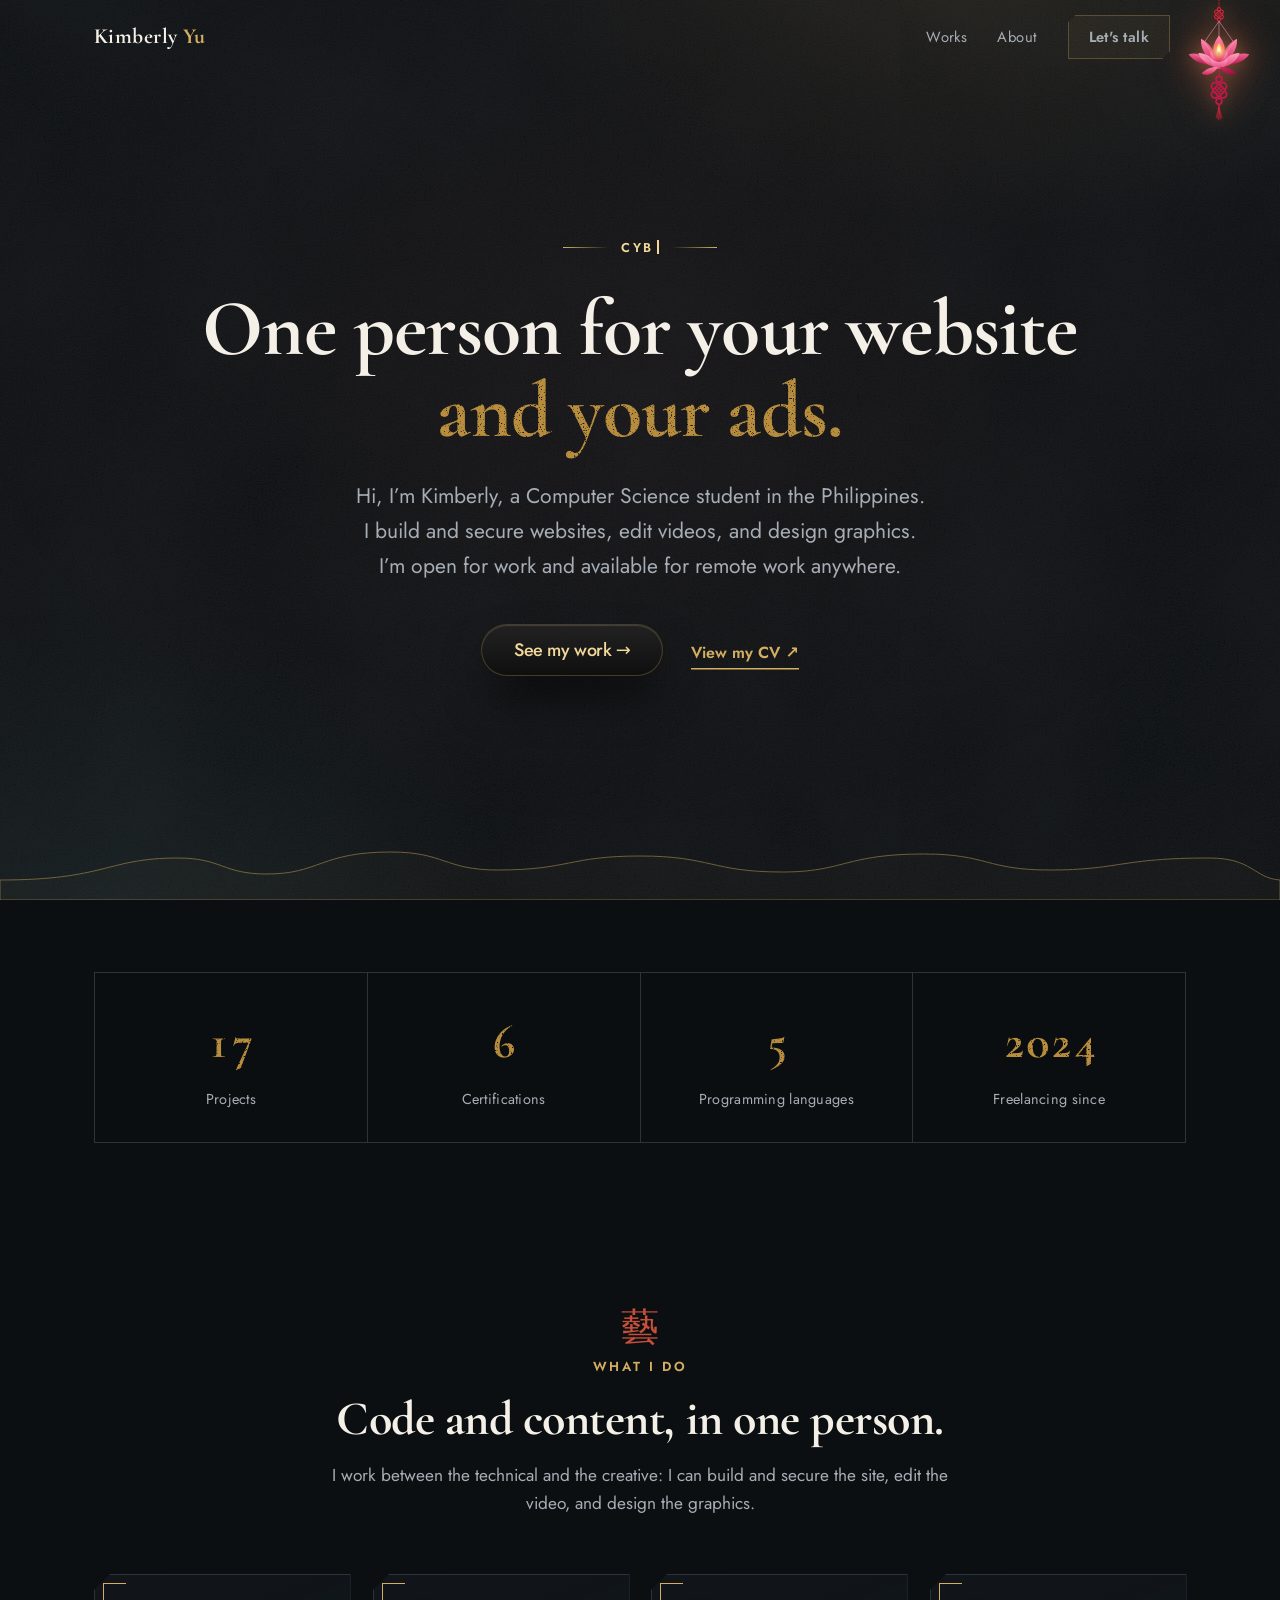
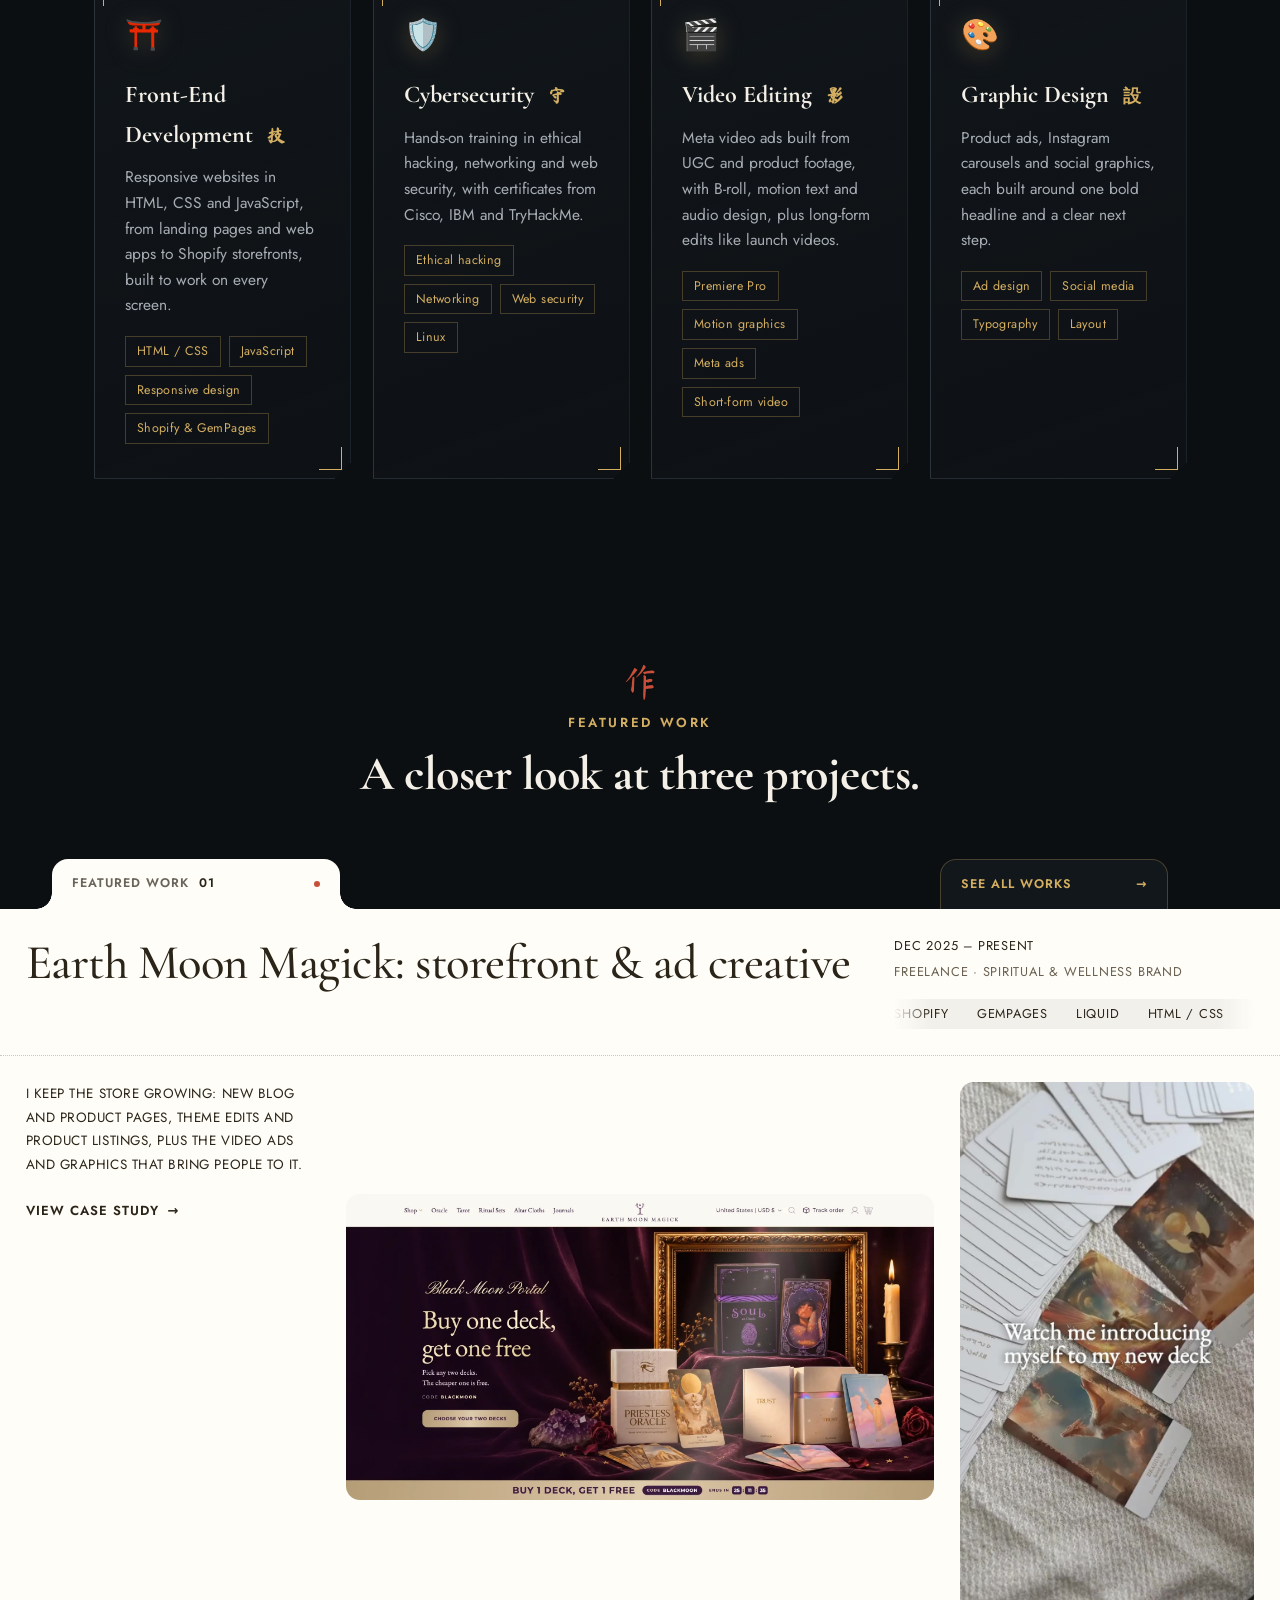
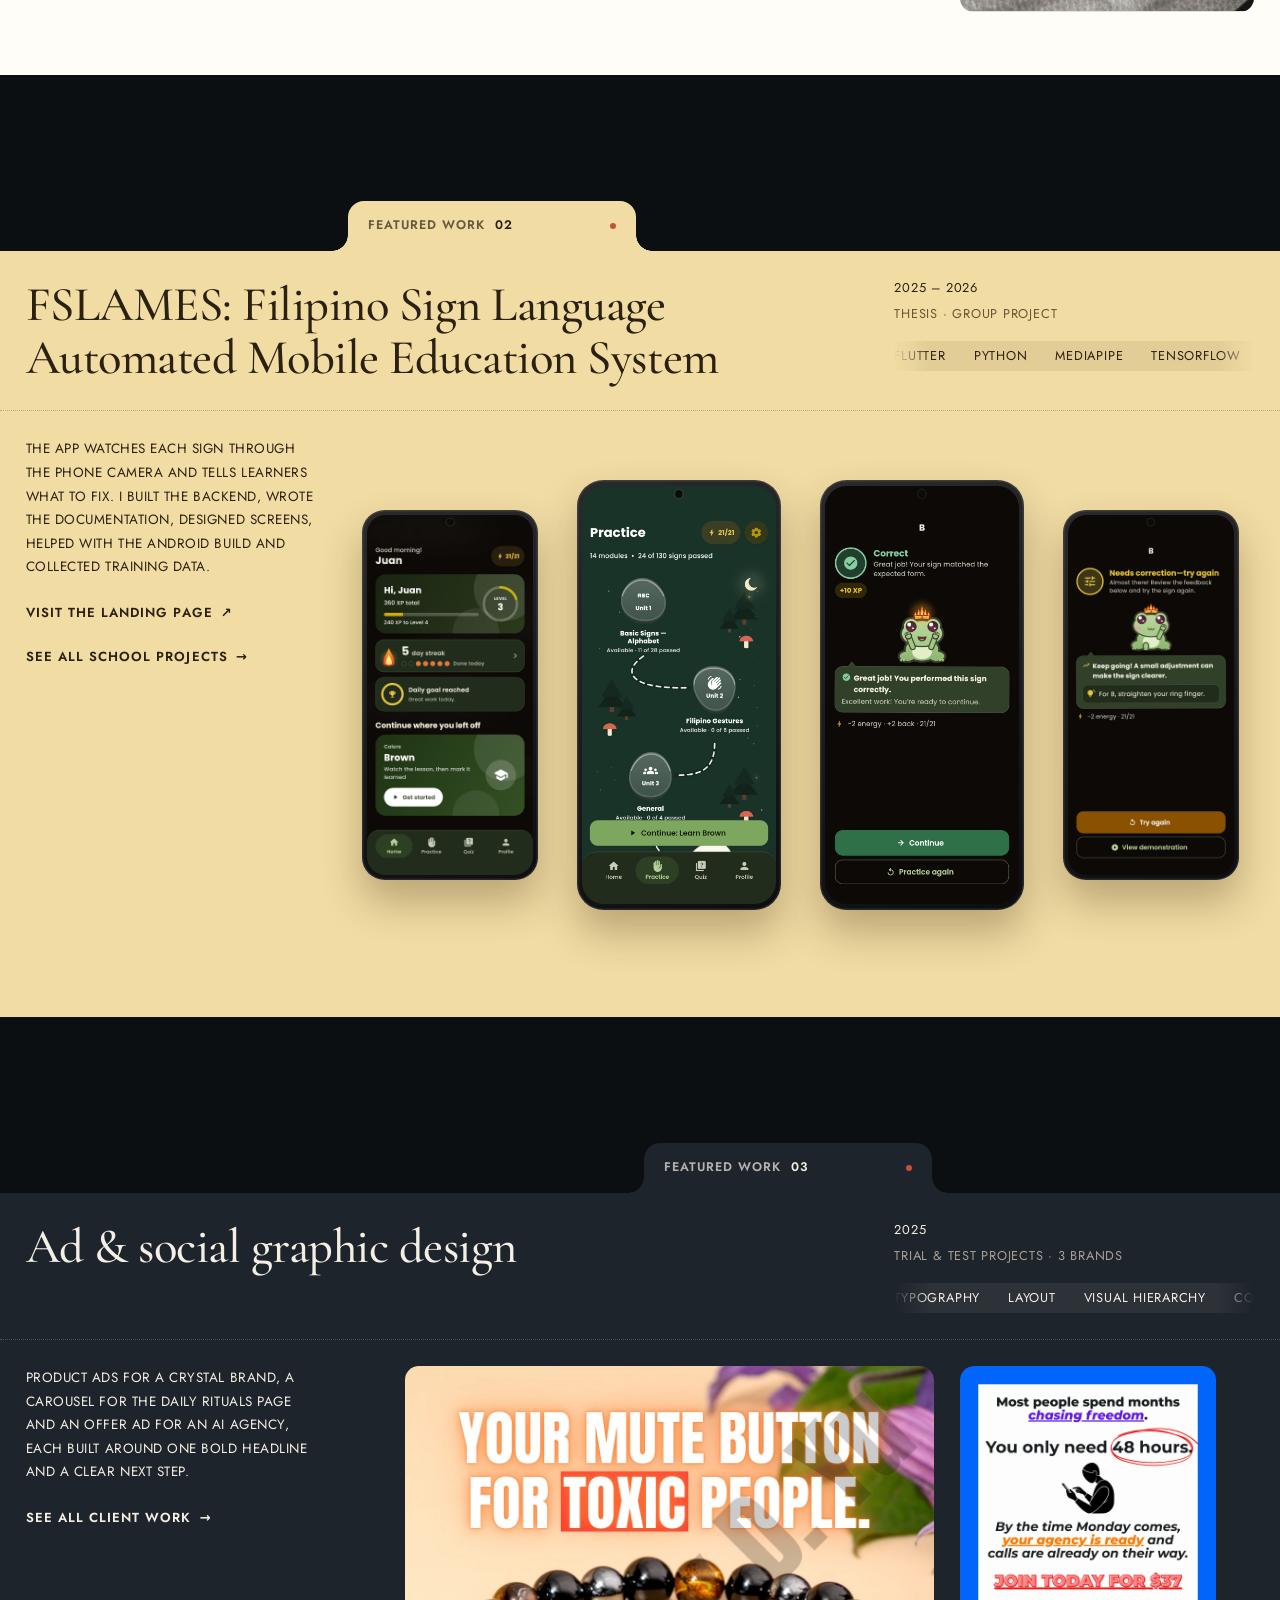
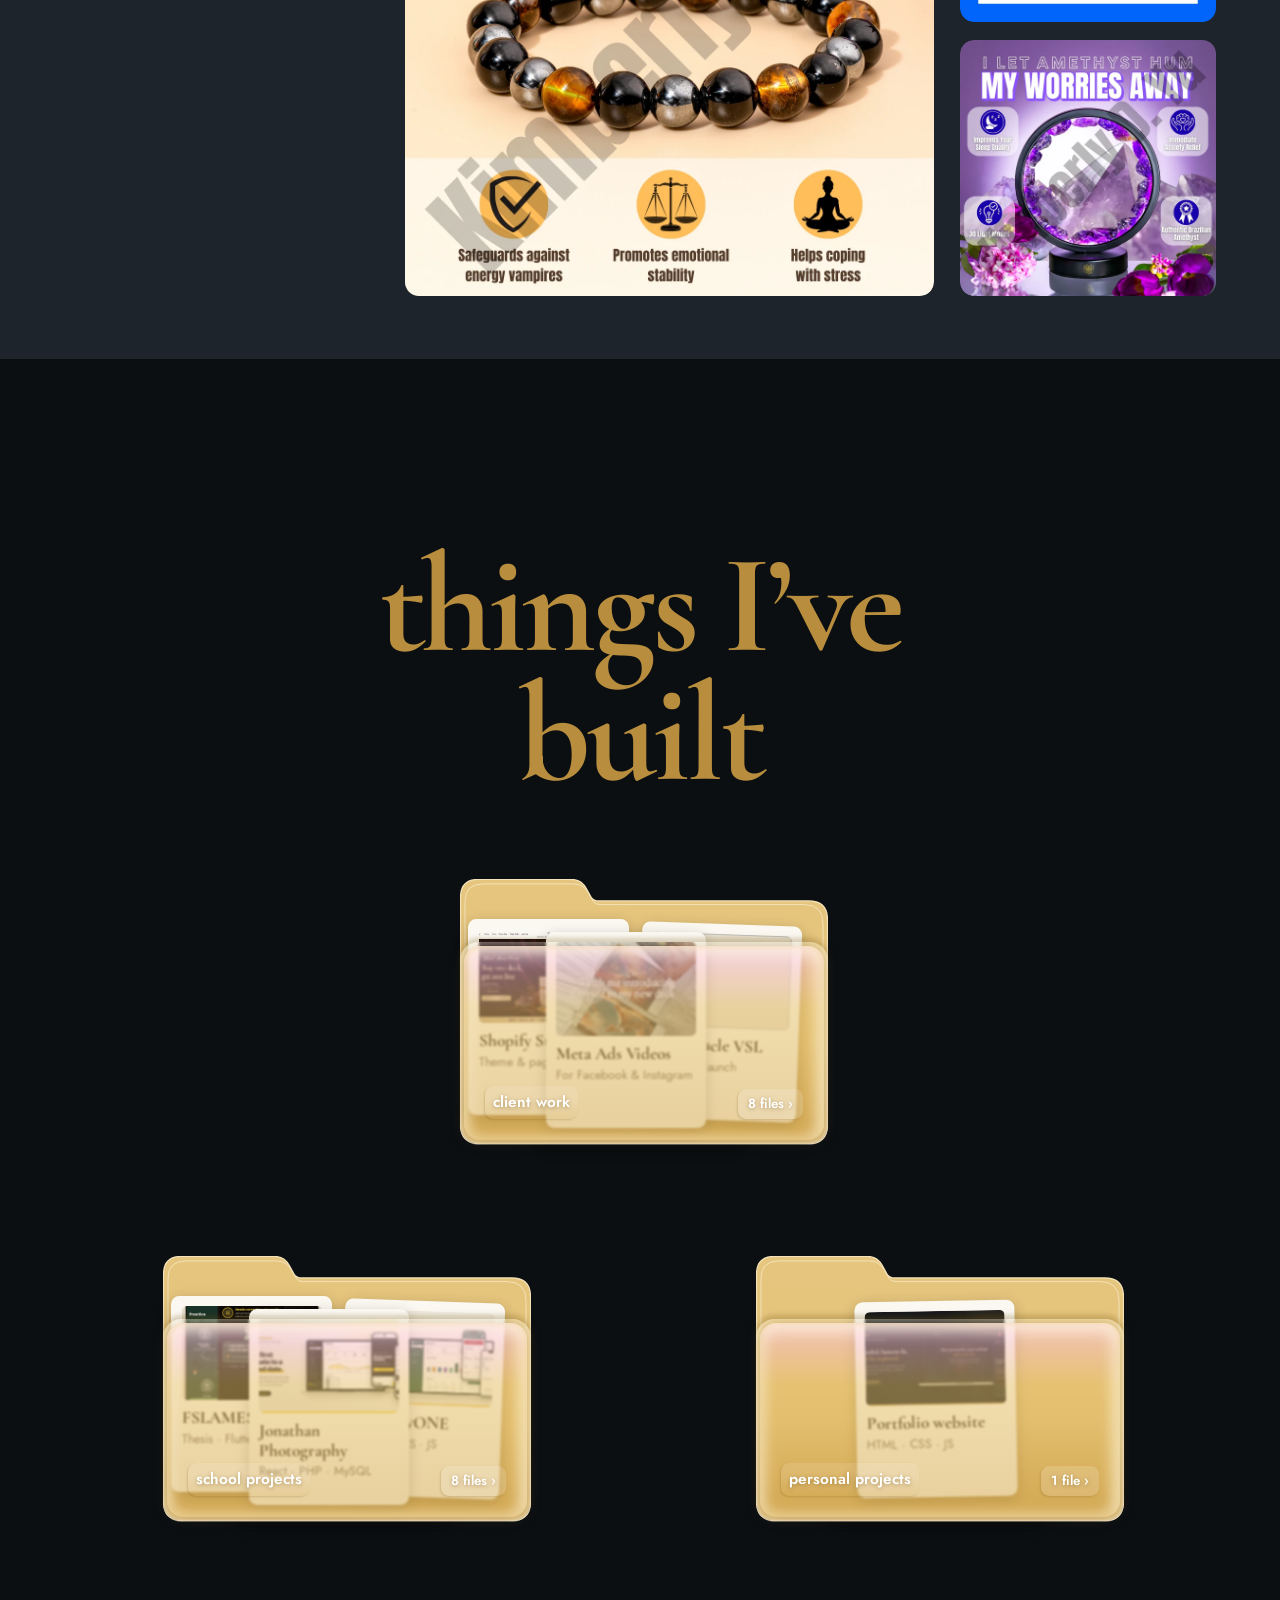
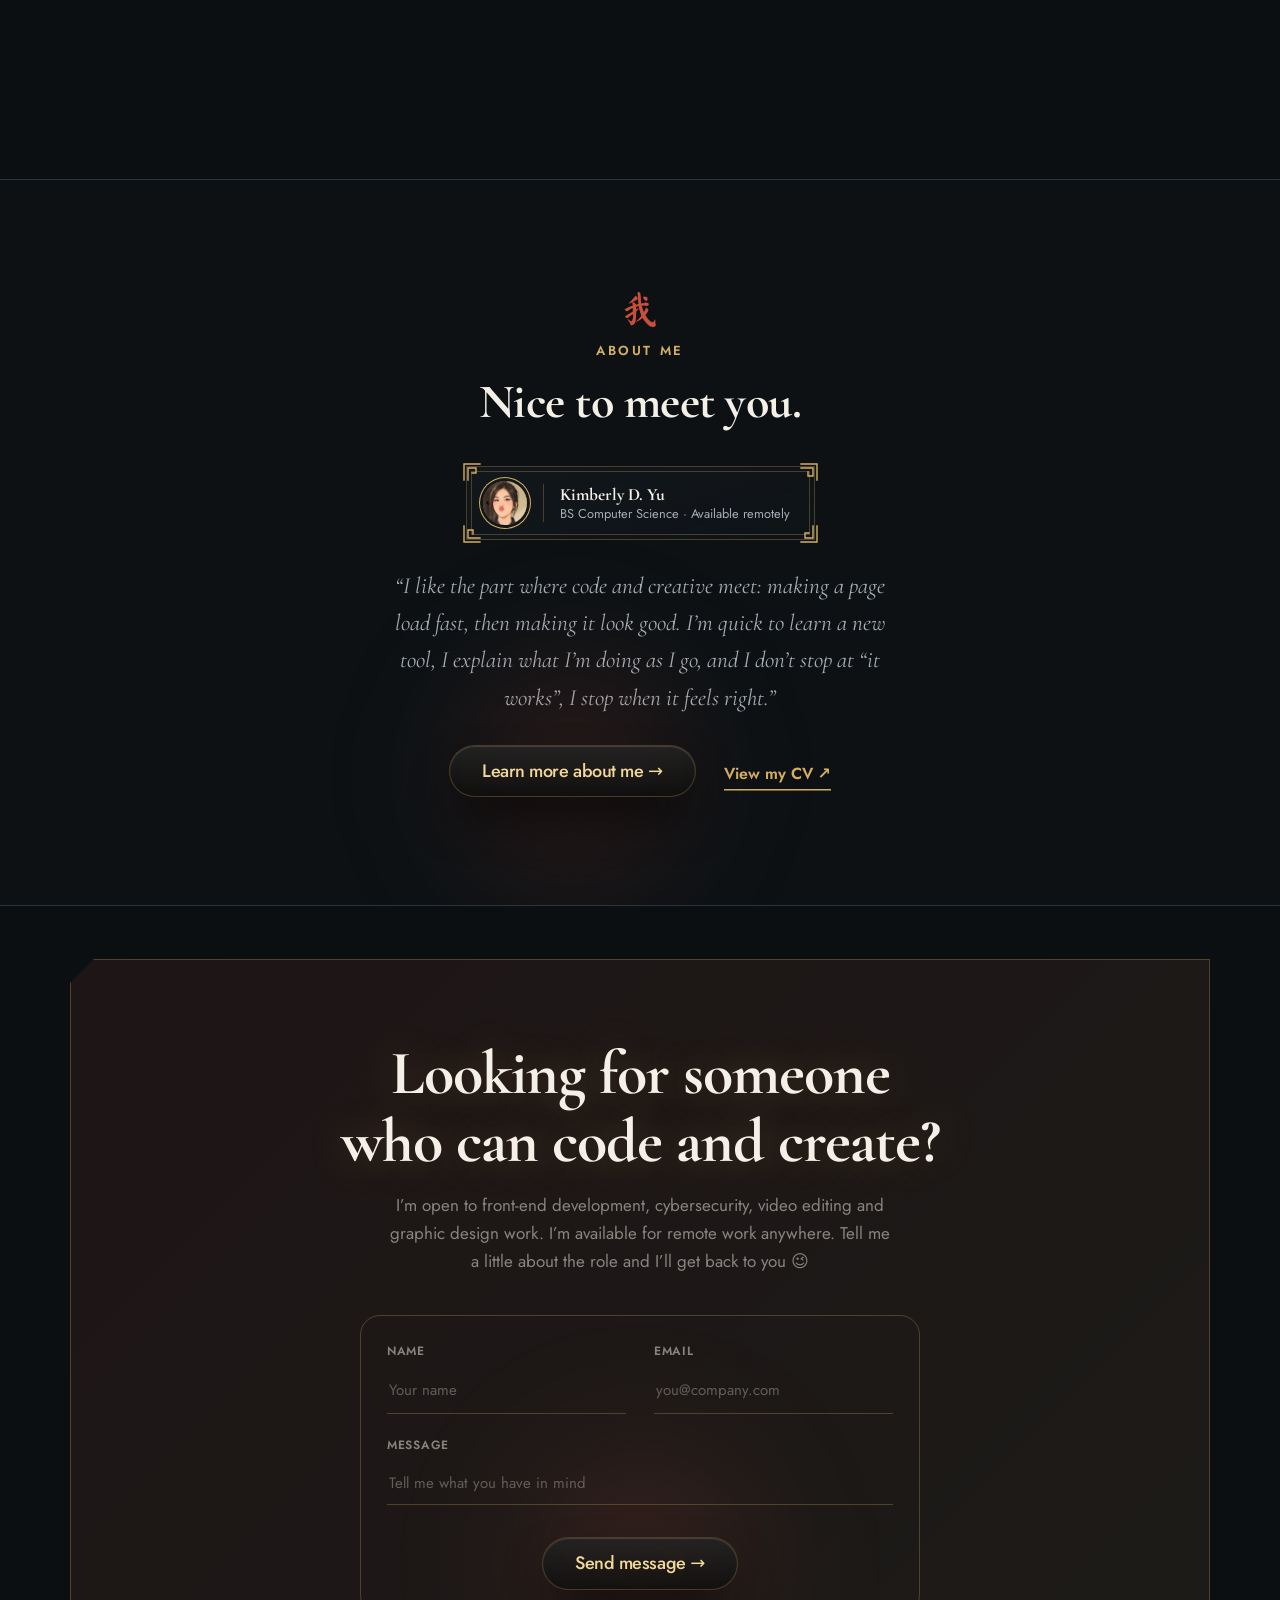
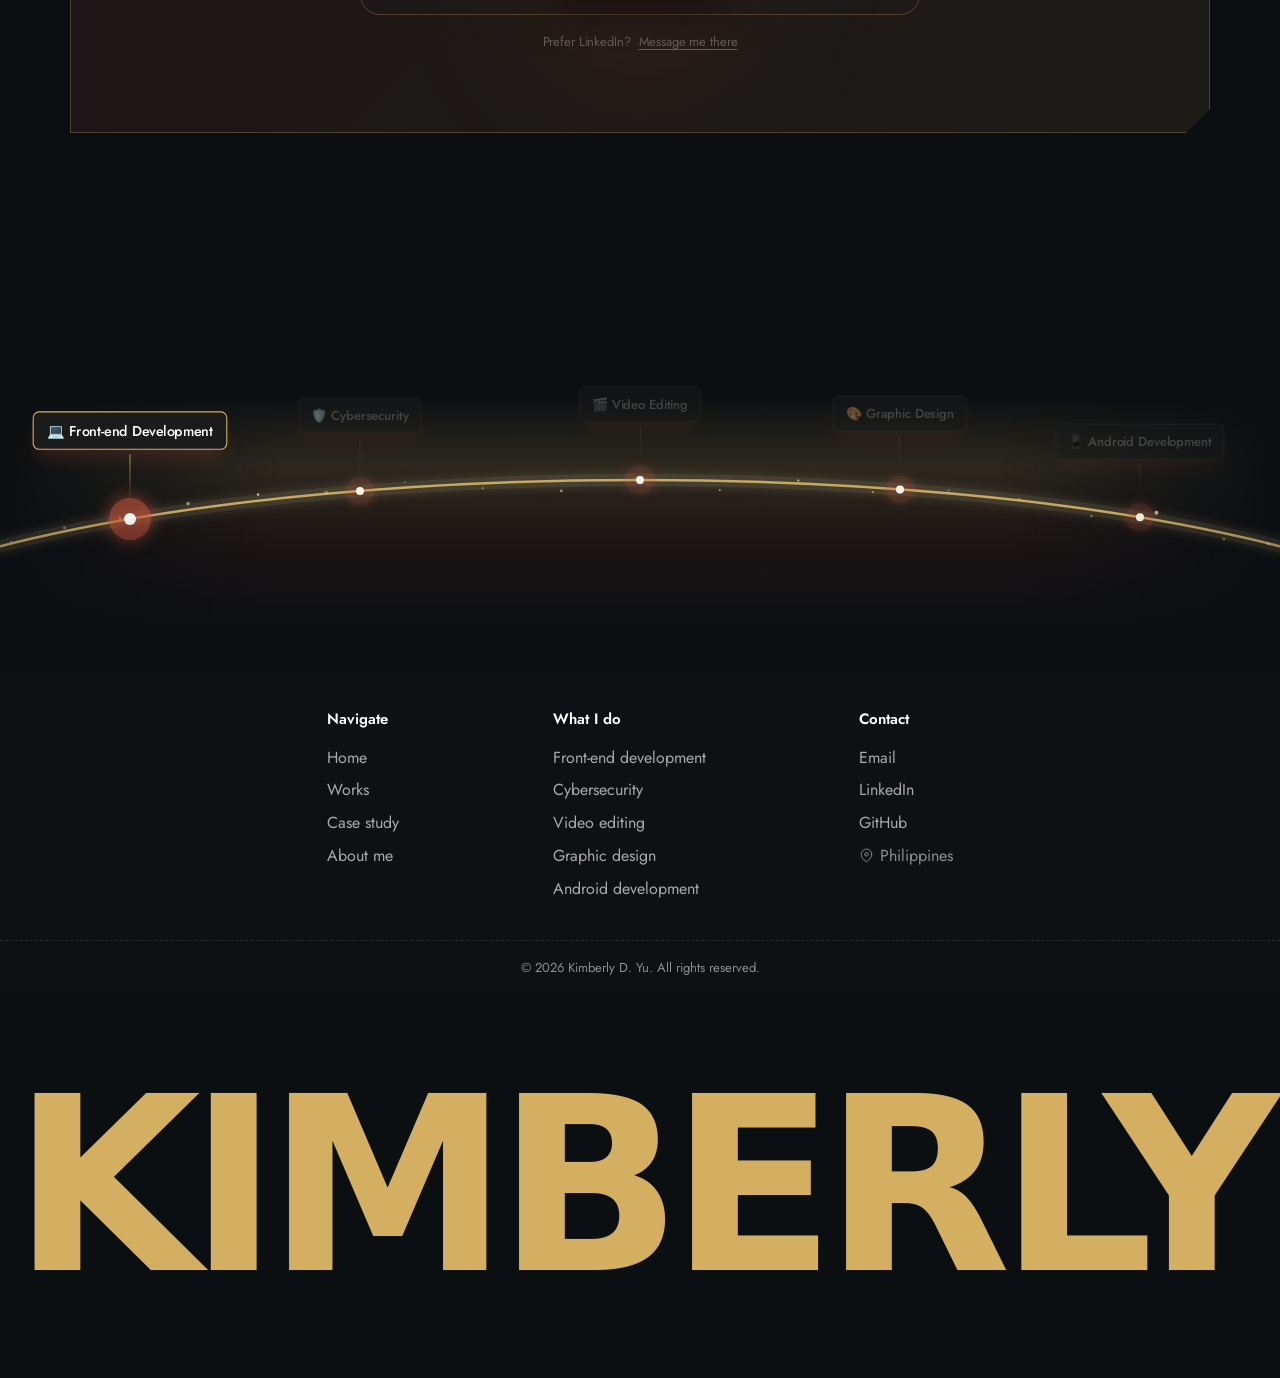
==== commit a6527a2a: "Portfolio project image follows the site theme (dark / light) Co-Authored-By: Claude Opus 5.5 <norep" ====
--- a/index.html
+++ b/index.html
@@ -21,12 +21,12 @@
   <!-- fonts load without holding up the first paint -->
   <link rel="preload" as="style" href="https://fonts.googleapis.com/css2?family=Cormorant+Garamond:ital,wght@0,500;0,600;0,700;1,500;1,600&family=Jost:wght@400;500;600;700&family=Ma+Shan+Zheng&display=swap" onload="this.onload=null;this.rel='stylesheet'" />
   <noscript><link rel="stylesheet" href="https://fonts.googleapis.com/css2?family=Cormorant+Garamond:ital,wght@0,500;0,600;0,700;1,500;1,600&family=Jost:wght@400;500;600;700&family=Ma+Shan+Zheng&display=swap" /></noscript>
-  <link rel="stylesheet" href="site-footer.css?v=20261121t" />
-  <link rel="stylesheet" href="site-motion.css?v=20261121t" />
-  <link rel="stylesheet" href="site-buttons.css?v=20261121t" />
-  <link rel="stylesheet" href="site-cursor.css?v=20261121t" />
-  <link rel="stylesheet" href="site-cta.css?v=20261121t" />
-  <link rel="stylesheet" href="site-showcase.css?v=20261121t" />
+  <link rel="stylesheet" href="site-footer.css?v=20261121u" />
+  <link rel="stylesheet" href="site-motion.css?v=20261121u" />
+  <link rel="stylesheet" href="site-buttons.css?v=20261121u" />
+  <link rel="stylesheet" href="site-cursor.css?v=20261121u" />
+  <link rel="stylesheet" href="site-cta.css?v=20261121u" />
+  <link rel="stylesheet" href="site-showcase.css?v=20261121u" />
   <style>
     /* ============ THEME TOKENS ============ */
     :root {
@@ -603,7 +603,7 @@
       <div class="pf-move">
         <div class="pf-back" aria-hidden="true"></div>
         <div class="pf-files n1">
-          <a class="pf-file" href="#projects" data-project="portfolio" aria-haspopup="dialog"><span class="pf-thumb"><img src="media/portfolio-site.jpg?v=4" alt="" loading="lazy"></span><strong>Portfolio website</strong><span class="pf-sub">HTML · CSS · JS</span></a>
+          <a class="pf-file" href="#projects" data-project="portfolio" aria-haspopup="dialog"><span class="pf-thumb"><img class="only-dark" src="media/portfolio-site.jpg?v=4" alt="" loading="lazy"><img class="only-light" src="media/portfolio-site-light.jpg?v=1" alt="" loading="lazy"></span><strong>Portfolio website</strong><span class="pf-sub">HTML · CSS · JS</span></a>
         </div>
         <div class="pf-front" aria-hidden="true"><span class="pf-glass"><span class="pf-label">personal projects</span><span class="pf-count">1 file ›</span></span></div>
       </div>
@@ -694,11 +694,11 @@
       <span><a href="index.html#contact">Contact</a> · <a href="https://linkedin.com/in/kimberly-d-yu">LinkedIn</a> · <a href="https://github.com/xiuhuazure">GitHub</a></span>
     </div></div>
   </footer>
-  <script src="site-footer.js?v=20261121t"></script>
-  <script src="site-motion.js?v=20261121t"></script>
-  <script src="site-buttons.js?v=20261121t"></script>
-  <script src="site-cta.js?v=20261121t"></script>
-  <script src="site-showcase.js?v=20261121t"></script>
+  <script src="site-footer.js?v=20261121u"></script>
+  <script src="site-motion.js?v=20261121u"></script>
+  <script src="site-buttons.js?v=20261121u"></script>
+  <script src="site-cta.js?v=20261121u"></script>
+  <script src="site-showcase.js?v=20261121u"></script>
 
   <script>
     // Mobile nav
--- a/site-showcase.css
+++ b/site-showcase.css
@@ -443,6 +443,7 @@
 }
 @media (prefers-reduced-motion: reduce) { .pd .pd-in { animation: none; } }
 .pf-thumb img.only-dark, .pf-thumb img.only-light { object-position: 50% 45%; } /* show the middle phone */
+.pf-file[data-project="portfolio"] .pf-thumb img { object-position: 50% 50%; }
 
 /* Featured work 03 (graphic design): show each square design whole, as large as its slot allows */
 .fw-p3 .fw-media { background: none; display: flex; align-items: center; justify-content: center; }
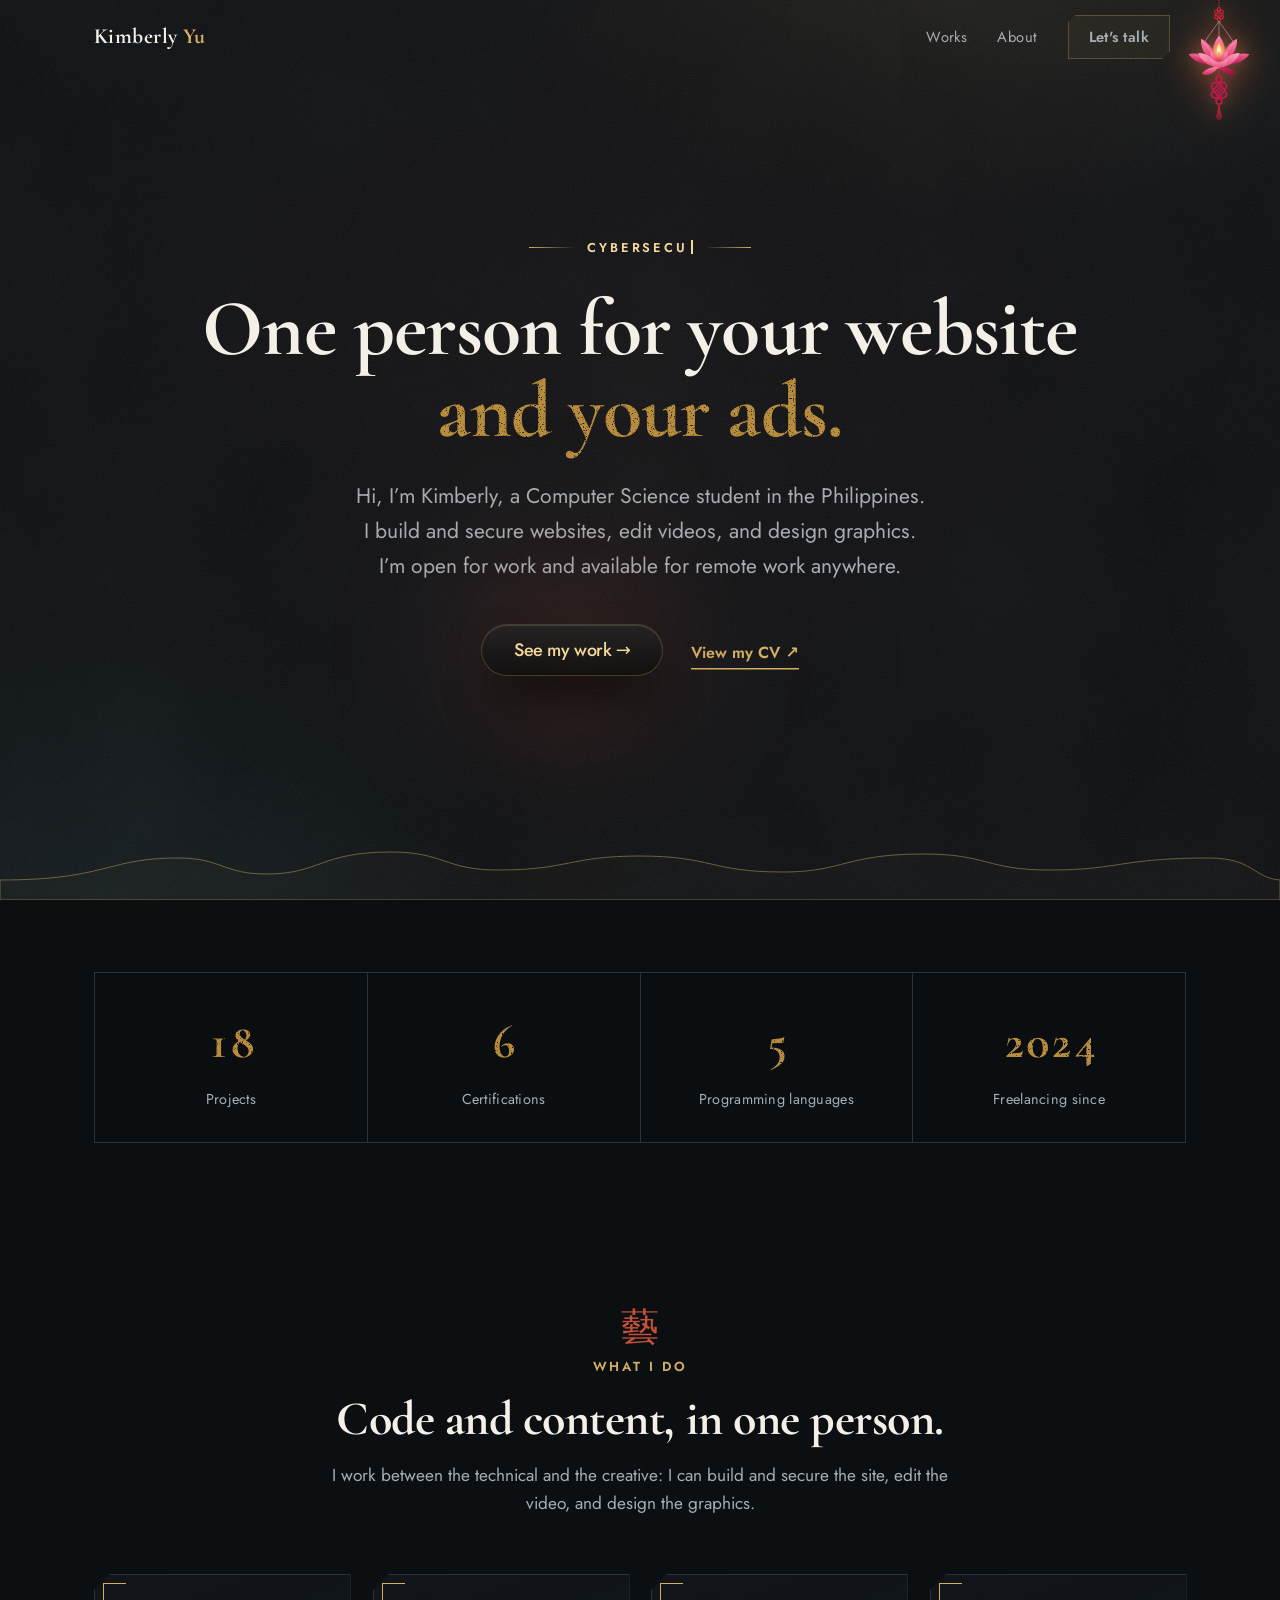
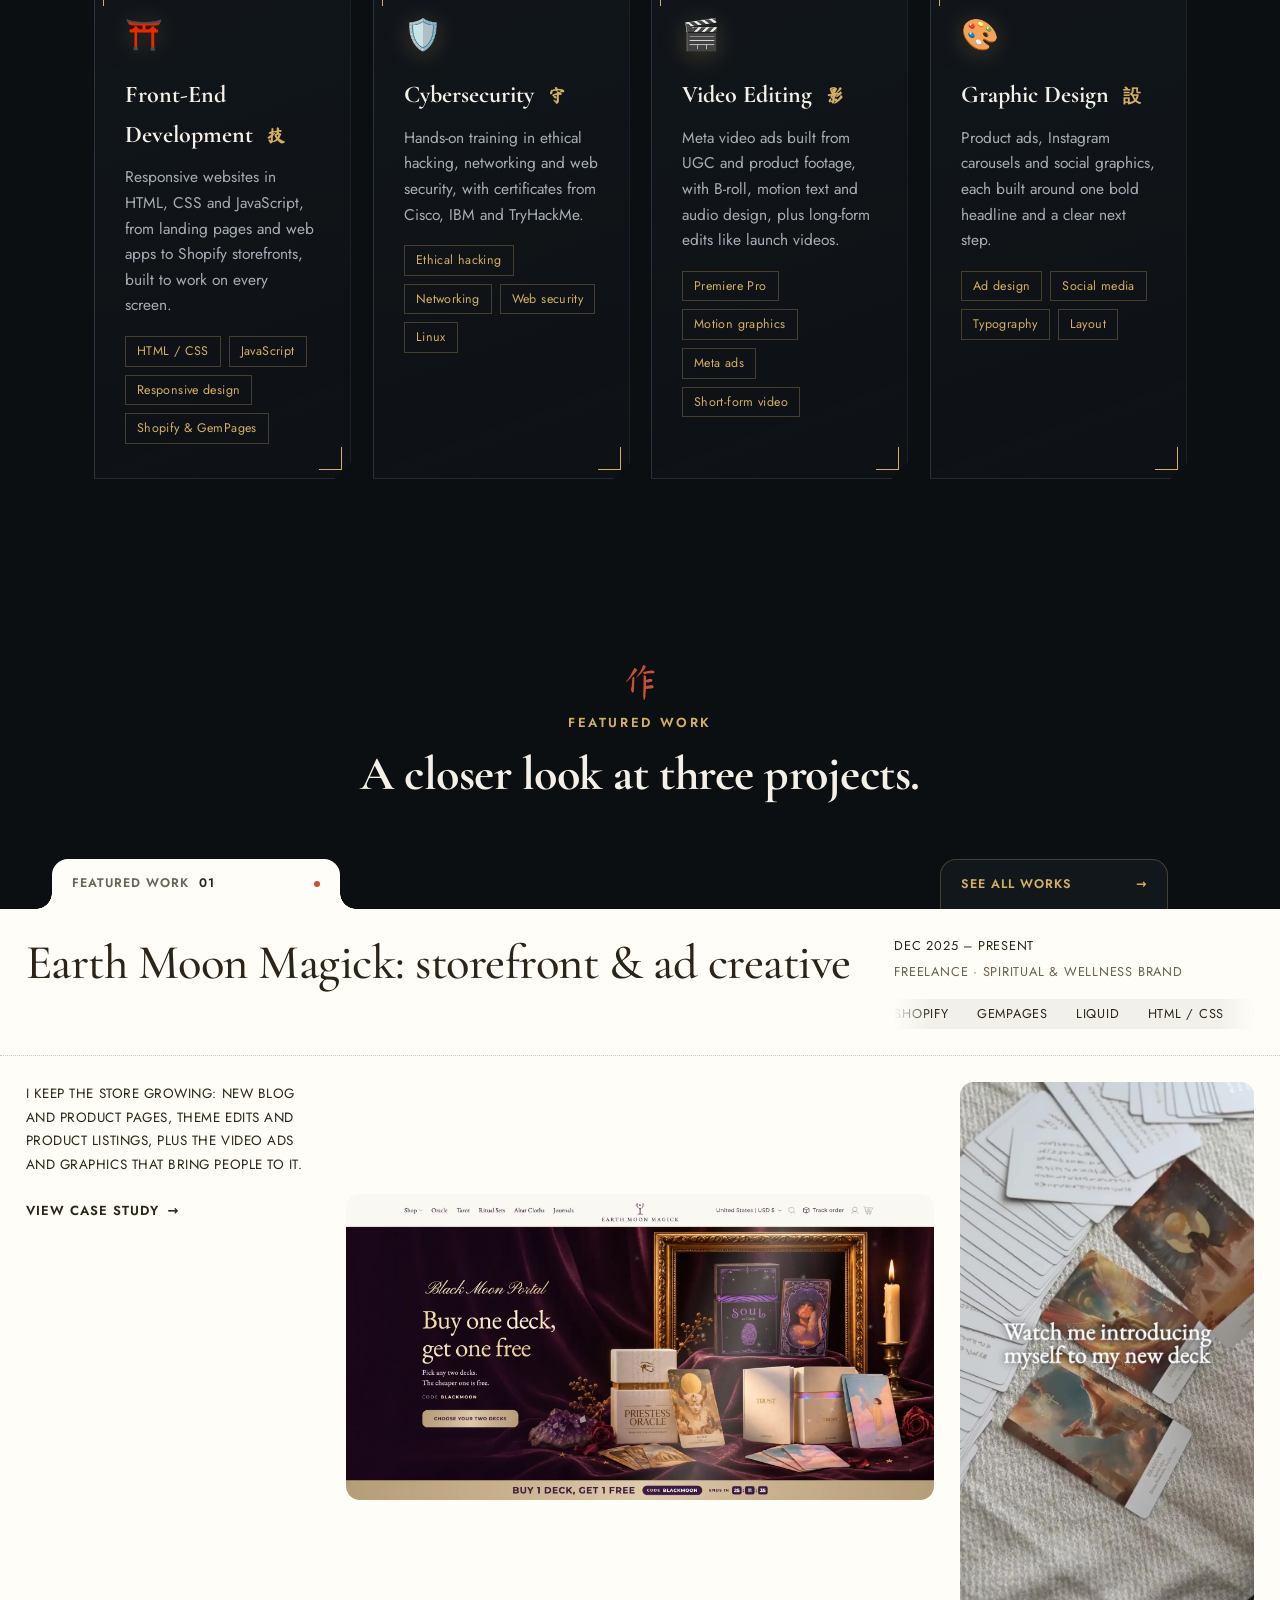
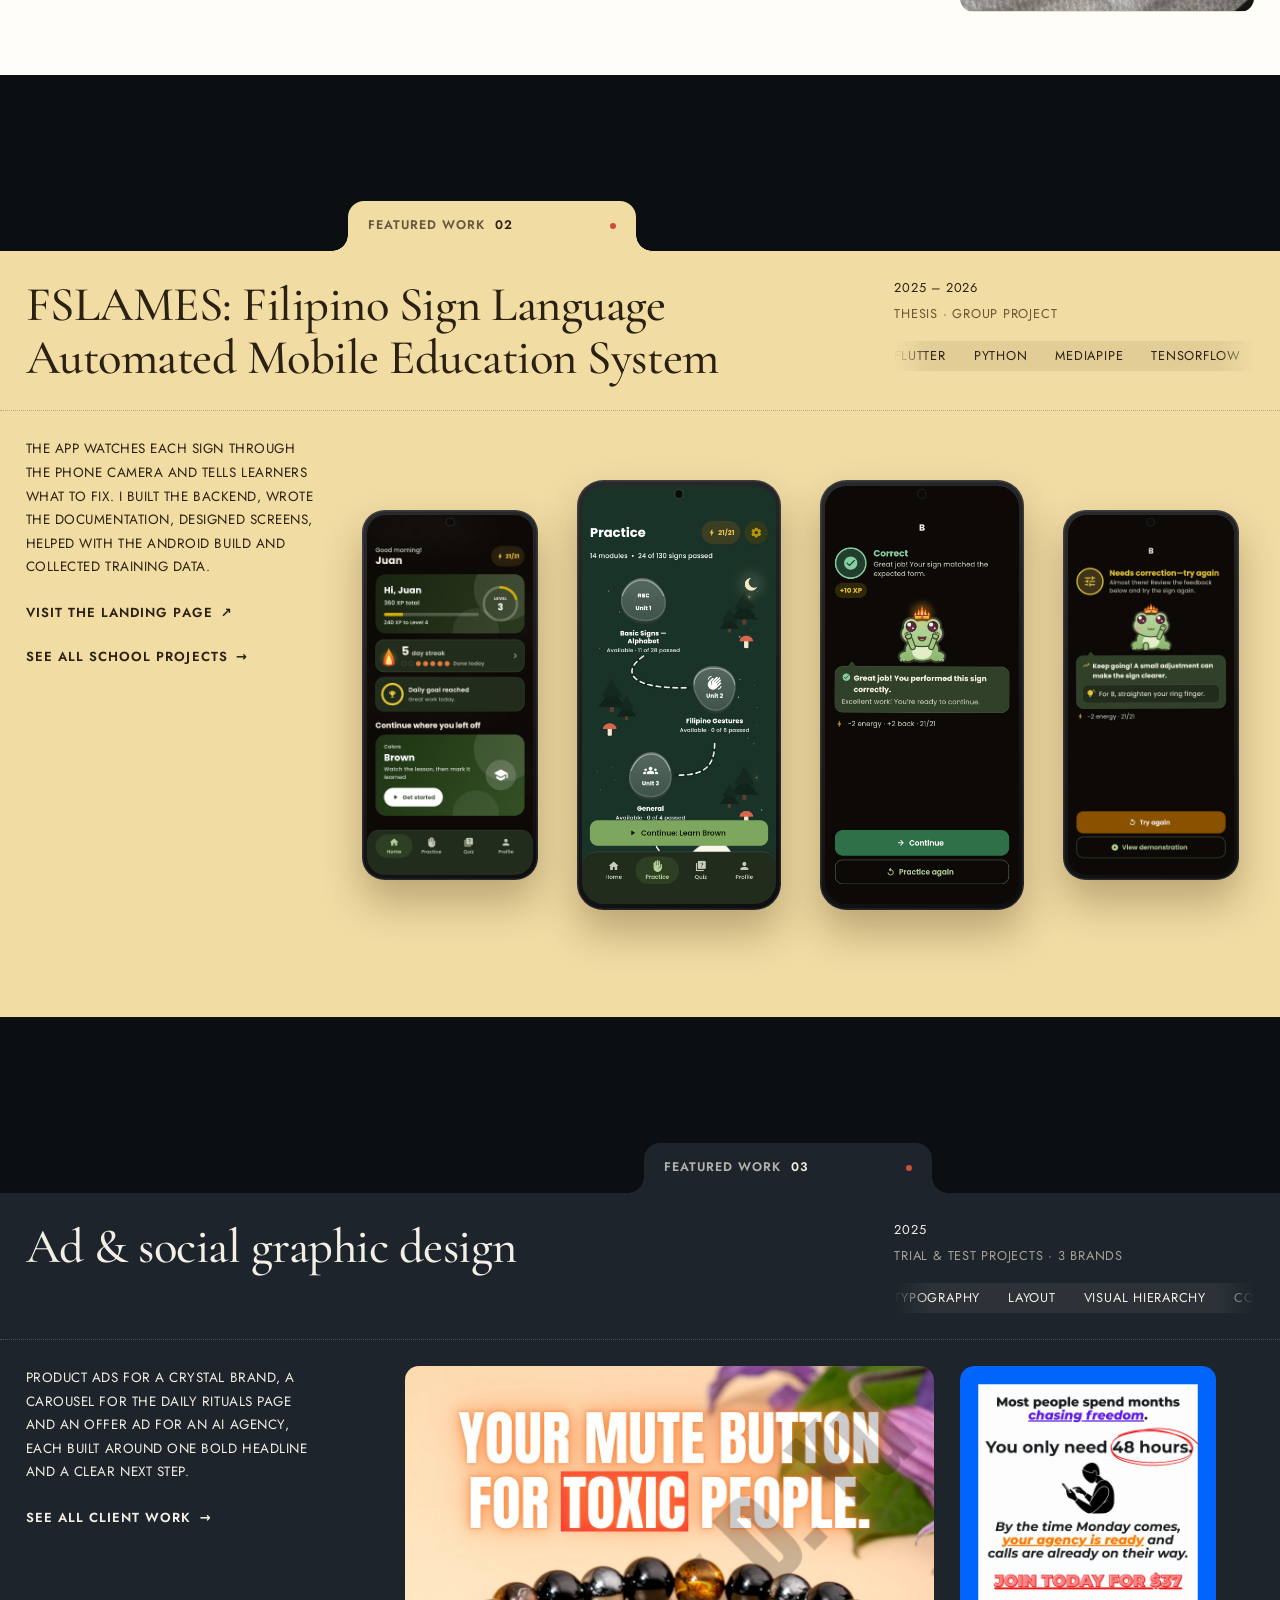
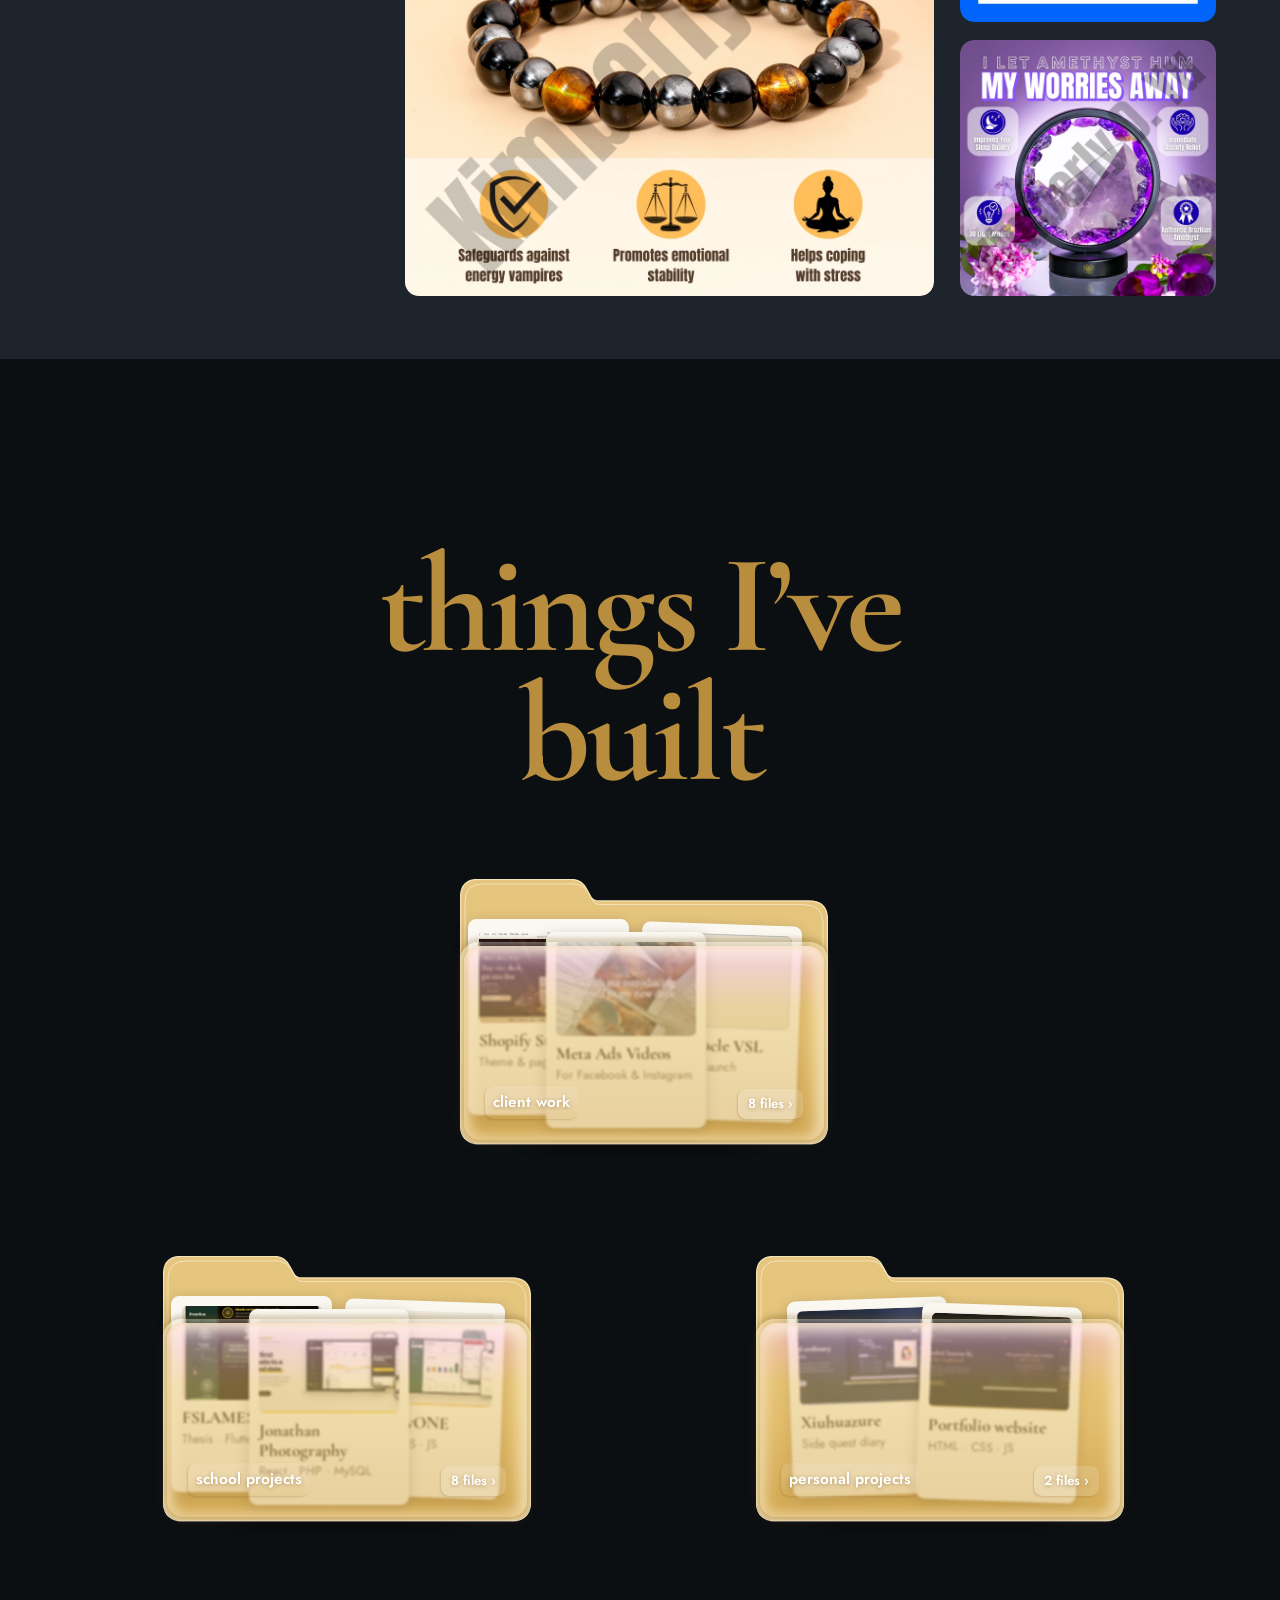
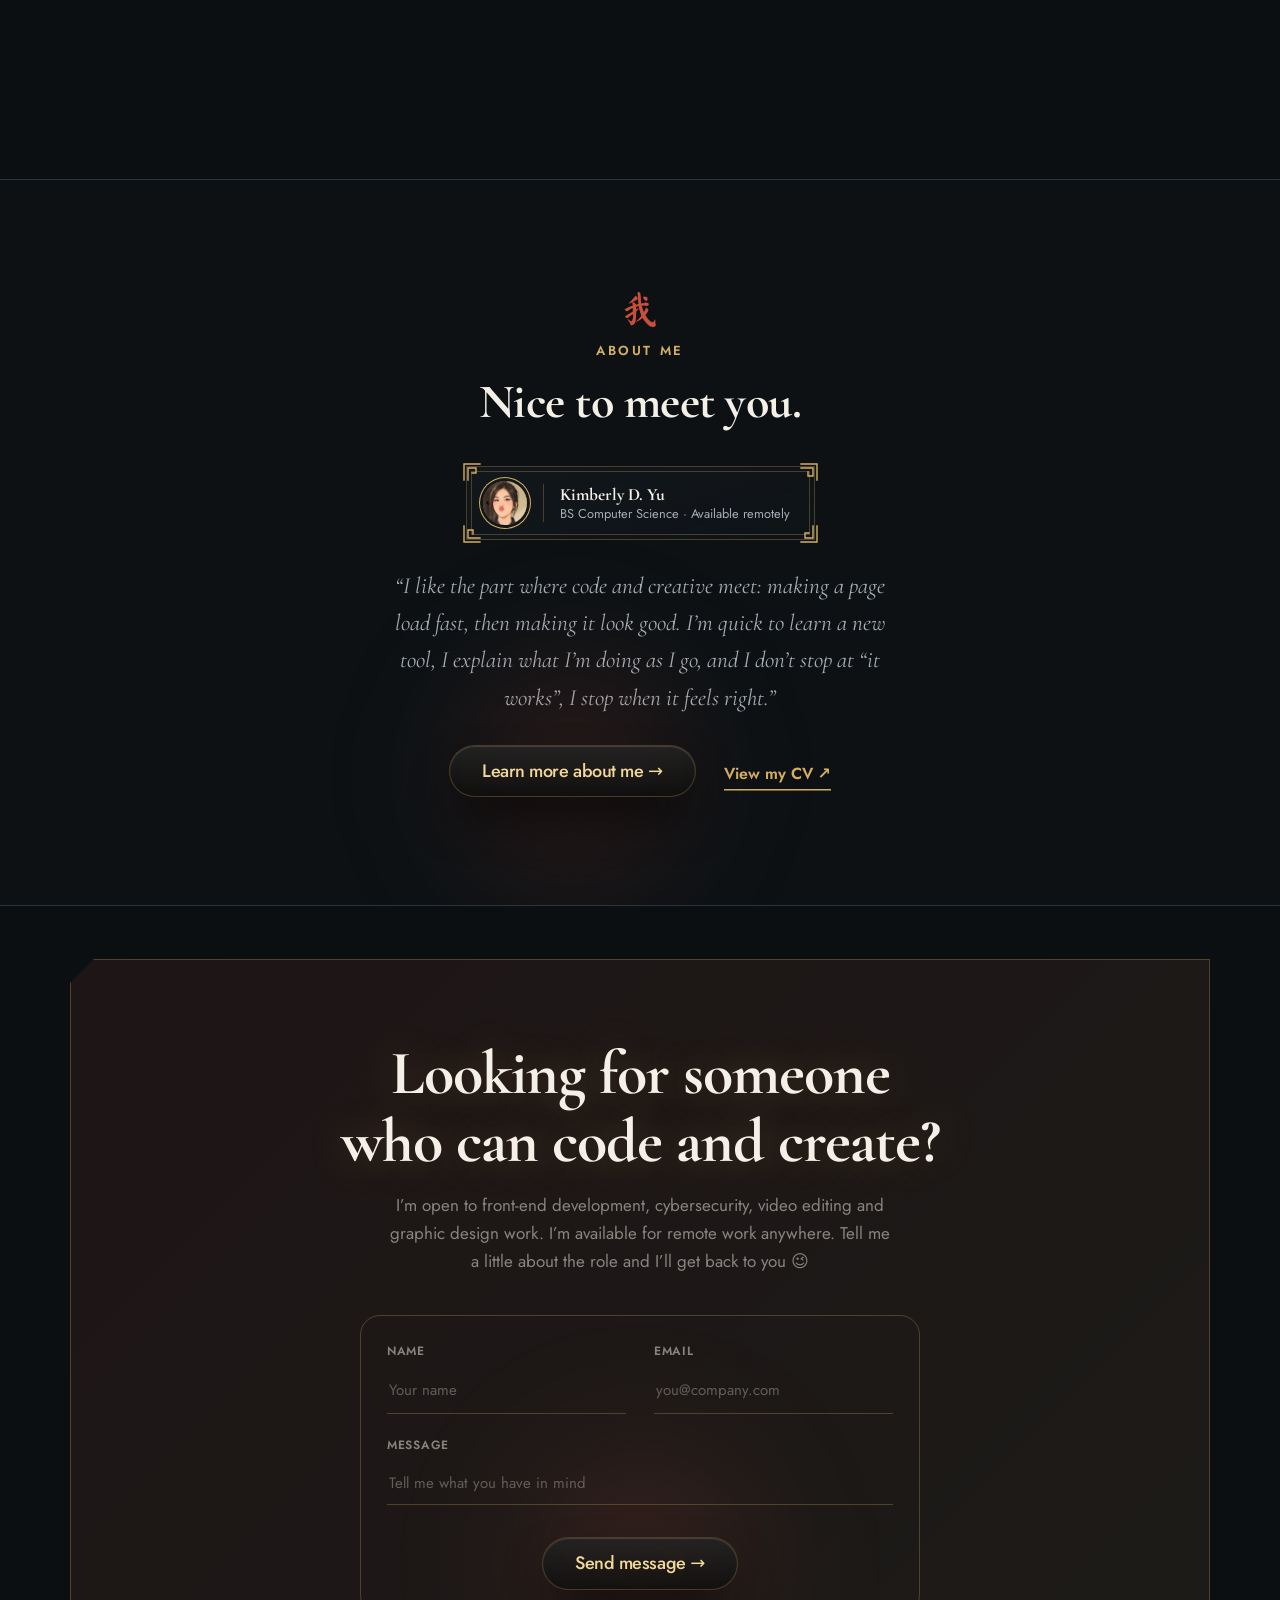
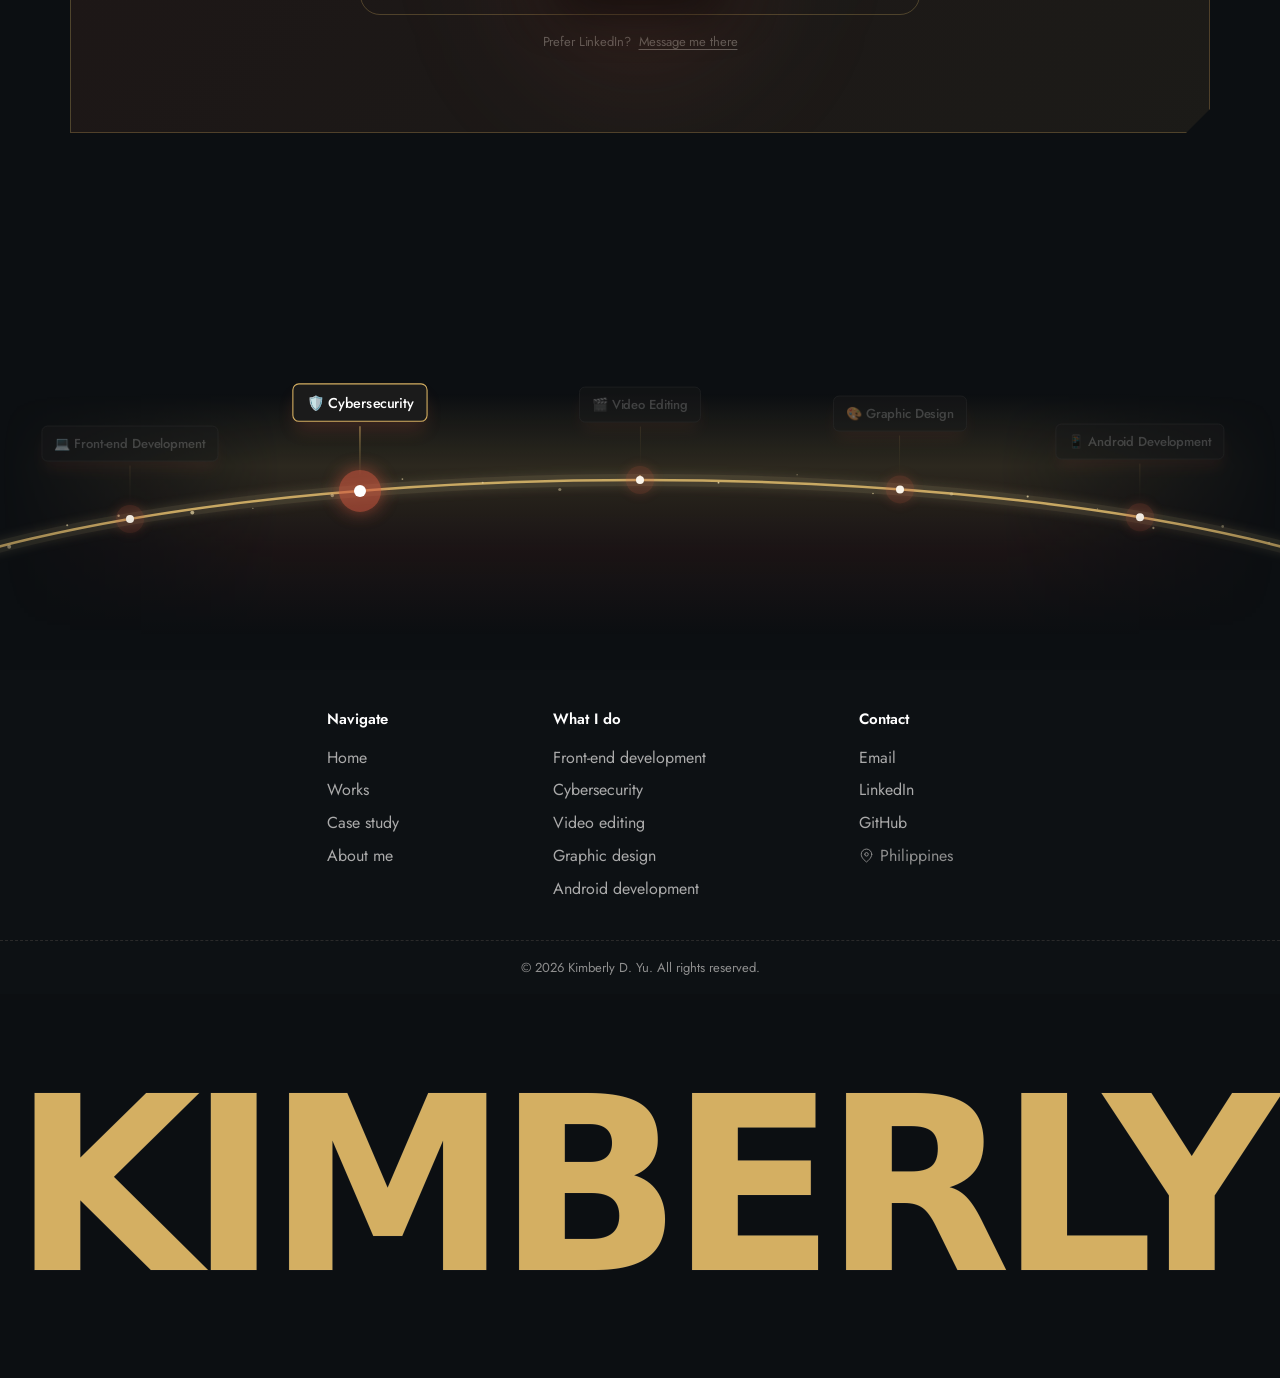
==== commit 0d4c8a84: "Personal projects: add Xiuhuazure side quest diary Co-Authored-By: Claude Opus 5.5 <noreply@anthropi" ====
--- a/index.html
+++ b/index.html
@@ -21,12 +21,12 @@
   <!-- fonts load without holding up the first paint -->
   <link rel="preload" as="style" href="https://fonts.googleapis.com/css2?family=Cormorant+Garamond:ital,wght@0,500;0,600;0,700;1,500;1,600&family=Jost:wght@400;500;600;700&family=Ma+Shan+Zheng&display=swap" onload="this.onload=null;this.rel='stylesheet'" />
   <noscript><link rel="stylesheet" href="https://fonts.googleapis.com/css2?family=Cormorant+Garamond:ital,wght@0,500;0,600;0,700;1,500;1,600&family=Jost:wght@400;500;600;700&family=Ma+Shan+Zheng&display=swap" /></noscript>
-  <link rel="stylesheet" href="site-footer.css?v=20261121u" />
-  <link rel="stylesheet" href="site-motion.css?v=20261121u" />
-  <link rel="stylesheet" href="site-buttons.css?v=20261121u" />
-  <link rel="stylesheet" href="site-cursor.css?v=20261121u" />
-  <link rel="stylesheet" href="site-cta.css?v=20261121u" />
-  <link rel="stylesheet" href="site-showcase.css?v=20261121u" />
+  <link rel="stylesheet" href="site-footer.css?v=20261124a" />
+  <link rel="stylesheet" href="site-motion.css?v=20261124a" />
+  <link rel="stylesheet" href="site-buttons.css?v=20261124a" />
+  <link rel="stylesheet" href="site-cursor.css?v=20261124a" />
+  <link rel="stylesheet" href="site-cta.css?v=20261124a" />
+  <link rel="stylesheet" href="site-showcase.css?v=20261124a" />
   <style>
     /* ============ THEME TOKENS ============ */
     :root {
@@ -439,7 +439,7 @@
   <!-- ===== Stats ===== -->
   <div class="wrap">
     <div class="stats">
-      <div class="stat"><div class="num"><span class="grad" data-count="17">17</span></div><div class="lbl">Projects</div></div>
+      <div class="stat"><div class="num"><span class="grad" data-count="18">18</span></div><div class="lbl">Projects</div></div>
       <div class="stat"><div class="num"><span class="grad" data-count="6">6</span></div><div class="lbl">Certifications</div></div>
       <div class="stat"><div class="num"><span class="grad" data-count="5">5</span></div><div class="lbl">Programming languages</div></div>
       <div class="stat"><div class="num"><span class="grad" data-count="2024" data-from="2015">2024</span></div><div class="lbl">Freelancing since</div></div>
@@ -599,13 +599,14 @@
         <div class="pf-front" aria-hidden="true"><span class="pf-glass"><span class="pf-label">school projects</span><span class="pf-count">8 files ›</span></span></div>
       </div>
     </div>
-    <div class="pf-folder is-right" data-folder="personal" data-tilt="8" style="--tilt: 8" role="group" aria-label="Personal projects, 1 project">
+    <div class="pf-folder is-right" data-folder="personal" data-tilt="8" style="--tilt: 8" role="group" aria-label="Personal projects, 2 projects">
       <div class="pf-move">
         <div class="pf-back" aria-hidden="true"></div>
-        <div class="pf-files n1">
+        <div class="pf-files n2">
+          <a class="pf-file" href="#projects" data-project="xiuhuazure" aria-haspopup="dialog"><span class="pf-thumb"><img src="media/xiuhuazure-site.jpg" alt="" loading="lazy" style="object-position: 68% 50%"></span><strong>Xiuhuazure</strong><span class="pf-sub">Side quest diary</span></a>
           <a class="pf-file" href="#projects" data-project="portfolio" aria-haspopup="dialog"><span class="pf-thumb"><img class="only-dark" src="media/portfolio-site.jpg?v=4" alt="" loading="lazy"><img class="only-light" src="media/portfolio-site-light.jpg?v=1" alt="" loading="lazy"></span><strong>Portfolio website</strong><span class="pf-sub">HTML · CSS · JS</span></a>
         </div>
-        <div class="pf-front" aria-hidden="true"><span class="pf-glass"><span class="pf-label">personal projects</span><span class="pf-count">1 file ›</span></span></div>
+        <div class="pf-front" aria-hidden="true"><span class="pf-glass"><span class="pf-label">personal projects</span><span class="pf-count">2 files ›</span></span></div>
       </div>
     </div>
     </div>
@@ -694,11 +695,11 @@
       <span><a href="index.html#contact">Contact</a> · <a href="https://linkedin.com/in/kimberly-d-yu">LinkedIn</a> · <a href="https://github.com/xiuhuazure">GitHub</a></span>
     </div></div>
   </footer>
-  <script src="site-footer.js?v=20261121u"></script>
-  <script src="site-motion.js?v=20261121u"></script>
-  <script src="site-buttons.js?v=20261121u"></script>
-  <script src="site-cta.js?v=20261121u"></script>
-  <script src="site-showcase.js?v=20261121u"></script>
+  <script src="site-footer.js?v=20261124a"></script>
+  <script src="site-motion.js?v=20261124a"></script>
+  <script src="site-buttons.js?v=20261124a"></script>
+  <script src="site-cta.js?v=20261124a"></script>
+  <script src="site-showcase.js?v=20261124a"></script>
 
   <script>
     // Mobile nav
